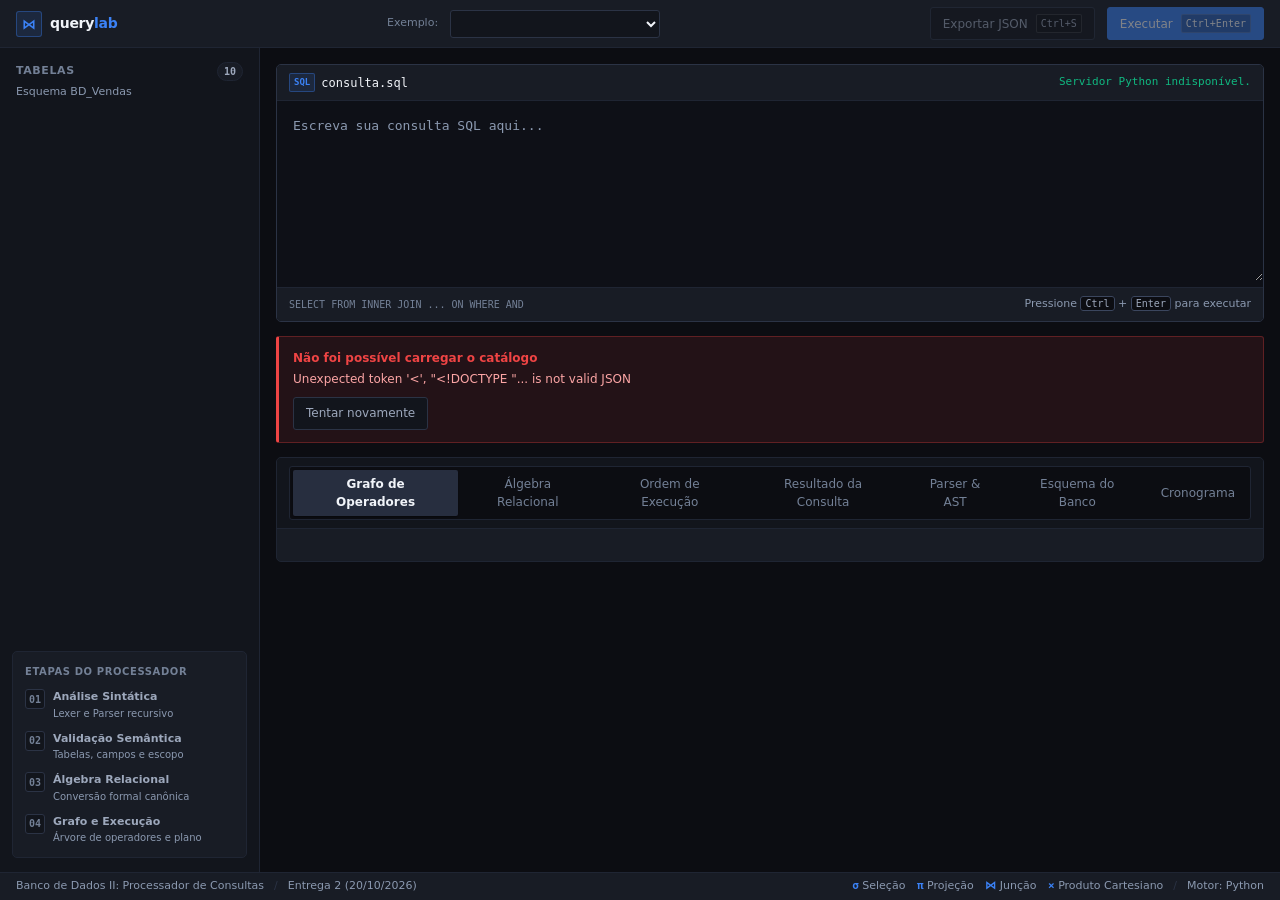
==== index.html @ 0dc17baa "feat: implementar conversao para algebra relacional, grafo de operadores e plano de execucao (entreg" ====
<!doctype html>
<html lang="pt-BR">
<head>
  <meta charset="UTF-8">
  <meta name="viewport" content="width=device-width, initial-scale=1">
  <meta name="theme-color" content="#090a0f">
  <meta name="color-scheme" content="dark">
  <title>QueryLab - Processador de Consultas SQL</title>
  <link rel="icon" href="data:image/svg+xml,<svg xmlns='http://www.w3.org/2000/svg' viewBox='0 0 100 100'><rect width='100' height='100' rx='20' fill='%23131722'/><text x='50%' y='55%' dominant-baseline='central' text-anchor='middle' font-family='monospace' font-size='56' font-weight='bold' fill='%233b82f6'>⋈</text></svg>">
  <link rel="stylesheet" href="/styles.css">
  <script type="module" src="/app.js"></script>
</head>
<body class="workbench-body">

  <!-- Barra Superior de Ferramentas (48px) -->
  <header class="topbar">
    <div class="topbar-left">
      <a class="brand" href="/" aria-label="QueryLab, processador de consultas SQL">
        <span class="brand-glyph" aria-hidden="true">⋈</span>
        <span class="brand-title">query<em>lab</em></span>
      </a>
    </div>

    <div class="topbar-center">
      <label for="example" class="example-selector-label">Exemplo:</label>
      <select id="example" class="example-select" aria-label="Carregar exemplo de consulta SQL"></select>
    </div>

    <div class="topbar-right">
      <button id="export" class="btn btn-ghost" disabled title="Exportar resultado estruturado em JSON (Ctrl+S)">
        <span>Exportar JSON</span>
        <kbd class="key-hint">Ctrl+S</kbd>
      </button>
      <button id="run" class="btn btn-action" title="Executar análise sintática e semântica (Ctrl+Enter)">
        <span>Executar</span>
        <kbd class="key-hint">Ctrl+Enter</kbd>
      </button>
    </div>
  </header>

  <!-- Layout da IDE -->
  <div class="ide-container">

    <!-- Painel Lateral: Catálogo BD_Vendas -->
    <aside class="sidebar" aria-label="Catálogo do banco de dados">
      <div class="sidebar-head">
        <div class="sidebar-heading-row">
          <span class="sidebar-heading">Tabelas</span>
          <span class="catalog-counter" id="catalog-count">10</span>
        </div>
        <p class="sidebar-subtext">Esquema BD_Vendas</p>
      </div>

      <nav id="table-nav" class="table-list" aria-label="Tabelas do catálogo BD_Vendas"></nav>

      <!-- Cartão de Estágios do Processador -->
      <div class="pipeline-card">
        <div class="pipeline-title">Etapas do Processador</div>
        <ol id="pipeline" class="pipeline-steps">
          <li class="step-item" data-step="1">
            <span class="step-num">01</span>
            <div class="step-info">
              <strong>Análise Sintática</strong>
              <span>Lexer e Parser recursivo</span>
            </div>
          </li>
          <li class="step-item" data-step="2">
            <span class="step-num">02</span>
            <div class="step-info">
              <strong>Validação Semântica</strong>
              <span>Tabelas, campos e escopo</span>
            </div>
          </li>
          <li class="step-item" data-step="3">
            <span class="step-num">03</span>
            <div class="step-info">
              <strong>Álgebra Relacional</strong>
              <span>Conversão formal canônica</span>
            </div>
          </li>
          <li class="step-item" data-step="4">
            <span class="step-num">04</span>
            <div class="step-info">
              <strong>Grafo e Execução</strong>
              <span>Árvore de operadores e plano</span>
            </div>
          </li>
        </ol>
      </div>
    </aside>

    <!-- Área de Edição e Inspeção -->
    <main class="workbench-main">

      <!-- Editor SQL -->
      <section class="editor-panel" aria-label="Editor de consulta SQL">
        <div class="editor-header">
          <div class="file-tag">
            <span class="file-icon">SQL</span>
            <span class="file-name">consulta.sql</span>
          </div>
          <div id="status" class="status-line" role="status" aria-live="polite"></div>
        </div>

        <div class="editor-body">
          <label class="sr-only" for="sql">Consulta SQL</label>
          <textarea id="sql" spellcheck="false" aria-describedby="sql-help" placeholder="Escreva sua consulta SQL aqui..."></textarea>
        </div>

        <div class="editor-footer">
          <div id="sql-help" class="syntax-capsules">
            <span class="syntax-capsule">SELECT</span>
            <span class="syntax-capsule">FROM</span>
            <span class="syntax-capsule">INNER JOIN ... ON</span>
            <span class="syntax-capsule">WHERE</span>
            <span class="syntax-capsule">AND</span>
          </div>
          <div class="editor-hints">
            <span>Pressione <kbd>Ctrl</kbd> + <kbd>Enter</kbd> para executar</span>
          </div>
        </div>
      </section>

      <!-- Alerta de Erro Contextual -->
      <div id="error" class="error-banner" role="alert" hidden></div>

      <!-- Barra de Telemetria e Métricas -->
      <section id="metrics" class="metrics-row" aria-label="Métricas da consulta"></section>

      <!-- Inspetor de Análise -->
      <section class="workspace-card">
        <div class="tab-toolbar">
          <div class="tabs" role="tablist" aria-label="Painéis de inspeção">
            <button id="tab-graph" role="tab" aria-selected="true" aria-controls="panel" data-tab="graph">Grafo de Operadores</button>
            <button id="tab-algebra" role="tab" aria-selected="false" aria-controls="panel" tabindex="-1" data-tab="algebra">Álgebra Relacional</button>
            <button id="tab-plan" role="tab" aria-selected="false" aria-controls="panel" tabindex="-1" data-tab="plan">Ordem de Execução</button>
            <button id="tab-results" role="tab" aria-selected="false" aria-controls="panel" tabindex="-1" data-tab="results">Resultado da Consulta</button>
            <button id="tab-parser" role="tab" aria-selected="false" aria-controls="panel" tabindex="-1" data-tab="parser">Parser & AST</button>
            <button id="tab-schema" role="tab" aria-selected="false" aria-controls="panel" tabindex="-1" data-tab="schema">Esquema do Banco</button>
            <button id="tab-deliveries" role="tab" aria-selected="false" aria-controls="panel" tabindex="-1" data-tab="deliveries">Cronograma</button>
          </div>
        </div>
        <div id="panel" class="inspector-content" role="tabpanel" aria-labelledby="tab-graph" tabindex="0"></div>
      </section>

    </main>
  </div>

  <!-- Barra de Rodapé (28px) -->
  <footer class="statusbar">
    <div class="statusbar-left">
      <span>Banco de Dados II: Processador de Consultas</span>
      <span class="statusbar-divider">/</span>
      <span>Entrega 2 (20/10/2026)</span>
    </div>
    <div class="statusbar-right">
      <span class="algebra-legend">
        <b>σ</b> Seleção
        <b>π</b> Projeção
        <b>⋈</b> Junção
        <b>×</b> Produto Cartesiano
      </span>
      <span class="statusbar-divider">/</span>
      <span>Motor: Python</span>
    </div>
  </footer>

</body>
</html>
---- styles.css ----
/* ==========================================================================
   QueryLab - Design System de Engenharia (Anti-Slop Technical IDE)
   Aparência: Dark Neutral Graphite (Linear / TablePlus / Supabase)
   ========================================================================== */

:root {
  /* Paleta Base: Grafite Neutro Frio */
  --bg-app: #0c0d12;
  --bg-subtle: #12151c;
  --bg-surface: #181c25;
  --bg-surface-hover: #202533;
  --bg-surface-active: #272e3f;
  --bg-editor: #0e1017;

  /* Divisores e Bordas (Hairline preciso) */
  --border-subtle: #1f2533;
  --border-default: #2b3345;
  --border-strong: #3b465e;
  --border-focus: #3b82f6;

  /* Tipografia Neutra (WCAG AA Contrast) */
  --text-primary: #f1f4f9;
  --text-secondary: #9da8bc;
  --text-muted: #738096;
  --text-dim: #8b99b0;

  /* Destaque Cirúrgico: Indigo / Electric Blue */
  --accent: #3b82f6;
  --accent-hover: #60a5fa;
  --accent-subtle: rgba(59, 130, 246, 0.12);
  --accent-border: rgba(59, 130, 246, 0.35);

  /* Semântica de Status */
  --status-ok: #10b981;
  --status-ok-bg: rgba(16, 185, 129, 0.1);
  --status-ok-border: rgba(16, 185, 129, 0.28);

  --status-warn: #f59e0b;
  --status-warn-bg: rgba(245, 158, 11, 0.1);
  --status-warn-border: rgba(245, 158, 11, 0.28);

  --status-err: #ef4444;
  --status-err-bg: rgba(239, 68, 68, 0.1);
  --status-err-border: rgba(239, 68, 68, 0.3);

  /* Tipografia Estrita (Sem Serifa) */
  --font-sans: -apple-system, BlinkMacSystemFont, "Inter", "Geist", "Segoe UI", Roboto, system-ui, sans-serif;
  --font-mono: "JetBrains Mono", "Geist Mono", "Cascadia Code", Consolas, "SF Mono", monospace;

  /* Raio Uniforme e Transições Rápidas */
  --radius-xs: 3px;
  --radius-sm: 5px;
  --radius-md: 6px;
  --ease: 120ms cubic-bezier(0.16, 1, 0.3, 1);
}

*, *::before, *::after {
  box-sizing: border-box;
}

html, body {
  margin: 0;
  padding: 0;
  background-color: var(--bg-app);
  color: var(--text-primary);
  font-family: var(--font-sans);
  font-size: 13px;
  line-height: 1.5;
  -webkit-font-smoothing: antialiased;
  -moz-osx-font-smoothing: grayscale;
}

body.workbench-body {
  display: flex;
  flex-direction: column;
  min-height: 100vh;
}

button, input, select, textarea {
  font: inherit;
  color: inherit;
}

button:focus-visible, a:focus-visible, select:focus-visible, textarea:focus-visible, [tabindex="0"]:focus-visible {
  outline: 2px solid var(--accent);
  outline-offset: 1px;
}

::selection {
  background: rgba(59, 130, 246, 0.35);
  color: #ffffff;
}

/* ==========================================================================
   Barra Superior de Ferramentas (Topbar)
   ========================================================================== */

.topbar {
  height: 48px;
  background: var(--bg-surface);
  border-bottom: 1px solid var(--border-subtle);
  display: flex;
  align-items: center;
  justify-content: space-between;
  padding: 0 16px;
  gap: 16px;
  flex-shrink: 0;
  z-index: 20;
}

.topbar-left, .topbar-center, .topbar-right {
  display: flex;
  align-items: center;
  gap: 12px;
}

.brand {
  display: flex;
  align-items: center;
  gap: 8px;
  text-decoration: none;
  color: var(--text-primary);
}

.brand-glyph {
  display: inline-grid;
  place-items: center;
  width: 26px;
  height: 26px;
  background: var(--accent-subtle);
  color: var(--accent);
  border: 1px solid var(--accent-border);
  border-radius: var(--radius-xs);
  font-size: 14px;
  font-weight: 700;
  line-height: 1;
}

.brand-title {
  font-size: 14px;
  font-weight: 700;
  letter-spacing: -0.3px;
}

.brand-title em {
  font-style: normal;
  color: var(--accent);
}

.example-selector-label {
  font-size: 11px;
  font-weight: 500;
  color: var(--text-muted);
}

.example-select {
  background: var(--bg-subtle);
  color: var(--text-primary);
  border: 1px solid var(--border-default);
  border-radius: var(--radius-xs);
  padding: 5px 10px;
  font-size: 12px;
  min-width: 210px;
  cursor: pointer;
  transition: border-color var(--ease);
}

.example-select:hover {
  border-color: var(--border-strong);
}

.btn {
  display: inline-flex;
  align-items: center;
  gap: 8px;
  padding: 6px 12px;
  font-size: 12px;
  font-weight: 500;
  border-radius: var(--radius-xs);
  border: 1px solid transparent;
  cursor: pointer;
  transition: background var(--ease), border-color var(--ease), color var(--ease);
  white-space: nowrap;
}

.btn-ghost {
  background: var(--bg-subtle);
  border-color: var(--border-default);
  color: var(--text-secondary);
}

.btn-ghost:hover:not(:disabled) {
  background: var(--bg-surface-hover);
  color: var(--text-primary);
  border-color: var(--border-strong);
}

.btn-action {
  background: var(--accent);
  color: #ffffff;
  border-color: var(--accent);
}

.btn-action:hover:not(:disabled) {
  background: var(--accent-hover);
  border-color: var(--accent-hover);
}

.btn:active:not(:disabled) {
  transform: translateY(1px);
}

.btn:disabled {
  opacity: 0.45;
  cursor: not-allowed;
}

.key-hint {
  font-family: var(--font-mono);
  font-size: 10px;
  padding: 1px 4px;
  background: rgba(0, 0, 0, 0.25);
  border-radius: 2px;
  border: 1px solid rgba(255, 255, 255, 0.15);
  color: inherit;
}

/* ==========================================================================
   Layout Principal (IDE Container)
   ========================================================================== */

.ide-container {
  display: grid;
  grid-template-columns: 260px minmax(0, 1fr);
  flex: 1;
  min-height: calc(100vh - 48px - 28px);
}

/* ==========================================================================
   Sidebar: Catálogo de Tabelas
   ========================================================================== */

.sidebar {
  background: var(--bg-subtle);
  border-right: 1px solid var(--border-subtle);
  display: flex;
  flex-direction: column;
  padding: 14px 12px;
  gap: 16px;
  overflow-y: auto;
}

.sidebar-head {
  padding: 0 4px;
}

.sidebar-heading-row {
  display: flex;
  align-items: center;
  justify-content: space-between;
}

.sidebar-heading {
  font-size: 11px;
  font-weight: 600;
  text-transform: uppercase;
  letter-spacing: 0.6px;
  color: var(--text-muted);
}

.catalog-counter {
  font-family: var(--font-mono);
  font-size: 10px;
  font-weight: 600;
  padding: 1px 6px;
  background: var(--bg-surface);
  border: 1px solid var(--border-subtle);
  border-radius: 999px;
  color: var(--text-secondary);
}

.sidebar-subtext {
  margin: 3px 0 0;
  font-size: 11px;
  color: var(--text-dim);
}

.table-list {
  display: flex;
  flex-direction: column;
  gap: 2px;
}

.table-list button {
  display: flex;
  align-items: center;
  gap: 8px;
  width: 100%;
  padding: 7px 9px;
  background: transparent;
  border: 1px solid transparent;
  border-radius: var(--radius-xs);
  color: var(--text-secondary);
  font-family: var(--font-mono);
  font-size: 12px;
  text-align: left;
  cursor: pointer;
  transition: all var(--ease);
}

.table-list button:hover {
  background: var(--bg-surface);
  color: var(--text-primary);
}

.table-list button[aria-current="true"], .table-list button.selected {
  background: var(--accent-subtle);
  border-color: var(--accent-border);
  color: var(--accent);
}

.table-list button span:first-child {
  color: var(--text-dim);
  font-size: 11px;
}

.table-list button:hover span:first-child,
.table-list button[aria-current="true"] span:first-child {
  color: var(--accent);
}

.table-list button small {
  margin-left: auto;
  font-size: 10px;
  color: var(--text-dim);
  padding: 1px 4px;
  background: var(--bg-app);
  border-radius: 3px;
}

/* Card de Estágios do Pipeline */
.pipeline-card {
  margin-top: auto;
  padding: 12px;
  background: var(--bg-surface);
  border: 1px solid var(--border-subtle);
  border-radius: var(--radius-sm);
}

.pipeline-title {
  font-size: 10px;
  font-weight: 600;
  text-transform: uppercase;
  letter-spacing: 0.6px;
  color: var(--text-muted);
  margin-bottom: 10px;
}

.pipeline-steps {
  list-style: none;
  margin: 0;
  padding: 0;
  display: flex;
  flex-direction: column;
  gap: 10px;
}

.step-item {
  display: flex;
  align-items: flex-start;
  gap: 8px;
}

.step-num {
  font-family: var(--font-mono);
  font-size: 10px;
  font-weight: 600;
  color: var(--text-muted);
  background: var(--bg-subtle);
  border: 1px solid var(--border-default);
  border-radius: 3px;
  width: 20px;
  height: 20px;
  display: grid;
  place-items: center;
  flex-shrink: 0;
  transition: all var(--ease);
}

.step-info strong {
  display: block;
  font-size: 11px;
  font-weight: 600;
  color: var(--text-secondary);
}

.step-info span {
  display: block;
  font-size: 10px;
  color: var(--text-dim);
}

.pipeline-card.complete .step-num {
  background: var(--status-ok-bg);
  border-color: var(--status-ok-border);
  color: var(--status-ok);
}

.pipeline-card.complete .step-info strong {
  color: var(--text-primary);
}

/* ==========================================================================
   Área Principal de Trabalho (Workbench Main)
   ========================================================================== */

.workbench-main {
  display: flex;
  flex-direction: column;
  padding: 16px;
  gap: 14px;
  overflow-y: auto;
}

/* Editor SQL */
.editor-panel {
  background: var(--bg-editor);
  border: 1px solid var(--border-default);
  border-radius: var(--radius-sm);
  display: flex;
  flex-direction: column;
  overflow: hidden;
  transition: border-color var(--ease);
}

.editor-panel:focus-within {
  border-color: var(--border-focus);
}

.editor-header {
  height: 36px;
  background: var(--bg-surface);
  border-bottom: 1px solid var(--border-subtle);
  display: flex;
  align-items: center;
  justify-content: space-between;
  padding: 0 12px;
  gap: 12px;
}

.file-tag {
  display: inline-flex;
  align-items: center;
  gap: 6px;
  font-family: var(--font-mono);
  font-size: 12px;
  font-weight: 500;
  color: var(--text-primary);
}

.file-icon {
  font-size: 9px;
  font-weight: 700;
  background: var(--accent-subtle);
  color: var(--accent);
  padding: 2px 4px;
  border-radius: 2px;
  border: 1px solid var(--accent-border);
}

.status-line {
  font-family: var(--font-mono);
  font-size: 11px;
  color: var(--status-ok);
  white-space: nowrap;
  overflow: hidden;
  text-overflow: ellipsis;
}

.status-line.pending {
  color: var(--status-warn);
}

.editor-body {
  position: relative;
}

textarea#sql {
  width: 100%;
  height: 180px;
  min-height: 120px;
  max-height: 520px;
  resize: vertical;
  background: transparent;
  color: var(--text-primary);
  border: 0;
  outline: none;
  padding: 14px 16px;
  font-family: var(--font-mono);
  font-size: 13px;
  line-height: 1.7;
  tab-size: 2;
  caret-color: var(--accent);
}

textarea#sql::placeholder {
  color: var(--text-dim);
}

.editor-footer {
  height: 34px;
  background: var(--bg-surface);
  border-top: 1px solid var(--border-subtle);
  display: flex;
  align-items: center;
  justify-content: space-between;
  padding: 0 12px;
  gap: 12px;
  font-size: 11px;
}

.syntax-capsules {
  display: flex;
  align-items: center;
  gap: 6px;
}

.syntax-capsule {
  font-family: var(--font-mono);
  font-size: 10px;
  color: var(--text-muted);
}

.editor-hints {
  font-size: 11px;
  color: var(--text-dim);
}

kbd {
  font-family: var(--font-mono);
  font-size: 10px;
  padding: 1px 4px;
  background: var(--bg-app);
  border: 1px solid var(--border-strong);
  border-radius: 3px;
  color: var(--text-secondary);
}

/* Alerta de Erro Contextual */
.error-banner {
  padding: 12px 14px;
  background: var(--status-err-bg);
  border: 1px solid var(--status-err-border);
  border-left: 3px solid var(--status-err);
  border-radius: var(--radius-xs);
  color: #fca5a5;
  font-size: 12px;
  line-height: 1.6;
}

.error-banner strong {
  display: block;
  font-size: 12px;
  font-weight: 600;
  color: var(--status-err);
  margin-bottom: 2px;
}

.error-banner span {
  font-family: var(--font-mono);
  font-size: 11px;
  color: var(--text-secondary);
}

/* Régua de Telemetria e Métricas */
.metrics-row {
  display: grid;
  grid-template-columns: repeat(4, minmax(0, 1fr));
  gap: 1px;
  background: var(--border-subtle);
  border: 1px solid var(--border-subtle);
  border-radius: var(--radius-xs);
  overflow: hidden;
}

.metrics-row:empty {
  display: none;
}

.metric {
  background: var(--bg-surface);
  padding: 10px 14px;
  display: flex;
  flex-direction: column;
}

.metric-label {
  font-family: var(--font-mono);
  font-size: 10px;
  font-weight: 600;
  text-transform: uppercase;
  letter-spacing: 0.5px;
  color: var(--text-muted);
}

.metric-value {
  font-family: var(--font-mono);
  font-size: 20px;
  font-weight: 700;
  color: var(--text-primary);
  margin: 4px 0 2px;
  line-height: 1.2;
}

.metric-foot {
  font-size: 10px;
  color: var(--text-dim);
  white-space: nowrap;
  overflow: hidden;
  text-overflow: ellipsis;
}

/* ==========================================================================
   Inspetor de Análise (Workspace Card)
   ========================================================================== */

.workspace-card {
  background: var(--bg-surface);
  border: 1px solid var(--border-subtle);
  border-radius: var(--radius-sm);
  display: flex;
  flex-direction: column;
  overflow: hidden;
}

.tab-toolbar {
  padding: 8px 12px;
  background: var(--bg-subtle);
  border-bottom: 1px solid var(--border-subtle);
  display: flex;
  align-items: center;
}

.tabs {
  display: inline-flex;
  gap: 2px;
  padding: 3px;
  background: var(--bg-app);
  border: 1px solid var(--border-subtle);
  border-radius: var(--radius-xs);
}

.tabs button[role="tab"] {
  padding: 5px 12px;
  font-size: 12px;
  font-weight: 500;
  border: 0;
  border-radius: 2px;
  background: transparent;
  color: var(--text-muted);
  cursor: pointer;
  transition: all var(--ease);
}

.tabs button[role="tab"]:hover {
  color: var(--text-primary);
}

.tabs button[role="tab"][aria-selected="true"] {
  background: var(--bg-surface-active);
  color: var(--text-primary);
  font-weight: 600;
  box-shadow: 0 1px 2px rgba(0, 0, 0, 0.4);
}

.inspector-content {
  padding: 16px;
}

.panel-heading {
  margin-bottom: 14px;
}

.panel-heading h2 {
  margin: 0;
  font-size: 15px;
  font-weight: 600;
  color: var(--text-primary);
}

.panel-heading p {
  margin: 3px 0 0;
  font-size: 11px;
  color: var(--text-muted);
}

/* Visualização do Parser */
.parser-grid {
  display: grid;
  grid-template-columns: 1fr 1fr;
  gap: 14px;
}

.detail-card {
  background: var(--bg-subtle);
  border: 1px solid var(--border-subtle);
  border-radius: var(--radius-xs);
  padding: 14px;
}

.detail-card h3 {
  margin: 0 0 12px;
  font-family: var(--font-mono);
  font-size: 10px;
  font-weight: 600;
  text-transform: uppercase;
  letter-spacing: 0.6px;
  color: var(--text-secondary);
}

.detail-card dl {
  margin: 0;
  display: grid;
  gap: 10px;
}

.detail-card dt {
  font-family: var(--font-mono);
  font-size: 10px;
  font-weight: 600;
  color: var(--accent);
  margin-bottom: 2px;
}

.detail-card dd {
  margin: 0;
  font-family: var(--font-mono);
  font-size: 11px;
  line-height: 1.6;
  color: var(--text-primary);
  overflow-wrap: anywhere;
}

.token-list {
  display: flex;
  flex-wrap: wrap;
  gap: 6px;
  max-height: 240px;
  overflow-y: auto;
  padding: 2px;
}

.token {
  display: inline-flex;
  align-items: center;
  padding: 3px 7px;
  background: var(--bg-app);
  border: 1px solid var(--border-default);
  border-radius: var(--radius-xs);
  font-family: var(--font-mono);
  font-size: 11px;
  color: var(--accent-hover);
  cursor: help;
  transition: all var(--ease);
}

.token:hover, .token:focus {
  border-color: var(--accent);
  background: var(--accent-subtle);
  color: #ffffff;
}

/* Visualização do Esquema */
.schema-grid {
  display: grid;
  grid-template-columns: repeat(auto-fill, minmax(220px, 1fr));
  gap: 12px;
}

.schema-card {
  background: var(--bg-subtle);
  border: 1px solid var(--border-subtle);
  border-radius: var(--radius-xs);
  overflow: hidden;
  cursor: pointer;
  transition: border-color var(--ease), box-shadow var(--ease);
}

.schema-card:hover {
  border-color: var(--border-default);
}

.schema-card.selected {
  border-color: var(--accent);
  box-shadow: 0 0 0 1px var(--accent);
}

.schema-card:focus-visible {
  outline: 2px solid var(--accent);
  outline-offset: -1px;
}

.schema-card h3 {
  margin: 0;
  padding: 8px 12px;
  background: var(--bg-surface);
  border-bottom: 1px solid var(--border-subtle);
  font-family: var(--font-mono);
  font-size: 12px;
  font-weight: 600;
  color: var(--text-primary);
  display: flex;
  align-items: center;
  justify-content: space-between;
}

.schema-card h3 small {
  font-size: 10px;
  font-weight: 400;
  color: var(--text-dim);
}

.schema-card ul {
  list-style: none;
  margin: 0;
  padding: 8px 12px;
  font-family: var(--font-mono);
  font-size: 11px;
  line-height: 1.8;
  color: var(--text-secondary);
}

.schema-card li:first-child {
  color: var(--accent);
}

/* Tabela de Entregas */
.table-wrap {
  border: 1px solid var(--border-subtle);
  border-radius: var(--radius-xs);
  overflow: auto;
}

table {
  width: 100%;
  border-collapse: collapse;
  font-size: 12px;
  text-align: left;
}

th {
  padding: 9px 12px;
  background: var(--bg-subtle);
  border-bottom: 1px solid var(--border-subtle);
  font-family: var(--font-mono);
  font-size: 10px;
  font-weight: 600;
  text-transform: uppercase;
  letter-spacing: 0.5px;
  color: var(--text-muted);
}

td {
  padding: 10px 12px;
  border-bottom: 1px solid var(--border-subtle);
  color: var(--text-secondary);
  vertical-align: middle;
}

tr:last-child td {
  border-bottom: 0;
}

tbody tr:hover {
  background: var(--bg-surface-hover);
}

.delivery-date {
  font-family: var(--font-mono);
  font-weight: 600;
  color: var(--text-primary);
  white-space: nowrap;
}

.badge {
  display: inline-block;
  padding: 2px 7px;
  border-radius: 999px;
  font-family: var(--font-mono);
  font-size: 10px;
  font-weight: 500;
  background: var(--status-ok-bg);
  color: var(--status-ok);
  border: 1px solid var(--status-ok-border);
}

.note {
  margin: 14px 0 0;
  font-size: 11px;
  line-height: 1.6;
  color: var(--text-muted);
}

.empty {
  padding: 40px 16px;
  text-align: center;
  font-size: 12px;
  color: var(--text-muted);
}

/* ==========================================================================
   Barra de Rodapé (Statusbar)
   ========================================================================== */

.statusbar {
  height: 28px;
  background: var(--bg-surface);
  border-top: 1px solid var(--border-subtle);
  display: flex;
  align-items: center;
  justify-content: space-between;
  padding: 0 16px;
  font-size: 11px;
  color: var(--text-dim);
  flex-shrink: 0;
}

.statusbar-left, .statusbar-right {
  display: flex;
  align-items: center;
  gap: 10px;
}

.statusbar-divider {
  color: var(--border-default);
}

.algebra-legend b {
  font-family: var(--font-mono);
  color: var(--accent);
  margin-left: 8px;
}

.algebra-legend b:first-child {
  margin-left: 0;
}

.sr-only {
  position: absolute;
  width: 1px;
  height: 1px;
  padding: 0;
  margin: -1px;
  overflow: hidden;
  clip: rect(0, 0, 0, 0);
  white-space: nowrap;
  border: 0;
}

[hidden] {
  display: none !important;
}

/* ==========================================================================
   Álgebra Relacional
   ========================================================================== */

.algebra-box {
  display: flex;
  flex-direction: column;
  gap: 14px;
}

.algebra-math-card {
  background: var(--bg-subtle);
  border: 1px solid var(--border-subtle);
  border-left: 3px solid var(--accent);
  border-radius: var(--radius-xs);
  padding: 16px;
  display: flex;
  flex-direction: column;
  gap: 12px;
}

.algebra-header {
  display: flex;
  align-items: center;
  justify-content: space-between;
  gap: 12px;
  flex-wrap: wrap;
}

.algebra-format-buttons {
  display: inline-flex;
  gap: 4px;
  background: var(--bg-app);
  padding: 2px;
  border-radius: var(--radius-xs);
  border: 1px solid var(--border-subtle);
}

.format-btn {
  border: 0;
  background: transparent;
  color: var(--text-muted);
  font-size: 11px;
  font-family: var(--font-mono);
  padding: 3px 8px;
  border-radius: 2px;
  cursor: pointer;
}

.format-btn:hover {
  color: var(--text-primary);
}

.format-btn.active {
  background: var(--bg-surface-active);
  color: var(--accent);
  font-weight: 600;
}

.algebra-formula {
  font-family: var(--font-mono);
  font-size: 14px;
  line-height: 1.8;
  color: var(--text-primary);
  background: var(--bg-app);
  padding: 14px;
  border-radius: var(--radius-xs);
  border: 1px solid var(--border-default);
  overflow-x: auto;
  white-space: pre-wrap;
  word-break: break-word;
}

.algebra-formula .op-proj { color: #a78bfa; font-weight: bold; }
.algebra-formula .op-sel { color: #f59e0b; font-weight: bold; }
.algebra-formula .op-join { color: #10b981; font-weight: bold; }
.algebra-formula .op-prod { color: #ef4444; font-weight: bold; }
.algebra-formula .op-table { color: #38bdf8; }

.algebra-actions {
  display: flex;
  align-items: center;
  gap: 10px;
}

.copy-badge {
  font-size: 11px;
  color: var(--status-ok);
  margin-left: 8px;
}

/* ==========================================================================
   Grafo de Operadores (Árvore Canônica)
   ========================================================================== */

.graph-wrapper {
  display: flex;
  flex-direction: column;
  gap: 16px;
}

.graph-legend-row {
  display: flex;
  align-items: center;
  justify-content: space-between;
  gap: 12px;
  flex-wrap: wrap;
  font-size: 11px;
  color: var(--text-muted);
  padding: 8px 12px;
  background: var(--bg-subtle);
  border-radius: var(--radius-xs);
  border: 1px solid var(--border-subtle);
}

.graph-legend-items {
  display: flex;
  align-items: center;
  gap: 14px;
  flex-wrap: wrap;
}

.legend-badge {
  display: inline-flex;
  align-items: center;
  gap: 6px;
  font-family: var(--font-mono);
  font-size: 11px;
}

.legend-badge b {
  display: inline-grid;
  place-items: center;
  width: 18px;
  height: 18px;
  border-radius: 3px;
  font-size: 11px;
  line-height: 1;
}

.badge-proj { background: rgba(167, 139, 250, 0.2); color: #c4b5fd; border: 1px solid rgba(167, 139, 250, 0.4); }
.badge-sel { background: rgba(245, 158, 11, 0.2); color: #fcd34d; border: 1px solid rgba(245, 158, 11, 0.4); }
.badge-join { background: rgba(16, 185, 129, 0.2); color: #6ee7b7; border: 1px solid rgba(16, 185, 129, 0.4); }
.badge-prod { background: rgba(239, 68, 68, 0.2); color: #fca5a5; border: 1px solid rgba(239, 68, 68, 0.4); }
.badge-scan { background: rgba(56, 189, 248, 0.2); color: #7dd3fc; border: 1px solid rgba(56, 189, 248, 0.4); }

.tree-flow {
  display: flex;
  flex-direction: column;
  align-items: center;
  gap: 12px;
  padding: 24px 16px;
  background: var(--bg-app);
  border: 1px solid var(--border-subtle);
  border-radius: var(--radius-xs);
  overflow-x: auto;
}

.flow-node-card {
  background: var(--bg-surface);
  border: 1px solid var(--border-default);
  border-radius: var(--radius-xs);
  padding: 10px 14px;
  min-width: 280px;
  max-width: 480px;
  width: 100%;
  display: flex;
  align-items: flex-start;
  gap: 12px;
  box-shadow: 0 2px 4px rgba(0, 0, 0, 0.25);
  transition: all var(--ease);
  position: relative;
}

.flow-node-card:hover {
  border-color: var(--accent);
  box-shadow: 0 0 0 1px var(--accent);
}

.node-glyph {
  width: 32px;
  height: 32px;
  display: inline-grid;
  place-items: center;
  border-radius: 4px;
  font-family: var(--font-mono);
  font-size: 16px;
  font-weight: 700;
  flex-shrink: 0;
}

.node-content {
  flex: 1;
  min-width: 0;
}

.node-title-row {
  display: flex;
  align-items: center;
  justify-content: space-between;
  gap: 8px;
  margin-bottom: 4px;
}

.node-op-name {
  font-size: 12px;
  font-weight: 600;
  color: var(--text-primary);
}

.node-tuples {
  font-family: var(--font-mono);
  font-size: 10px;
  padding: 2px 6px;
  border-radius: 999px;
  background: var(--bg-subtle);
  border: 1px solid var(--border-default);
  color: var(--accent-hover);
  white-space: nowrap;
}

.node-expression {
  font-family: var(--font-mono);
  font-size: 11px;
  color: var(--text-secondary);
  word-break: break-word;
  line-height: 1.5;
}

.node-schema-cols {
  margin-top: 6px;
  font-size: 10px;
  color: var(--text-dim);
  font-family: var(--font-mono);
  overflow: hidden;
  text-overflow: ellipsis;
  white-space: nowrap;
}

.flow-arrow-down {
  display: flex;
  flex-direction: column;
  align-items: center;
  color: var(--text-muted);
  font-size: 11px;
  gap: 2px;
}

.flow-arrow-down .arrow-line {
  width: 2px;
  height: 16px;
  background: var(--border-strong);
}

.flow-arrow-down .arrow-label {
  font-family: var(--font-mono);
  font-size: 10px;
  color: var(--text-dim);
}

.join-branches-row {
  display: flex;
  align-items: flex-start;
  justify-content: center;
  gap: 20px;
  width: 100%;
}

.join-branch {
  display: flex;
  flex-direction: column;
  align-items: center;
  gap: 10px;
  flex: 1;
  max-width: 380px;
}

/* ==========================================================================
   Ordem de Execução (Plano)
   ========================================================================== */

.plan-table-container {
  border: 1px solid var(--border-subtle);
  border-radius: var(--radius-xs);
  overflow-x: auto;
}

.step-num-pill {
  display: inline-grid;
  place-items: center;
  width: 22px;
  height: 22px;
  border-radius: 50%;
  background: var(--bg-subtle);
  border: 1px solid var(--border-default);
  font-family: var(--font-mono);
  font-size: 11px;
  font-weight: 600;
  color: var(--text-secondary);
}

.step-glyph {
  font-family: var(--font-mono);
  font-size: 13px;
  font-weight: 700;
  margin-right: 6px;
}

.step-tuples-badge {
  font-family: var(--font-mono);
  font-size: 11px;
  padding: 3px 8px;
  border-radius: var(--radius-xs);
  background: var(--accent-subtle);
  border: 1px solid var(--accent-border);
  color: var(--accent);
  font-weight: 600;
  white-space: nowrap;
}

/* ==========================================================================
   Tabela de Resultados (Dados)
   ========================================================================== */

.results-table-wrap {
  border: 1px solid var(--border-subtle);
  border-radius: var(--radius-xs);
  overflow-x: auto;
  max-height: 480px;
}

.data-table th {
  position: sticky;
  top: 0;
  z-index: 2;
}

.null-pill {
  font-family: var(--font-mono);
  font-size: 10px;
  padding: 1px 5px;
  border-radius: 3px;
  background: var(--bg-subtle);
  color: var(--text-dim);
  border: 1px dashed var(--border-default);
}

/* ==========================================================================
   Design Responsivo
   ========================================================================== */

@media (max-width: 960px) {
  .ide-container {
    grid-template-columns: 1fr;
  }
  .sidebar {
    border-right: 0;
    border-bottom: 1px solid var(--border-subtle);
    max-height: 220px;
  }
  .pipeline-card {
    display: none;
  }
  .parser-grid {
    grid-template-columns: 1fr;
  }
}

@media (max-width: 640px) {
  .topbar {
    height: auto;
    padding: 8px 12px;
    flex-wrap: wrap;
  }
  .topbar-center {
    order: 3;
    width: 100%;
  }
  .example-select {
    width: 100%;
  }
  .metrics-row {
    grid-template-columns: 1fr 1fr;
  }
  .statusbar {
    height: auto;
    padding: 6px 12px;
    flex-direction: column;
    align-items: flex-start;
    gap: 4px;
  }
}

@media (prefers-reduced-motion: reduce) {
  *, *::before, *::after {
    transition: none !important;
    animation: none !important;
    scroll-behavior: auto !important;
  }
}
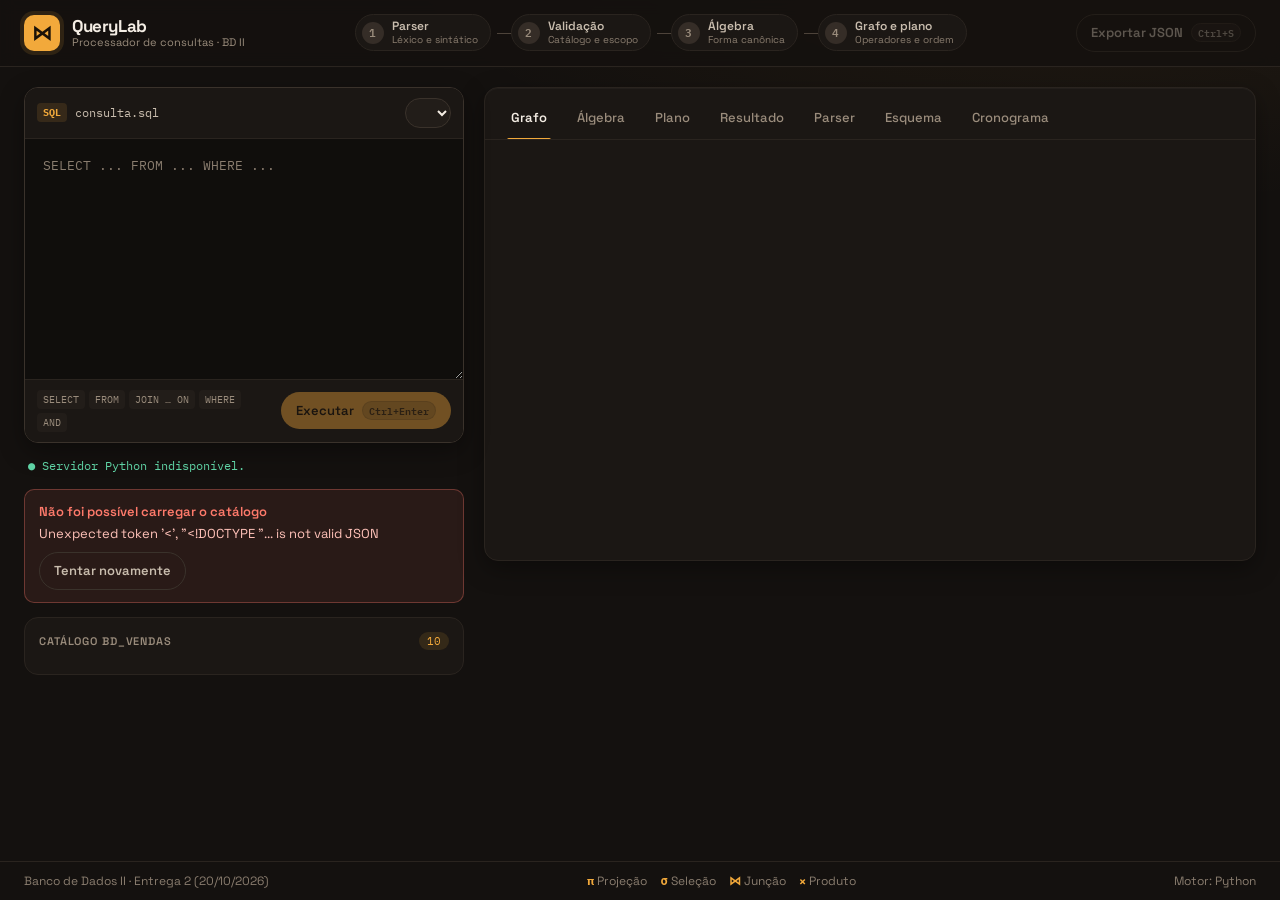
==== commit a5010841: "style: novo visual da interface (tema ambar, layout em duas colunas, stepper de etapas)" ====
--- a/index.html
+++ b/index.html
@@ -3,166 +3,134 @@
 <head>
   <meta charset="UTF-8">
   <meta name="viewport" content="width=device-width, initial-scale=1">
-  <meta name="theme-color" content="#090a0f">
+  <meta name="theme-color" content="#14110f">
   <meta name="color-scheme" content="dark">
-  <title>QueryLab - Processador de Consultas SQL</title>
-  <link rel="icon" href="data:image/svg+xml,<svg xmlns='http://www.w3.org/2000/svg' viewBox='0 0 100 100'><rect width='100' height='100' rx='20' fill='%23131722'/><text x='50%' y='55%' dominant-baseline='central' text-anchor='middle' font-family='monospace' font-size='56' font-weight='bold' fill='%233b82f6'>⋈</text></svg>">
+  <title>QueryLab · Processador de Consultas SQL</title>
+  <link rel="icon" href="data:image/svg+xml,<svg xmlns='http://www.w3.org/2000/svg' viewBox='0 0 100 100'><rect width='100' height='100' rx='24' fill='%23f2a93b'/><text x='50%' y='54%' dominant-baseline='central' text-anchor='middle' font-family='monospace' font-size='58' font-weight='bold' fill='%2314110f'>⋈</text></svg>">
+  <link rel="preconnect" href="https://fonts.googleapis.com">
+  <link rel="preconnect" href="https://fonts.gstatic.com" crossorigin>
+  <link rel="stylesheet" href="https://fonts.googleapis.com/css2?family=Space+Grotesk:wght@400;500;600;700&family=IBM+Plex+Mono:wght@400;500;600&display=swap">
   <link rel="stylesheet" href="/styles.css">
   <script type="module" src="/app.js"></script>
 </head>
 <body class="workbench-body">
 
-  <!-- Barra Superior de Ferramentas (48px) -->
+  <!-- Cabeçalho -->
   <header class="topbar">
-    <div class="topbar-left">
-      <a class="brand" href="/" aria-label="QueryLab, processador de consultas SQL">
-        <span class="brand-glyph" aria-hidden="true">⋈</span>
-        <span class="brand-title">query<em>lab</em></span>
-      </a>
+    <a class="brand" href="/" aria-label="QueryLab, processador de consultas SQL">
+      <span class="brand-glyph" aria-hidden="true">⋈</span>
+      <span class="brand-text">
+        <span class="brand-title">QueryLab</span>
+        <span class="brand-sub">Processador de consultas · BD II</span>
+      </span>
+    </a>
+
+    <!-- Etapas do processador (stepper horizontal) -->
+    <div class="pipeline-card" aria-label="Etapas do processador">
+      <ol id="pipeline" class="pipeline-steps">
+        <li class="step-item" data-step="1">
+          <span class="step-num">1</span>
+          <div class="step-info"><strong>Parser</strong><span>Léxico e sintático</span></div>
+        </li>
+        <li class="step-item" data-step="2">
+          <span class="step-num">2</span>
+          <div class="step-info"><strong>Validação</strong><span>Catálogo e escopo</span></div>
+        </li>
+        <li class="step-item" data-step="3">
+          <span class="step-num">3</span>
+          <div class="step-info"><strong>Álgebra</strong><span>Forma canônica</span></div>
+        </li>
+        <li class="step-item" data-step="4">
+          <span class="step-num">4</span>
+          <div class="step-info"><strong>Grafo e plano</strong><span>Operadores e ordem</span></div>
+        </li>
+      </ol>
     </div>
 
-    <div class="topbar-center">
-      <label for="example" class="example-selector-label">Exemplo:</label>
-      <select id="example" class="example-select" aria-label="Carregar exemplo de consulta SQL"></select>
-    </div>
-
-    <div class="topbar-right">
+    <div class="topbar-actions">
       <button id="export" class="btn btn-ghost" disabled title="Exportar resultado estruturado em JSON (Ctrl+S)">
         <span>Exportar JSON</span>
         <kbd class="key-hint">Ctrl+S</kbd>
       </button>
-      <button id="run" class="btn btn-action" title="Executar análise sintática e semântica (Ctrl+Enter)">
-        <span>Executar</span>
-        <kbd class="key-hint">Ctrl+Enter</kbd>
-      </button>
     </div>
   </header>
 
-  <!-- Layout da IDE -->
   <div class="ide-container">
 
-    <!-- Painel Lateral: Catálogo BD_Vendas -->
-    <aside class="sidebar" aria-label="Catálogo do banco de dados">
-      <div class="sidebar-head">
-        <div class="sidebar-heading-row">
-          <span class="sidebar-heading">Tabelas</span>
-          <span class="catalog-counter" id="catalog-count">10</span>
-        </div>
-        <p class="sidebar-subtext">Esquema BD_Vendas</p>
-      </div>
+    <!-- Coluna esquerda: editor e catálogo -->
+    <aside class="sidebar" aria-label="Editor e catálogo">
 
-      <nav id="table-nav" class="table-list" aria-label="Tabelas do catálogo BD_Vendas"></nav>
-
-      <!-- Cartão de Estágios do Processador -->
-      <div class="pipeline-card">
-        <div class="pipeline-title">Etapas do Processador</div>
-        <ol id="pipeline" class="pipeline-steps">
-          <li class="step-item" data-step="1">
-            <span class="step-num">01</span>
-            <div class="step-info">
-              <strong>Análise Sintática</strong>
-              <span>Lexer e Parser recursivo</span>
-            </div>
-          </li>
-          <li class="step-item" data-step="2">
-            <span class="step-num">02</span>
-            <div class="step-info">
-              <strong>Validação Semântica</strong>
-              <span>Tabelas, campos e escopo</span>
-            </div>
-          </li>
-          <li class="step-item" data-step="3">
-            <span class="step-num">03</span>
-            <div class="step-info">
-              <strong>Álgebra Relacional</strong>
-              <span>Conversão formal canônica</span>
-            </div>
-          </li>
-          <li class="step-item" data-step="4">
-            <span class="step-num">04</span>
-            <div class="step-info">
-              <strong>Grafo e Execução</strong>
-              <span>Árvore de operadores e plano</span>
-            </div>
-          </li>
-        </ol>
-      </div>
-    </aside>
-
-    <!-- Área de Edição e Inspeção -->
-    <main class="workbench-main">
-
-      <!-- Editor SQL -->
       <section class="editor-panel" aria-label="Editor de consulta SQL">
         <div class="editor-header">
           <div class="file-tag">
             <span class="file-icon">SQL</span>
             <span class="file-name">consulta.sql</span>
           </div>
-          <div id="status" class="status-line" role="status" aria-live="polite"></div>
+          <div class="example-picker">
+            <label for="example" class="sr-only">Carregar exemplo</label>
+            <select id="example" class="example-select" aria-label="Carregar exemplo de consulta SQL"></select>
+          </div>
         </div>
 
         <div class="editor-body">
           <label class="sr-only" for="sql">Consulta SQL</label>
-          <textarea id="sql" spellcheck="false" aria-describedby="sql-help" placeholder="Escreva sua consulta SQL aqui..."></textarea>
+          <textarea id="sql" spellcheck="false" aria-describedby="sql-help" placeholder="SELECT ... FROM ... WHERE ..."></textarea>
         </div>
 
         <div class="editor-footer">
           <div id="sql-help" class="syntax-capsules">
             <span class="syntax-capsule">SELECT</span>
             <span class="syntax-capsule">FROM</span>
-            <span class="syntax-capsule">INNER JOIN ... ON</span>
+            <span class="syntax-capsule">JOIN … ON</span>
             <span class="syntax-capsule">WHERE</span>
             <span class="syntax-capsule">AND</span>
           </div>
-          <div class="editor-hints">
-            <span>Pressione <kbd>Ctrl</kbd> + <kbd>Enter</kbd> para executar</span>
-          </div>
+          <button id="run" class="btn btn-action" title="Executar consulta (Ctrl+Enter)">
+            <span>Executar</span>
+            <kbd class="key-hint">Ctrl+Enter</kbd>
+          </button>
         </div>
       </section>
 
-      <!-- Alerta de Erro Contextual -->
+      <div id="status" class="status-line" role="status" aria-live="polite"></div>
       <div id="error" class="error-banner" role="alert" hidden></div>
 
-      <!-- Barra de Telemetria e Métricas -->
+      <section class="catalog-card" aria-label="Catálogo do banco de dados">
+        <div class="sidebar-heading-row">
+          <span class="sidebar-heading">Catálogo BD_Vendas</span>
+          <span class="catalog-counter" id="catalog-count">10</span>
+        </div>
+        <nav id="table-nav" class="table-list" aria-label="Tabelas do catálogo BD_Vendas"></nav>
+      </section>
+    </aside>
+
+    <!-- Coluna direita: métricas e inspetor -->
+    <main class="workbench-main">
       <section id="metrics" class="metrics-row" aria-label="Métricas da consulta"></section>
 
-      <!-- Inspetor de Análise -->
       <section class="workspace-card">
         <div class="tab-toolbar">
           <div class="tabs" role="tablist" aria-label="Painéis de inspeção">
-            <button id="tab-graph" role="tab" aria-selected="true" aria-controls="panel" data-tab="graph">Grafo de Operadores</button>
-            <button id="tab-algebra" role="tab" aria-selected="false" aria-controls="panel" tabindex="-1" data-tab="algebra">Álgebra Relacional</button>
-            <button id="tab-plan" role="tab" aria-selected="false" aria-controls="panel" tabindex="-1" data-tab="plan">Ordem de Execução</button>
-            <button id="tab-results" role="tab" aria-selected="false" aria-controls="panel" tabindex="-1" data-tab="results">Resultado da Consulta</button>
-            <button id="tab-parser" role="tab" aria-selected="false" aria-controls="panel" tabindex="-1" data-tab="parser">Parser & AST</button>
-            <button id="tab-schema" role="tab" aria-selected="false" aria-controls="panel" tabindex="-1" data-tab="schema">Esquema do Banco</button>
+            <button id="tab-graph" role="tab" aria-selected="true" aria-controls="panel" data-tab="graph">Grafo</button>
+            <button id="tab-algebra" role="tab" aria-selected="false" aria-controls="panel" tabindex="-1" data-tab="algebra">Álgebra</button>
+            <button id="tab-plan" role="tab" aria-selected="false" aria-controls="panel" tabindex="-1" data-tab="plan">Plano</button>
+            <button id="tab-results" role="tab" aria-selected="false" aria-controls="panel" tabindex="-1" data-tab="results">Resultado</button>
+            <button id="tab-parser" role="tab" aria-selected="false" aria-controls="panel" tabindex="-1" data-tab="parser">Parser</button>
+            <button id="tab-schema" role="tab" aria-selected="false" aria-controls="panel" tabindex="-1" data-tab="schema">Esquema</button>
             <button id="tab-deliveries" role="tab" aria-selected="false" aria-controls="panel" tabindex="-1" data-tab="deliveries">Cronograma</button>
           </div>
         </div>
         <div id="panel" class="inspector-content" role="tabpanel" aria-labelledby="tab-graph" tabindex="0"></div>
       </section>
-
     </main>
   </div>
 
-  <!-- Barra de Rodapé (28px) -->
   <footer class="statusbar">
-    <div class="statusbar-left">
-      <span>Banco de Dados II: Processador de Consultas</span>
-      <span class="statusbar-divider">/</span>
-      <span>Entrega 2 (20/10/2026)</span>
-    </div>
-    <div class="statusbar-right">
-      <span class="algebra-legend">
-        <b>σ</b> Seleção
-        <b>π</b> Projeção
-        <b>⋈</b> Junção
-        <b>×</b> Produto Cartesiano
-      </span>
-      <span class="statusbar-divider">/</span>
-      <span>Motor: Python</span>
-    </div>
+    <span>Banco de Dados II · Entrega 2 (20/10/2026)</span>
+    <span class="algebra-legend">
+      <b>π</b> Projeção <b>σ</b> Seleção <b>⋈</b> Junção <b>×</b> Produto
+    </span>
+    <span>Motor: Python</span>
   </footer>
 
 </body>
--- a/styles.css
+++ b/styles.css
@@ -1,73 +1,75 @@
 /* ==========================================================================
-   QueryLab - Design System de Engenharia (Anti-Slop Technical IDE)
-   Aparência: Dark Neutral Graphite (Linear / TablePlus / Supabase)
+   QueryLab — Tema "Âmbar"
+   Carvão quente + destaque âmbar; Space Grotesk / IBM Plex Mono.
+   Layout em duas colunas: editor e catálogo à esquerda, inspetor à direita.
    ========================================================================== */
 
 :root {
-  /* Paleta Base: Grafite Neutro Frio */
-  --bg-app: #0c0d12;
-  --bg-subtle: #12151c;
-  --bg-surface: #181c25;
-  --bg-surface-hover: #202533;
-  --bg-surface-active: #272e3f;
-  --bg-editor: #0e1017;
-
-  /* Divisores e Bordas (Hairline preciso) */
-  --border-subtle: #1f2533;
-  --border-default: #2b3345;
-  --border-strong: #3b465e;
-  --border-focus: #3b82f6;
-
-  /* Tipografia Neutra (WCAG AA Contrast) */
-  --text-primary: #f1f4f9;
-  --text-secondary: #9da8bc;
-  --text-muted: #738096;
-  --text-dim: #8b99b0;
-
-  /* Destaque Cirúrgico: Indigo / Electric Blue */
-  --accent: #3b82f6;
-  --accent-hover: #60a5fa;
-  --accent-subtle: rgba(59, 130, 246, 0.12);
-  --accent-border: rgba(59, 130, 246, 0.35);
-
-  /* Semântica de Status */
-  --status-ok: #10b981;
-  --status-ok-bg: rgba(16, 185, 129, 0.1);
-  --status-ok-border: rgba(16, 185, 129, 0.28);
-
-  --status-warn: #f59e0b;
-  --status-warn-bg: rgba(245, 158, 11, 0.1);
-  --status-warn-border: rgba(245, 158, 11, 0.28);
-
-  --status-err: #ef4444;
-  --status-err-bg: rgba(239, 68, 68, 0.1);
-  --status-err-border: rgba(239, 68, 68, 0.3);
-
-  /* Tipografia Estrita (Sem Serifa) */
-  --font-sans: -apple-system, BlinkMacSystemFont, "Inter", "Geist", "Segoe UI", Roboto, system-ui, sans-serif;
-  --font-mono: "JetBrains Mono", "Geist Mono", "Cascadia Code", Consolas, "SF Mono", monospace;
-
-  /* Raio Uniforme e Transições Rápidas */
-  --radius-xs: 3px;
-  --radius-sm: 5px;
-  --radius-md: 6px;
-  --ease: 120ms cubic-bezier(0.16, 1, 0.3, 1);
-}
-
-*, *::before, *::after {
-  box-sizing: border-box;
-}
+  /* Superfícies (carvão quente) */
+  --bg-app: #14110f;
+  --bg-subtle: #1b1714;
+  --bg-surface: #221d19;
+  --bg-surface-hover: #2b2520;
+  --bg-surface-active: #352d27;
+  --bg-editor: #100e0c;
+
+  /* Bordas */
+  --border-subtle: #2a241f;
+  --border-default: #3a322b;
+  --border-strong: #4d433a;
+
+  /* Texto */
+  --text-primary: #f4ede4;
+  --text-secondary: #c9bdae;
+  --text-muted: #9a8c7c;
+  --text-dim: #8a7d6f;
+
+  /* Destaque âmbar */
+  --accent: #f2a93b;
+  --accent-hover: #ffc061;
+  --accent-ink: #1a1208;
+  --accent-subtle: rgba(242, 169, 59, 0.12);
+  --accent-border: rgba(242, 169, 59, 0.38);
+
+  /* Cores dos operadores */
+  --op-proj: #c4a7ff;
+  --op-sel: #f2a93b;
+  --op-join: #5fd3a5;
+  --op-prod: #ff7a6b;
+  --op-scan: #7cc4ff;
+
+  /* Status */
+  --status-ok: #5fd3a5;
+  --status-ok-bg: rgba(95, 211, 165, 0.1);
+  --status-ok-border: rgba(95, 211, 165, 0.3);
+  --status-warn: #f2a93b;
+  --status-err: #ff7a6b;
+  --status-err-bg: rgba(255, 122, 107, 0.09);
+  --status-err-border: rgba(255, 122, 107, 0.32);
+
+  --font-sans: "Space Grotesk", "Segoe UI", system-ui, -apple-system, sans-serif;
+  --font-mono: "IBM Plex Mono", "JetBrains Mono", Consolas, "SF Mono", monospace;
+
+  --radius-xs: 6px;
+  --radius-sm: 10px;
+  --radius-md: 14px;
+  --ease: 160ms cubic-bezier(0.2, 0.8, 0.2, 1);
+  --shadow: 0 1px 0 rgba(255, 255, 255, 0.03) inset, 0 8px 24px rgba(0, 0, 0, 0.35);
+}
+
+*, *::before, *::after { box-sizing: border-box; }
 
 html, body {
   margin: 0;
   padding: 0;
-  background-color: var(--bg-app);
+  background:
+    radial-gradient(1200px 500px at 85% -10%, rgba(242, 169, 59, 0.07), transparent 60%),
+    var(--bg-app);
   color: var(--text-primary);
   font-family: var(--font-sans);
-  font-size: 13px;
+  font-size: 14px;
   line-height: 1.5;
   -webkit-font-smoothing: antialiased;
-  -moz-osx-font-smoothing: grayscale;
 }
 
 body.workbench-body {
@@ -76,48 +78,39 @@
   min-height: 100vh;
 }
 
-button, input, select, textarea {
-  font: inherit;
-  color: inherit;
-}
+button, input, select, textarea { font: inherit; color: inherit; }
 
 button:focus-visible, a:focus-visible, select:focus-visible, textarea:focus-visible, [tabindex="0"]:focus-visible {
   outline: 2px solid var(--accent);
-  outline-offset: 1px;
-}
-
-::selection {
-  background: rgba(59, 130, 246, 0.35);
-  color: #ffffff;
-}
-
-/* ==========================================================================
-   Barra Superior de Ferramentas (Topbar)
+  outline-offset: 2px;
+}
+
+::selection { background: rgba(242, 169, 59, 0.35); color: #fff; }
+
+code { font-family: var(--font-mono); }
+
+/* ==========================================================================
+   Cabeçalho
    ========================================================================== */
 
 .topbar {
-  height: 48px;
-  background: var(--bg-surface);
+  display: grid;
+  grid-template-columns: auto 1fr auto;
+  align-items: center;
+  gap: 24px;
+  padding: 14px 24px;
   border-bottom: 1px solid var(--border-subtle);
-  display: flex;
-  align-items: center;
-  justify-content: space-between;
-  padding: 0 16px;
-  gap: 16px;
-  flex-shrink: 0;
+  background: rgba(20, 17, 15, 0.85);
+  backdrop-filter: blur(8px);
+  position: sticky;
+  top: 0;
   z-index: 20;
 }
 
-.topbar-left, .topbar-center, .topbar-right {
+.brand {
   display: flex;
   align-items: center;
   gap: 12px;
-}
-
-.brand {
-  display: flex;
-  align-items: center;
-  gap: 8px;
   text-decoration: none;
   color: var(--text-primary);
 }
@@ -125,495 +118,416 @@
 .brand-glyph {
   display: inline-grid;
   place-items: center;
-  width: 26px;
-  height: 26px;
-  background: var(--accent-subtle);
-  color: var(--accent);
-  border: 1px solid var(--accent-border);
-  border-radius: var(--radius-xs);
-  font-size: 14px;
+  width: 36px;
+  height: 36px;
+  border-radius: 10px;
+  background: var(--accent);
+  color: var(--accent-ink);
+  font-family: var(--font-mono);
+  font-size: 20px;
   font-weight: 700;
-  line-height: 1;
-}
-
-.brand-title {
-  font-size: 14px;
-  font-weight: 700;
-  letter-spacing: -0.3px;
-}
-
-.brand-title em {
-  font-style: normal;
-  color: var(--accent);
-}
-
-.example-selector-label {
-  font-size: 11px;
-  font-weight: 500;
-  color: var(--text-muted);
-}
-
-.example-select {
-  background: var(--bg-subtle);
-  color: var(--text-primary);
-  border: 1px solid var(--border-default);
-  border-radius: var(--radius-xs);
-  padding: 5px 10px;
-  font-size: 12px;
-  min-width: 210px;
-  cursor: pointer;
-  transition: border-color var(--ease);
-}
-
-.example-select:hover {
-  border-color: var(--border-strong);
-}
-
-.btn {
-  display: inline-flex;
-  align-items: center;
-  gap: 8px;
-  padding: 6px 12px;
-  font-size: 12px;
-  font-weight: 500;
-  border-radius: var(--radius-xs);
-  border: 1px solid transparent;
-  cursor: pointer;
-  transition: background var(--ease), border-color var(--ease), color var(--ease);
-  white-space: nowrap;
-}
-
-.btn-ghost {
-  background: var(--bg-subtle);
-  border-color: var(--border-default);
-  color: var(--text-secondary);
-}
-
-.btn-ghost:hover:not(:disabled) {
-  background: var(--bg-surface-hover);
-  color: var(--text-primary);
-  border-color: var(--border-strong);
-}
-
-.btn-action {
-  background: var(--accent);
-  color: #ffffff;
-  border-color: var(--accent);
-}
-
-.btn-action:hover:not(:disabled) {
-  background: var(--accent-hover);
-  border-color: var(--accent-hover);
-}
-
-.btn:active:not(:disabled) {
-  transform: translateY(1px);
-}
-
-.btn:disabled {
-  opacity: 0.45;
-  cursor: not-allowed;
-}
-
-.key-hint {
-  font-family: var(--font-mono);
-  font-size: 10px;
-  padding: 1px 4px;
-  background: rgba(0, 0, 0, 0.25);
-  border-radius: 2px;
-  border: 1px solid rgba(255, 255, 255, 0.15);
-  color: inherit;
-}
-
-/* ==========================================================================
-   Layout Principal (IDE Container)
-   ========================================================================== */
-
-.ide-container {
-  display: grid;
-  grid-template-columns: 260px minmax(0, 1fr);
-  flex: 1;
-  min-height: calc(100vh - 48px - 28px);
-}
-
-/* ==========================================================================
-   Sidebar: Catálogo de Tabelas
-   ========================================================================== */
-
-.sidebar {
-  background: var(--bg-subtle);
-  border-right: 1px solid var(--border-subtle);
-  display: flex;
-  flex-direction: column;
-  padding: 14px 12px;
-  gap: 16px;
-  overflow-y: auto;
-}
-
-.sidebar-head {
-  padding: 0 4px;
-}
-
-.sidebar-heading-row {
-  display: flex;
-  align-items: center;
-  justify-content: space-between;
-}
-
-.sidebar-heading {
-  font-size: 11px;
-  font-weight: 600;
-  text-transform: uppercase;
-  letter-spacing: 0.6px;
-  color: var(--text-muted);
-}
-
-.catalog-counter {
-  font-family: var(--font-mono);
-  font-size: 10px;
-  font-weight: 600;
-  padding: 1px 6px;
-  background: var(--bg-surface);
-  border: 1px solid var(--border-subtle);
-  border-radius: 999px;
-  color: var(--text-secondary);
-}
-
-.sidebar-subtext {
-  margin: 3px 0 0;
-  font-size: 11px;
-  color: var(--text-dim);
-}
-
-.table-list {
-  display: flex;
-  flex-direction: column;
-  gap: 2px;
-}
-
-.table-list button {
-  display: flex;
-  align-items: center;
-  gap: 8px;
-  width: 100%;
-  padding: 7px 9px;
-  background: transparent;
-  border: 1px solid transparent;
-  border-radius: var(--radius-xs);
-  color: var(--text-secondary);
-  font-family: var(--font-mono);
-  font-size: 12px;
-  text-align: left;
-  cursor: pointer;
-  transition: all var(--ease);
-}
-
-.table-list button:hover {
-  background: var(--bg-surface);
-  color: var(--text-primary);
-}
-
-.table-list button[aria-current="true"], .table-list button.selected {
-  background: var(--accent-subtle);
-  border-color: var(--accent-border);
-  color: var(--accent);
-}
-
-.table-list button span:first-child {
-  color: var(--text-dim);
-  font-size: 11px;
-}
-
-.table-list button:hover span:first-child,
-.table-list button[aria-current="true"] span:first-child {
-  color: var(--accent);
-}
-
-.table-list button small {
-  margin-left: auto;
-  font-size: 10px;
-  color: var(--text-dim);
-  padding: 1px 4px;
-  background: var(--bg-app);
-  border-radius: 3px;
-}
-
-/* Card de Estágios do Pipeline */
-.pipeline-card {
-  margin-top: auto;
-  padding: 12px;
-  background: var(--bg-surface);
-  border: 1px solid var(--border-subtle);
-  border-radius: var(--radius-sm);
-}
-
-.pipeline-title {
-  font-size: 10px;
-  font-weight: 600;
-  text-transform: uppercase;
-  letter-spacing: 0.6px;
-  color: var(--text-muted);
-  margin-bottom: 10px;
-}
+  box-shadow: 0 0 0 4px var(--accent-subtle);
+}
+
+.brand-text { display: flex; flex-direction: column; line-height: 1.15; }
+.brand-title { font-size: 17px; font-weight: 700; letter-spacing: -0.4px; }
+.brand-sub { font-size: 11px; color: var(--text-muted); }
+
+.topbar-actions { display: flex; align-items: center; gap: 10px; }
+
+/* Stepper de etapas */
+.pipeline-card { justify-self: center; }
 
 .pipeline-steps {
   list-style: none;
   margin: 0;
   padding: 0;
   display: flex;
-  flex-direction: column;
-  gap: 10px;
+  align-items: center;
+  gap: 6px;
 }
 
 .step-item {
   display: flex;
-  align-items: flex-start;
+  align-items: center;
   gap: 8px;
+  padding: 5px 12px 5px 6px;
+  border-radius: 999px;
+  border: 1px solid var(--border-subtle);
+  background: var(--bg-subtle);
+  transition: all var(--ease);
+}
+
+.step-item + .step-item { position: relative; margin-left: 14px; }
+.step-item + .step-item::before {
+  content: "";
+  position: absolute;
+  left: -15px;
+  top: 50%;
+  width: 14px;
+  height: 1px;
+  background: var(--border-strong);
 }
 
 .step-num {
-  font-family: var(--font-mono);
-  font-size: 10px;
-  font-weight: 600;
-  color: var(--text-muted);
-  background: var(--bg-subtle);
-  border: 1px solid var(--border-default);
-  border-radius: 3px;
-  width: 20px;
-  height: 20px;
   display: grid;
   place-items: center;
+  width: 22px;
+  height: 22px;
+  border-radius: 50%;
+  background: var(--bg-surface-active);
+  color: var(--text-muted);
+  font-family: var(--font-mono);
+  font-size: 11px;
+  font-weight: 600;
   flex-shrink: 0;
   transition: all var(--ease);
 }
 
-.step-info strong {
-  display: block;
-  font-size: 11px;
+.step-info { display: flex; flex-direction: column; line-height: 1.15; }
+.step-info strong { font-size: 12px; font-weight: 600; color: var(--text-secondary); }
+.step-info span { font-size: 10px; color: var(--text-dim); }
+
+.pipeline-card.complete .step-item { border-color: var(--status-ok-border); }
+.pipeline-card.complete .step-num { background: var(--status-ok); color: #0d1f17; }
+.pipeline-card.complete .step-num::after { content: ""; }
+.pipeline-card.complete .step-info strong { color: var(--text-primary); }
+
+/* ==========================================================================
+   Botões
+   ========================================================================== */
+
+.btn {
+  display: inline-flex;
+  align-items: center;
+  gap: 8px;
+  padding: 8px 14px;
+  font-size: 13px;
   font-weight: 600;
+  border-radius: 999px;
+  border: 1px solid transparent;
+  cursor: pointer;
+  white-space: nowrap;
+  transition: background var(--ease), border-color var(--ease), color var(--ease), transform var(--ease);
+}
+
+.btn-ghost {
+  background: transparent;
+  border-color: var(--border-default);
   color: var(--text-secondary);
 }
 
-.step-info span {
-  display: block;
+.btn-ghost:hover:not(:disabled) {
+  background: var(--bg-surface);
+  border-color: var(--border-strong);
+  color: var(--text-primary);
+}
+
+.btn-action {
+  background: var(--accent);
+  color: var(--accent-ink);
+}
+
+.btn-action:hover:not(:disabled) { background: var(--accent-hover); }
+.btn:active:not(:disabled) { transform: translateY(1px); }
+.btn:disabled { opacity: 0.4; cursor: not-allowed; }
+
+.key-hint {
+  font-family: var(--font-mono);
   font-size: 10px;
-  color: var(--text-dim);
-}
-
-.pipeline-card.complete .step-num {
-  background: var(--status-ok-bg);
-  border-color: var(--status-ok-border);
-  color: var(--status-ok);
-}
-
-.pipeline-card.complete .step-info strong {
-  color: var(--text-primary);
-}
-
-/* ==========================================================================
-   Área Principal de Trabalho (Workbench Main)
-   ========================================================================== */
+  padding: 1px 6px;
+  border-radius: 999px;
+  background: rgba(0, 0, 0, 0.18);
+  border: 1px solid rgba(0, 0, 0, 0.15);
+  color: inherit;
+  opacity: 0.8;
+}
+
+.btn-ghost .key-hint { background: var(--bg-surface); border-color: var(--border-default); }
+
+/* ==========================================================================
+   Layout em duas colunas
+   ========================================================================== */
+
+.ide-container {
+  flex: 1;
+  display: grid;
+  grid-template-columns: minmax(360px, 440px) minmax(0, 1fr);
+  gap: 20px;
+  padding: 20px 24px;
+  align-items: start;
+}
+
+.sidebar {
+  display: flex;
+  flex-direction: column;
+  gap: 14px;
+  position: sticky;
+  top: 86px;
+}
 
 .workbench-main {
   display: flex;
   flex-direction: column;
-  padding: 16px;
-  gap: 14px;
-  overflow-y: auto;
-}
-
-/* Editor SQL */
+  gap: 16px;
+  min-width: 0;
+}
+
+/* ==========================================================================
+   Editor
+   ========================================================================== */
+
 .editor-panel {
   background: var(--bg-editor);
   border: 1px solid var(--border-default);
-  border-radius: var(--radius-sm);
-  display: flex;
-  flex-direction: column;
+  border-radius: var(--radius-md);
   overflow: hidden;
-  transition: border-color var(--ease);
+  box-shadow: var(--shadow);
+  transition: border-color var(--ease), box-shadow var(--ease);
 }
 
 .editor-panel:focus-within {
-  border-color: var(--border-focus);
+  border-color: var(--accent-border);
+  box-shadow: var(--shadow), 0 0 0 3px var(--accent-subtle);
 }
 
 .editor-header {
-  height: 36px;
-  background: var(--bg-surface);
+  display: flex;
+  align-items: center;
+  justify-content: space-between;
+  gap: 10px;
+  padding: 10px 12px;
+  background: var(--bg-subtle);
   border-bottom: 1px solid var(--border-subtle);
-  display: flex;
-  align-items: center;
-  justify-content: space-between;
-  padding: 0 12px;
-  gap: 12px;
 }
 
 .file-tag {
   display: inline-flex;
   align-items: center;
-  gap: 6px;
+  gap: 8px;
   font-family: var(--font-mono);
   font-size: 12px;
-  font-weight: 500;
-  color: var(--text-primary);
+  color: var(--text-secondary);
 }
 
 .file-icon {
-  font-size: 9px;
+  font-size: 10px;
   font-weight: 700;
+  padding: 2px 6px;
+  border-radius: 4px;
   background: var(--accent-subtle);
   color: var(--accent);
-  padding: 2px 4px;
-  border-radius: 2px;
-  border: 1px solid var(--accent-border);
-}
-
-.status-line {
-  font-family: var(--font-mono);
-  font-size: 11px;
-  color: var(--status-ok);
-  white-space: nowrap;
-  overflow: hidden;
-  text-overflow: ellipsis;
-}
-
-.status-line.pending {
-  color: var(--status-warn);
-}
-
-.editor-body {
-  position: relative;
-}
+}
+
+.example-select {
+  max-width: 200px;
+  background: var(--bg-surface);
+  color: var(--text-primary);
+  border: 1px solid var(--border-default);
+  border-radius: 999px;
+  padding: 5px 12px;
+  font-size: 12px;
+  cursor: pointer;
+}
+
+.example-select:hover { border-color: var(--border-strong); }
 
 textarea#sql {
+  display: block;
   width: 100%;
-  height: 180px;
-  min-height: 120px;
-  max-height: 520px;
+  height: 240px;
+  min-height: 140px;
+  max-height: 560px;
   resize: vertical;
   background: transparent;
   color: var(--text-primary);
   border: 0;
   outline: none;
-  padding: 14px 16px;
+  padding: 16px 18px;
   font-family: var(--font-mono);
   font-size: 13px;
-  line-height: 1.7;
+  line-height: 1.75;
   tab-size: 2;
   caret-color: var(--accent);
 }
 
-textarea#sql::placeholder {
-  color: var(--text-dim);
-}
+textarea#sql::placeholder { color: var(--text-dim); }
 
 .editor-footer {
-  height: 34px;
+  display: flex;
+  align-items: center;
+  justify-content: space-between;
+  gap: 10px;
+  padding: 10px 12px;
+  border-top: 1px solid var(--border-subtle);
+  background: var(--bg-subtle);
+}
+
+.syntax-capsules { display: flex; flex-wrap: wrap; gap: 4px; }
+
+.syntax-capsule {
+  font-family: var(--font-mono);
+  font-size: 10px;
+  padding: 2px 6px;
+  border-radius: 4px;
   background: var(--bg-surface);
-  border-top: 1px solid var(--border-subtle);
-  display: flex;
-  align-items: center;
-  justify-content: space-between;
-  padding: 0 12px;
-  gap: 12px;
-  font-size: 11px;
-}
-
-.syntax-capsules {
-  display: flex;
-  align-items: center;
-  gap: 6px;
-}
-
-.syntax-capsule {
+  color: var(--text-muted);
+}
+
+kbd {
   font-family: var(--font-mono);
   font-size: 10px;
-  color: var(--text-muted);
-}
-
-.editor-hints {
-  font-size: 11px;
-  color: var(--text-dim);
-}
-
-kbd {
-  font-family: var(--font-mono);
-  font-size: 10px;
-  padding: 1px 4px;
-  background: var(--bg-app);
-  border: 1px solid var(--border-strong);
-  border-radius: 3px;
+  padding: 1px 5px;
+  border-radius: 4px;
+  background: var(--bg-surface);
+  border: 1px solid var(--border-default);
   color: var(--text-secondary);
 }
 
-/* Alerta de Erro Contextual */
+/* Status e erro */
+.status-line {
+  font-family: var(--font-mono);
+  font-size: 12px;
+  color: var(--status-ok);
+  padding: 0 4px;
+  min-height: 18px;
+}
+
+.status-line::before { content: "● "; }
+.status-line:empty { display: none; }
+.status-line.pending { color: var(--status-warn); }
+
 .error-banner {
   padding: 12px 14px;
   background: var(--status-err-bg);
   border: 1px solid var(--status-err-border);
-  border-left: 3px solid var(--status-err);
-  border-radius: var(--radius-xs);
-  color: #fca5a5;
-  font-size: 12px;
-  line-height: 1.6;
+  border-radius: var(--radius-sm);
+  color: #ffc2b9;
+  font-size: 13px;
+  line-height: 1.55;
 }
 
 .error-banner strong {
   display: block;
-  font-size: 12px;
+  color: var(--status-err);
   font-weight: 600;
-  color: var(--status-err);
   margin-bottom: 2px;
 }
 
-.error-banner span {
-  font-family: var(--font-mono);
-  font-size: 11px;
+.error-banner span { font-family: var(--font-mono); font-size: 11px; color: var(--text-secondary); }
+
+/* Catálogo */
+.catalog-card {
+  background: var(--bg-subtle);
+  border: 1px solid var(--border-subtle);
+  border-radius: var(--radius-md);
+  padding: 14px;
+}
+
+.sidebar-heading-row {
+  display: flex;
+  align-items: center;
+  justify-content: space-between;
+  margin-bottom: 10px;
+}
+
+.sidebar-heading {
+  font-size: 11px;
+  font-weight: 600;
+  text-transform: uppercase;
+  letter-spacing: 0.08em;
+  color: var(--text-muted);
+}
+
+.catalog-counter {
+  font-family: var(--font-mono);
+  font-size: 11px;
+  padding: 1px 8px;
+  border-radius: 999px;
+  background: var(--accent-subtle);
+  color: var(--accent);
+}
+
+.table-list { display: flex; flex-wrap: wrap; gap: 6px; }
+
+.table-list button {
+  display: inline-flex;
+  align-items: center;
+  gap: 6px;
+  padding: 5px 10px;
+  background: var(--bg-surface);
+  border: 1px solid var(--border-subtle);
+  border-radius: 999px;
   color: var(--text-secondary);
-}
-
-/* Régua de Telemetria e Métricas */
+  font-family: var(--font-mono);
+  font-size: 11px;
+  cursor: pointer;
+  transition: all var(--ease);
+}
+
+.table-list button:hover { border-color: var(--border-strong); color: var(--text-primary); }
+
+.table-list button[aria-current="true"], .table-list button.selected {
+  background: var(--accent-subtle);
+  border-color: var(--accent-border);
+  color: var(--accent);
+}
+
+.table-list button span:first-child { display: none; }
+.table-list button small { color: var(--text-dim); font-size: 10px; }
+
+/* ==========================================================================
+   Métricas
+   ========================================================================== */
+
 .metrics-row {
   display: grid;
   grid-template-columns: repeat(4, minmax(0, 1fr));
-  gap: 1px;
-  background: var(--border-subtle);
+  gap: 12px;
+}
+
+.metrics-row:empty { display: none; }
+
+.metric {
+  background: var(--bg-subtle);
   border: 1px solid var(--border-subtle);
-  border-radius: var(--radius-xs);
+  border-radius: var(--radius-md);
+  padding: 14px 16px;
+  display: flex;
+  flex-direction: column;
+  position: relative;
   overflow: hidden;
 }
 
-.metrics-row:empty {
-  display: none;
-}
-
-.metric {
-  background: var(--bg-surface);
-  padding: 10px 14px;
-  display: flex;
-  flex-direction: column;
+.metric::after {
+  content: "";
+  position: absolute;
+  left: 0;
+  top: 0;
+  bottom: 0;
+  width: 3px;
+  background: var(--accent);
+  opacity: 0.7;
 }
 
 .metric-label {
-  font-family: var(--font-mono);
-  font-size: 10px;
+  font-size: 11px;
   font-weight: 600;
   text-transform: uppercase;
-  letter-spacing: 0.5px;
+  letter-spacing: 0.06em;
   color: var(--text-muted);
 }
 
 .metric-value {
-  font-family: var(--font-mono);
-  font-size: 20px;
+  font-size: 28px;
   font-weight: 700;
-  color: var(--text-primary);
+  letter-spacing: -0.5px;
+  line-height: 1.15;
   margin: 4px 0 2px;
-  line-height: 1.2;
 }
 
 .metric-foot {
-  font-size: 10px;
+  font-size: 11px;
   color: var(--text-dim);
   white-space: nowrap;
   overflow: hidden;
@@ -621,80 +535,76 @@
 }
 
 /* ==========================================================================
-   Inspetor de Análise (Workspace Card)
+   Inspetor
    ========================================================================== */
 
 .workspace-card {
-  background: var(--bg-surface);
+  background: var(--bg-subtle);
   border: 1px solid var(--border-subtle);
-  border-radius: var(--radius-sm);
-  display: flex;
-  flex-direction: column;
+  border-radius: var(--radius-md);
   overflow: hidden;
+  box-shadow: var(--shadow);
 }
 
 .tab-toolbar {
-  padding: 8px 12px;
-  background: var(--bg-subtle);
+  padding: 10px 12px 0;
   border-bottom: 1px solid var(--border-subtle);
-  display: flex;
-  align-items: center;
-}
-
-.tabs {
-  display: inline-flex;
-  gap: 2px;
-  padding: 3px;
-  background: var(--bg-app);
-  border: 1px solid var(--border-subtle);
-  border-radius: var(--radius-xs);
-}
+  overflow-x: auto;
+}
+
+.tabs { display: flex; gap: 2px; }
 
 .tabs button[role="tab"] {
-  padding: 5px 12px;
-  font-size: 12px;
+  position: relative;
+  padding: 10px 14px 12px;
+  font-size: 13px;
   font-weight: 500;
   border: 0;
-  border-radius: 2px;
   background: transparent;
   color: var(--text-muted);
   cursor: pointer;
-  transition: all var(--ease);
-}
-
-.tabs button[role="tab"]:hover {
-  color: var(--text-primary);
-}
-
-.tabs button[role="tab"][aria-selected="true"] {
-  background: var(--bg-surface-active);
-  color: var(--text-primary);
-  font-weight: 600;
-  box-shadow: 0 1px 2px rgba(0, 0, 0, 0.4);
-}
-
-.inspector-content {
-  padding: 16px;
-}
-
-.panel-heading {
-  margin-bottom: 14px;
-}
-
-.panel-heading h2 {
-  margin: 0;
-  font-size: 15px;
-  font-weight: 600;
-  color: var(--text-primary);
-}
-
-.panel-heading p {
-  margin: 3px 0 0;
-  font-size: 11px;
-  color: var(--text-muted);
-}
-
-/* Visualização do Parser */
+  white-space: nowrap;
+  transition: color var(--ease);
+}
+
+.tabs button[role="tab"]:hover { color: var(--text-primary); }
+
+.tabs button[role="tab"][aria-selected="true"] { color: var(--text-primary); font-weight: 600; }
+
+.tabs button[role="tab"][aria-selected="true"]::after {
+  content: "";
+  position: absolute;
+  left: 10px;
+  right: 10px;
+  bottom: -1px;
+  height: 2px;
+  border-radius: 2px 2px 0 0;
+  background: var(--accent);
+}
+
+.inspector-content { padding: 20px; min-height: 420px; }
+
+.panel-heading { margin-bottom: 18px; }
+.panel-heading h2 { margin: 0; font-size: 18px; font-weight: 600; letter-spacing: -0.3px; }
+.panel-heading p { margin: 4px 0 0; font-size: 13px; color: var(--text-muted); }
+
+.empty {
+  padding: 64px 16px;
+  text-align: center;
+  font-size: 13px;
+  color: var(--text-muted);
+  border: 1px dashed var(--border-default);
+  border-radius: var(--radius-sm);
+}
+
+.note {
+  margin: 16px 0 0;
+  font-size: 12px;
+  line-height: 1.6;
+  color: var(--text-muted);
+}
+
+/* Parser */
 .parser-grid {
   display: grid;
   grid-template-columns: 1fr 1fr;
@@ -702,61 +612,32 @@
 }
 
 .detail-card {
-  background: var(--bg-subtle);
+  background: var(--bg-surface);
   border: 1px solid var(--border-subtle);
-  border-radius: var(--radius-xs);
-  padding: 14px;
+  border-radius: var(--radius-sm);
+  padding: 16px;
 }
 
 .detail-card h3 {
   margin: 0 0 12px;
-  font-family: var(--font-mono);
-  font-size: 10px;
+  font-size: 11px;
   font-weight: 600;
   text-transform: uppercase;
-  letter-spacing: 0.6px;
-  color: var(--text-secondary);
-}
-
-.detail-card dl {
-  margin: 0;
-  display: grid;
-  gap: 10px;
-}
-
-.detail-card dt {
-  font-family: var(--font-mono);
-  font-size: 10px;
-  font-weight: 600;
-  color: var(--accent);
-  margin-bottom: 2px;
-}
-
-.detail-card dd {
-  margin: 0;
-  font-family: var(--font-mono);
-  font-size: 11px;
-  line-height: 1.6;
-  color: var(--text-primary);
-  overflow-wrap: anywhere;
-}
-
-.token-list {
-  display: flex;
-  flex-wrap: wrap;
-  gap: 6px;
-  max-height: 240px;
-  overflow-y: auto;
-  padding: 2px;
-}
+  letter-spacing: 0.08em;
+  color: var(--text-muted);
+}
+
+.detail-card dl { margin: 0; display: grid; gap: 12px; }
+.detail-card dt { font-size: 11px; font-weight: 600; color: var(--accent); margin-bottom: 2px; }
+.detail-card dd { margin: 0; font-family: var(--font-mono); font-size: 12px; line-height: 1.6; overflow-wrap: anywhere; }
+
+.token-list { display: flex; flex-wrap: wrap; gap: 6px; max-height: 260px; overflow-y: auto; }
 
 .token {
-  display: inline-flex;
-  align-items: center;
-  padding: 3px 7px;
+  padding: 3px 8px;
+  border-radius: 6px;
   background: var(--bg-app);
   border: 1px solid var(--border-default);
-  border-radius: var(--radius-xs);
   font-family: var(--font-mono);
   font-size: 11px;
   color: var(--accent-hover);
@@ -764,186 +645,339 @@
   transition: all var(--ease);
 }
 
-.token:hover, .token:focus {
-  border-color: var(--accent);
-  background: var(--accent-subtle);
-  color: #ffffff;
-}
-
-/* Visualização do Esquema */
+.token:hover, .token:focus { border-color: var(--accent); background: var(--accent-subtle); }
+
+/* Esquema */
 .schema-grid {
   display: grid;
-  grid-template-columns: repeat(auto-fill, minmax(220px, 1fr));
+  grid-template-columns: repeat(auto-fill, minmax(210px, 1fr));
   gap: 12px;
 }
 
 .schema-card {
-  background: var(--bg-subtle);
+  background: var(--bg-surface);
   border: 1px solid var(--border-subtle);
-  border-radius: var(--radius-xs);
+  border-radius: var(--radius-sm);
   overflow: hidden;
   cursor: pointer;
-  transition: border-color var(--ease), box-shadow var(--ease);
-}
-
-.schema-card:hover {
-  border-color: var(--border-default);
-}
-
-.schema-card.selected {
-  border-color: var(--accent);
-  box-shadow: 0 0 0 1px var(--accent);
-}
-
-.schema-card:focus-visible {
-  outline: 2px solid var(--accent);
-  outline-offset: -1px;
-}
+  transition: border-color var(--ease), transform var(--ease);
+}
+
+.schema-card:hover { border-color: var(--border-strong); transform: translateY(-1px); }
+.schema-card.selected { border-color: var(--accent); box-shadow: 0 0 0 3px var(--accent-subtle); }
 
 .schema-card h3 {
   margin: 0;
-  padding: 8px 12px;
-  background: var(--bg-surface);
+  padding: 10px 14px;
+  display: flex;
+  align-items: center;
+  justify-content: space-between;
+  font-size: 13px;
+  font-weight: 600;
   border-bottom: 1px solid var(--border-subtle);
-  font-family: var(--font-mono);
-  font-size: 12px;
-  font-weight: 600;
-  color: var(--text-primary);
-  display: flex;
-  align-items: center;
-  justify-content: space-between;
-}
-
-.schema-card h3 small {
-  font-size: 10px;
-  font-weight: 400;
-  color: var(--text-dim);
-}
+}
+
+.schema-card h3 small { font-size: 11px; font-weight: 400; color: var(--text-dim); }
 
 .schema-card ul {
   list-style: none;
   margin: 0;
-  padding: 8px 12px;
-  font-family: var(--font-mono);
-  font-size: 11px;
-  line-height: 1.8;
+  padding: 10px 14px;
+  font-family: var(--font-mono);
+  font-size: 11px;
+  line-height: 1.85;
   color: var(--text-secondary);
 }
 
-.schema-card li:first-child {
-  color: var(--accent);
-}
-
-/* Tabela de Entregas */
-.table-wrap {
+.schema-card li:first-child { color: var(--accent); }
+.schema-card li:first-child::after { content: "  PK"; font-size: 9px; color: var(--text-dim); }
+
+/* Tabelas genéricas */
+.table-wrap, .plan-table-container, .results-table-wrap {
   border: 1px solid var(--border-subtle);
-  border-radius: var(--radius-xs);
+  border-radius: var(--radius-sm);
   overflow: auto;
 }
 
-table {
-  width: 100%;
-  border-collapse: collapse;
-  font-size: 12px;
-  text-align: left;
-}
+.results-table-wrap { max-height: 520px; }
+
+table { width: 100%; border-collapse: collapse; font-size: 13px; text-align: left; }
 
 th {
-  padding: 9px 12px;
-  background: var(--bg-subtle);
+  padding: 10px 14px;
+  background: var(--bg-surface);
   border-bottom: 1px solid var(--border-subtle);
-  font-family: var(--font-mono);
-  font-size: 10px;
+  font-size: 11px;
   font-weight: 600;
   text-transform: uppercase;
-  letter-spacing: 0.5px;
-  color: var(--text-muted);
+  letter-spacing: 0.06em;
+  color: var(--text-muted);
+  white-space: nowrap;
 }
 
 td {
-  padding: 10px 12px;
+  padding: 11px 14px;
   border-bottom: 1px solid var(--border-subtle);
   color: var(--text-secondary);
   vertical-align: middle;
 }
 
-tr:last-child td {
-  border-bottom: 0;
-}
-
-tbody tr:hover {
-  background: var(--bg-surface-hover);
-}
-
-.delivery-date {
-  font-family: var(--font-mono);
-  font-weight: 600;
-  color: var(--text-primary);
-  white-space: nowrap;
-}
+tr:last-child td { border-bottom: 0; }
+tbody tr:hover { background: var(--bg-surface); }
+tbody tr:nth-child(even) { background: rgba(255, 255, 255, 0.012); }
+
+.data-table th { position: sticky; top: 0; z-index: 2; }
+
+.delivery-date { font-family: var(--font-mono); font-weight: 600; color: var(--text-primary); white-space: nowrap; }
 
 .badge {
   display: inline-block;
-  padding: 2px 7px;
+  padding: 2px 10px;
   border-radius: 999px;
-  font-family: var(--font-mono);
-  font-size: 10px;
-  font-weight: 500;
+  font-size: 11px;
+  font-weight: 600;
   background: var(--status-ok-bg);
   color: var(--status-ok);
   border: 1px solid var(--status-ok-border);
 }
 
-.note {
-  margin: 14px 0 0;
-  font-size: 11px;
-  line-height: 1.6;
-  color: var(--text-muted);
-}
-
-.empty {
-  padding: 40px 16px;
-  text-align: center;
+.badge.pending {
+  background: var(--bg-surface);
+  color: var(--text-muted);
+  border-color: var(--border-default);
+}
+
+.null-pill {
+  font-family: var(--font-mono);
+  font-size: 10px;
+  padding: 1px 6px;
+  border-radius: 4px;
+  color: var(--text-dim);
+  border: 1px dashed var(--border-default);
+}
+
+/* ==========================================================================
+   Álgebra relacional
+   ========================================================================== */
+
+.algebra-box { display: flex; flex-direction: column; gap: 16px; }
+
+.algebra-math-card {
+  background: var(--bg-surface);
+  border: 1px solid var(--border-subtle);
+  border-radius: var(--radius-sm);
+  padding: 18px;
+  display: flex;
+  flex-direction: column;
+  gap: 14px;
+}
+
+.algebra-header { display: flex; align-items: center; justify-content: space-between; gap: 12px; flex-wrap: wrap; }
+
+.algebra-format-buttons {
+  display: inline-flex;
+  gap: 2px;
+  padding: 3px;
+  border-radius: 999px;
+  background: var(--bg-app);
+  border: 1px solid var(--border-subtle);
+}
+
+.format-btn {
+  border: 0;
+  background: transparent;
+  color: var(--text-muted);
   font-size: 12px;
-  color: var(--text-muted);
-}
-
-/* ==========================================================================
-   Barra de Rodapé (Statusbar)
+  font-weight: 500;
+  padding: 4px 12px;
+  border-radius: 999px;
+  cursor: pointer;
+}
+
+.format-btn:hover { color: var(--text-primary); }
+.format-btn.active { background: var(--accent); color: var(--accent-ink); font-weight: 600; }
+
+.algebra-formula {
+  font-family: var(--font-mono);
+  font-size: 15px;
+  line-height: 1.9;
+  padding: 18px;
+  border-radius: var(--radius-xs);
+  background: var(--bg-editor);
+  border: 1px solid var(--border-default);
+  overflow-x: auto;
+  white-space: pre-wrap;
+  word-break: break-word;
+}
+
+.algebra-formula .op-proj { color: var(--op-proj); font-weight: 700; }
+.algebra-formula .op-sel { color: var(--op-sel); font-weight: 700; }
+.algebra-formula .op-join { color: var(--op-join); font-weight: 700; }
+.algebra-formula .op-prod { color: var(--op-prod); font-weight: 700; }
+
+.algebra-actions { display: flex; align-items: center; gap: 10px; }
+.copy-badge { font-size: 12px; color: var(--status-ok); }
+
+/* ==========================================================================
+   Grafo de operadores
+   ========================================================================== */
+
+.graph-wrapper { display: flex; flex-direction: column; gap: 16px; }
+
+.graph-legend-row {
+  display: flex;
+  align-items: center;
+  justify-content: space-between;
+  gap: 12px;
+  flex-wrap: wrap;
+  font-size: 12px;
+  color: var(--text-muted);
+}
+
+.graph-legend-items { display: flex; flex-wrap: wrap; gap: 14px; }
+
+.legend-badge { display: inline-flex; align-items: center; gap: 6px; font-size: 12px; }
+
+.legend-badge b {
+  display: inline-grid;
+  place-items: center;
+  width: 20px;
+  height: 20px;
+  border-radius: 6px;
+  font-family: var(--font-mono);
+  font-size: 12px;
+}
+
+/* Classes curtas (legenda) e longas (tipo do nó vindo do backend) */
+.badge-proj, .badge-project { background: rgba(196, 167, 255, 0.14); color: var(--op-proj); }
+.badge-sel, .badge-select { background: rgba(242, 169, 59, 0.14); color: var(--op-sel); }
+.badge-join { background: rgba(95, 211, 165, 0.14); color: var(--op-join); }
+.badge-prod, .badge-product { background: rgba(255, 122, 107, 0.14); color: var(--op-prod); }
+.badge-scan { background: rgba(124, 196, 255, 0.14); color: var(--op-scan); }
+
+.tree-flow {
+  display: flex;
+  flex-direction: column;
+  align-items: center;
+  gap: 10px;
+  padding: 28px 18px;
+  border-radius: var(--radius-sm);
+  border: 1px solid var(--border-subtle);
+  background:
+    radial-gradient(circle, rgba(255, 255, 255, 0.05) 1px, transparent 1px) 0 0 / 18px 18px,
+    var(--bg-editor);
+  overflow-x: auto;
+}
+
+.flow-node-card {
+  display: flex;
+  align-items: flex-start;
+  gap: 12px;
+  width: 100%;
+  min-width: 260px;
+  max-width: 460px;
+  padding: 12px 14px;
+  border-radius: var(--radius-sm);
+  background: var(--bg-surface);
+  border: 1px solid var(--border-default);
+  box-shadow: 0 4px 14px rgba(0, 0, 0, 0.35);
+  transition: border-color var(--ease), transform var(--ease);
+}
+
+.flow-node-card:hover { border-color: var(--accent); transform: translateY(-1px); }
+
+.node-glyph {
+  display: inline-grid;
+  place-items: center;
+  width: 34px;
+  height: 34px;
+  border-radius: 9px;
+  font-family: var(--font-mono);
+  font-size: 17px;
+  font-weight: 700;
+  flex-shrink: 0;
+}
+
+.node-content { flex: 1; min-width: 0; }
+.node-title-row { display: flex; align-items: center; justify-content: space-between; gap: 8px; margin-bottom: 4px; }
+.node-op-name { font-size: 13px; font-weight: 600; }
+
+.node-tuples {
+  font-family: var(--font-mono);
+  font-size: 10px;
+  padding: 2px 8px;
+  border-radius: 999px;
+  background: var(--accent-subtle);
+  color: var(--accent);
+  white-space: nowrap;
+}
+
+.node-expression { font-size: 12px; color: var(--text-secondary); word-break: break-word; line-height: 1.5; }
+.node-schema-cols { margin-top: 6px; font-size: 11px; color: var(--text-dim); }
+
+.flow-arrow-down { display: flex; flex-direction: column; align-items: center; gap: 2px; }
+.flow-arrow-down .arrow-line { width: 2px; height: 14px; background: var(--border-strong); border-radius: 2px; }
+.arrow-label { font-family: var(--font-mono); font-size: 10px; color: var(--text-dim); }
+
+.join-branches-row { display: flex; align-items: flex-start; justify-content: center; gap: 20px; width: 100%; }
+.join-branch { display: flex; flex-direction: column; align-items: center; gap: 10px; flex: 1; max-width: 380px; }
+
+/* ==========================================================================
+   Plano de execução
+   ========================================================================== */
+
+.step-num-pill {
+  display: inline-grid;
+  place-items: center;
+  width: 26px;
+  height: 26px;
+  border-radius: 50%;
+  background: var(--accent);
+  color: var(--accent-ink);
+  font-family: var(--font-mono);
+  font-size: 12px;
+  font-weight: 700;
+}
+
+.step-glyph {
+  display: inline-grid;
+  place-items: center;
+  width: 24px;
+  height: 24px;
+  border-radius: 6px;
+  margin-right: 6px;
+  font-family: var(--font-mono);
+  font-size: 13px;
+}
+
+.step-tuples-badge {
+  font-family: var(--font-mono);
+  font-size: 11px;
+  font-weight: 600;
+  padding: 3px 10px;
+  border-radius: 999px;
+  background: var(--accent-subtle);
+  color: var(--accent);
+  white-space: nowrap;
+}
+
+/* ==========================================================================
+   Rodapé
    ========================================================================== */
 
 .statusbar {
-  height: 28px;
-  background: var(--bg-surface);
+  display: flex;
+  align-items: center;
+  justify-content: space-between;
+  gap: 16px;
+  padding: 10px 24px;
   border-top: 1px solid var(--border-subtle);
-  display: flex;
-  align-items: center;
-  justify-content: space-between;
-  padding: 0 16px;
-  font-size: 11px;
+  font-size: 12px;
   color: var(--text-dim);
-  flex-shrink: 0;
-}
-
-.statusbar-left, .statusbar-right {
-  display: flex;
-  align-items: center;
-  gap: 10px;
-}
-
-.statusbar-divider {
-  color: var(--border-default);
-}
-
-.algebra-legend b {
-  font-family: var(--font-mono);
-  color: var(--accent);
-  margin-left: 8px;
-}
-
-.algebra-legend b:first-child {
-  margin-left: 0;
-}
+}
+
+.algebra-legend b { font-family: var(--font-mono); color: var(--accent); margin-left: 10px; }
+.algebra-legend b:first-child { margin-left: 0; }
 
 .sr-only {
   position: absolute;
@@ -957,401 +991,31 @@
   border: 0;
 }
 
-[hidden] {
-  display: none !important;
-}
-
-/* ==========================================================================
-   Álgebra Relacional
-   ========================================================================== */
-
-.algebra-box {
-  display: flex;
-  flex-direction: column;
-  gap: 14px;
-}
-
-.algebra-math-card {
-  background: var(--bg-subtle);
-  border: 1px solid var(--border-subtle);
-  border-left: 3px solid var(--accent);
-  border-radius: var(--radius-xs);
-  padding: 16px;
-  display: flex;
-  flex-direction: column;
-  gap: 12px;
-}
-
-.algebra-header {
-  display: flex;
-  align-items: center;
-  justify-content: space-between;
-  gap: 12px;
-  flex-wrap: wrap;
-}
-
-.algebra-format-buttons {
-  display: inline-flex;
-  gap: 4px;
-  background: var(--bg-app);
-  padding: 2px;
-  border-radius: var(--radius-xs);
-  border: 1px solid var(--border-subtle);
-}
-
-.format-btn {
-  border: 0;
-  background: transparent;
-  color: var(--text-muted);
-  font-size: 11px;
-  font-family: var(--font-mono);
-  padding: 3px 8px;
-  border-radius: 2px;
-  cursor: pointer;
-}
-
-.format-btn:hover {
-  color: var(--text-primary);
-}
-
-.format-btn.active {
-  background: var(--bg-surface-active);
-  color: var(--accent);
-  font-weight: 600;
-}
-
-.algebra-formula {
-  font-family: var(--font-mono);
-  font-size: 14px;
-  line-height: 1.8;
-  color: var(--text-primary);
-  background: var(--bg-app);
-  padding: 14px;
-  border-radius: var(--radius-xs);
-  border: 1px solid var(--border-default);
-  overflow-x: auto;
-  white-space: pre-wrap;
-  word-break: break-word;
-}
-
-.algebra-formula .op-proj { color: #a78bfa; font-weight: bold; }
-.algebra-formula .op-sel { color: #f59e0b; font-weight: bold; }
-.algebra-formula .op-join { color: #10b981; font-weight: bold; }
-.algebra-formula .op-prod { color: #ef4444; font-weight: bold; }
-.algebra-formula .op-table { color: #38bdf8; }
-
-.algebra-actions {
-  display: flex;
-  align-items: center;
-  gap: 10px;
-}
-
-.copy-badge {
-  font-size: 11px;
-  color: var(--status-ok);
-  margin-left: 8px;
-}
-
-/* ==========================================================================
-   Grafo de Operadores (Árvore Canônica)
-   ========================================================================== */
-
-.graph-wrapper {
-  display: flex;
-  flex-direction: column;
-  gap: 16px;
-}
-
-.graph-legend-row {
-  display: flex;
-  align-items: center;
-  justify-content: space-between;
-  gap: 12px;
-  flex-wrap: wrap;
-  font-size: 11px;
-  color: var(--text-muted);
-  padding: 8px 12px;
-  background: var(--bg-subtle);
-  border-radius: var(--radius-xs);
-  border: 1px solid var(--border-subtle);
-}
-
-.graph-legend-items {
-  display: flex;
-  align-items: center;
-  gap: 14px;
-  flex-wrap: wrap;
-}
-
-.legend-badge {
-  display: inline-flex;
-  align-items: center;
-  gap: 6px;
-  font-family: var(--font-mono);
-  font-size: 11px;
-}
-
-.legend-badge b {
-  display: inline-grid;
-  place-items: center;
-  width: 18px;
-  height: 18px;
-  border-radius: 3px;
-  font-size: 11px;
-  line-height: 1;
-}
-
-.badge-proj { background: rgba(167, 139, 250, 0.2); color: #c4b5fd; border: 1px solid rgba(167, 139, 250, 0.4); }
-.badge-sel { background: rgba(245, 158, 11, 0.2); color: #fcd34d; border: 1px solid rgba(245, 158, 11, 0.4); }
-.badge-join { background: rgba(16, 185, 129, 0.2); color: #6ee7b7; border: 1px solid rgba(16, 185, 129, 0.4); }
-.badge-prod { background: rgba(239, 68, 68, 0.2); color: #fca5a5; border: 1px solid rgba(239, 68, 68, 0.4); }
-.badge-scan { background: rgba(56, 189, 248, 0.2); color: #7dd3fc; border: 1px solid rgba(56, 189, 248, 0.4); }
-
-.tree-flow {
-  display: flex;
-  flex-direction: column;
-  align-items: center;
-  gap: 12px;
-  padding: 24px 16px;
-  background: var(--bg-app);
-  border: 1px solid var(--border-subtle);
-  border-radius: var(--radius-xs);
-  overflow-x: auto;
-}
-
-.flow-node-card {
-  background: var(--bg-surface);
-  border: 1px solid var(--border-default);
-  border-radius: var(--radius-xs);
-  padding: 10px 14px;
-  min-width: 280px;
-  max-width: 480px;
-  width: 100%;
-  display: flex;
-  align-items: flex-start;
-  gap: 12px;
-  box-shadow: 0 2px 4px rgba(0, 0, 0, 0.25);
-  transition: all var(--ease);
-  position: relative;
-}
-
-.flow-node-card:hover {
-  border-color: var(--accent);
-  box-shadow: 0 0 0 1px var(--accent);
-}
-
-.node-glyph {
-  width: 32px;
-  height: 32px;
-  display: inline-grid;
-  place-items: center;
-  border-radius: 4px;
-  font-family: var(--font-mono);
-  font-size: 16px;
-  font-weight: 700;
-  flex-shrink: 0;
-}
-
-.node-content {
-  flex: 1;
-  min-width: 0;
-}
-
-.node-title-row {
-  display: flex;
-  align-items: center;
-  justify-content: space-between;
-  gap: 8px;
-  margin-bottom: 4px;
-}
-
-.node-op-name {
-  font-size: 12px;
-  font-weight: 600;
-  color: var(--text-primary);
-}
-
-.node-tuples {
-  font-family: var(--font-mono);
-  font-size: 10px;
-  padding: 2px 6px;
-  border-radius: 999px;
-  background: var(--bg-subtle);
-  border: 1px solid var(--border-default);
-  color: var(--accent-hover);
-  white-space: nowrap;
-}
-
-.node-expression {
-  font-family: var(--font-mono);
-  font-size: 11px;
-  color: var(--text-secondary);
-  word-break: break-word;
-  line-height: 1.5;
-}
-
-.node-schema-cols {
-  margin-top: 6px;
-  font-size: 10px;
-  color: var(--text-dim);
-  font-family: var(--font-mono);
-  overflow: hidden;
-  text-overflow: ellipsis;
-  white-space: nowrap;
-}
-
-.flow-arrow-down {
-  display: flex;
-  flex-direction: column;
-  align-items: center;
-  color: var(--text-muted);
-  font-size: 11px;
-  gap: 2px;
-}
-
-.flow-arrow-down .arrow-line {
-  width: 2px;
-  height: 16px;
-  background: var(--border-strong);
-}
-
-.flow-arrow-down .arrow-label {
-  font-family: var(--font-mono);
-  font-size: 10px;
-  color: var(--text-dim);
-}
-
-.join-branches-row {
-  display: flex;
-  align-items: flex-start;
-  justify-content: center;
-  gap: 20px;
-  width: 100%;
-}
-
-.join-branch {
-  display: flex;
-  flex-direction: column;
-  align-items: center;
-  gap: 10px;
-  flex: 1;
-  max-width: 380px;
-}
-
-/* ==========================================================================
-   Ordem de Execução (Plano)
-   ========================================================================== */
-
-.plan-table-container {
-  border: 1px solid var(--border-subtle);
-  border-radius: var(--radius-xs);
-  overflow-x: auto;
-}
-
-.step-num-pill {
-  display: inline-grid;
-  place-items: center;
-  width: 22px;
-  height: 22px;
-  border-radius: 50%;
-  background: var(--bg-subtle);
-  border: 1px solid var(--border-default);
-  font-family: var(--font-mono);
-  font-size: 11px;
-  font-weight: 600;
-  color: var(--text-secondary);
-}
-
-.step-glyph {
-  font-family: var(--font-mono);
-  font-size: 13px;
-  font-weight: 700;
-  margin-right: 6px;
-}
-
-.step-tuples-badge {
-  font-family: var(--font-mono);
-  font-size: 11px;
-  padding: 3px 8px;
-  border-radius: var(--radius-xs);
-  background: var(--accent-subtle);
-  border: 1px solid var(--accent-border);
-  color: var(--accent);
-  font-weight: 600;
-  white-space: nowrap;
-}
-
-/* ==========================================================================
-   Tabela de Resultados (Dados)
-   ========================================================================== */
-
-.results-table-wrap {
-  border: 1px solid var(--border-subtle);
-  border-radius: var(--radius-xs);
-  overflow-x: auto;
-  max-height: 480px;
-}
-
-.data-table th {
-  position: sticky;
-  top: 0;
-  z-index: 2;
-}
-
-.null-pill {
-  font-family: var(--font-mono);
-  font-size: 10px;
-  padding: 1px 5px;
-  border-radius: 3px;
-  background: var(--bg-subtle);
-  color: var(--text-dim);
-  border: 1px dashed var(--border-default);
-}
-
-/* ==========================================================================
-   Design Responsivo
-   ========================================================================== */
+[hidden] { display: none !important; }
+
+/* ==========================================================================
+   Responsivo
+   ========================================================================== */
+
+@media (max-width: 1180px) {
+  .topbar { grid-template-columns: auto auto; }
+  .pipeline-card { grid-column: 1 / -1; grid-row: 2; justify-self: start; overflow-x: auto; max-width: 100%; }
+  .topbar-actions { justify-self: end; }
+}
 
 @media (max-width: 960px) {
-  .ide-container {
-    grid-template-columns: 1fr;
-  }
-  .sidebar {
-    border-right: 0;
-    border-bottom: 1px solid var(--border-subtle);
-    max-height: 220px;
-  }
-  .pipeline-card {
-    display: none;
-  }
-  .parser-grid {
-    grid-template-columns: 1fr;
-  }
+  .ide-container { grid-template-columns: 1fr; padding: 16px; }
+  .sidebar { position: static; }
+  .parser-grid { grid-template-columns: 1fr; }
+  .metrics-row { grid-template-columns: repeat(2, minmax(0, 1fr)); }
+  .step-info span { display: none; }
 }
 
 @media (max-width: 640px) {
-  .topbar {
-    height: auto;
-    padding: 8px 12px;
-    flex-wrap: wrap;
-  }
-  .topbar-center {
-    order: 3;
-    width: 100%;
-  }
-  .example-select {
-    width: 100%;
-  }
-  .metrics-row {
-    grid-template-columns: 1fr 1fr;
-  }
-  .statusbar {
-    height: auto;
-    padding: 6px 12px;
-    flex-direction: column;
-    align-items: flex-start;
-    gap: 4px;
-  }
+  .topbar { padding: 12px 16px; }
+  .brand-sub { display: none; }
+  .statusbar { flex-direction: column; align-items: flex-start; gap: 4px; padding: 10px 16px; }
+  .join-branches-row { flex-direction: column; align-items: center; }
 }
 
 @media (prefers-reduced-motion: reduce) {
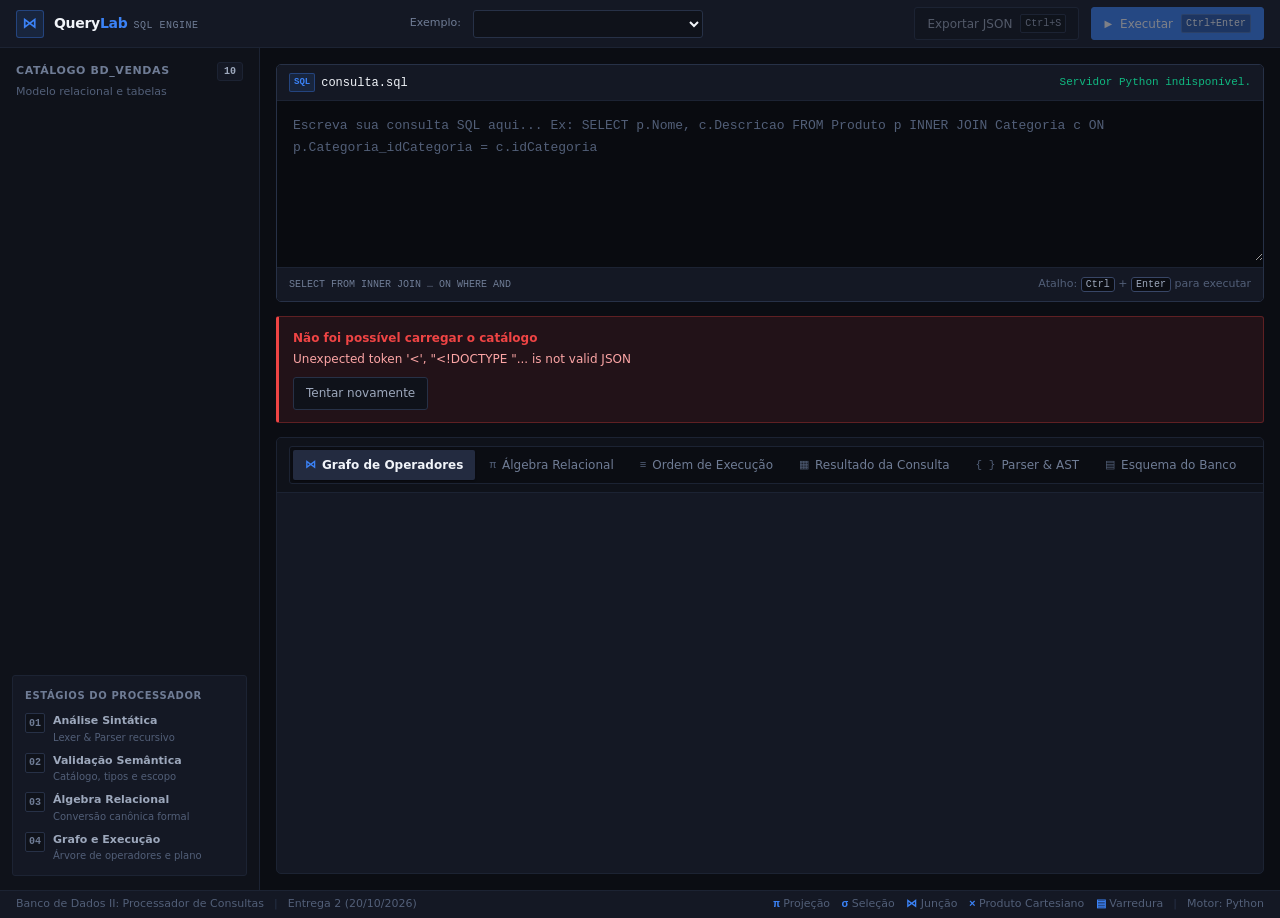
==== commit 084531cd: "style: reformular UI com design profissional de IDE tecnica (anti-slop)" ====
--- a/index.html
+++ b/index.html
@@ -3,134 +3,185 @@
 <head>
   <meta charset="UTF-8">
   <meta name="viewport" content="width=device-width, initial-scale=1">
-  <meta name="theme-color" content="#14110f">
+  <meta name="theme-color" content="#0c0e14">
   <meta name="color-scheme" content="dark">
-  <title>QueryLab · Processador de Consultas SQL</title>
-  <link rel="icon" href="data:image/svg+xml,<svg xmlns='http://www.w3.org/2000/svg' viewBox='0 0 100 100'><rect width='100' height='100' rx='24' fill='%23f2a93b'/><text x='50%' y='54%' dominant-baseline='central' text-anchor='middle' font-family='monospace' font-size='58' font-weight='bold' fill='%2314110f'>⋈</text></svg>">
-  <link rel="preconnect" href="https://fonts.googleapis.com">
-  <link rel="preconnect" href="https://fonts.gstatic.com" crossorigin>
-  <link rel="stylesheet" href="https://fonts.googleapis.com/css2?family=Space+Grotesk:wght@400;500;600;700&family=IBM+Plex+Mono:wght@400;500;600&display=swap">
+  <title>QueryLab — Processador de Consultas SQL</title>
+  <link rel="icon" href="data:image/svg+xml,<svg xmlns='http://www.w3.org/2000/svg' viewBox='0 0 100 100'><rect width='100' height='100' rx='16' fill='%23131722'/><text x='50%' y='55%' dominant-baseline='central' text-anchor='middle' font-family='monospace' font-size='56' font-weight='bold' fill='%233b82f6'>⋈</text></svg>">
   <link rel="stylesheet" href="/styles.css">
   <script type="module" src="/app.js"></script>
 </head>
 <body class="workbench-body">
 
-  <!-- Cabeçalho -->
+  <!-- Barra Superior de Ferramentas (48px) -->
   <header class="topbar">
-    <a class="brand" href="/" aria-label="QueryLab, processador de consultas SQL">
-      <span class="brand-glyph" aria-hidden="true">⋈</span>
-      <span class="brand-text">
-        <span class="brand-title">QueryLab</span>
-        <span class="brand-sub">Processador de consultas · BD II</span>
-      </span>
-    </a>
-
-    <!-- Etapas do processador (stepper horizontal) -->
-    <div class="pipeline-card" aria-label="Etapas do processador">
-      <ol id="pipeline" class="pipeline-steps">
-        <li class="step-item" data-step="1">
-          <span class="step-num">1</span>
-          <div class="step-info"><strong>Parser</strong><span>Léxico e sintático</span></div>
-        </li>
-        <li class="step-item" data-step="2">
-          <span class="step-num">2</span>
-          <div class="step-info"><strong>Validação</strong><span>Catálogo e escopo</span></div>
-        </li>
-        <li class="step-item" data-step="3">
-          <span class="step-num">3</span>
-          <div class="step-info"><strong>Álgebra</strong><span>Forma canônica</span></div>
-        </li>
-        <li class="step-item" data-step="4">
-          <span class="step-num">4</span>
-          <div class="step-info"><strong>Grafo e plano</strong><span>Operadores e ordem</span></div>
-        </li>
-      </ol>
+    <div class="topbar-left">
+      <a class="brand" href="/" aria-label="QueryLab, processador de consultas SQL">
+        <span class="brand-glyph" aria-hidden="true">⋈</span>
+        <div class="brand-titles">
+          <span class="brand-title">Query<em>Lab</em></span>
+          <span class="brand-tag">SQL Engine</span>
+        </div>
+      </a>
     </div>
 
-    <div class="topbar-actions">
+    <div class="topbar-center">
+      <label for="example" class="example-selector-label">Exemplo:</label>
+      <select id="example" class="example-select" aria-label="Carregar exemplo de consulta SQL"></select>
+    </div>
+
+    <div class="topbar-right">
       <button id="export" class="btn btn-ghost" disabled title="Exportar resultado estruturado em JSON (Ctrl+S)">
         <span>Exportar JSON</span>
         <kbd class="key-hint">Ctrl+S</kbd>
       </button>
+      <button id="run" class="btn btn-action" title="Executar consulta SQL (Ctrl+Enter)">
+        <span class="btn-icon" aria-hidden="true">▶</span>
+        <span>Executar</span>
+        <kbd class="key-hint">Ctrl+Enter</kbd>
+      </button>
     </div>
   </header>
 
+  <!-- Layout Principal da IDE -->
   <div class="ide-container">
 
-    <!-- Coluna esquerda: editor e catálogo -->
-    <aside class="sidebar" aria-label="Editor e catálogo">
+    <!-- Painel Lateral: Catálogo BD_Vendas -->
+    <aside class="sidebar" aria-label="Catálogo do banco de dados">
+      <div class="sidebar-head">
+        <div class="sidebar-heading-row">
+          <span class="sidebar-heading">Catálogo BD_Vendas</span>
+          <span class="catalog-counter" id="catalog-count">10</span>
+        </div>
+        <p class="sidebar-subtext">Modelo relacional e tabelas</p>
+      </div>
 
+      <nav id="table-nav" class="table-list" aria-label="Tabelas do catálogo BD_Vendas"></nav>
+
+      <!-- Cartão de Estágios do Processador -->
+      <div class="pipeline-card">
+        <div class="pipeline-title">Estágios do Processador</div>
+        <ol id="pipeline" class="pipeline-steps">
+          <li class="step-item" data-step="1">
+            <span class="step-num">01</span>
+            <div class="step-info">
+              <strong>Análise Sintática</strong>
+              <span>Lexer & Parser recursivo</span>
+            </div>
+          </li>
+          <li class="step-item" data-step="2">
+            <span class="step-num">02</span>
+            <div class="step-info">
+              <strong>Validação Semântica</strong>
+              <span>Catálogo, tipos e escopo</span>
+            </div>
+          </li>
+          <li class="step-item" data-step="3">
+            <span class="step-num">03</span>
+            <div class="step-info">
+              <strong>Álgebra Relacional</strong>
+              <span>Conversão canônica formal</span>
+            </div>
+          </li>
+          <li class="step-item" data-step="4">
+            <span class="step-num">04</span>
+            <div class="step-info">
+              <strong>Grafo e Execução</strong>
+              <span>Árvore de operadores e plano</span>
+            </div>
+          </li>
+        </ol>
+      </div>
+    </aside>
+
+    <!-- Área de Edição e Inspeção -->
+    <main class="workbench-main">
+
+      <!-- Editor SQL -->
       <section class="editor-panel" aria-label="Editor de consulta SQL">
         <div class="editor-header">
           <div class="file-tag">
             <span class="file-icon">SQL</span>
             <span class="file-name">consulta.sql</span>
           </div>
-          <div class="example-picker">
-            <label for="example" class="sr-only">Carregar exemplo</label>
-            <select id="example" class="example-select" aria-label="Carregar exemplo de consulta SQL"></select>
-          </div>
+          <div id="status" class="status-line" role="status" aria-live="polite"></div>
         </div>
 
         <div class="editor-body">
           <label class="sr-only" for="sql">Consulta SQL</label>
-          <textarea id="sql" spellcheck="false" aria-describedby="sql-help" placeholder="SELECT ... FROM ... WHERE ..."></textarea>
+          <textarea id="sql" spellcheck="false" aria-describedby="sql-help" placeholder="Escreva sua consulta SQL aqui... Ex: SELECT p.Nome, c.Descricao FROM Produto p INNER JOIN Categoria c ON p.Categoria_idCategoria = c.idCategoria"></textarea>
         </div>
 
         <div class="editor-footer">
           <div id="sql-help" class="syntax-capsules">
             <span class="syntax-capsule">SELECT</span>
             <span class="syntax-capsule">FROM</span>
-            <span class="syntax-capsule">JOIN … ON</span>
+            <span class="syntax-capsule">INNER JOIN … ON</span>
             <span class="syntax-capsule">WHERE</span>
             <span class="syntax-capsule">AND</span>
           </div>
-          <button id="run" class="btn btn-action" title="Executar consulta (Ctrl+Enter)">
-            <span>Executar</span>
-            <kbd class="key-hint">Ctrl+Enter</kbd>
-          </button>
+          <div class="editor-hints">
+            <span>Atalho: <kbd>Ctrl</kbd> + <kbd>Enter</kbd> para executar</span>
+          </div>
         </div>
       </section>
 
-      <div id="status" class="status-line" role="status" aria-live="polite"></div>
+      <!-- Alerta de Erro Contextual -->
       <div id="error" class="error-banner" role="alert" hidden></div>
 
-      <section class="catalog-card" aria-label="Catálogo do banco de dados">
-        <div class="sidebar-heading-row">
-          <span class="sidebar-heading">Catálogo BD_Vendas</span>
-          <span class="catalog-counter" id="catalog-count">10</span>
-        </div>
-        <nav id="table-nav" class="table-list" aria-label="Tabelas do catálogo BD_Vendas"></nav>
-      </section>
-    </aside>
-
-    <!-- Coluna direita: métricas e inspetor -->
-    <main class="workbench-main">
+      <!-- Barra de Métricas Rápidas -->
       <section id="metrics" class="metrics-row" aria-label="Métricas da consulta"></section>
 
+      <!-- Painel de Inspeção com Abas -->
       <section class="workspace-card">
         <div class="tab-toolbar">
           <div class="tabs" role="tablist" aria-label="Painéis de inspeção">
-            <button id="tab-graph" role="tab" aria-selected="true" aria-controls="panel" data-tab="graph">Grafo</button>
-            <button id="tab-algebra" role="tab" aria-selected="false" aria-controls="panel" tabindex="-1" data-tab="algebra">Álgebra</button>
-            <button id="tab-plan" role="tab" aria-selected="false" aria-controls="panel" tabindex="-1" data-tab="plan">Plano</button>
-            <button id="tab-results" role="tab" aria-selected="false" aria-controls="panel" tabindex="-1" data-tab="results">Resultado</button>
-            <button id="tab-parser" role="tab" aria-selected="false" aria-controls="panel" tabindex="-1" data-tab="parser">Parser</button>
-            <button id="tab-schema" role="tab" aria-selected="false" aria-controls="panel" tabindex="-1" data-tab="schema">Esquema</button>
-            <button id="tab-deliveries" role="tab" aria-selected="false" aria-controls="panel" tabindex="-1" data-tab="deliveries">Cronograma</button>
+            <button id="tab-graph" role="tab" aria-selected="true" aria-controls="panel" data-tab="graph">
+              <span class="tab-symbol">⋈</span> Grafo de Operadores
+            </button>
+            <button id="tab-algebra" role="tab" aria-selected="false" aria-controls="panel" tabindex="-1" data-tab="algebra">
+              <span class="tab-symbol">π</span> Álgebra Relacional
+            </button>
+            <button id="tab-plan" role="tab" aria-selected="false" aria-controls="panel" tabindex="-1" data-tab="plan">
+              <span class="tab-symbol">≡</span> Ordem de Execução
+            </button>
+            <button id="tab-results" role="tab" aria-selected="false" aria-controls="panel" tabindex="-1" data-tab="results">
+              <span class="tab-symbol">▦</span> Resultado da Consulta
+            </button>
+            <button id="tab-parser" role="tab" aria-selected="false" aria-controls="panel" tabindex="-1" data-tab="parser">
+              <span class="tab-symbol">{ }</span> Parser & AST
+            </button>
+            <button id="tab-schema" role="tab" aria-selected="false" aria-controls="panel" tabindex="-1" data-tab="schema">
+              <span class="tab-symbol">▤</span> Esquema do Banco
+            </button>
+            <button id="tab-deliveries" role="tab" aria-selected="false" aria-controls="panel" tabindex="-1" data-tab="deliveries">
+              <span class="tab-symbol">✓</span> Cronograma
+            </button>
           </div>
         </div>
         <div id="panel" class="inspector-content" role="tabpanel" aria-labelledby="tab-graph" tabindex="0"></div>
       </section>
+
     </main>
   </div>
 
+  <!-- Barra de Rodapé (28px) -->
   <footer class="statusbar">
-    <span>Banco de Dados II · Entrega 2 (20/10/2026)</span>
-    <span class="algebra-legend">
-      <b>π</b> Projeção <b>σ</b> Seleção <b>⋈</b> Junção <b>×</b> Produto
-    </span>
-    <span>Motor: Python</span>
+    <div class="statusbar-left">
+      <span>Banco de Dados II: Processador de Consultas</span>
+      <span class="statusbar-divider">|</span>
+      <span>Entrega 2 (20/10/2026)</span>
+    </div>
+    <div class="statusbar-right">
+      <span class="algebra-legend">
+        <b>π</b> Projeção
+        <b>σ</b> Seleção
+        <b>⋈</b> Junção
+        <b>×</b> Produto Cartesiano
+        <b>▤</b> Varredura
+      </span>
+      <span class="statusbar-divider">|</span>
+      <span>Motor: Python</span>
+    </div>
   </footer>
 
 </body>
--- a/styles.css
+++ b/styles.css
@@ -1,75 +1,93 @@
 /* ==========================================================================
-   QueryLab — Tema "Âmbar"
-   Carvão quente + destaque âmbar; Space Grotesk / IBM Plex Mono.
-   Layout em duas colunas: editor e catálogo à esquerda, inspetor à direita.
+   QueryLab — Design System de Engenharia de Banco de Dados
+   Aparência: Dark Slate / Obsidian Graphite (DataGrip / TablePlus / Linear)
    ========================================================================== */
 
 :root {
-  /* Superfícies (carvão quente) */
-  --bg-app: #14110f;
-  --bg-subtle: #1b1714;
-  --bg-surface: #221d19;
-  --bg-surface-hover: #2b2520;
-  --bg-surface-active: #352d27;
-  --bg-editor: #100e0c;
-
-  /* Bordas */
-  --border-subtle: #2a241f;
-  --border-default: #3a322b;
-  --border-strong: #4d433a;
-
-  /* Texto */
-  --text-primary: #f4ede4;
-  --text-secondary: #c9bdae;
-  --text-muted: #9a8c7c;
-  --text-dim: #8a7d6f;
-
-  /* Destaque âmbar */
-  --accent: #f2a93b;
-  --accent-hover: #ffc061;
-  --accent-ink: #1a1208;
-  --accent-subtle: rgba(242, 169, 59, 0.12);
-  --accent-border: rgba(242, 169, 59, 0.38);
-
-  /* Cores dos operadores */
-  --op-proj: #c4a7ff;
-  --op-sel: #f2a93b;
-  --op-join: #5fd3a5;
-  --op-prod: #ff7a6b;
-  --op-scan: #7cc4ff;
+  /* Superfícies */
+  --bg-app: #0b0d13;
+  --bg-sidebar: #0f121a;
+  --bg-surface: #141824;
+  --bg-surface-hover: #1c2233;
+  --bg-surface-active: #232b40;
+  --bg-editor: #090b10;
+
+  /* Bordas técnicas precisas */
+  --border-subtle: #1c2333;
+  --border-default: #273147;
+  --border-strong: #384666;
+  --border-focus: #3b82f6;
+
+  /* Tipografia */
+  --text-primary: #f1f4f9;
+  --text-secondary: #9da8bc;
+  --text-muted: #6f7c95;
+  --text-dim: #525f78;
+
+  /* Destaque principal: Electric Cobalt */
+  --accent: #3b82f6;
+  --accent-hover: #60a5fa;
+  --accent-active: #2563eb;
+  --accent-subtle: rgba(59, 130, 246, 0.12);
+  --accent-border: rgba(59, 130, 246, 0.35);
+
+  /* Cores semânticas dos operadores relacionais */
+  --op-proj: #a78bfa;
+  --op-proj-bg: rgba(167, 139, 250, 0.12);
+  --op-proj-border: rgba(167, 139, 250, 0.3);
+
+  --op-sel: #fbbf24;
+  --op-sel-bg: rgba(251, 191, 36, 0.12);
+  --op-sel-border: rgba(251, 191, 36, 0.3);
+
+  --op-join: #34d399;
+  --op-join-bg: rgba(52, 211, 153, 0.12);
+  --op-join-border: rgba(52, 211, 153, 0.3);
+
+  --op-prod: #f87171;
+  --op-prod-bg: rgba(248, 113, 113, 0.12);
+  --op-prod-border: rgba(248, 113, 113, 0.3);
+
+  --op-scan: #38bdf8;
+  --op-scan-bg: rgba(56, 189, 248, 0.12);
+  --op-scan-border: rgba(56, 189, 248, 0.3);
 
   /* Status */
-  --status-ok: #5fd3a5;
-  --status-ok-bg: rgba(95, 211, 165, 0.1);
-  --status-ok-border: rgba(95, 211, 165, 0.3);
-  --status-warn: #f2a93b;
-  --status-err: #ff7a6b;
-  --status-err-bg: rgba(255, 122, 107, 0.09);
-  --status-err-border: rgba(255, 122, 107, 0.32);
-
-  --font-sans: "Space Grotesk", "Segoe UI", system-ui, -apple-system, sans-serif;
-  --font-mono: "IBM Plex Mono", "JetBrains Mono", Consolas, "SF Mono", monospace;
-
-  --radius-xs: 6px;
-  --radius-sm: 10px;
-  --radius-md: 14px;
-  --ease: 160ms cubic-bezier(0.2, 0.8, 0.2, 1);
-  --shadow: 0 1px 0 rgba(255, 255, 255, 0.03) inset, 0 8px 24px rgba(0, 0, 0, 0.35);
-}
-
-*, *::before, *::after { box-sizing: border-box; }
+  --status-ok: #10b981;
+  --status-ok-bg: rgba(16, 185, 129, 0.1);
+  --status-ok-border: rgba(16, 185, 129, 0.28);
+  --status-warn: #f59e0b;
+  --status-err: #ef4444;
+  --status-err-bg: rgba(239, 68, 68, 0.1);
+  --status-err-border: rgba(239, 68, 68, 0.3);
+
+  /* Tipografia */
+  --font-sans: -apple-system, BlinkMacSystemFont, "Inter", "Segoe UI", Roboto, system-ui, sans-serif;
+  --font-mono: "JetBrains Mono", "SF Mono", "Cascadia Code", Consolas, "Fira Code", monospace;
+
+  /* Raio e transições precisas */
+  --radius-xs: 3px;
+  --radius-sm: 5px;
+  --radius-md: 7px;
+  --ease: 120ms cubic-bezier(0.16, 1, 0.3, 1);
+  --shadow-sm: 0 1px 2px rgba(0, 0, 0, 0.35);
+  --shadow-md: 0 4px 12px rgba(0, 0, 0, 0.45);
+}
+
+*, *::before, *::after {
+  box-sizing: border-box;
+}
 
 html, body {
   margin: 0;
   padding: 0;
-  background:
-    radial-gradient(1200px 500px at 85% -10%, rgba(242, 169, 59, 0.07), transparent 60%),
-    var(--bg-app);
+  background-color: var(--bg-app);
   color: var(--text-primary);
   font-family: var(--font-sans);
-  font-size: 14px;
+  font-size: 13px;
   line-height: 1.5;
   -webkit-font-smoothing: antialiased;
+  -moz-osx-font-smoothing: grayscale;
 }
 
 body.workbench-body {
@@ -78,39 +96,52 @@
   min-height: 100vh;
 }
 
-button, input, select, textarea { font: inherit; color: inherit; }
+button, input, select, textarea {
+  font: inherit;
+  color: inherit;
+}
 
 button:focus-visible, a:focus-visible, select:focus-visible, textarea:focus-visible, [tabindex="0"]:focus-visible {
   outline: 2px solid var(--accent);
-  outline-offset: 2px;
-}
-
-::selection { background: rgba(242, 169, 59, 0.35); color: #fff; }
-
-code { font-family: var(--font-mono); }
-
-/* ==========================================================================
-   Cabeçalho
+  outline-offset: 1px;
+}
+
+::selection {
+  background: rgba(59, 130, 246, 0.35);
+  color: #ffffff;
+}
+
+code {
+  font-family: var(--font-mono);
+}
+
+/* ==========================================================================
+   Barra Superior de Ferramentas (Topbar)
    ========================================================================== */
 
 .topbar {
-  display: grid;
-  grid-template-columns: auto 1fr auto;
-  align-items: center;
-  gap: 24px;
-  padding: 14px 24px;
+  height: 48px;
+  background: var(--bg-surface);
   border-bottom: 1px solid var(--border-subtle);
-  background: rgba(20, 17, 15, 0.85);
-  backdrop-filter: blur(8px);
-  position: sticky;
-  top: 0;
+  display: flex;
+  align-items: center;
+  justify-content: space-between;
+  padding: 0 16px;
+  gap: 16px;
+  flex-shrink: 0;
   z-index: 20;
 }
 
+.topbar-left, .topbar-center, .topbar-right {
+  display: flex;
+  align-items: center;
+  gap: 12px;
+}
+
 .brand {
   display: flex;
   align-items: center;
-  gap: 12px;
+  gap: 10px;
   text-decoration: none;
   color: var(--text-primary);
 }
@@ -118,416 +149,529 @@
 .brand-glyph {
   display: inline-grid;
   place-items: center;
-  width: 36px;
-  height: 36px;
-  border-radius: 10px;
+  width: 28px;
+  height: 28px;
+  background: var(--accent-subtle);
+  color: var(--accent);
+  border: 1px solid var(--accent-border);
+  border-radius: var(--radius-xs);
+  font-size: 15px;
+  font-weight: 700;
+  line-height: 1;
+}
+
+.brand-titles {
+  display: flex;
+  align-items: baseline;
+  gap: 6px;
+}
+
+.brand-title {
+  font-size: 14px;
+  font-weight: 700;
+  letter-spacing: -0.3px;
+}
+
+.brand-title em {
+  font-style: normal;
+  color: var(--accent);
+}
+
+.brand-tag {
+  font-family: var(--font-mono);
+  font-size: 10px;
+  color: var(--text-muted);
+  text-transform: uppercase;
+  letter-spacing: 0.5px;
+}
+
+.example-selector-label {
+  font-size: 11px;
+  font-weight: 500;
+  color: var(--text-muted);
+}
+
+.example-select {
+  background: var(--bg-sidebar);
+  color: var(--text-primary);
+  border: 1px solid var(--border-default);
+  border-radius: var(--radius-xs);
+  padding: 5px 10px;
+  font-size: 12px;
+  min-width: 230px;
+  cursor: pointer;
+  transition: border-color var(--ease);
+}
+
+.example-select:hover {
+  border-color: var(--border-strong);
+}
+
+/* ==========================================================================
+   Botões Técnicos
+   ========================================================================== */
+
+.btn {
+  display: inline-flex;
+  align-items: center;
+  gap: 8px;
+  padding: 6px 12px;
+  font-size: 12px;
+  font-weight: 500;
+  border-radius: var(--radius-xs);
+  border: 1px solid transparent;
+  cursor: pointer;
+  white-space: nowrap;
+  transition: background var(--ease), border-color var(--ease), color var(--ease);
+}
+
+.btn-icon {
+  font-size: 10px;
+  line-height: 1;
+}
+
+.btn-ghost {
+  background: var(--bg-sidebar);
+  border-color: var(--border-default);
+  color: var(--text-secondary);
+}
+
+.btn-ghost:hover:not(:disabled) {
+  background: var(--bg-surface-hover);
+  color: var(--text-primary);
+  border-color: var(--border-strong);
+}
+
+.btn-action {
   background: var(--accent);
-  color: var(--accent-ink);
-  font-family: var(--font-mono);
-  font-size: 20px;
-  font-weight: 700;
-  box-shadow: 0 0 0 4px var(--accent-subtle);
-}
-
-.brand-text { display: flex; flex-direction: column; line-height: 1.15; }
-.brand-title { font-size: 17px; font-weight: 700; letter-spacing: -0.4px; }
-.brand-sub { font-size: 11px; color: var(--text-muted); }
-
-.topbar-actions { display: flex; align-items: center; gap: 10px; }
-
-/* Stepper de etapas */
-.pipeline-card { justify-self: center; }
+  color: #ffffff;
+  border-color: var(--accent);
+}
+
+.btn-action:hover:not(:disabled) {
+  background: var(--accent-hover);
+  border-color: var(--accent-hover);
+}
+
+.btn:active:not(:disabled) {
+  transform: translateY(1px);
+}
+
+.btn:disabled {
+  opacity: 0.45;
+  cursor: not-allowed;
+}
+
+.key-hint {
+  font-family: var(--font-mono);
+  font-size: 10px;
+  padding: 1px 4px;
+  background: rgba(0, 0, 0, 0.3);
+  border-radius: 2px;
+  border: 1px solid rgba(255, 255, 255, 0.15);
+  color: inherit;
+}
+
+.btn-ghost .key-hint {
+  border-color: var(--border-default);
+}
+
+/* ==========================================================================
+   Layout Principal da IDE
+   ========================================================================== */
+
+.ide-container {
+  display: grid;
+  grid-template-columns: 260px minmax(0, 1fr);
+  flex: 1;
+  min-height: calc(100vh - 48px - 28px);
+}
+
+/* ==========================================================================
+   Painel Lateral (Sidebar)
+   ========================================================================== */
+
+.sidebar {
+  background: var(--bg-sidebar);
+  border-right: 1px solid var(--border-subtle);
+  display: flex;
+  flex-direction: column;
+  padding: 14px 12px;
+  gap: 16px;
+  overflow-y: auto;
+}
+
+.sidebar-head {
+  padding: 0 4px;
+}
+
+.sidebar-heading-row {
+  display: flex;
+  align-items: center;
+  justify-content: space-between;
+}
+
+.sidebar-heading {
+  font-size: 11px;
+  font-weight: 600;
+  text-transform: uppercase;
+  letter-spacing: 0.6px;
+  color: var(--text-muted);
+}
+
+.catalog-counter {
+  font-family: var(--font-mono);
+  font-size: 10px;
+  font-weight: 600;
+  padding: 1px 6px;
+  background: var(--bg-surface);
+  border: 1px solid var(--border-subtle);
+  border-radius: var(--radius-xs);
+  color: var(--text-secondary);
+}
+
+.sidebar-subtext {
+  margin: 3px 0 0;
+  font-size: 11px;
+  color: var(--text-dim);
+}
+
+.table-list {
+  display: flex;
+  flex-direction: column;
+  gap: 2px;
+}
+
+.table-list button {
+  display: flex;
+  align-items: center;
+  gap: 8px;
+  width: 100%;
+  padding: 6px 9px;
+  background: transparent;
+  border: 1px solid transparent;
+  border-radius: var(--radius-xs);
+  color: var(--text-secondary);
+  font-family: var(--font-mono);
+  font-size: 12px;
+  text-align: left;
+  cursor: pointer;
+  transition: all var(--ease);
+}
+
+.table-list button:hover {
+  background: var(--bg-surface);
+  color: var(--text-primary);
+}
+
+.table-list button[aria-current="true"], .table-list button.selected {
+  background: var(--accent-subtle);
+  border-color: var(--accent-border);
+  color: var(--accent);
+}
+
+.table-list button span:first-child {
+  color: var(--text-dim);
+  font-size: 11px;
+}
+
+.table-list button:hover span:first-child,
+.table-list button[aria-current="true"] span:first-child {
+  color: var(--accent);
+}
+
+.table-list button small {
+  margin-left: auto;
+  font-size: 10px;
+  color: var(--text-dim);
+  padding: 1px 4px;
+  background: var(--bg-app);
+  border-radius: 2px;
+}
+
+/* Card de Estágios do Pipeline */
+.pipeline-card {
+  margin-top: auto;
+  padding: 12px;
+  background: var(--bg-surface);
+  border: 1px solid var(--border-subtle);
+  border-radius: var(--radius-xs);
+}
+
+.pipeline-title {
+  font-size: 10px;
+  font-weight: 600;
+  text-transform: uppercase;
+  letter-spacing: 0.6px;
+  color: var(--text-muted);
+  margin-bottom: 10px;
+}
 
 .pipeline-steps {
   list-style: none;
   margin: 0;
   padding: 0;
   display: flex;
-  align-items: center;
-  gap: 6px;
+  flex-direction: column;
+  gap: 8px;
 }
 
 .step-item {
   display: flex;
-  align-items: center;
+  align-items: flex-start;
   gap: 8px;
-  padding: 5px 12px 5px 6px;
-  border-radius: 999px;
-  border: 1px solid var(--border-subtle);
-  background: var(--bg-subtle);
-  transition: all var(--ease);
-}
-
-.step-item + .step-item { position: relative; margin-left: 14px; }
-.step-item + .step-item::before {
-  content: "";
-  position: absolute;
-  left: -15px;
-  top: 50%;
-  width: 14px;
-  height: 1px;
-  background: var(--border-strong);
 }
 
 .step-num {
+  font-family: var(--font-mono);
+  font-size: 10px;
+  font-weight: 600;
+  color: var(--text-muted);
+  background: var(--bg-sidebar);
+  border: 1px solid var(--border-default);
+  border-radius: 2px;
+  width: 20px;
+  height: 20px;
   display: grid;
   place-items: center;
-  width: 22px;
-  height: 22px;
-  border-radius: 50%;
-  background: var(--bg-surface-active);
-  color: var(--text-muted);
-  font-family: var(--font-mono);
-  font-size: 11px;
-  font-weight: 600;
   flex-shrink: 0;
   transition: all var(--ease);
 }
 
-.step-info { display: flex; flex-direction: column; line-height: 1.15; }
-.step-info strong { font-size: 12px; font-weight: 600; color: var(--text-secondary); }
-.step-info span { font-size: 10px; color: var(--text-dim); }
-
-.pipeline-card.complete .step-item { border-color: var(--status-ok-border); }
-.pipeline-card.complete .step-num { background: var(--status-ok); color: #0d1f17; }
-.pipeline-card.complete .step-num::after { content: ""; }
-.pipeline-card.complete .step-info strong { color: var(--text-primary); }
-
-/* ==========================================================================
-   Botões
-   ========================================================================== */
-
-.btn {
-  display: inline-flex;
-  align-items: center;
-  gap: 8px;
-  padding: 8px 14px;
-  font-size: 13px;
-  font-weight: 600;
-  border-radius: 999px;
-  border: 1px solid transparent;
-  cursor: pointer;
-  white-space: nowrap;
-  transition: background var(--ease), border-color var(--ease), color var(--ease), transform var(--ease);
-}
-
-.btn-ghost {
-  background: transparent;
-  border-color: var(--border-default);
+.step-info strong {
+  display: block;
+  font-size: 11px;
+  font-weight: 600;
   color: var(--text-secondary);
 }
 
-.btn-ghost:hover:not(:disabled) {
-  background: var(--bg-surface);
-  border-color: var(--border-strong);
-  color: var(--text-primary);
-}
-
-.btn-action {
-  background: var(--accent);
-  color: var(--accent-ink);
-}
-
-.btn-action:hover:not(:disabled) { background: var(--accent-hover); }
-.btn:active:not(:disabled) { transform: translateY(1px); }
-.btn:disabled { opacity: 0.4; cursor: not-allowed; }
-
-.key-hint {
-  font-family: var(--font-mono);
-  font-size: 10px;
-  padding: 1px 6px;
-  border-radius: 999px;
-  background: rgba(0, 0, 0, 0.18);
-  border: 1px solid rgba(0, 0, 0, 0.15);
-  color: inherit;
-  opacity: 0.8;
-}
-
-.btn-ghost .key-hint { background: var(--bg-surface); border-color: var(--border-default); }
-
-/* ==========================================================================
-   Layout em duas colunas
-   ========================================================================== */
-
-.ide-container {
-  flex: 1;
-  display: grid;
-  grid-template-columns: minmax(360px, 440px) minmax(0, 1fr);
-  gap: 20px;
-  padding: 20px 24px;
-  align-items: start;
-}
-
-.sidebar {
+.step-info span {
+  display: block;
+  font-size: 10px;
+  color: var(--text-dim);
+}
+
+.pipeline-card.complete .step-num {
+  background: var(--status-ok-bg);
+  border-color: var(--status-ok-border);
+  color: var(--status-ok);
+}
+
+.pipeline-card.complete .step-info strong {
+  color: var(--text-primary);
+}
+
+/* ==========================================================================
+   Área Principal de Trabalho (Workbench Main)
+   ========================================================================== */
+
+.workbench-main {
   display: flex;
   flex-direction: column;
+  padding: 16px;
   gap: 14px;
-  position: sticky;
-  top: 86px;
-}
-
-.workbench-main {
-  display: flex;
-  flex-direction: column;
-  gap: 16px;
-  min-width: 0;
-}
-
-/* ==========================================================================
-   Editor
-   ========================================================================== */
-
+  overflow-y: auto;
+}
+
+/* Editor SQL */
 .editor-panel {
   background: var(--bg-editor);
   border: 1px solid var(--border-default);
-  border-radius: var(--radius-md);
+  border-radius: var(--radius-sm);
+  display: flex;
+  flex-direction: column;
   overflow: hidden;
-  box-shadow: var(--shadow);
-  transition: border-color var(--ease), box-shadow var(--ease);
+  transition: border-color var(--ease);
 }
 
 .editor-panel:focus-within {
-  border-color: var(--accent-border);
-  box-shadow: var(--shadow), 0 0 0 3px var(--accent-subtle);
+  border-color: var(--border-focus);
 }
 
 .editor-header {
+  height: 36px;
+  background: var(--bg-surface);
+  border-bottom: 1px solid var(--border-subtle);
   display: flex;
   align-items: center;
   justify-content: space-between;
-  gap: 10px;
-  padding: 10px 12px;
-  background: var(--bg-subtle);
-  border-bottom: 1px solid var(--border-subtle);
+  padding: 0 12px;
+  gap: 12px;
 }
 
 .file-tag {
   display: inline-flex;
   align-items: center;
-  gap: 8px;
+  gap: 6px;
   font-family: var(--font-mono);
   font-size: 12px;
-  color: var(--text-secondary);
+  font-weight: 500;
+  color: var(--text-primary);
 }
 
 .file-icon {
-  font-size: 10px;
+  font-size: 9px;
   font-weight: 700;
-  padding: 2px 6px;
-  border-radius: 4px;
   background: var(--accent-subtle);
   color: var(--accent);
-}
-
-.example-select {
-  max-width: 200px;
-  background: var(--bg-surface);
-  color: var(--text-primary);
-  border: 1px solid var(--border-default);
-  border-radius: 999px;
-  padding: 5px 12px;
-  font-size: 12px;
-  cursor: pointer;
-}
-
-.example-select:hover { border-color: var(--border-strong); }
+  padding: 2px 4px;
+  border-radius: 2px;
+  border: 1px solid var(--accent-border);
+}
+
+.status-line {
+  font-family: var(--font-mono);
+  font-size: 11px;
+  color: var(--status-ok);
+  white-space: nowrap;
+  overflow: hidden;
+  text-overflow: ellipsis;
+}
+
+.status-line:empty {
+  display: none;
+}
+
+.status-line.pending {
+  color: var(--status-warn);
+}
+
+.editor-body {
+  position: relative;
+}
 
 textarea#sql {
-  display: block;
   width: 100%;
-  height: 240px;
-  min-height: 140px;
-  max-height: 560px;
+  height: 160px;
+  min-height: 120px;
+  max-height: 480px;
   resize: vertical;
   background: transparent;
   color: var(--text-primary);
   border: 0;
   outline: none;
-  padding: 16px 18px;
+  padding: 14px 16px;
   font-family: var(--font-mono);
   font-size: 13px;
-  line-height: 1.75;
+  line-height: 1.7;
   tab-size: 2;
   caret-color: var(--accent);
 }
 
-textarea#sql::placeholder { color: var(--text-dim); }
+textarea#sql::placeholder {
+  color: var(--text-dim);
+}
 
 .editor-footer {
+  height: 34px;
+  background: var(--bg-surface);
+  border-top: 1px solid var(--border-subtle);
   display: flex;
   align-items: center;
   justify-content: space-between;
-  gap: 10px;
-  padding: 10px 12px;
-  border-top: 1px solid var(--border-subtle);
-  background: var(--bg-subtle);
-}
-
-.syntax-capsules { display: flex; flex-wrap: wrap; gap: 4px; }
+  padding: 0 12px;
+  gap: 12px;
+  font-size: 11px;
+}
+
+.syntax-capsules {
+  display: flex;
+  align-items: center;
+  gap: 6px;
+}
 
 .syntax-capsule {
   font-family: var(--font-mono);
   font-size: 10px;
-  padding: 2px 6px;
-  border-radius: 4px;
-  background: var(--bg-surface);
-  color: var(--text-muted);
+  color: var(--text-muted);
+}
+
+.editor-hints {
+  font-size: 11px;
+  color: var(--text-dim);
 }
 
 kbd {
   font-family: var(--font-mono);
   font-size: 10px;
-  padding: 1px 5px;
-  border-radius: 4px;
-  background: var(--bg-surface);
-  border: 1px solid var(--border-default);
+  padding: 1px 4px;
+  background: var(--bg-app);
+  border: 1px solid var(--border-strong);
+  border-radius: 3px;
   color: var(--text-secondary);
 }
 
-/* Status e erro */
-.status-line {
-  font-family: var(--font-mono);
-  font-size: 12px;
-  color: var(--status-ok);
-  padding: 0 4px;
-  min-height: 18px;
-}
-
-.status-line::before { content: "● "; }
-.status-line:empty { display: none; }
-.status-line.pending { color: var(--status-warn); }
-
+/* Alerta de Erro Contextual */
 .error-banner {
   padding: 12px 14px;
   background: var(--status-err-bg);
   border: 1px solid var(--status-err-border);
-  border-radius: var(--radius-sm);
-  color: #ffc2b9;
-  font-size: 13px;
-  line-height: 1.55;
+  border-left: 3px solid var(--status-err);
+  border-radius: var(--radius-xs);
+  color: #fca5a5;
+  font-size: 12px;
+  line-height: 1.6;
 }
 
 .error-banner strong {
   display: block;
+  font-size: 12px;
+  font-weight: 600;
   color: var(--status-err);
-  font-weight: 600;
   margin-bottom: 2px;
 }
 
-.error-banner span { font-family: var(--font-mono); font-size: 11px; color: var(--text-secondary); }
-
-/* Catálogo */
-.catalog-card {
-  background: var(--bg-subtle);
-  border: 1px solid var(--border-subtle);
-  border-radius: var(--radius-md);
-  padding: 14px;
-}
-
-.sidebar-heading-row {
-  display: flex;
-  align-items: center;
-  justify-content: space-between;
-  margin-bottom: 10px;
-}
-
-.sidebar-heading {
-  font-size: 11px;
-  font-weight: 600;
-  text-transform: uppercase;
-  letter-spacing: 0.08em;
-  color: var(--text-muted);
-}
-
-.catalog-counter {
-  font-family: var(--font-mono);
-  font-size: 11px;
-  padding: 1px 8px;
-  border-radius: 999px;
-  background: var(--accent-subtle);
-  color: var(--accent);
-}
-
-.table-list { display: flex; flex-wrap: wrap; gap: 6px; }
-
-.table-list button {
-  display: inline-flex;
-  align-items: center;
-  gap: 6px;
-  padding: 5px 10px;
-  background: var(--bg-surface);
-  border: 1px solid var(--border-subtle);
-  border-radius: 999px;
+.error-banner span {
+  font-family: var(--font-mono);
+  font-size: 11px;
   color: var(--text-secondary);
-  font-family: var(--font-mono);
-  font-size: 11px;
-  cursor: pointer;
-  transition: all var(--ease);
-}
-
-.table-list button:hover { border-color: var(--border-strong); color: var(--text-primary); }
-
-.table-list button[aria-current="true"], .table-list button.selected {
-  background: var(--accent-subtle);
-  border-color: var(--accent-border);
-  color: var(--accent);
-}
-
-.table-list button span:first-child { display: none; }
-.table-list button small { color: var(--text-dim); font-size: 10px; }
-
-/* ==========================================================================
-   Métricas
+}
+
+/* ==========================================================================
+   Régua de Métricas Rápidas
    ========================================================================== */
 
 .metrics-row {
   display: grid;
   grid-template-columns: repeat(4, minmax(0, 1fr));
-  gap: 12px;
-}
-
-.metrics-row:empty { display: none; }
+  gap: 1px;
+  background: var(--border-subtle);
+  border: 1px solid var(--border-subtle);
+  border-radius: var(--radius-xs);
+  overflow: hidden;
+}
+
+.metrics-row:empty {
+  display: none;
+}
 
 .metric {
-  background: var(--bg-subtle);
-  border: 1px solid var(--border-subtle);
-  border-radius: var(--radius-md);
-  padding: 14px 16px;
+  background: var(--bg-surface);
+  padding: 10px 14px;
   display: flex;
   flex-direction: column;
-  position: relative;
-  overflow: hidden;
-}
-
-.metric::after {
-  content: "";
-  position: absolute;
-  left: 0;
-  top: 0;
-  bottom: 0;
-  width: 3px;
-  background: var(--accent);
-  opacity: 0.7;
 }
 
 .metric-label {
-  font-size: 11px;
+  font-family: var(--font-mono);
+  font-size: 10px;
   font-weight: 600;
   text-transform: uppercase;
-  letter-spacing: 0.06em;
+  letter-spacing: 0.5px;
   color: var(--text-muted);
 }
 
 .metric-value {
-  font-size: 28px;
+  font-family: var(--font-mono);
+  font-size: 20px;
   font-weight: 700;
-  letter-spacing: -0.5px;
-  line-height: 1.15;
+  color: var(--text-primary);
   margin: 4px 0 2px;
+  line-height: 1.2;
 }
 
 .metric-foot {
-  font-size: 11px;
+  font-size: 10px;
   color: var(--text-dim);
   white-space: nowrap;
   overflow: hidden;
@@ -535,76 +679,498 @@
 }
 
 /* ==========================================================================
-   Inspetor
+   Inspetor de Análise (Workspace Card)
    ========================================================================== */
 
 .workspace-card {
-  background: var(--bg-subtle);
+  background: var(--bg-surface);
   border: 1px solid var(--border-subtle);
-  border-radius: var(--radius-md);
+  border-radius: var(--radius-sm);
+  display: flex;
+  flex-direction: column;
   overflow: hidden;
-  box-shadow: var(--shadow);
 }
 
 .tab-toolbar {
-  padding: 10px 12px 0;
+  padding: 8px 12px;
+  background: var(--bg-sidebar);
   border-bottom: 1px solid var(--border-subtle);
-  overflow-x: auto;
-}
-
-.tabs { display: flex; gap: 2px; }
+  display: flex;
+  align-items: center;
+}
+
+.tabs {
+  display: inline-flex;
+  gap: 2px;
+  padding: 3px;
+  background: var(--bg-app);
+  border: 1px solid var(--border-subtle);
+  border-radius: var(--radius-xs);
+}
 
 .tabs button[role="tab"] {
-  position: relative;
-  padding: 10px 14px 12px;
-  font-size: 13px;
+  display: inline-flex;
+  align-items: center;
+  gap: 6px;
+  padding: 6px 12px;
+  font-size: 12px;
   font-weight: 500;
   border: 0;
+  border-radius: 2px;
   background: transparent;
   color: var(--text-muted);
   cursor: pointer;
+  transition: all var(--ease);
   white-space: nowrap;
-  transition: color var(--ease);
-}
-
-.tabs button[role="tab"]:hover { color: var(--text-primary); }
-
-.tabs button[role="tab"][aria-selected="true"] { color: var(--text-primary); font-weight: 600; }
-
-.tabs button[role="tab"][aria-selected="true"]::after {
-  content: "";
-  position: absolute;
-  left: 10px;
-  right: 10px;
-  bottom: -1px;
-  height: 2px;
-  border-radius: 2px 2px 0 0;
-  background: var(--accent);
-}
-
-.inspector-content { padding: 20px; min-height: 420px; }
-
-.panel-heading { margin-bottom: 18px; }
-.panel-heading h2 { margin: 0; font-size: 18px; font-weight: 600; letter-spacing: -0.3px; }
-.panel-heading p { margin: 4px 0 0; font-size: 13px; color: var(--text-muted); }
+}
+
+.tab-symbol {
+  font-family: var(--font-mono);
+  font-size: 11px;
+  color: var(--text-dim);
+}
+
+.tabs button[role="tab"]:hover {
+  color: var(--text-primary);
+}
+
+.tabs button[role="tab"]:hover .tab-symbol {
+  color: var(--text-secondary);
+}
+
+.tabs button[role="tab"][aria-selected="true"] {
+  background: var(--bg-surface-active);
+  color: var(--text-primary);
+  font-weight: 600;
+  box-shadow: var(--shadow-sm);
+}
+
+.tabs button[role="tab"][aria-selected="true"] .tab-symbol {
+  color: var(--accent);
+}
+
+.inspector-content {
+  padding: 16px;
+  min-height: 380px;
+}
+
+.panel-heading {
+  margin-bottom: 14px;
+}
+
+.panel-heading h2 {
+  margin: 0;
+  font-size: 15px;
+  font-weight: 600;
+  color: var(--text-primary);
+}
+
+.panel-heading p {
+  margin: 3px 0 0;
+  font-size: 11px;
+  color: var(--text-muted);
+}
 
 .empty {
-  padding: 64px 16px;
+  padding: 48px 16px;
   text-align: center;
+  font-size: 12px;
+  color: var(--text-muted);
+}
+
+.note {
+  margin: 14px 0 0;
+  font-size: 11px;
+  line-height: 1.6;
+  color: var(--text-muted);
+}
+
+/* ==========================================================================
+   Visualização: Grafo de Operadores (Árvore Canônica)
+   ========================================================================== */
+
+.graph-wrapper {
+  display: flex;
+  flex-direction: column;
+  gap: 14px;
+}
+
+.graph-legend-row {
+  display: flex;
+  align-items: center;
+  justify-content: space-between;
+  gap: 12px;
+  flex-wrap: wrap;
+  font-size: 11px;
+  color: var(--text-muted);
+  padding: 8px 12px;
+  background: var(--bg-sidebar);
+  border-radius: var(--radius-xs);
+  border: 1px solid var(--border-subtle);
+}
+
+.graph-legend-items {
+  display: flex;
+  align-items: center;
+  gap: 12px;
+  flex-wrap: wrap;
+}
+
+.legend-badge {
+  display: inline-flex;
+  align-items: center;
+  gap: 5px;
+  font-size: 11px;
+}
+
+.legend-badge b {
+  display: inline-grid;
+  place-items: center;
+  width: 18px;
+  height: 18px;
+  border-radius: 3px;
+  font-family: var(--font-mono);
+  font-size: 11px;
+  line-height: 1;
+}
+
+/* Classes de Operadores (suporta ambos formatos de chave) */
+.badge-proj, .badge-project {
+  background: var(--op-proj-bg);
+  color: var(--op-proj);
+  border: 1px solid var(--op-proj-border);
+}
+
+.badge-sel, .badge-select {
+  background: var(--op-sel-bg);
+  color: var(--op-sel);
+  border: 1px solid var(--op-sel-border);
+}
+
+.badge-join {
+  background: var(--op-join-bg);
+  color: var(--op-join);
+  border: 1px solid var(--op-join-border);
+}
+
+.badge-prod, .badge-product {
+  background: var(--op-prod-bg);
+  color: var(--op-prod);
+  border: 1px solid var(--op-prod-border);
+}
+
+.badge-scan {
+  background: var(--op-scan-bg);
+  color: var(--op-scan);
+  border: 1px solid var(--op-scan-border);
+}
+
+.tree-flow {
+  display: flex;
+  flex-direction: column;
+  align-items: center;
+  gap: 10px;
+  padding: 24px 16px;
+  background: var(--bg-app);
+  border: 1px solid var(--border-subtle);
+  border-radius: var(--radius-xs);
+  overflow-x: auto;
+}
+
+.flow-node-card {
+  background: var(--bg-surface);
+  border: 1px solid var(--border-default);
+  border-radius: var(--radius-xs);
+  padding: 10px 14px;
+  min-width: 280px;
+  max-width: 480px;
+  width: 100%;
+  display: flex;
+  align-items: flex-start;
+  gap: 12px;
+  box-shadow: var(--shadow-sm);
+  transition: all var(--ease);
+  position: relative;
+}
+
+.flow-node-card:hover {
+  border-color: var(--accent);
+  box-shadow: 0 0 0 1px var(--accent);
+}
+
+.node-glyph {
+  width: 30px;
+  height: 30px;
+  display: inline-grid;
+  place-items: center;
+  border-radius: var(--radius-xs);
+  font-family: var(--font-mono);
+  font-size: 15px;
+  font-weight: 700;
+  flex-shrink: 0;
+}
+
+.node-content {
+  flex: 1;
+  min-width: 0;
+}
+
+.node-title-row {
+  display: flex;
+  align-items: center;
+  justify-content: space-between;
+  gap: 8px;
+  margin-bottom: 3px;
+}
+
+.node-op-name {
+  font-size: 12px;
+  font-weight: 600;
+  color: var(--text-primary);
+}
+
+.node-tuples {
+  font-family: var(--font-mono);
+  font-size: 10px;
+  padding: 2px 6px;
+  border-radius: var(--radius-xs);
+  background: var(--bg-sidebar);
+  border: 1px solid var(--border-default);
+  color: var(--accent-hover);
+  white-space: nowrap;
+}
+
+.node-expression {
+  font-family: var(--font-mono);
+  font-size: 11px;
+  color: var(--text-secondary);
+  word-break: break-word;
+  line-height: 1.5;
+}
+
+.node-schema-cols {
+  margin-top: 5px;
+  font-size: 10px;
+  color: var(--text-dim);
+  font-family: var(--font-mono);
+  overflow: hidden;
+  text-overflow: ellipsis;
+  white-space: nowrap;
+}
+
+.flow-arrow-down {
+  display: flex;
+  flex-direction: column;
+  align-items: center;
+  color: var(--text-muted);
+  font-size: 11px;
+  gap: 2px;
+}
+
+.flow-arrow-down .arrow-line {
+  width: 2px;
+  height: 14px;
+  background: var(--border-strong);
+}
+
+.flow-arrow-down .arrow-label {
+  font-family: var(--font-mono);
+  font-size: 10px;
+  color: var(--text-dim);
+}
+
+.join-branches-row {
+  display: flex;
+  align-items: flex-start;
+  justify-content: center;
+  gap: 20px;
+  width: 100%;
+}
+
+.join-branch {
+  display: flex;
+  flex-direction: column;
+  align-items: center;
+  gap: 8px;
+  flex: 1;
+  max-width: 380px;
+}
+
+/* ==========================================================================
+   Visualização: Álgebra Relacional
+   ========================================================================== */
+
+.algebra-box {
+  display: flex;
+  flex-direction: column;
+  gap: 14px;
+}
+
+.algebra-math-card {
+  background: var(--bg-sidebar);
+  border: 1px solid var(--border-subtle);
+  border-left: 3px solid var(--accent);
+  border-radius: var(--radius-xs);
+  padding: 14px 16px;
+  display: flex;
+  flex-direction: column;
+  gap: 10px;
+}
+
+.algebra-header {
+  display: flex;
+  align-items: center;
+  justify-content: space-between;
+  gap: 12px;
+  flex-wrap: wrap;
+}
+
+.algebra-header strong {
+  font-size: 12px;
+  color: var(--text-primary);
+}
+
+.algebra-format-buttons {
+  display: inline-flex;
+  gap: 2px;
+  background: var(--bg-app);
+  padding: 2px;
+  border-radius: var(--radius-xs);
+  border: 1px solid var(--border-subtle);
+}
+
+.format-btn {
+  border: 0;
+  background: transparent;
+  color: var(--text-muted);
+  font-size: 11px;
+  font-family: var(--font-mono);
+  padding: 3px 8px;
+  border-radius: 2px;
+  cursor: pointer;
+}
+
+.format-btn:hover {
+  color: var(--text-primary);
+}
+
+.format-btn.active {
+  background: var(--bg-surface-active);
+  color: var(--accent);
+  font-weight: 600;
+}
+
+.algebra-formula {
+  font-family: var(--font-mono);
   font-size: 13px;
-  color: var(--text-muted);
+  line-height: 1.8;
+  color: var(--text-primary);
+  background: var(--bg-app);
+  padding: 12px 14px;
+  border-radius: var(--radius-xs);
+  border: 1px solid var(--border-default);
+  overflow-x: auto;
+  white-space: pre-wrap;
+  word-break: break-word;
+}
+
+.algebra-formula .op-proj { color: var(--op-proj); font-weight: bold; }
+.algebra-formula .op-sel { color: var(--op-sel); font-weight: bold; }
+.algebra-formula .op-join { color: var(--op-join); font-weight: bold; }
+.algebra-formula .op-prod { color: var(--op-prod); font-weight: bold; }
+
+.algebra-actions {
+  display: flex;
+  align-items: center;
+  gap: 10px;
+}
+
+.copy-badge {
+  font-size: 11px;
+  color: var(--status-ok);
+  font-family: var(--font-mono);
+}
+
+/* ==========================================================================
+   Visualização: Ordem de Execução (Plano)
+   ========================================================================== */
+
+.plan-table-container {
+  border: 1px solid var(--border-subtle);
+  border-radius: var(--radius-xs);
+  overflow-x: auto;
+}
+
+.step-num-pill {
+  display: inline-grid;
+  place-items: center;
+  width: 22px;
+  height: 22px;
+  border-radius: 3px;
+  background: var(--bg-sidebar);
+  border: 1px solid var(--border-default);
+  font-family: var(--font-mono);
+  font-size: 11px;
+  font-weight: 600;
+  color: var(--text-secondary);
+}
+
+.step-glyph {
+  display: inline-grid;
+  place-items: center;
+  width: 20px;
+  height: 20px;
+  border-radius: 3px;
+  font-family: var(--font-mono);
+  font-size: 12px;
+  font-weight: 700;
+  margin-right: 6px;
+  vertical-align: middle;
+}
+
+.step-tuples-badge {
+  font-family: var(--font-mono);
+  font-size: 11px;
+  padding: 2px 7px;
+  border-radius: var(--radius-xs);
+  background: var(--accent-subtle);
+  border: 1px solid var(--accent-border);
+  color: var(--accent);
+  font-weight: 600;
+  white-space: nowrap;
+}
+
+/* ==========================================================================
+   Visualização: Resultado da Consulta (Dados)
+   ========================================================================== */
+
+.results-table-wrap {
+  border: 1px solid var(--border-subtle);
+  border-radius: var(--radius-xs);
+  overflow-x: auto;
+  max-height: 480px;
+}
+
+.data-table th {
+  position: sticky;
+  top: 0;
+  z-index: 2;
+}
+
+.null-pill {
+  font-family: var(--font-mono);
+  font-size: 10px;
+  padding: 1px 5px;
+  border-radius: 2px;
+  background: var(--bg-sidebar);
+  color: var(--text-dim);
   border: 1px dashed var(--border-default);
-  border-radius: var(--radius-sm);
-}
-
-.note {
-  margin: 16px 0 0;
-  font-size: 12px;
-  line-height: 1.6;
-  color: var(--text-muted);
-}
-
-/* Parser */
+}
+
+/* ==========================================================================
+   Visualização: Parser & AST
+   ========================================================================== */
+
 .parser-grid {
   display: grid;
   grid-template-columns: 1fr 1fr;
@@ -612,32 +1178,61 @@
 }
 
 .detail-card {
-  background: var(--bg-surface);
+  background: var(--bg-sidebar);
   border: 1px solid var(--border-subtle);
-  border-radius: var(--radius-sm);
-  padding: 16px;
+  border-radius: var(--radius-xs);
+  padding: 14px;
 }
 
 .detail-card h3 {
   margin: 0 0 12px;
-  font-size: 11px;
+  font-family: var(--font-mono);
+  font-size: 10px;
   font-weight: 600;
   text-transform: uppercase;
-  letter-spacing: 0.08em;
-  color: var(--text-muted);
-}
-
-.detail-card dl { margin: 0; display: grid; gap: 12px; }
-.detail-card dt { font-size: 11px; font-weight: 600; color: var(--accent); margin-bottom: 2px; }
-.detail-card dd { margin: 0; font-family: var(--font-mono); font-size: 12px; line-height: 1.6; overflow-wrap: anywhere; }
-
-.token-list { display: flex; flex-wrap: wrap; gap: 6px; max-height: 260px; overflow-y: auto; }
+  letter-spacing: 0.6px;
+  color: var(--text-secondary);
+}
+
+.detail-card dl {
+  margin: 0;
+  display: grid;
+  gap: 10px;
+}
+
+.detail-card dt {
+  font-family: var(--font-mono);
+  font-size: 10px;
+  font-weight: 600;
+  color: var(--accent);
+  margin-bottom: 2px;
+}
+
+.detail-card dd {
+  margin: 0;
+  font-family: var(--font-mono);
+  font-size: 11px;
+  line-height: 1.6;
+  color: var(--text-primary);
+  overflow-wrap: anywhere;
+}
+
+.token-list {
+  display: flex;
+  flex-wrap: wrap;
+  gap: 6px;
+  max-height: 240px;
+  overflow-y: auto;
+  padding: 2px;
+}
 
 .token {
-  padding: 3px 8px;
-  border-radius: 6px;
+  display: inline-flex;
+  align-items: center;
+  padding: 3px 7px;
   background: var(--bg-app);
   border: 1px solid var(--border-default);
+  border-radius: var(--radius-xs);
   font-family: var(--font-mono);
   font-size: 11px;
   color: var(--accent-hover);
@@ -645,339 +1240,184 @@
   transition: all var(--ease);
 }
 
-.token:hover, .token:focus { border-color: var(--accent); background: var(--accent-subtle); }
-
-/* Esquema */
+.token:hover, .token:focus {
+  border-color: var(--accent);
+  background: var(--accent-subtle);
+  color: #ffffff;
+}
+
+/* ==========================================================================
+   Visualização: Esquema do Banco
+   ========================================================================== */
+
 .schema-grid {
   display: grid;
-  grid-template-columns: repeat(auto-fill, minmax(210px, 1fr));
+  grid-template-columns: repeat(auto-fill, minmax(220px, 1fr));
   gap: 12px;
 }
 
 .schema-card {
-  background: var(--bg-surface);
+  background: var(--bg-sidebar);
   border: 1px solid var(--border-subtle);
-  border-radius: var(--radius-sm);
+  border-radius: var(--radius-xs);
   overflow: hidden;
   cursor: pointer;
-  transition: border-color var(--ease), transform var(--ease);
-}
-
-.schema-card:hover { border-color: var(--border-strong); transform: translateY(-1px); }
-.schema-card.selected { border-color: var(--accent); box-shadow: 0 0 0 3px var(--accent-subtle); }
+  transition: border-color var(--ease), box-shadow var(--ease);
+}
+
+.schema-card:hover {
+  border-color: var(--border-default);
+}
+
+.schema-card.selected {
+  border-color: var(--accent);
+  box-shadow: 0 0 0 1px var(--accent);
+}
+
+.schema-card:focus-visible {
+  outline: 2px solid var(--accent);
+  outline-offset: -1px;
+}
 
 .schema-card h3 {
   margin: 0;
-  padding: 10px 14px;
+  padding: 8px 12px;
+  background: var(--bg-surface);
+  border-bottom: 1px solid var(--border-subtle);
+  font-family: var(--font-mono);
+  font-size: 12px;
+  font-weight: 600;
+  color: var(--text-primary);
   display: flex;
   align-items: center;
   justify-content: space-between;
-  font-size: 13px;
-  font-weight: 600;
-  border-bottom: 1px solid var(--border-subtle);
-}
-
-.schema-card h3 small { font-size: 11px; font-weight: 400; color: var(--text-dim); }
+}
+
+.schema-card h3 small {
+  font-size: 10px;
+  font-weight: 400;
+  color: var(--text-dim);
+}
 
 .schema-card ul {
   list-style: none;
   margin: 0;
-  padding: 10px 14px;
-  font-family: var(--font-mono);
-  font-size: 11px;
-  line-height: 1.85;
+  padding: 8px 12px;
+  font-family: var(--font-mono);
+  font-size: 11px;
+  line-height: 1.8;
   color: var(--text-secondary);
 }
 
-.schema-card li:first-child { color: var(--accent); }
-.schema-card li:first-child::after { content: "  PK"; font-size: 9px; color: var(--text-dim); }
-
-/* Tabelas genéricas */
-.table-wrap, .plan-table-container, .results-table-wrap {
+.schema-card li:first-child {
+  color: var(--accent);
+}
+
+/* ==========================================================================
+   Tabelas Gerais (Tabela de Entregas e Planos)
+   ========================================================================== */
+
+.table-wrap {
   border: 1px solid var(--border-subtle);
-  border-radius: var(--radius-sm);
+  border-radius: var(--radius-xs);
   overflow: auto;
 }
 
-.results-table-wrap { max-height: 520px; }
-
-table { width: 100%; border-collapse: collapse; font-size: 13px; text-align: left; }
+table {
+  width: 100%;
+  border-collapse: collapse;
+  font-size: 12px;
+  text-align: left;
+}
 
 th {
-  padding: 10px 14px;
-  background: var(--bg-surface);
+  padding: 9px 12px;
+  background: var(--bg-sidebar);
   border-bottom: 1px solid var(--border-subtle);
-  font-size: 11px;
+  font-family: var(--font-mono);
+  font-size: 10px;
   font-weight: 600;
   text-transform: uppercase;
-  letter-spacing: 0.06em;
-  color: var(--text-muted);
-  white-space: nowrap;
+  letter-spacing: 0.5px;
+  color: var(--text-muted);
 }
 
 td {
-  padding: 11px 14px;
+  padding: 10px 12px;
   border-bottom: 1px solid var(--border-subtle);
   color: var(--text-secondary);
   vertical-align: middle;
 }
 
-tr:last-child td { border-bottom: 0; }
-tbody tr:hover { background: var(--bg-surface); }
-tbody tr:nth-child(even) { background: rgba(255, 255, 255, 0.012); }
-
-.data-table th { position: sticky; top: 0; z-index: 2; }
-
-.delivery-date { font-family: var(--font-mono); font-weight: 600; color: var(--text-primary); white-space: nowrap; }
+tr:last-child td {
+  border-bottom: 0;
+}
+
+tbody tr:hover {
+  background: var(--bg-surface-hover);
+}
+
+.delivery-date {
+  font-family: var(--font-mono);
+  font-weight: 600;
+  color: var(--text-primary);
+  white-space: nowrap;
+}
 
 .badge {
   display: inline-block;
-  padding: 2px 10px;
-  border-radius: 999px;
-  font-size: 11px;
-  font-weight: 600;
+  padding: 2px 7px;
+  border-radius: var(--radius-xs);
+  font-family: var(--font-mono);
+  font-size: 10px;
+  font-weight: 500;
   background: var(--status-ok-bg);
   color: var(--status-ok);
   border: 1px solid var(--status-ok-border);
 }
 
 .badge.pending {
+  background: var(--bg-sidebar);
+  color: var(--text-muted);
+  border-color: var(--border-default);
+}
+
+/* ==========================================================================
+   Barra de Rodapé (Statusbar)
+   ========================================================================== */
+
+.statusbar {
+  height: 28px;
   background: var(--bg-surface);
-  color: var(--text-muted);
-  border-color: var(--border-default);
-}
-
-.null-pill {
-  font-family: var(--font-mono);
-  font-size: 10px;
-  padding: 1px 6px;
-  border-radius: 4px;
+  border-top: 1px solid var(--border-subtle);
+  display: flex;
+  align-items: center;
+  justify-content: space-between;
+  padding: 0 16px;
+  font-size: 11px;
   color: var(--text-dim);
-  border: 1px dashed var(--border-default);
-}
-
-/* ==========================================================================
-   Álgebra relacional
-   ========================================================================== */
-
-.algebra-box { display: flex; flex-direction: column; gap: 16px; }
-
-.algebra-math-card {
-  background: var(--bg-surface);
-  border: 1px solid var(--border-subtle);
-  border-radius: var(--radius-sm);
-  padding: 18px;
-  display: flex;
-  flex-direction: column;
-  gap: 14px;
-}
-
-.algebra-header { display: flex; align-items: center; justify-content: space-between; gap: 12px; flex-wrap: wrap; }
-
-.algebra-format-buttons {
-  display: inline-flex;
-  gap: 2px;
-  padding: 3px;
-  border-radius: 999px;
-  background: var(--bg-app);
-  border: 1px solid var(--border-subtle);
-}
-
-.format-btn {
-  border: 0;
-  background: transparent;
-  color: var(--text-muted);
-  font-size: 12px;
-  font-weight: 500;
-  padding: 4px 12px;
-  border-radius: 999px;
-  cursor: pointer;
-}
-
-.format-btn:hover { color: var(--text-primary); }
-.format-btn.active { background: var(--accent); color: var(--accent-ink); font-weight: 600; }
-
-.algebra-formula {
-  font-family: var(--font-mono);
-  font-size: 15px;
-  line-height: 1.9;
-  padding: 18px;
-  border-radius: var(--radius-xs);
-  background: var(--bg-editor);
-  border: 1px solid var(--border-default);
-  overflow-x: auto;
-  white-space: pre-wrap;
-  word-break: break-word;
-}
-
-.algebra-formula .op-proj { color: var(--op-proj); font-weight: 700; }
-.algebra-formula .op-sel { color: var(--op-sel); font-weight: 700; }
-.algebra-formula .op-join { color: var(--op-join); font-weight: 700; }
-.algebra-formula .op-prod { color: var(--op-prod); font-weight: 700; }
-
-.algebra-actions { display: flex; align-items: center; gap: 10px; }
-.copy-badge { font-size: 12px; color: var(--status-ok); }
-
-/* ==========================================================================
-   Grafo de operadores
-   ========================================================================== */
-
-.graph-wrapper { display: flex; flex-direction: column; gap: 16px; }
-
-.graph-legend-row {
-  display: flex;
-  align-items: center;
-  justify-content: space-between;
-  gap: 12px;
-  flex-wrap: wrap;
-  font-size: 12px;
-  color: var(--text-muted);
-}
-
-.graph-legend-items { display: flex; flex-wrap: wrap; gap: 14px; }
-
-.legend-badge { display: inline-flex; align-items: center; gap: 6px; font-size: 12px; }
-
-.legend-badge b {
-  display: inline-grid;
-  place-items: center;
-  width: 20px;
-  height: 20px;
-  border-radius: 6px;
-  font-family: var(--font-mono);
-  font-size: 12px;
-}
-
-/* Classes curtas (legenda) e longas (tipo do nó vindo do backend) */
-.badge-proj, .badge-project { background: rgba(196, 167, 255, 0.14); color: var(--op-proj); }
-.badge-sel, .badge-select { background: rgba(242, 169, 59, 0.14); color: var(--op-sel); }
-.badge-join { background: rgba(95, 211, 165, 0.14); color: var(--op-join); }
-.badge-prod, .badge-product { background: rgba(255, 122, 107, 0.14); color: var(--op-prod); }
-.badge-scan { background: rgba(124, 196, 255, 0.14); color: var(--op-scan); }
-
-.tree-flow {
-  display: flex;
-  flex-direction: column;
+  flex-shrink: 0;
+}
+
+.statusbar-left, .statusbar-right {
+  display: flex;
   align-items: center;
   gap: 10px;
-  padding: 28px 18px;
-  border-radius: var(--radius-sm);
-  border: 1px solid var(--border-subtle);
-  background:
-    radial-gradient(circle, rgba(255, 255, 255, 0.05) 1px, transparent 1px) 0 0 / 18px 18px,
-    var(--bg-editor);
-  overflow-x: auto;
-}
-
-.flow-node-card {
-  display: flex;
-  align-items: flex-start;
-  gap: 12px;
-  width: 100%;
-  min-width: 260px;
-  max-width: 460px;
-  padding: 12px 14px;
-  border-radius: var(--radius-sm);
-  background: var(--bg-surface);
-  border: 1px solid var(--border-default);
-  box-shadow: 0 4px 14px rgba(0, 0, 0, 0.35);
-  transition: border-color var(--ease), transform var(--ease);
-}
-
-.flow-node-card:hover { border-color: var(--accent); transform: translateY(-1px); }
-
-.node-glyph {
-  display: inline-grid;
-  place-items: center;
-  width: 34px;
-  height: 34px;
-  border-radius: 9px;
-  font-family: var(--font-mono);
-  font-size: 17px;
-  font-weight: 700;
-  flex-shrink: 0;
-}
-
-.node-content { flex: 1; min-width: 0; }
-.node-title-row { display: flex; align-items: center; justify-content: space-between; gap: 8px; margin-bottom: 4px; }
-.node-op-name { font-size: 13px; font-weight: 600; }
-
-.node-tuples {
-  font-family: var(--font-mono);
-  font-size: 10px;
-  padding: 2px 8px;
-  border-radius: 999px;
-  background: var(--accent-subtle);
+}
+
+.statusbar-divider {
+  color: var(--border-default);
+}
+
+.algebra-legend b {
+  font-family: var(--font-mono);
   color: var(--accent);
-  white-space: nowrap;
-}
-
-.node-expression { font-size: 12px; color: var(--text-secondary); word-break: break-word; line-height: 1.5; }
-.node-schema-cols { margin-top: 6px; font-size: 11px; color: var(--text-dim); }
-
-.flow-arrow-down { display: flex; flex-direction: column; align-items: center; gap: 2px; }
-.flow-arrow-down .arrow-line { width: 2px; height: 14px; background: var(--border-strong); border-radius: 2px; }
-.arrow-label { font-family: var(--font-mono); font-size: 10px; color: var(--text-dim); }
-
-.join-branches-row { display: flex; align-items: flex-start; justify-content: center; gap: 20px; width: 100%; }
-.join-branch { display: flex; flex-direction: column; align-items: center; gap: 10px; flex: 1; max-width: 380px; }
-
-/* ==========================================================================
-   Plano de execução
-   ========================================================================== */
-
-.step-num-pill {
-  display: inline-grid;
-  place-items: center;
-  width: 26px;
-  height: 26px;
-  border-radius: 50%;
-  background: var(--accent);
-  color: var(--accent-ink);
-  font-family: var(--font-mono);
-  font-size: 12px;
-  font-weight: 700;
-}
-
-.step-glyph {
-  display: inline-grid;
-  place-items: center;
-  width: 24px;
-  height: 24px;
-  border-radius: 6px;
-  margin-right: 6px;
-  font-family: var(--font-mono);
-  font-size: 13px;
-}
-
-.step-tuples-badge {
-  font-family: var(--font-mono);
-  font-size: 11px;
-  font-weight: 600;
-  padding: 3px 10px;
-  border-radius: 999px;
-  background: var(--accent-subtle);
-  color: var(--accent);
-  white-space: nowrap;
-}
-
-/* ==========================================================================
-   Rodapé
-   ========================================================================== */
-
-.statusbar {
-  display: flex;
-  align-items: center;
-  justify-content: space-between;
-  gap: 16px;
-  padding: 10px 24px;
-  border-top: 1px solid var(--border-subtle);
-  font-size: 12px;
-  color: var(--text-dim);
-}
-
-.algebra-legend b { font-family: var(--font-mono); color: var(--accent); margin-left: 10px; }
-.algebra-legend b:first-child { margin-left: 0; }
+  margin-left: 8px;
+}
+
+.algebra-legend b:first-child {
+  margin-left: 0;
+}
 
 .sr-only {
   position: absolute;
@@ -991,31 +1431,54 @@
   border: 0;
 }
 
-[hidden] { display: none !important; }
-
-/* ==========================================================================
-   Responsivo
-   ========================================================================== */
-
-@media (max-width: 1180px) {
-  .topbar { grid-template-columns: auto auto; }
-  .pipeline-card { grid-column: 1 / -1; grid-row: 2; justify-self: start; overflow-x: auto; max-width: 100%; }
-  .topbar-actions { justify-self: end; }
-}
+[hidden] {
+  display: none !important;
+}
+
+/* ==========================================================================
+   Design Responsivo
+   ========================================================================== */
 
 @media (max-width: 960px) {
-  .ide-container { grid-template-columns: 1fr; padding: 16px; }
-  .sidebar { position: static; }
-  .parser-grid { grid-template-columns: 1fr; }
-  .metrics-row { grid-template-columns: repeat(2, minmax(0, 1fr)); }
-  .step-info span { display: none; }
+  .ide-container {
+    grid-template-columns: 1fr;
+  }
+  .sidebar {
+    border-right: 0;
+    border-bottom: 1px solid var(--border-subtle);
+    max-height: 240px;
+  }
+  .pipeline-card {
+    display: none;
+  }
+  .parser-grid {
+    grid-template-columns: 1fr;
+  }
+  .metrics-row {
+    grid-template-columns: 1fr 1fr;
+  }
 }
 
 @media (max-width: 640px) {
-  .topbar { padding: 12px 16px; }
-  .brand-sub { display: none; }
-  .statusbar { flex-direction: column; align-items: flex-start; gap: 4px; padding: 10px 16px; }
-  .join-branches-row { flex-direction: column; align-items: center; }
+  .topbar {
+    height: auto;
+    padding: 8px 12px;
+    flex-wrap: wrap;
+  }
+  .topbar-center {
+    order: 3;
+    width: 100%;
+  }
+  .example-select {
+    width: 100%;
+  }
+  .statusbar {
+    height: auto;
+    padding: 6px 12px;
+    flex-direction: column;
+    align-items: flex-start;
+    gap: 4px;
+  }
 }
 
 @media (prefers-reduced-motion: reduce) {
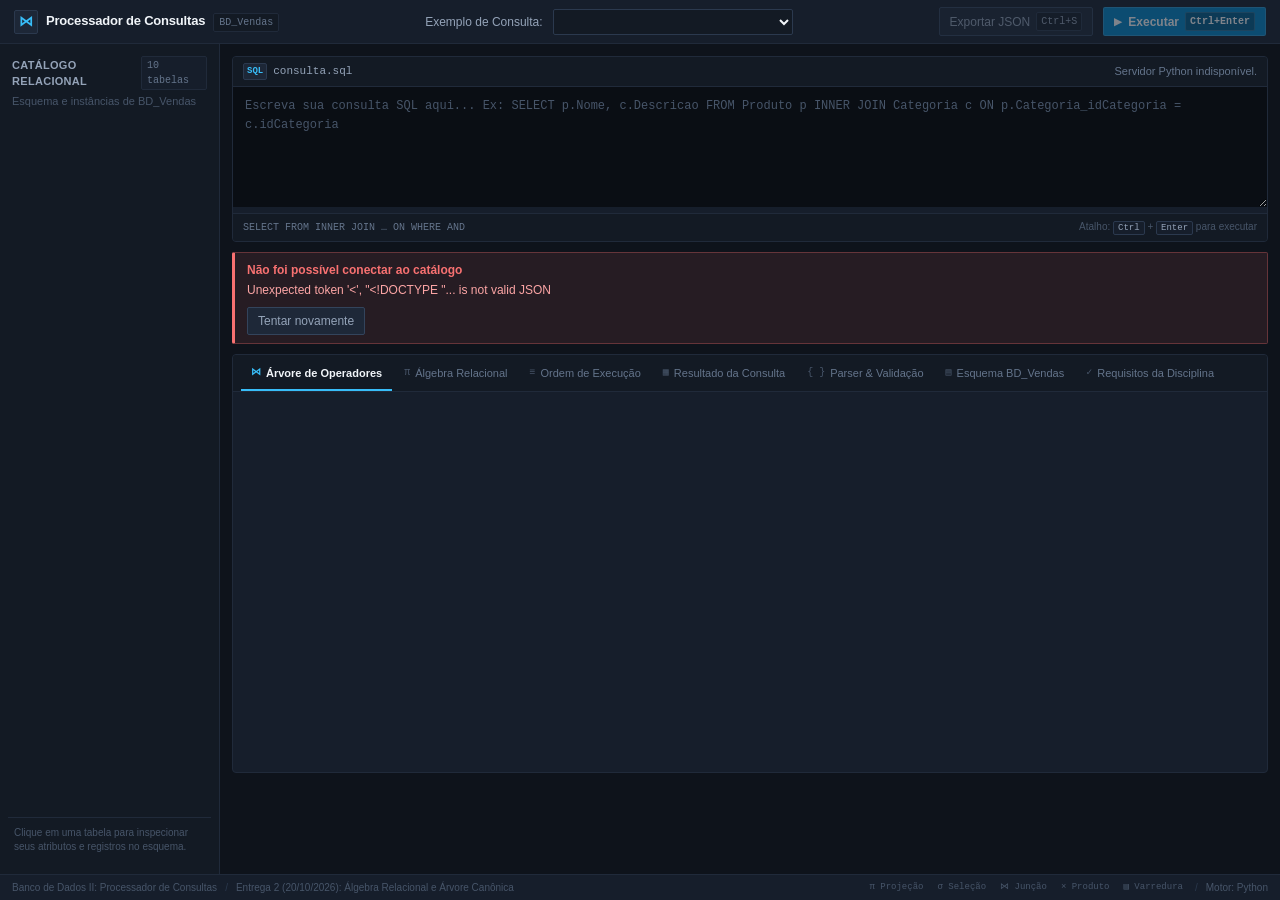
==== commit c2e22958: "style: reformular interface conforme frontend-design skill eliminando padroes de IA" ====
--- a/index.html
+++ b/index.html
@@ -3,38 +3,38 @@
 <head>
   <meta charset="UTF-8">
   <meta name="viewport" content="width=device-width, initial-scale=1">
-  <meta name="theme-color" content="#0c0e14">
+  <meta name="theme-color" content="#0e131b">
   <meta name="color-scheme" content="dark">
-  <title>QueryLab — Processador de Consultas SQL</title>
-  <link rel="icon" href="data:image/svg+xml,<svg xmlns='http://www.w3.org/2000/svg' viewBox='0 0 100 100'><rect width='100' height='100' rx='16' fill='%23131722'/><text x='50%' y='55%' dominant-baseline='central' text-anchor='middle' font-family='monospace' font-size='56' font-weight='bold' fill='%233b82f6'>⋈</text></svg>">
+  <title>Processador de Consultas: Álgebra Relacional e Grafo de Execução</title>
+  <link rel="icon" href="data:image/svg+xml,<svg xmlns='http://www.w3.org/2000/svg' viewBox='0 0 100 100'><rect width='100' height='100' rx='12' fill='%23161e2b'/><text x='50%' y='55%' dominant-baseline='central' text-anchor='middle' font-family='monospace' font-size='56' font-weight='bold' fill='%2338bdf8'>⋈</text></svg>">
   <link rel="stylesheet" href="/styles.css">
   <script type="module" src="/app.js"></script>
 </head>
 <body class="workbench-body">
 
-  <!-- Barra Superior de Ferramentas (48px) -->
+  <!-- Barra Superior da Ferramenta -->
   <header class="topbar">
     <div class="topbar-left">
-      <a class="brand" href="/" aria-label="QueryLab, processador de consultas SQL">
+      <a class="brand" href="/" aria-label="Processador de Consultas SQL">
         <span class="brand-glyph" aria-hidden="true">⋈</span>
         <div class="brand-titles">
-          <span class="brand-title">Query<em>Lab</em></span>
-          <span class="brand-tag">SQL Engine</span>
+          <span class="brand-title">Processador de Consultas</span>
+          <span class="brand-catalog-badge">BD_Vendas</span>
         </div>
       </a>
     </div>
 
     <div class="topbar-center">
-      <label for="example" class="example-selector-label">Exemplo:</label>
+      <label for="example" class="example-label">Exemplo de Consulta:</label>
       <select id="example" class="example-select" aria-label="Carregar exemplo de consulta SQL"></select>
     </div>
 
     <div class="topbar-right">
-      <button id="export" class="btn btn-ghost" disabled title="Exportar resultado estruturado em JSON (Ctrl+S)">
+      <button id="export" class="btn btn-secondary" disabled title="Exportar resultado estruturado em JSON (Ctrl+S)">
         <span>Exportar JSON</span>
         <kbd class="key-hint">Ctrl+S</kbd>
       </button>
-      <button id="run" class="btn btn-action" title="Executar consulta SQL (Ctrl+Enter)">
+      <button id="run" class="btn btn-primary" title="Executar consulta SQL (Ctrl+Enter)">
         <span class="btn-icon" aria-hidden="true">▶</span>
         <span>Executar</span>
         <kbd class="key-hint">Ctrl+Enter</kbd>
@@ -42,54 +42,23 @@
     </div>
   </header>
 
-  <!-- Layout Principal da IDE -->
+  <!-- Layout Principal do Workbench -->
   <div class="ide-container">
 
     <!-- Painel Lateral: Catálogo BD_Vendas -->
     <aside class="sidebar" aria-label="Catálogo do banco de dados">
-      <div class="sidebar-head">
-        <div class="sidebar-heading-row">
-          <span class="sidebar-heading">Catálogo BD_Vendas</span>
-          <span class="catalog-counter" id="catalog-count">10</span>
+      <div class="sidebar-header">
+        <div class="sidebar-title-row">
+          <span class="sidebar-title">Catálogo Relacional</span>
+          <span class="sidebar-badge" id="catalog-count">10 tabelas</span>
         </div>
-        <p class="sidebar-subtext">Modelo relacional e tabelas</p>
+        <p class="sidebar-caption">Esquema e instâncias de BD_Vendas</p>
       </div>
 
       <nav id="table-nav" class="table-list" aria-label="Tabelas do catálogo BD_Vendas"></nav>
 
-      <!-- Cartão de Estágios do Processador -->
-      <div class="pipeline-card">
-        <div class="pipeline-title">Estágios do Processador</div>
-        <ol id="pipeline" class="pipeline-steps">
-          <li class="step-item" data-step="1">
-            <span class="step-num">01</span>
-            <div class="step-info">
-              <strong>Análise Sintática</strong>
-              <span>Lexer & Parser recursivo</span>
-            </div>
-          </li>
-          <li class="step-item" data-step="2">
-            <span class="step-num">02</span>
-            <div class="step-info">
-              <strong>Validação Semântica</strong>
-              <span>Catálogo, tipos e escopo</span>
-            </div>
-          </li>
-          <li class="step-item" data-step="3">
-            <span class="step-num">03</span>
-            <div class="step-info">
-              <strong>Álgebra Relacional</strong>
-              <span>Conversão canônica formal</span>
-            </div>
-          </li>
-          <li class="step-item" data-step="4">
-            <span class="step-num">04</span>
-            <div class="step-info">
-              <strong>Grafo e Execução</strong>
-              <span>Árvore de operadores e plano</span>
-            </div>
-          </li>
-        </ol>
+      <div class="sidebar-hint">
+        <p>Clique em uma tabela para inspecionar seus atributos e registros no esquema.</p>
       </div>
     </aside>
 
@@ -97,29 +66,29 @@
     <main class="workbench-main">
 
       <!-- Editor SQL -->
-      <section class="editor-panel" aria-label="Editor de consulta SQL">
+      <section class="editor-section" aria-label="Editor de consulta SQL">
         <div class="editor-header">
-          <div class="file-tag">
-            <span class="file-icon">SQL</span>
-            <span class="file-name">consulta.sql</span>
+          <div class="editor-file-tab">
+            <span class="editor-file-icon">SQL</span>
+            <span class="editor-file-name">consulta.sql</span>
           </div>
-          <div id="status" class="status-line" role="status" aria-live="polite"></div>
+          <div id="status" class="editor-status" role="status" aria-live="polite"></div>
         </div>
 
-        <div class="editor-body">
+        <div class="editor-container">
           <label class="sr-only" for="sql">Consulta SQL</label>
           <textarea id="sql" spellcheck="false" aria-describedby="sql-help" placeholder="Escreva sua consulta SQL aqui... Ex: SELECT p.Nome, c.Descricao FROM Produto p INNER JOIN Categoria c ON p.Categoria_idCategoria = c.idCategoria"></textarea>
         </div>
 
-        <div class="editor-footer">
-          <div id="sql-help" class="syntax-capsules">
-            <span class="syntax-capsule">SELECT</span>
-            <span class="syntax-capsule">FROM</span>
-            <span class="syntax-capsule">INNER JOIN … ON</span>
-            <span class="syntax-capsule">WHERE</span>
-            <span class="syntax-capsule">AND</span>
+        <div class="editor-toolbar">
+          <div id="sql-help" class="syntax-tokens">
+            <span class="syntax-token">SELECT</span>
+            <span class="syntax-token">FROM</span>
+            <span class="syntax-token">INNER JOIN … ON</span>
+            <span class="syntax-token">WHERE</span>
+            <span class="syntax-token">AND</span>
           </div>
-          <div class="editor-hints">
+          <div class="editor-shortcut-hint">
             <span>Atalho: <kbd>Ctrl</kbd> + <kbd>Enter</kbd> para executar</span>
           </div>
         </div>
@@ -128,15 +97,15 @@
       <!-- Alerta de Erro Contextual -->
       <div id="error" class="error-banner" role="alert" hidden></div>
 
-      <!-- Barra de Métricas Rápidas -->
-      <section id="metrics" class="metrics-row" aria-label="Métricas da consulta"></section>
+      <!-- Barra de Telemetria da Consulta -->
+      <section id="metrics" class="telemetry-bar" aria-label="Telemetria da consulta"></section>
 
       <!-- Painel de Inspeção com Abas -->
-      <section class="workspace-card">
-        <div class="tab-toolbar">
-          <div class="tabs" role="tablist" aria-label="Painéis de inspeção">
+      <section class="inspector-card">
+        <div class="tab-header">
+          <div class="tabs" role="tablist" aria-label="Visualizações do processador">
             <button id="tab-graph" role="tab" aria-selected="true" aria-controls="panel" data-tab="graph">
-              <span class="tab-symbol">⋈</span> Grafo de Operadores
+              <span class="tab-symbol">⋈</span> Árvore de Operadores
             </button>
             <button id="tab-algebra" role="tab" aria-selected="false" aria-controls="panel" tabindex="-1" data-tab="algebra">
               <span class="tab-symbol">π</span> Álgebra Relacional
@@ -148,38 +117,39 @@
               <span class="tab-symbol">▦</span> Resultado da Consulta
             </button>
             <button id="tab-parser" role="tab" aria-selected="false" aria-controls="panel" tabindex="-1" data-tab="parser">
-              <span class="tab-symbol">{ }</span> Parser & AST
+              <span class="tab-symbol">{ }</span> Parser & Validação
             </button>
             <button id="tab-schema" role="tab" aria-selected="false" aria-controls="panel" tabindex="-1" data-tab="schema">
-              <span class="tab-symbol">▤</span> Esquema do Banco
+              <span class="tab-symbol">▤</span> Esquema BD_Vendas
             </button>
             <button id="tab-deliveries" role="tab" aria-selected="false" aria-controls="panel" tabindex="-1" data-tab="deliveries">
-              <span class="tab-symbol">✓</span> Cronograma
+              <span class="tab-symbol">✓</span> Requisitos da Disciplina
             </button>
           </div>
         </div>
+
         <div id="panel" class="inspector-content" role="tabpanel" aria-labelledby="tab-graph" tabindex="0"></div>
       </section>
 
     </main>
   </div>
 
-  <!-- Barra de Rodapé (28px) -->
+  <!-- Barra de Rodapé Técnica -->
   <footer class="statusbar">
     <div class="statusbar-left">
       <span>Banco de Dados II: Processador de Consultas</span>
-      <span class="statusbar-divider">|</span>
-      <span>Entrega 2 (20/10/2026)</span>
+      <span class="statusbar-sep">/</span>
+      <span>Entrega 2 (20/10/2026): Álgebra Relacional e Árvore Canônica</span>
     </div>
     <div class="statusbar-right">
-      <span class="algebra-legend">
-        <b>π</b> Projeção
-        <b>σ</b> Seleção
-        <b>⋈</b> Junção
-        <b>×</b> Produto Cartesiano
-        <b>▤</b> Varredura
+      <span class="operator-guide">
+        <span class="op-chip op-proj">π Projeção</span>
+        <span class="op-chip op-sel">σ Seleção</span>
+        <span class="op-chip op-join">⋈ Junção</span>
+        <span class="op-chip op-prod">× Produto</span>
+        <span class="op-chip op-scan">▤ Varredura</span>
       </span>
-      <span class="statusbar-divider">|</span>
+      <span class="statusbar-sep">/</span>
       <span>Motor: Python</span>
     </div>
   </footer>
--- a/styles.css
+++ b/styles.css
@@ -1,77 +1,80 @@
 /* ==========================================================================
-   QueryLab — Design System de Engenharia de Banco de Dados
-   Aparência: Dark Slate / Obsidian Graphite (DataGrip / TablePlus / Linear)
+   Processador de Consultas SQL — Workbench de Banco de Dados
+   Design técnico de engenharia: sóbrio, densidade informacional, sem artifícios
+   decorativos ou clichês gerados. Foco em álgebra relacional e árvores de execução.
    ========================================================================== */
 
 :root {
-  /* Superfícies */
-  --bg-app: #0b0d13;
-  --bg-sidebar: #0f121a;
-  --bg-surface: #141824;
-  --bg-surface-hover: #1c2233;
-  --bg-surface-active: #232b40;
-  --bg-editor: #090b10;
-
-  /* Bordas técnicas precisas */
-  --border-subtle: #1c2333;
-  --border-default: #273147;
-  --border-strong: #384666;
-  --border-focus: #3b82f6;
-
-  /* Tipografia */
-  --text-primary: #f1f4f9;
-  --text-secondary: #9da8bc;
-  --text-muted: #6f7c95;
-  --text-dim: #525f78;
-
-  /* Destaque principal: Electric Cobalt */
-  --accent: #3b82f6;
-  --accent-hover: #60a5fa;
-  --accent-active: #2563eb;
-  --accent-subtle: rgba(59, 130, 246, 0.12);
-  --accent-border: rgba(59, 130, 246, 0.35);
-
-  /* Cores semânticas dos operadores relacionais */
-  --op-proj: #a78bfa;
-  --op-proj-bg: rgba(167, 139, 250, 0.12);
-  --op-proj-border: rgba(167, 139, 250, 0.3);
+  /* Superfícies sólidas em ardósia técnica (Slate / Charcoal) */
+  --bg-app: #0e131b;
+  --bg-sidebar: #131a24;
+  --bg-surface: #161e2b;
+  --bg-surface-elevated: #1d2737;
+  --bg-surface-hover: #222e40;
+  --bg-editor: #0a0e14;
+
+  /* Bordas funcionais de 1px */
+  --border-subtle: #202a3a;
+  --border-default: #2b394e;
+  --border-strong: #3d4f6a;
+  --border-focus: #38bdf8;
+
+  /* Tipografia neutra de alta fidelidade e contraste (WCAG AAA) */
+  --text-primary: #f1f5f9;
+  --text-secondary: #94a3b8;
+  --text-muted: #64748b;
+  --text-dim: #475569;
+
+  /* Cores funcionais de ação */
+  --btn-primary-bg: #0284c7;
+  --btn-primary-hover: #0369a1;
+  --btn-primary-text: #ffffff;
+  --btn-secondary-bg: #1e2838;
+  --btn-secondary-hover: #27354a;
+  --btn-secondary-border: #33445c;
+
+  /* Cores semânticas dos operadores de Álgebra Relacional */
+  --op-proj: #c084fc;
+  --op-proj-bg: rgba(192, 132, 252, 0.12);
+  --op-proj-border: rgba(192, 132, 252, 0.32);
 
   --op-sel: #fbbf24;
   --op-sel-bg: rgba(251, 191, 36, 0.12);
-  --op-sel-border: rgba(251, 191, 36, 0.3);
+  --op-sel-border: rgba(251, 191, 36, 0.32);
 
   --op-join: #34d399;
   --op-join-bg: rgba(52, 211, 153, 0.12);
-  --op-join-border: rgba(52, 211, 153, 0.3);
+  --op-join-border: rgba(52, 211, 153, 0.32);
 
   --op-prod: #f87171;
   --op-prod-bg: rgba(248, 113, 113, 0.12);
-  --op-prod-border: rgba(248, 113, 113, 0.3);
+  --op-prod-border: rgba(248, 113, 113, 0.32);
 
   --op-scan: #38bdf8;
   --op-scan-bg: rgba(56, 189, 248, 0.12);
-  --op-scan-border: rgba(56, 189, 248, 0.3);
-
-  /* Status */
-  --status-ok: #10b981;
-  --status-ok-bg: rgba(16, 185, 129, 0.1);
-  --status-ok-border: rgba(16, 185, 129, 0.28);
-  --status-warn: #f59e0b;
-  --status-err: #ef4444;
-  --status-err-bg: rgba(239, 68, 68, 0.1);
-  --status-err-border: rgba(239, 68, 68, 0.3);
-
-  /* Tipografia */
-  --font-sans: -apple-system, BlinkMacSystemFont, "Inter", "Segoe UI", Roboto, system-ui, sans-serif;
-  --font-mono: "JetBrains Mono", "SF Mono", "Cascadia Code", Consolas, "Fira Code", monospace;
-
-  /* Raio e transições precisas */
-  --radius-xs: 3px;
-  --radius-sm: 5px;
-  --radius-md: 7px;
-  --ease: 120ms cubic-bezier(0.16, 1, 0.3, 1);
-  --shadow-sm: 0 1px 2px rgba(0, 0, 0, 0.35);
-  --shadow-md: 0 4px 12px rgba(0, 0, 0, 0.45);
+  --op-scan-border: rgba(56, 189, 248, 0.32);
+
+  /* Status operacionais */
+  --status-ok: #34d399;
+  --status-ok-bg: rgba(52, 211, 153, 0.12);
+  --status-ok-border: rgba(52, 211, 153, 0.3);
+
+  --status-warn: #fbbf24;
+  --status-warn-bg: rgba(251, 191, 36, 0.12);
+  --status-warn-border: rgba(251, 191, 36, 0.3);
+
+  --status-err: #f87171;
+  --status-err-bg: rgba(248, 113, 113, 0.1);
+  --status-err-border: rgba(248, 113, 113, 0.3);
+
+  /* Fontes do sistema (rápidas, nativas, alta densidade e legibilidade) */
+  --font-sans: -apple-system, BlinkMacSystemFont, "Segoe UI", Roboto, "Noto Sans", Helvetica, Arial, sans-serif;
+  --font-mono: "JetBrains Mono", "SF Mono", Menlo, Consolas, "Liberation Mono", monospace;
+
+  /* Raio funcional técnico (2px a 4px) */
+  --radius-xs: 2px;
+  --radius-sm: 4px;
+  --ease: 120ms ease;
 }
 
 *, *::before, *::after {
@@ -87,7 +90,6 @@
   font-size: 13px;
   line-height: 1.5;
   -webkit-font-smoothing: antialiased;
-  -moz-osx-font-smoothing: grayscale;
 }
 
 body.workbench-body {
@@ -102,12 +104,12 @@
 }
 
 button:focus-visible, a:focus-visible, select:focus-visible, textarea:focus-visible, [tabindex="0"]:focus-visible {
-  outline: 2px solid var(--accent);
+  outline: 2px solid var(--border-focus);
   outline-offset: 1px;
 }
 
 ::selection {
-  background: rgba(59, 130, 246, 0.35);
+  background: rgba(56, 189, 248, 0.3);
   color: #ffffff;
 }
 
@@ -116,17 +118,17 @@
 }
 
 /* ==========================================================================
-   Barra Superior de Ferramentas (Topbar)
+   Barra Superior de Ferramentas
    ========================================================================== */
 
 .topbar {
-  height: 48px;
+  height: 44px;
   background: var(--bg-surface);
   border-bottom: 1px solid var(--border-subtle);
   display: flex;
   align-items: center;
   justify-content: space-between;
-  padding: 0 16px;
+  padding: 0 14px;
   gap: 16px;
   flex-shrink: 0;
   z-index: 20;
@@ -135,13 +137,13 @@
 .topbar-left, .topbar-center, .topbar-right {
   display: flex;
   align-items: center;
-  gap: 12px;
+  gap: 10px;
 }
 
 .brand {
   display: flex;
   align-items: center;
-  gap: 10px;
+  gap: 8px;
   text-decoration: none;
   color: var(--text-primary);
 }
@@ -149,13 +151,14 @@
 .brand-glyph {
   display: inline-grid;
   place-items: center;
-  width: 28px;
-  height: 28px;
-  background: var(--accent-subtle);
-  color: var(--accent);
-  border: 1px solid var(--accent-border);
-  border-radius: var(--radius-xs);
-  font-size: 15px;
+  width: 24px;
+  height: 24px;
+  background: var(--bg-surface-elevated);
+  color: var(--op-scan);
+  border: 1px solid var(--border-default);
+  border-radius: var(--radius-xs);
+  font-family: var(--font-mono);
+  font-size: 14px;
   font-weight: 700;
   line-height: 1;
 }
@@ -163,32 +166,29 @@
 .brand-titles {
   display: flex;
   align-items: baseline;
-  gap: 6px;
+  gap: 8px;
 }
 
 .brand-title {
-  font-size: 14px;
-  font-weight: 700;
-  letter-spacing: -0.3px;
-}
-
-.brand-title em {
-  font-style: normal;
-  color: var(--accent);
-}
-
-.brand-tag {
-  font-family: var(--font-mono);
-  font-size: 10px;
-  color: var(--text-muted);
-  text-transform: uppercase;
-  letter-spacing: 0.5px;
-}
-
-.example-selector-label {
-  font-size: 11px;
-  font-weight: 500;
-  color: var(--text-muted);
+  font-size: 13px;
+  font-weight: 600;
+  color: var(--text-primary);
+  letter-spacing: -0.2px;
+}
+
+.brand-catalog-badge {
+  font-family: var(--font-mono);
+  font-size: 10px;
+  color: var(--text-muted);
+  background: var(--bg-sidebar);
+  border: 1px solid var(--border-subtle);
+  padding: 1px 5px;
+  border-radius: var(--radius-xs);
+}
+
+.example-label {
+  font-size: 12px;
+  color: var(--text-secondary);
 }
 
 .example-select {
@@ -196,33 +196,29 @@
   color: var(--text-primary);
   border: 1px solid var(--border-default);
   border-radius: var(--radius-xs);
-  padding: 5px 10px;
+  padding: 4px 8px;
   font-size: 12px;
-  min-width: 230px;
+  min-width: 240px;
   cursor: pointer;
-  transition: border-color var(--ease);
 }
 
 .example-select:hover {
   border-color: var(--border-strong);
 }
 
-/* ==========================================================================
-   Botões Técnicos
-   ========================================================================== */
-
+/* Botões */
 .btn {
   display: inline-flex;
   align-items: center;
-  gap: 8px;
-  padding: 6px 12px;
+  gap: 6px;
+  padding: 4px 10px;
   font-size: 12px;
   font-weight: 500;
   border-radius: var(--radius-xs);
   border: 1px solid transparent;
   cursor: pointer;
   white-space: nowrap;
-  transition: background var(--ease), border-color var(--ease), color var(--ease);
+  transition: background var(--ease), border-color var(--ease);
 }
 
 .btn-icon {
@@ -230,31 +226,27 @@
   line-height: 1;
 }
 
-.btn-ghost {
-  background: var(--bg-sidebar);
-  border-color: var(--border-default);
+.btn-secondary {
+  background: var(--btn-secondary-bg);
+  border-color: var(--btn-secondary-border);
   color: var(--text-secondary);
 }
 
-.btn-ghost:hover:not(:disabled) {
-  background: var(--bg-surface-hover);
+.btn-secondary:hover:not(:disabled) {
+  background: var(--btn-secondary-hover);
   color: var(--text-primary);
   border-color: var(--border-strong);
 }
 
-.btn-action {
-  background: var(--accent);
-  color: #ffffff;
-  border-color: var(--accent);
-}
-
-.btn-action:hover:not(:disabled) {
-  background: var(--accent-hover);
-  border-color: var(--accent-hover);
-}
-
-.btn:active:not(:disabled) {
-  transform: translateY(1px);
+.btn-primary {
+  background: var(--btn-primary-bg);
+  color: var(--btn-primary-text);
+  border-color: rgba(255, 255, 255, 0.15);
+  font-weight: 600;
+}
+
+.btn-primary:hover:not(:disabled) {
+  background: var(--btn-primary-hover);
 }
 
 .btn:disabled {
@@ -272,23 +264,23 @@
   color: inherit;
 }
 
-.btn-ghost .key-hint {
+.btn-secondary .key-hint {
   border-color: var(--border-default);
 }
 
 /* ==========================================================================
-   Layout Principal da IDE
+   Layout Principal (Duas Colunas)
    ========================================================================== */
 
 .ide-container {
   display: grid;
-  grid-template-columns: 260px minmax(0, 1fr);
+  grid-template-columns: 220px minmax(0, 1fr);
   flex: 1;
-  min-height: calc(100vh - 48px - 28px);
+  min-height: calc(100vh - 44px - 26px);
 }
 
 /* ==========================================================================
-   Painel Lateral (Sidebar)
+   Painel Lateral: Catálogo BD_Vendas
    ========================================================================== */
 
 .sidebar {
@@ -296,41 +288,40 @@
   border-right: 1px solid var(--border-subtle);
   display: flex;
   flex-direction: column;
-  padding: 14px 12px;
-  gap: 16px;
+  padding: 12px 8px;
+  gap: 12px;
   overflow-y: auto;
 }
 
-.sidebar-head {
+.sidebar-header {
   padding: 0 4px;
 }
 
-.sidebar-heading-row {
+.sidebar-title-row {
   display: flex;
   align-items: center;
   justify-content: space-between;
 }
 
-.sidebar-heading {
-  font-size: 11px;
-  font-weight: 600;
+.sidebar-title {
+  font-size: 11px;
+  font-weight: 600;
+  color: var(--text-secondary);
   text-transform: uppercase;
-  letter-spacing: 0.6px;
-  color: var(--text-muted);
-}
-
-.catalog-counter {
-  font-family: var(--font-mono);
-  font-size: 10px;
-  font-weight: 600;
-  padding: 1px 6px;
+  letter-spacing: 0.3px;
+}
+
+.sidebar-badge {
+  font-family: var(--font-mono);
+  font-size: 10px;
+  padding: 1px 5px;
   background: var(--bg-surface);
   border: 1px solid var(--border-subtle);
   border-radius: var(--radius-xs);
-  color: var(--text-secondary);
-}
-
-.sidebar-subtext {
+  color: var(--text-muted);
+}
+
+.sidebar-caption {
   margin: 3px 0 0;
   font-size: 11px;
   color: var(--text-dim);
@@ -339,278 +330,216 @@
 .table-list {
   display: flex;
   flex-direction: column;
-  gap: 2px;
+  gap: 1px;
 }
 
 .table-list button {
   display: flex;
   align-items: center;
-  gap: 8px;
+  gap: 6px;
   width: 100%;
-  padding: 6px 9px;
+  padding: 5px 8px;
   background: transparent;
   border: 1px solid transparent;
   border-radius: var(--radius-xs);
   color: var(--text-secondary);
   font-family: var(--font-mono);
-  font-size: 12px;
+  font-size: 11px;
   text-align: left;
   cursor: pointer;
   transition: all var(--ease);
 }
 
+.table-list button .nav-icon {
+  color: var(--text-dim);
+  font-size: 10px;
+}
+
+.table-list button .nav-table-name {
+  flex: 1;
+  overflow: hidden;
+  text-overflow: ellipsis;
+  white-space: nowrap;
+}
+
+.table-list button .nav-count {
+  font-size: 10px;
+  color: var(--text-dim);
+}
+
 .table-list button:hover {
   background: var(--bg-surface);
   color: var(--text-primary);
-}
-
-.table-list button[aria-current="true"], .table-list button.selected {
-  background: var(--accent-subtle);
-  border-color: var(--accent-border);
-  color: var(--accent);
-}
-
-.table-list button span:first-child {
+  border-color: var(--border-subtle);
+}
+
+.table-list button.selected,
+.table-list button[aria-current="true"] {
+  background: var(--bg-surface-elevated);
+  border-color: var(--border-default);
+  color: var(--op-scan);
+  font-weight: 600;
+}
+
+.sidebar-hint {
+  margin-top: auto;
+  padding: 8px 6px;
+  border-top: 1px solid var(--border-subtle);
+  font-size: 10px;
+  line-height: 1.4;
   color: var(--text-dim);
-  font-size: 11px;
-}
-
-.table-list button:hover span:first-child,
-.table-list button[aria-current="true"] span:first-child {
-  color: var(--accent);
-}
-
-.table-list button small {
-  margin-left: auto;
-  font-size: 10px;
+}
+
+.sidebar-hint p {
+  margin: 0;
+}
+
+/* ==========================================================================
+   Área de Trabalho Principal
+   ========================================================================== */
+
+.workbench-main {
+  display: flex;
+  flex-direction: column;
+  padding: 12px;
+  gap: 10px;
+  overflow-y: auto;
+  background: var(--bg-app);
+}
+
+/* Editor SQL */
+.editor-section {
+  background: var(--bg-surface);
+  border: 1px solid var(--border-subtle);
+  border-radius: var(--radius-sm);
+  overflow: hidden;
+  display: flex;
+  flex-direction: column;
+}
+
+.editor-header {
+  height: 30px;
+  background: var(--bg-sidebar);
+  border-bottom: 1px solid var(--border-subtle);
+  display: flex;
+  align-items: center;
+  justify-content: space-between;
+  padding: 0 10px;
+  gap: 10px;
+}
+
+.editor-file-tab {
+  display: flex;
+  align-items: center;
+  gap: 6px;
+  font-family: var(--font-mono);
+  font-size: 11px;
+}
+
+.editor-file-icon {
+  font-size: 9px;
+  font-weight: 700;
+  padding: 1px 3px;
+  background: var(--bg-surface-elevated);
+  color: var(--op-scan);
+  border-radius: 2px;
+  border: 1px solid var(--border-default);
+}
+
+.editor-file-name {
+  color: var(--text-secondary);
+}
+
+.editor-status {
+  font-size: 11px;
+  color: var(--text-muted);
+  overflow: hidden;
+  text-overflow: ellipsis;
+  white-space: nowrap;
+}
+
+.editor-status:empty {
+  display: none;
+}
+
+.editor-status.pending {
+  color: var(--status-warn);
+}
+
+.editor-container {
+  position: relative;
+}
+
+textarea#sql {
+  width: 100%;
+  height: 120px;
+  min-height: 90px;
+  max-height: 350px;
+  resize: vertical;
+  background: var(--bg-editor);
+  color: var(--text-primary);
+  border: 0;
+  outline: none;
+  padding: 10px 12px;
+  font-family: var(--font-mono);
+  font-size: 12px;
+  line-height: 1.6;
+  tab-size: 2;
+  caret-color: var(--border-focus);
+}
+
+textarea#sql::placeholder {
   color: var(--text-dim);
+}
+
+.editor-toolbar {
+  height: 28px;
+  background: var(--bg-sidebar);
+  border-top: 1px solid var(--border-subtle);
+  display: flex;
+  align-items: center;
+  justify-content: space-between;
+  padding: 0 10px;
+  font-size: 11px;
+}
+
+.syntax-tokens {
+  display: flex;
+  align-items: center;
+  gap: 6px;
+}
+
+.syntax-token {
+  font-family: var(--font-mono);
+  font-size: 10px;
+  color: var(--text-muted);
+}
+
+.editor-shortcut-hint {
+  font-size: 10px;
+  color: var(--text-dim);
+}
+
+kbd {
+  font-family: var(--font-mono);
+  font-size: 9px;
   padding: 1px 4px;
-  background: var(--bg-app);
-  border-radius: 2px;
-}
-
-/* Card de Estágios do Pipeline */
-.pipeline-card {
-  margin-top: auto;
-  padding: 12px;
   background: var(--bg-surface);
-  border: 1px solid var(--border-subtle);
-  border-radius: var(--radius-xs);
-}
-
-.pipeline-title {
-  font-size: 10px;
-  font-weight: 600;
-  text-transform: uppercase;
-  letter-spacing: 0.6px;
-  color: var(--text-muted);
-  margin-bottom: 10px;
-}
-
-.pipeline-steps {
-  list-style: none;
-  margin: 0;
-  padding: 0;
-  display: flex;
-  flex-direction: column;
-  gap: 8px;
-}
-
-.step-item {
-  display: flex;
-  align-items: flex-start;
-  gap: 8px;
-}
-
-.step-num {
-  font-family: var(--font-mono);
-  font-size: 10px;
-  font-weight: 600;
-  color: var(--text-muted);
-  background: var(--bg-sidebar);
   border: 1px solid var(--border-default);
   border-radius: 2px;
-  width: 20px;
-  height: 20px;
-  display: grid;
-  place-items: center;
-  flex-shrink: 0;
-  transition: all var(--ease);
-}
-
-.step-info strong {
-  display: block;
-  font-size: 11px;
-  font-weight: 600;
-  color: var(--text-secondary);
-}
-
-.step-info span {
-  display: block;
-  font-size: 10px;
-  color: var(--text-dim);
-}
-
-.pipeline-card.complete .step-num {
-  background: var(--status-ok-bg);
-  border-color: var(--status-ok-border);
-  color: var(--status-ok);
-}
-
-.pipeline-card.complete .step-info strong {
-  color: var(--text-primary);
-}
-
-/* ==========================================================================
-   Área Principal de Trabalho (Workbench Main)
-   ========================================================================== */
-
-.workbench-main {
-  display: flex;
-  flex-direction: column;
-  padding: 16px;
-  gap: 14px;
-  overflow-y: auto;
-}
-
-/* Editor SQL */
-.editor-panel {
-  background: var(--bg-editor);
-  border: 1px solid var(--border-default);
-  border-radius: var(--radius-sm);
-  display: flex;
-  flex-direction: column;
-  overflow: hidden;
-  transition: border-color var(--ease);
-}
-
-.editor-panel:focus-within {
-  border-color: var(--border-focus);
-}
-
-.editor-header {
-  height: 36px;
-  background: var(--bg-surface);
-  border-bottom: 1px solid var(--border-subtle);
-  display: flex;
-  align-items: center;
-  justify-content: space-between;
-  padding: 0 12px;
-  gap: 12px;
-}
-
-.file-tag {
-  display: inline-flex;
-  align-items: center;
-  gap: 6px;
-  font-family: var(--font-mono);
-  font-size: 12px;
-  font-weight: 500;
-  color: var(--text-primary);
-}
-
-.file-icon {
-  font-size: 9px;
-  font-weight: 700;
-  background: var(--accent-subtle);
-  color: var(--accent);
-  padding: 2px 4px;
-  border-radius: 2px;
-  border: 1px solid var(--accent-border);
-}
-
-.status-line {
-  font-family: var(--font-mono);
-  font-size: 11px;
-  color: var(--status-ok);
-  white-space: nowrap;
-  overflow: hidden;
-  text-overflow: ellipsis;
-}
-
-.status-line:empty {
-  display: none;
-}
-
-.status-line.pending {
-  color: var(--status-warn);
-}
-
-.editor-body {
-  position: relative;
-}
-
-textarea#sql {
-  width: 100%;
-  height: 160px;
-  min-height: 120px;
-  max-height: 480px;
-  resize: vertical;
-  background: transparent;
-  color: var(--text-primary);
-  border: 0;
-  outline: none;
-  padding: 14px 16px;
-  font-family: var(--font-mono);
-  font-size: 13px;
-  line-height: 1.7;
-  tab-size: 2;
-  caret-color: var(--accent);
-}
-
-textarea#sql::placeholder {
-  color: var(--text-dim);
-}
-
-.editor-footer {
-  height: 34px;
-  background: var(--bg-surface);
-  border-top: 1px solid var(--border-subtle);
-  display: flex;
-  align-items: center;
-  justify-content: space-between;
-  padding: 0 12px;
-  gap: 12px;
-  font-size: 11px;
-}
-
-.syntax-capsules {
-  display: flex;
-  align-items: center;
-  gap: 6px;
-}
-
-.syntax-capsule {
-  font-family: var(--font-mono);
-  font-size: 10px;
-  color: var(--text-muted);
-}
-
-.editor-hints {
-  font-size: 11px;
-  color: var(--text-dim);
-}
-
-kbd {
-  font-family: var(--font-mono);
-  font-size: 10px;
-  padding: 1px 4px;
-  background: var(--bg-app);
-  border: 1px solid var(--border-strong);
-  border-radius: 3px;
   color: var(--text-secondary);
 }
 
 /* Alerta de Erro Contextual */
 .error-banner {
-  padding: 12px 14px;
+  padding: 8px 12px;
   background: var(--status-err-bg);
   border: 1px solid var(--status-err-border);
   border-left: 3px solid var(--status-err);
   border-radius: var(--radius-xs);
   color: #fca5a5;
   font-size: 12px;
-  line-height: 1.6;
+  line-height: 1.5;
 }
 
 .error-banner strong {
@@ -621,68 +550,57 @@
   margin-bottom: 2px;
 }
 
-.error-banner span {
+.error-banner .error-loc {
   font-family: var(--font-mono);
   font-size: 11px;
   color: var(--text-secondary);
 }
 
+/* Barra de Telemetria Técnica Inline */
+.telemetry-bar {
+  display: flex;
+  align-items: center;
+  gap: 12px;
+  padding: 6px 10px;
+  background: var(--bg-surface);
+  border: 1px solid var(--border-subtle);
+  border-radius: var(--radius-xs);
+  font-size: 11px;
+  flex-wrap: wrap;
+}
+
+.telemetry-bar:empty {
+  display: none;
+}
+
+.telemetry-item {
+  display: inline-flex;
+  align-items: baseline;
+  gap: 5px;
+}
+
+.telemetry-item + .telemetry-item::before {
+  content: "/";
+  color: var(--border-strong);
+  margin-right: 8px;
+}
+
+.telemetry-label {
+  color: var(--text-muted);
+}
+
+.telemetry-val {
+  font-family: var(--font-mono);
+  font-size: 11px;
+  font-weight: 600;
+  color: var(--text-primary);
+}
+
 /* ==========================================================================
-   Régua de Métricas Rápidas
+   Painel de Inspeção com Abas
    ========================================================================== */
 
-.metrics-row {
-  display: grid;
-  grid-template-columns: repeat(4, minmax(0, 1fr));
-  gap: 1px;
-  background: var(--border-subtle);
-  border: 1px solid var(--border-subtle);
-  border-radius: var(--radius-xs);
-  overflow: hidden;
-}
-
-.metrics-row:empty {
-  display: none;
-}
-
-.metric {
-  background: var(--bg-surface);
-  padding: 10px 14px;
-  display: flex;
-  flex-direction: column;
-}
-
-.metric-label {
-  font-family: var(--font-mono);
-  font-size: 10px;
-  font-weight: 600;
-  text-transform: uppercase;
-  letter-spacing: 0.5px;
-  color: var(--text-muted);
-}
-
-.metric-value {
-  font-family: var(--font-mono);
-  font-size: 20px;
-  font-weight: 700;
-  color: var(--text-primary);
-  margin: 4px 0 2px;
-  line-height: 1.2;
-}
-
-.metric-foot {
-  font-size: 10px;
-  color: var(--text-dim);
-  white-space: nowrap;
-  overflow: hidden;
-  text-overflow: ellipsis;
-}
-
-/* ==========================================================================
-   Inspetor de Análise (Workspace Card)
-   ========================================================================== */
-
-.workspace-card {
+.inspector-card {
   background: var(--bg-surface);
   border: 1px solid var(--border-subtle);
   border-radius: var(--radius-sm);
@@ -691,42 +609,39 @@
   overflow: hidden;
 }
 
-.tab-toolbar {
-  padding: 8px 12px;
+.tab-header {
+  padding: 4px 8px 0;
   background: var(--bg-sidebar);
   border-bottom: 1px solid var(--border-subtle);
   display: flex;
   align-items: center;
+  overflow-x: auto;
 }
 
 .tabs {
   display: inline-flex;
   gap: 2px;
-  padding: 3px;
-  background: var(--bg-app);
-  border: 1px solid var(--border-subtle);
-  border-radius: var(--radius-xs);
 }
 
 .tabs button[role="tab"] {
   display: inline-flex;
   align-items: center;
-  gap: 6px;
-  padding: 6px 12px;
-  font-size: 12px;
+  gap: 5px;
+  padding: 6px 10px 8px;
+  font-size: 11px;
   font-weight: 500;
   border: 0;
-  border-radius: 2px;
+  border-bottom: 2px solid transparent;
   background: transparent;
   color: var(--text-muted);
   cursor: pointer;
-  transition: all var(--ease);
   white-space: nowrap;
+  transition: color var(--ease), border-color var(--ease);
 }
 
 .tab-symbol {
   font-family: var(--font-mono);
-  font-size: 11px;
+  font-size: 10px;
   color: var(--text-dim);
 }
 
@@ -734,667 +649,737 @@
   color: var(--text-primary);
 }
 
-.tabs button[role="tab"]:hover .tab-symbol {
-  color: var(--text-secondary);
-}
-
 .tabs button[role="tab"][aria-selected="true"] {
-  background: var(--bg-surface-active);
-  color: var(--text-primary);
-  font-weight: 600;
-  box-shadow: var(--shadow-sm);
+  color: var(--text-primary);
+  font-weight: 600;
+  border-bottom-color: var(--border-focus);
 }
 
 .tabs button[role="tab"][aria-selected="true"] .tab-symbol {
-  color: var(--accent);
+  color: var(--op-scan);
 }
 
 .inspector-content {
-  padding: 16px;
+  padding: 14px;
   min-height: 380px;
 }
 
 .panel-heading {
-  margin-bottom: 14px;
+  margin-bottom: 12px;
 }
 
 .panel-heading h2 {
   margin: 0;
-  font-size: 15px;
+  font-size: 13px;
   font-weight: 600;
   color: var(--text-primary);
 }
 
 .panel-heading p {
-  margin: 3px 0 0;
-  font-size: 11px;
-  color: var(--text-muted);
-}
-
-.empty {
-  padding: 48px 16px;
+  margin: 2px 0 0;
+  font-size: 11px;
+  color: var(--text-muted);
+}
+
+.empty-state {
+  padding: 40px 16px;
   text-align: center;
   font-size: 12px;
   color: var(--text-muted);
 }
 
-.note {
-  margin: 14px 0 0;
-  font-size: 11px;
-  line-height: 1.6;
-  color: var(--text-muted);
+.technical-footnote {
+  margin-top: 14px;
+  padding: 8px 10px;
+  background: var(--bg-sidebar);
+  border-radius: var(--radius-xs);
+  border: 1px solid var(--border-subtle);
+  font-size: 10px;
+  line-height: 1.5;
+  color: var(--text-muted);
+}
+
+.technical-footnote strong {
+  color: var(--text-secondary);
 }
 
 /* ==========================================================================
-   Visualização: Grafo de Operadores (Árvore Canônica)
+   Visualização 1: Árvore de Operadores (Grafo Canônico)
    ========================================================================== */
 
-.graph-wrapper {
+.graph-container {
   display: flex;
   flex-direction: column;
-  gap: 14px;
-}
-
-.graph-legend-row {
+  gap: 12px;
+}
+
+.graph-legend {
   display: flex;
   align-items: center;
   justify-content: space-between;
+  gap: 10px;
+  flex-wrap: wrap;
+  font-size: 10px;
+  color: var(--text-muted);
+  padding: 5px 8px;
+  background: var(--bg-sidebar);
+  border-radius: var(--radius-xs);
+  border: 1px solid var(--border-subtle);
+}
+
+.legend-tags {
+  display: flex;
+  align-items: center;
+  gap: 8px;
+  flex-wrap: wrap;
+}
+
+.legend-tag {
+  display: inline-flex;
+  align-items: center;
+  gap: 4px;
+  font-size: 10px;
+}
+
+.legend-tag b {
+  display: inline-grid;
+  place-items: center;
+  width: 16px;
+  height: 16px;
+  border-radius: 2px;
+  font-family: var(--font-mono);
+  font-size: 10px;
+  line-height: 1;
+}
+
+/* Badges semânticos de operadores */
+.op-badge-proj, .sym-proj {
+  background: var(--op-proj-bg);
+  color: var(--op-proj);
+  border: 1px solid var(--op-proj-border);
+}
+
+.op-badge-sel, .sym-sel {
+  background: var(--op-sel-bg);
+  color: var(--op-sel);
+  border: 1px solid var(--op-sel-border);
+}
+
+.op-badge-join, .sym-join {
+  background: var(--op-join-bg);
+  color: var(--op-join);
+  border: 1px solid var(--op-join-border);
+}
+
+.op-badge-prod, .sym-prod {
+  background: var(--op-prod-bg);
+  color: var(--op-prod);
+  border: 1px solid var(--op-prod-border);
+}
+
+.op-badge-scan {
+  background: var(--op-scan-bg);
+  color: var(--op-scan);
+  border: 1px solid var(--op-scan-border);
+}
+
+/* Árvore Hierárquica de Operadores */
+.tree-viewport {
+  display: flex;
+  flex-direction: column;
+  align-items: center;
+  padding: 16px 8px;
+  background: var(--bg-editor);
+  border: 1px solid var(--border-subtle);
+  border-radius: var(--radius-xs);
+  overflow-x: auto;
+}
+
+.tree-subtree {
+  display: flex;
+  flex-direction: column;
+  align-items: center;
+  width: 100%;
+}
+
+.tree-leaf-wrapper {
+  display: flex;
+  justify-content: center;
+}
+
+.tree-node-card {
+  display: flex;
+  align-items: stretch;
+  background: var(--bg-surface);
+  border: 1px solid var(--border-default);
+  border-radius: var(--radius-xs);
+  width: 320px;
+  max-width: 90vw;
+  box-shadow: 0 1px 3px rgba(0, 0, 0, 0.2);
+  transition: border-color var(--ease);
+}
+
+.tree-node-card:hover {
+  border-color: var(--border-strong);
+}
+
+.tree-node-card.is-leaf {
+  border-style: dashed;
+  background: var(--bg-sidebar);
+}
+
+.node-badge-col {
+  width: 36px;
+  display: grid;
+  place-items: center;
+  background: var(--bg-sidebar);
+  border-right: 1px solid var(--border-subtle);
+  flex-shrink: 0;
+}
+
+.node-symbol {
+  display: inline-grid;
+  place-items: center;
+  width: 22px;
+  height: 22px;
+  border-radius: 2px;
+  font-family: var(--font-mono);
+  font-size: 12px;
+  font-weight: 700;
+}
+
+.node-main-col {
+  flex: 1;
+  padding: 6px 10px;
+  display: flex;
+  flex-direction: column;
+  gap: 2px;
+  min-width: 0;
+}
+
+.node-header-line {
+  display: flex;
+  align-items: center;
+  justify-content: space-between;
+  gap: 6px;
+}
+
+.node-type-label {
+  font-size: 11px;
+  font-weight: 600;
+  color: var(--text-primary);
+}
+
+.node-count-badge {
+  font-family: var(--font-mono);
+  font-size: 10px;
+  padding: 1px 5px;
+  border-radius: 2px;
+  background: var(--bg-surface-elevated);
+  border: 1px solid var(--border-subtle);
+  color: var(--op-scan);
+  white-space: nowrap;
+}
+
+.node-predicate-line {
+  font-family: var(--font-mono);
+  font-size: 11px;
+  color: var(--text-secondary);
+  word-break: break-word;
+  line-height: 1.4;
+}
+
+.node-meta-line {
+  font-size: 9px;
+  color: var(--text-dim);
+  font-family: var(--font-mono);
+  overflow: hidden;
+  text-overflow: ellipsis;
+  white-space: nowrap;
+}
+
+/* Conectores e Fluxo de Tuplas */
+.tree-connector {
+  display: flex;
+  flex-direction: column;
+  align-items: center;
+  color: var(--text-muted);
+  gap: 1px;
+  margin: 2px 0;
+}
+
+.connector-line {
+  width: 1px;
+  height: 10px;
+  background: var(--border-default);
+}
+
+.connector-telemetry {
+  font-family: var(--font-mono);
+  font-size: 9px;
+  color: var(--text-muted);
+  padding: 0 4px;
+}
+
+/* Ramos Binários (Joins e Produtos) */
+.tree-branches-grid {
+  display: flex;
+  align-items: flex-start;
+  justify-content: center;
+  gap: 20px;
+  width: 100%;
+}
+
+.tree-branch-col {
+  display: flex;
+  flex-direction: column;
+  align-items: center;
+  gap: 6px;
+  flex: 1;
+  max-width: 340px;
+}
+
+.branch-label {
+  font-family: var(--font-mono);
+  font-size: 9px;
+  color: var(--text-dim);
+  text-align: center;
+}
+
+/* ==========================================================================
+   Visualização 2: Álgebra Relacional Canônica
+   ========================================================================== */
+
+.algebra-container {
+  display: flex;
+  flex-direction: column;
   gap: 12px;
-  flex-wrap: wrap;
-  font-size: 11px;
-  color: var(--text-muted);
-  padding: 8px 12px;
-  background: var(--bg-sidebar);
-  border-radius: var(--radius-xs);
-  border: 1px solid var(--border-subtle);
-}
-
-.graph-legend-items {
-  display: flex;
-  align-items: center;
-  gap: 12px;
-  flex-wrap: wrap;
-}
-
-.legend-badge {
+}
+
+.formula-card {
+  background: var(--bg-sidebar);
+  border: 1px solid var(--border-subtle);
+  border-radius: var(--radius-xs);
+  padding: 10px 12px;
+  display: flex;
+  flex-direction: column;
+  gap: 8px;
+}
+
+.formula-card-header {
+  display: flex;
+  align-items: center;
+  justify-content: space-between;
+  gap: 10px;
+}
+
+.formula-title {
+  font-size: 11px;
+  font-weight: 600;
+  color: var(--text-secondary);
+}
+
+.format-toggle {
   display: inline-flex;
-  align-items: center;
-  gap: 5px;
-  font-size: 11px;
-}
-
-.legend-badge b {
+  gap: 1px;
+  background: var(--bg-app);
+  padding: 2px;
+  border-radius: var(--radius-xs);
+  border: 1px solid var(--border-subtle);
+}
+
+.toggle-btn {
+  border: 0;
+  background: transparent;
+  color: var(--text-muted);
+  font-size: 10px;
+  font-family: var(--font-mono);
+  padding: 2px 6px;
+  border-radius: 2px;
+  cursor: pointer;
+}
+
+.toggle-btn:hover {
+  color: var(--text-primary);
+}
+
+.toggle-btn.active {
+  background: var(--bg-surface-elevated);
+  color: var(--text-primary);
+  font-weight: 600;
+}
+
+.formula-display {
+  font-family: var(--font-mono);
+  font-size: 12px;
+  line-height: 1.7;
+  color: var(--text-primary);
+  background: var(--bg-editor);
+  padding: 10px 12px;
+  border-radius: var(--radius-xs);
+  border: 1px solid var(--border-default);
+  overflow-x: auto;
+  white-space: pre-wrap;
+  word-break: break-word;
+}
+
+.formula-display .sym-proj { color: var(--op-proj); font-weight: 600; }
+.formula-display .sym-sel { color: var(--op-sel); font-weight: 600; }
+.formula-display .sym-join { color: var(--op-join); font-weight: 600; }
+.formula-display .sym-prod { color: var(--op-prod); font-weight: 600; }
+
+.formula-actions {
+  display: flex;
+  align-items: center;
+  gap: 8px;
+}
+
+.copy-feedback {
+  font-size: 10px;
+  color: var(--status-ok);
+  font-family: var(--font-mono);
+}
+
+.algebra-grid {
+  display: grid;
+  grid-template-columns: 1fr 1fr;
+  gap: 10px;
+}
+
+.algebra-meta-card {
+  background: var(--bg-sidebar);
+  border: 1px solid var(--border-subtle);
+  border-radius: var(--radius-xs);
+  padding: 10px;
+}
+
+.algebra-meta-card h3 {
+  margin: 0 0 6px;
+  font-size: 10px;
+  font-weight: 600;
+  color: var(--op-scan);
+  font-family: var(--font-mono);
+}
+
+.algebra-meta-card .meta-content {
+  font-family: var(--font-mono);
+  font-size: 11px;
+  color: var(--text-primary);
+  word-break: break-word;
+}
+
+.algebra-meta-card .meta-desc {
+  margin: 4px 0 0;
+  font-size: 10px;
+  color: var(--text-muted);
+}
+
+/* ==========================================================================
+   Tabelas Técnicas (Plano, Resultados, Entregas)
+   ========================================================================== */
+
+.plan-wrapper, .results-wrapper {
+  border: 1px solid var(--border-subtle);
+  border-radius: var(--radius-xs);
+  overflow-x: auto;
+}
+
+.results-wrapper {
+  max-height: 440px;
+}
+
+.technical-table {
+  width: 100%;
+  border-collapse: collapse;
+  text-align: left;
+  font-size: 11px;
+}
+
+.technical-table th {
+  padding: 6px 10px;
+  background: var(--bg-sidebar);
+  border-bottom: 1px solid var(--border-subtle);
+  font-family: var(--font-mono);
+  font-size: 10px;
+  font-weight: 600;
+  color: var(--text-muted);
+  text-transform: uppercase;
+  letter-spacing: 0.3px;
+  position: sticky;
+  top: 0;
+  z-index: 2;
+}
+
+.technical-table td {
+  padding: 6px 10px;
+  border-bottom: 1px solid var(--border-subtle);
+  color: var(--text-secondary);
+  vertical-align: middle;
+}
+
+.technical-table tbody tr:hover {
+  background: var(--bg-surface-elevated);
+}
+
+.step-badge {
   display: inline-grid;
   place-items: center;
   width: 18px;
   height: 18px;
-  border-radius: 3px;
-  font-family: var(--font-mono);
-  font-size: 11px;
-  line-height: 1;
-}
-
-/* Classes de Operadores (suporta ambos formatos de chave) */
-.badge-proj, .badge-project {
-  background: var(--op-proj-bg);
-  color: var(--op-proj);
-  border: 1px solid var(--op-proj-border);
-}
-
-.badge-sel, .badge-select {
-  background: var(--op-sel-bg);
-  color: var(--op-sel);
-  border: 1px solid var(--op-sel-border);
-}
-
-.badge-join {
-  background: var(--op-join-bg);
-  color: var(--op-join);
-  border: 1px solid var(--op-join-border);
-}
-
-.badge-prod, .badge-product {
-  background: var(--op-prod-bg);
-  color: var(--op-prod);
-  border: 1px solid var(--op-prod-border);
-}
-
-.badge-scan {
-  background: var(--op-scan-bg);
-  color: var(--op-scan);
-  border: 1px solid var(--op-scan-border);
-}
-
-.tree-flow {
-  display: flex;
-  flex-direction: column;
-  align-items: center;
-  gap: 10px;
-  padding: 24px 16px;
-  background: var(--bg-app);
-  border: 1px solid var(--border-subtle);
-  border-radius: var(--radius-xs);
-  overflow-x: auto;
-}
-
-.flow-node-card {
-  background: var(--bg-surface);
+  border-radius: 2px;
+  background: var(--bg-sidebar);
   border: 1px solid var(--border-default);
-  border-radius: var(--radius-xs);
-  padding: 10px 14px;
-  min-width: 280px;
-  max-width: 480px;
-  width: 100%;
-  display: flex;
-  align-items: flex-start;
-  gap: 12px;
-  box-shadow: var(--shadow-sm);
-  transition: all var(--ease);
-  position: relative;
-}
-
-.flow-node-card:hover {
-  border-color: var(--accent);
-  box-shadow: 0 0 0 1px var(--accent);
-}
-
-.node-glyph {
-  width: 30px;
-  height: 30px;
+  font-family: var(--font-mono);
+  font-size: 10px;
+  font-weight: 600;
+  color: var(--text-primary);
+}
+
+.op-glyph {
   display: inline-grid;
   place-items: center;
-  border-radius: var(--radius-xs);
-  font-family: var(--font-mono);
-  font-size: 15px;
+  width: 16px;
+  height: 16px;
+  border-radius: 2px;
+  font-family: var(--font-mono);
+  font-size: 10px;
   font-weight: 700;
-  flex-shrink: 0;
-}
-
-.node-content {
-  flex: 1;
-  min-width: 0;
-}
-
-.node-title-row {
-  display: flex;
-  align-items: center;
-  justify-content: space-between;
-  gap: 8px;
-  margin-bottom: 3px;
-}
-
-.node-op-name {
-  font-size: 12px;
-  font-weight: 600;
-  color: var(--text-primary);
-}
-
-.node-tuples {
-  font-family: var(--font-mono);
-  font-size: 10px;
-  padding: 2px 6px;
-  border-radius: var(--radius-xs);
-  background: var(--bg-sidebar);
-  border: 1px solid var(--border-default);
-  color: var(--accent-hover);
-  white-space: nowrap;
-}
-
-.node-expression {
-  font-family: var(--font-mono);
-  font-size: 11px;
-  color: var(--text-secondary);
-  word-break: break-word;
-  line-height: 1.5;
-}
-
-.node-schema-cols {
-  margin-top: 5px;
-  font-size: 10px;
-  color: var(--text-dim);
-  font-family: var(--font-mono);
-  overflow: hidden;
-  text-overflow: ellipsis;
-  white-space: nowrap;
-}
-
-.flow-arrow-down {
-  display: flex;
-  flex-direction: column;
-  align-items: center;
-  color: var(--text-muted);
-  font-size: 11px;
-  gap: 2px;
-}
-
-.flow-arrow-down .arrow-line {
-  width: 2px;
-  height: 14px;
-  background: var(--border-strong);
-}
-
-.flow-arrow-down .arrow-label {
-  font-family: var(--font-mono);
-  font-size: 10px;
-  color: var(--text-dim);
-}
-
-.join-branches-row {
-  display: flex;
-  align-items: flex-start;
-  justify-content: center;
-  gap: 20px;
-  width: 100%;
-}
-
-.join-branch {
-  display: flex;
-  flex-direction: column;
-  align-items: center;
-  gap: 8px;
-  flex: 1;
-  max-width: 380px;
-}
-
-/* ==========================================================================
-   Visualização: Álgebra Relacional
-   ========================================================================== */
-
-.algebra-box {
-  display: flex;
-  flex-direction: column;
-  gap: 14px;
-}
-
-.algebra-math-card {
-  background: var(--bg-sidebar);
-  border: 1px solid var(--border-subtle);
-  border-left: 3px solid var(--accent);
-  border-radius: var(--radius-xs);
-  padding: 14px 16px;
-  display: flex;
-  flex-direction: column;
-  gap: 10px;
-}
-
-.algebra-header {
-  display: flex;
-  align-items: center;
-  justify-content: space-between;
-  gap: 12px;
-  flex-wrap: wrap;
-}
-
-.algebra-header strong {
-  font-size: 12px;
-  color: var(--text-primary);
-}
-
-.algebra-format-buttons {
-  display: inline-flex;
-  gap: 2px;
-  background: var(--bg-app);
-  padding: 2px;
-  border-radius: var(--radius-xs);
-  border: 1px solid var(--border-subtle);
-}
-
-.format-btn {
-  border: 0;
-  background: transparent;
-  color: var(--text-muted);
-  font-size: 11px;
-  font-family: var(--font-mono);
-  padding: 3px 8px;
-  border-radius: 2px;
-  cursor: pointer;
-}
-
-.format-btn:hover {
-  color: var(--text-primary);
-}
-
-.format-btn.active {
-  background: var(--bg-surface-active);
-  color: var(--accent);
-  font-weight: 600;
-}
-
-.algebra-formula {
-  font-family: var(--font-mono);
-  font-size: 13px;
-  line-height: 1.8;
-  color: var(--text-primary);
-  background: var(--bg-app);
-  padding: 12px 14px;
-  border-radius: var(--radius-xs);
-  border: 1px solid var(--border-default);
-  overflow-x: auto;
-  white-space: pre-wrap;
-  word-break: break-word;
-}
-
-.algebra-formula .op-proj { color: var(--op-proj); font-weight: bold; }
-.algebra-formula .op-sel { color: var(--op-sel); font-weight: bold; }
-.algebra-formula .op-join { color: var(--op-join); font-weight: bold; }
-.algebra-formula .op-prod { color: var(--op-prod); font-weight: bold; }
-
-.algebra-actions {
-  display: flex;
-  align-items: center;
-  gap: 10px;
-}
-
-.copy-badge {
-  font-size: 11px;
-  color: var(--status-ok);
-  font-family: var(--font-mono);
-}
-
-/* ==========================================================================
-   Visualização: Ordem de Execução (Plano)
-   ========================================================================== */
-
-.plan-table-container {
-  border: 1px solid var(--border-subtle);
-  border-radius: var(--radius-xs);
-  overflow-x: auto;
-}
-
-.step-num-pill {
-  display: inline-grid;
-  place-items: center;
-  width: 22px;
-  height: 22px;
-  border-radius: 3px;
-  background: var(--bg-sidebar);
-  border: 1px solid var(--border-default);
-  font-family: var(--font-mono);
-  font-size: 11px;
-  font-weight: 600;
-  color: var(--text-secondary);
-}
-
-.step-glyph {
-  display: inline-grid;
-  place-items: center;
-  width: 20px;
-  height: 20px;
-  border-radius: 3px;
-  font-family: var(--font-mono);
-  font-size: 12px;
-  font-weight: 700;
-  margin-right: 6px;
+  margin-right: 4px;
   vertical-align: middle;
 }
 
-.step-tuples-badge {
-  font-family: var(--font-mono);
-  font-size: 11px;
-  padding: 2px 7px;
-  border-radius: var(--radius-xs);
-  background: var(--accent-subtle);
-  border: 1px solid var(--accent-border);
-  color: var(--accent);
-  font-weight: 600;
-  white-space: nowrap;
-}
-
-/* ==========================================================================
-   Visualização: Resultado da Consulta (Dados)
-   ========================================================================== */
-
-.results-table-wrap {
-  border: 1px solid var(--border-subtle);
-  border-radius: var(--radius-xs);
-  overflow-x: auto;
-  max-height: 480px;
-}
-
-.data-table th {
-  position: sticky;
-  top: 0;
-  z-index: 2;
-}
-
-.null-pill {
+.flow-step {
+  font-family: var(--font-mono);
+  font-size: 10px;
+  color: var(--text-muted);
+}
+
+.tuple-counter {
   font-family: var(--font-mono);
   font-size: 10px;
   padding: 1px 5px;
   border-radius: 2px;
   background: var(--bg-sidebar);
+  border: 1px solid var(--border-default);
+  color: var(--text-primary);
+  white-space: nowrap;
+}
+
+/* Tabela de Resultados de Dados */
+.data-grid th {
+  background: var(--bg-sidebar);
+}
+
+.row-num {
+  font-family: var(--font-mono);
+  font-size: 9px;
   color: var(--text-dim);
-  border: 1px dashed var(--border-default);
+}
+
+.num-cell {
+  font-family: var(--font-mono);
+}
+
+.null-indicator {
+  font-family: var(--font-mono);
+  font-size: 9px;
+  padding: 1px 3px;
+  border-radius: 2px;
+  background: var(--bg-sidebar);
+  color: var(--text-dim);
+  border: 1px solid var(--border-subtle);
 }
 
 /* ==========================================================================
-   Visualização: Parser & AST
+   Visualização 5: Parser & Validação Semântica
    ========================================================================== */
 
-.parser-grid {
+.parser-columns {
   display: grid;
   grid-template-columns: 1fr 1fr;
-  gap: 14px;
-}
-
-.detail-card {
-  background: var(--bg-sidebar);
-  border: 1px solid var(--border-subtle);
-  border-radius: var(--radius-xs);
-  padding: 14px;
-}
-
-.detail-card h3 {
-  margin: 0 0 12px;
+  gap: 10px;
+}
+
+.parser-card {
+  background: var(--bg-sidebar);
+  border: 1px solid var(--border-subtle);
+  border-radius: var(--radius-xs);
+  padding: 10px;
+}
+
+.parser-card h3 {
+  margin: 0 0 8px;
   font-family: var(--font-mono);
   font-size: 10px;
   font-weight: 600;
   text-transform: uppercase;
-  letter-spacing: 0.6px;
-  color: var(--text-secondary);
-}
-
-.detail-card dl {
+  letter-spacing: 0.3px;
+  color: var(--text-muted);
+}
+
+.semantic-dl {
   margin: 0;
   display: grid;
-  gap: 10px;
-}
-
-.detail-card dt {
-  font-family: var(--font-mono);
-  font-size: 10px;
-  font-weight: 600;
-  color: var(--accent);
-  margin-bottom: 2px;
-}
-
-.detail-card dd {
+  gap: 6px;
+}
+
+.semantic-dl dt {
+  font-family: var(--font-mono);
+  font-size: 10px;
+  font-weight: 600;
+  color: var(--op-scan);
+  margin-bottom: 1px;
+}
+
+.semantic-dl dd {
   margin: 0;
   font-family: var(--font-mono);
   font-size: 11px;
-  line-height: 1.6;
   color: var(--text-primary);
   overflow-wrap: anywhere;
 }
 
-.token-list {
+.token-container {
   display: flex;
   flex-wrap: wrap;
-  gap: 6px;
-  max-height: 240px;
+  gap: 3px;
+  max-height: 220px;
   overflow-y: auto;
   padding: 2px;
 }
 
-.token {
+.token-pill {
   display: inline-flex;
   align-items: center;
-  padding: 3px 7px;
+  padding: 2px 5px;
   background: var(--bg-app);
   border: 1px solid var(--border-default);
   border-radius: var(--radius-xs);
   font-family: var(--font-mono);
-  font-size: 11px;
-  color: var(--accent-hover);
+  font-size: 10px;
+  color: var(--text-secondary);
   cursor: help;
-  transition: all var(--ease);
-}
-
-.token:hover, .token:focus {
-  border-color: var(--accent);
-  background: var(--accent-subtle);
-  color: #ffffff;
+}
+
+.token-pill:hover, .token-pill:focus {
+  border-color: var(--border-strong);
+  color: var(--text-primary);
 }
 
 /* ==========================================================================
-   Visualização: Esquema do Banco
+   Visualização 6: Esquema BD_Vendas
    ========================================================================== */
 
-.schema-grid {
+.schema-layout {
   display: grid;
-  grid-template-columns: repeat(auto-fill, minmax(220px, 1fr));
-  gap: 12px;
-}
-
-.schema-card {
+  grid-template-columns: repeat(auto-fill, minmax(190px, 1fr));
+  gap: 8px;
+}
+
+.schema-table-card {
   background: var(--bg-sidebar);
   border: 1px solid var(--border-subtle);
   border-radius: var(--radius-xs);
   overflow: hidden;
   cursor: pointer;
-  transition: border-color var(--ease), box-shadow var(--ease);
-}
-
-.schema-card:hover {
+  transition: border-color var(--ease);
+}
+
+.schema-table-card:hover {
   border-color: var(--border-default);
 }
 
-.schema-card.selected {
-  border-color: var(--accent);
-  box-shadow: 0 0 0 1px var(--accent);
-}
-
-.schema-card:focus-visible {
-  outline: 2px solid var(--accent);
-  outline-offset: -1px;
-}
-
-.schema-card h3 {
-  margin: 0;
-  padding: 8px 12px;
+.schema-table-card.is-selected {
+  border-color: var(--border-focus);
+}
+
+.schema-card-head {
+  padding: 5px 8px;
   background: var(--bg-surface);
   border-bottom: 1px solid var(--border-subtle);
-  font-family: var(--font-mono);
-  font-size: 12px;
-  font-weight: 600;
-  color: var(--text-primary);
   display: flex;
   align-items: center;
   justify-content: space-between;
 }
 
-.schema-card h3 small {
-  font-size: 10px;
-  font-weight: 400;
+.schema-card-head .table-name {
+  font-family: var(--font-mono);
+  font-size: 11px;
+  font-weight: 600;
+  color: var(--text-primary);
+}
+
+.schema-card-head .table-rows-tag {
+  font-family: var(--font-mono);
+  font-size: 9px;
   color: var(--text-dim);
 }
 
-.schema-card ul {
+.schema-col-list {
   list-style: none;
   margin: 0;
-  padding: 8px 12px;
-  font-family: var(--font-mono);
-  font-size: 11px;
-  line-height: 1.8;
+  padding: 6px 8px;
+  font-family: var(--font-mono);
+  font-size: 10px;
+  line-height: 1.6;
   color: var(--text-secondary);
 }
 
-.schema-card li:first-child {
-  color: var(--accent);
+.schema-col-list li {
+  display: flex;
+  align-items: center;
+  gap: 4px;
+}
+
+.schema-col-list li.is-pk {
+  color: var(--op-scan);
+  font-weight: 500;
+}
+
+.col-glyph {
+  font-size: 8px;
+}
+
+/* Requisitos / Situação */
+.date-col {
+  font-family: var(--font-mono);
+  color: var(--text-muted);
+}
+
+.status-badge {
+  display: inline-block;
+  padding: 1px 5px;
+  border-radius: 2px;
+  font-family: var(--font-mono);
+  font-size: 9px;
+  font-weight: 500;
+}
+
+.status-badge.is-done {
+  background: var(--status-ok-bg);
+  border: 1px solid var(--status-ok-border);
+  color: var(--status-ok);
+}
+
+.status-badge.is-upcoming {
+  background: var(--bg-sidebar);
+  border: 1px solid var(--border-default);
+  color: var(--text-dim);
 }
 
 /* ==========================================================================
-   Tabelas Gerais (Tabela de Entregas e Planos)
+   Barra de Rodapé Técnica
    ========================================================================== */
 
-.table-wrap {
-  border: 1px solid var(--border-subtle);
-  border-radius: var(--radius-xs);
-  overflow: auto;
-}
-
-table {
-  width: 100%;
-  border-collapse: collapse;
-  font-size: 12px;
-  text-align: left;
-}
-
-th {
-  padding: 9px 12px;
-  background: var(--bg-sidebar);
-  border-bottom: 1px solid var(--border-subtle);
-  font-family: var(--font-mono);
-  font-size: 10px;
-  font-weight: 600;
-  text-transform: uppercase;
-  letter-spacing: 0.5px;
-  color: var(--text-muted);
-}
-
-td {
-  padding: 10px 12px;
-  border-bottom: 1px solid var(--border-subtle);
-  color: var(--text-secondary);
-  vertical-align: middle;
-}
-
-tr:last-child td {
-  border-bottom: 0;
-}
-
-tbody tr:hover {
-  background: var(--bg-surface-hover);
-}
-
-.delivery-date {
-  font-family: var(--font-mono);
-  font-weight: 600;
-  color: var(--text-primary);
-  white-space: nowrap;
-}
-
-.badge {
-  display: inline-block;
-  padding: 2px 7px;
-  border-radius: var(--radius-xs);
-  font-family: var(--font-mono);
-  font-size: 10px;
-  font-weight: 500;
-  background: var(--status-ok-bg);
-  color: var(--status-ok);
-  border: 1px solid var(--status-ok-border);
-}
-
-.badge.pending {
-  background: var(--bg-sidebar);
-  color: var(--text-muted);
-  border-color: var(--border-default);
-}
-
-/* ==========================================================================
-   Barra de Rodapé (Statusbar)
-   ========================================================================== */
-
 .statusbar {
-  height: 28px;
+  height: 26px;
   background: var(--bg-surface);
   border-top: 1px solid var(--border-subtle);
   display: flex;
   align-items: center;
   justify-content: space-between;
-  padding: 0 16px;
-  font-size: 11px;
+  padding: 0 12px;
+  font-size: 10px;
   color: var(--text-dim);
   flex-shrink: 0;
 }
@@ -1402,21 +1387,24 @@
 .statusbar-left, .statusbar-right {
   display: flex;
   align-items: center;
-  gap: 10px;
-}
-
-.statusbar-divider {
+  gap: 8px;
+}
+
+.statusbar-sep {
   color: var(--border-default);
 }
 
-.algebra-legend b {
-  font-family: var(--font-mono);
-  color: var(--accent);
-  margin-left: 8px;
-}
-
-.algebra-legend b:first-child {
-  margin-left: 0;
+.operator-guide {
+  display: flex;
+  align-items: center;
+  gap: 6px;
+}
+
+.op-chip {
+  font-family: var(--font-mono);
+  font-size: 9px;
+  padding: 0 4px;
+  border-radius: 2px;
 }
 
 .sr-only {
@@ -1436,7 +1424,7 @@
 }
 
 /* ==========================================================================
-   Design Responsivo
+   Responsividade & Redução de Movimento
    ========================================================================== */
 
 @media (max-width: 960px) {
@@ -1446,23 +1434,21 @@
   .sidebar {
     border-right: 0;
     border-bottom: 1px solid var(--border-subtle);
-    max-height: 240px;
+    max-height: 200px;
   }
-  .pipeline-card {
-    display: none;
-  }
-  .parser-grid {
+  .parser-columns, .algebra-grid {
     grid-template-columns: 1fr;
   }
-  .metrics-row {
-    grid-template-columns: 1fr 1fr;
+  .tree-branches-grid {
+    flex-direction: column;
+    align-items: center;
   }
 }
 
 @media (max-width: 640px) {
   .topbar {
     height: auto;
-    padding: 8px 12px;
+    padding: 6px 10px;
     flex-wrap: wrap;
   }
   .topbar-center {
@@ -1474,10 +1460,10 @@
   }
   .statusbar {
     height: auto;
-    padding: 6px 12px;
+    padding: 4px 10px;
     flex-direction: column;
     align-items: flex-start;
-    gap: 4px;
+    gap: 2px;
   }
 }
 
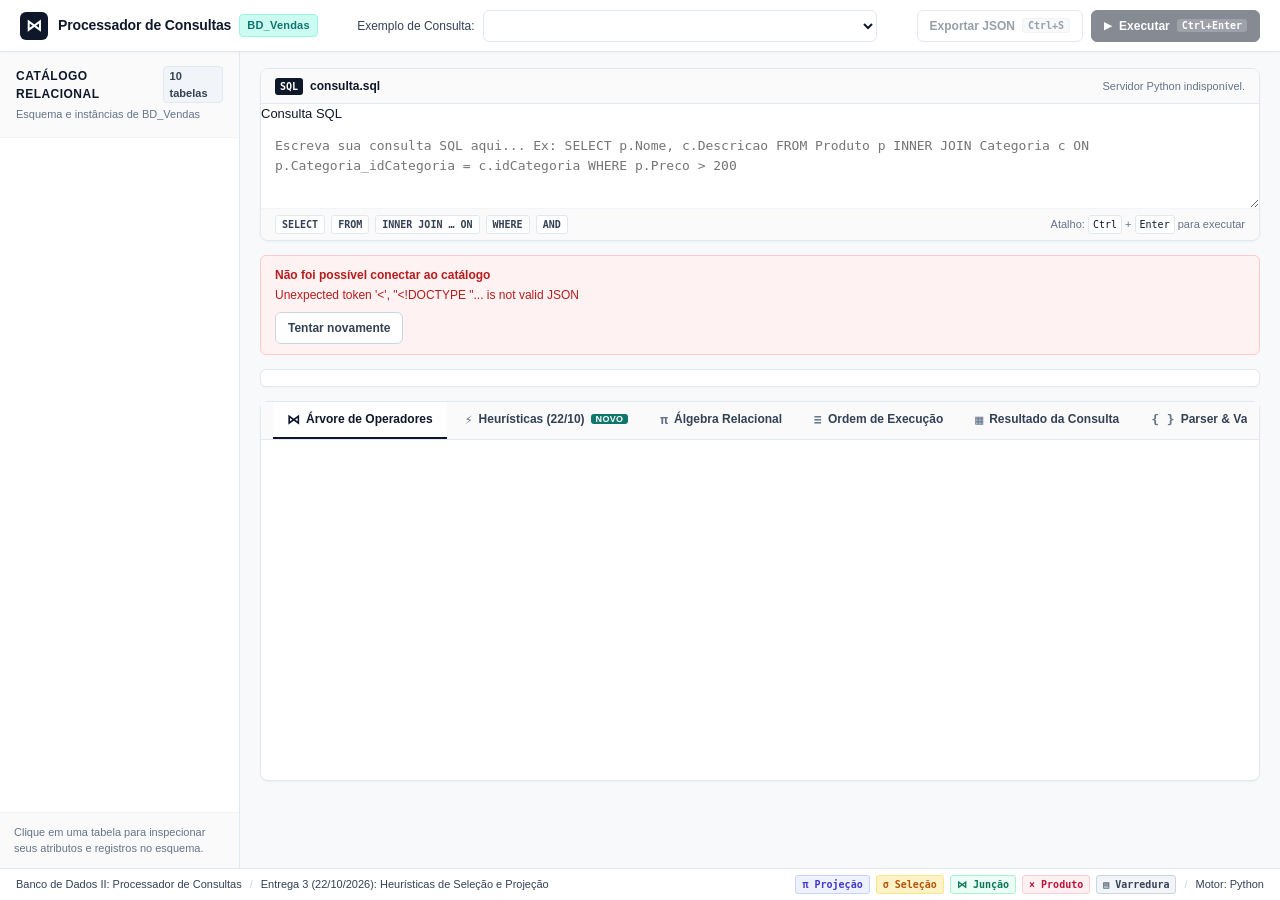
==== commit 98a8ba60: "feat: implementar heurísticas de seleção e projeção (entrega 22/10) e remodelar UI/UX para tema clar" ====
--- a/index.html
+++ b/index.html
@@ -3,10 +3,10 @@
 <head>
   <meta charset="UTF-8">
   <meta name="viewport" content="width=device-width, initial-scale=1">
-  <meta name="theme-color" content="#0e131b">
-  <meta name="color-scheme" content="dark">
-  <title>Processador de Consultas: Álgebra Relacional e Grafo de Execução</title>
-  <link rel="icon" href="data:image/svg+xml,<svg xmlns='http://www.w3.org/2000/svg' viewBox='0 0 100 100'><rect width='100' height='100' rx='12' fill='%23161e2b'/><text x='50%' y='55%' dominant-baseline='central' text-anchor='middle' font-family='monospace' font-size='56' font-weight='bold' fill='%2338bdf8'>⋈</text></svg>">
+  <meta name="theme-color" content="#ffffff">
+  <meta name="color-scheme" content="light">
+  <title>Processador de Consultas: Álgebra Relacional e Heurísticas de Otimização</title>
+  <link rel="icon" href="data:image/svg+xml,<svg xmlns='http://www.w3.org/2000/svg' viewBox='0 0 100 100'><rect width='100' height='100' rx='12' fill='%230f172a'/><text x='50%' y='55%' dominant-baseline='central' text-anchor='middle' font-family='monospace' font-size='56' font-weight='bold' fill='%23ffffff'>⋈</text></svg>">
   <link rel="stylesheet" href="/styles.css">
   <script type="module" src="/app.js"></script>
 </head>
@@ -77,7 +77,7 @@
 
         <div class="editor-container">
           <label class="sr-only" for="sql">Consulta SQL</label>
-          <textarea id="sql" spellcheck="false" aria-describedby="sql-help" placeholder="Escreva sua consulta SQL aqui... Ex: SELECT p.Nome, c.Descricao FROM Produto p INNER JOIN Categoria c ON p.Categoria_idCategoria = c.idCategoria"></textarea>
+          <textarea id="sql" spellcheck="false" aria-describedby="sql-help" placeholder="Escreva sua consulta SQL aqui... Ex: SELECT p.Nome, c.Descricao FROM Produto p INNER JOIN Categoria c ON p.Categoria_idCategoria = c.idCategoria WHERE p.Preco > 200"></textarea>
         </div>
 
         <div class="editor-toolbar">
@@ -106,6 +106,9 @@
           <div class="tabs" role="tablist" aria-label="Visualizações do processador">
             <button id="tab-graph" role="tab" aria-selected="true" aria-controls="panel" data-tab="graph">
               <span class="tab-symbol">⋈</span> Árvore de Operadores
+            </button>
+            <button id="tab-heuristics" role="tab" aria-selected="false" aria-controls="panel" tabindex="-1" data-tab="heuristics">
+              <span class="tab-symbol">⚡</span> Heurísticas (22/10) <span class="tab-tag-new">Novo</span>
             </button>
             <button id="tab-algebra" role="tab" aria-selected="false" aria-controls="panel" tabindex="-1" data-tab="algebra">
               <span class="tab-symbol">π</span> Álgebra Relacional
@@ -139,15 +142,15 @@
     <div class="statusbar-left">
       <span>Banco de Dados II: Processador de Consultas</span>
       <span class="statusbar-sep">/</span>
-      <span>Entrega 2 (20/10/2026): Álgebra Relacional e Árvore Canônica</span>
+      <span>Entrega 3 (22/10/2026): Heurísticas de Seleção e Projeção</span>
     </div>
     <div class="statusbar-right">
       <span class="operator-guide">
-        <span class="op-chip op-proj">π Projeção</span>
-        <span class="op-chip op-sel">σ Seleção</span>
-        <span class="op-chip op-join">⋈ Junção</span>
-        <span class="op-chip op-prod">× Produto</span>
-        <span class="op-chip op-scan">▤ Varredura</span>
+        <span class="op-chip op-badge-proj">π Projeção</span>
+        <span class="op-chip op-badge-sel">σ Seleção</span>
+        <span class="op-chip op-badge-join">⋈ Junção</span>
+        <span class="op-chip op-badge-prod">× Produto</span>
+        <span class="op-chip op-badge-scan">▤ Varredura</span>
       </span>
       <span class="statusbar-sep">/</span>
       <span>Motor: Python</span>
--- a/styles.css
+++ b/styles.css
@@ -1,80 +1,98 @@
 /* ==========================================================================
-   Processador de Consultas SQL — Workbench de Banco de Dados
-   Design técnico de engenharia: sóbrio, densidade informacional, sem artifícios
-   decorativos ou clichês gerados. Foco em álgebra relacional e árvores de execução.
+   Processador de Consultas SQL — Workbench Relacional
+   Design System: Premium Utilitarian Minimalism & Editorial UI (Light Theme)
+   Entrega 3 (22/10/2026): Heurísticas de Seleção e Projeção
    ========================================================================== */
 
 :root {
-  /* Superfícies sólidas em ardósia técnica (Slate / Charcoal) */
-  --bg-app: #0e131b;
-  --bg-sidebar: #131a24;
-  --bg-surface: #161e2b;
-  --bg-surface-elevated: #1d2737;
-  --bg-surface-hover: #222e40;
-  --bg-editor: #0a0e14;
-
-  /* Bordas funcionais de 1px */
-  --border-subtle: #202a3a;
-  --border-default: #2b394e;
-  --border-strong: #3d4f6a;
-  --border-focus: #38bdf8;
-
-  /* Tipografia neutra de alta fidelidade e contraste (WCAG AAA) */
-  --text-primary: #f1f5f9;
-  --text-secondary: #94a3b8;
+  /* Paleta Claro Editorial (Warm Canvas & Pure White Surfaces) */
+  --bg-app: #f8f9fa;
+  --bg-sidebar: #ffffff;
+  --bg-surface: #ffffff;
+  --bg-surface-elevated: #fafaf9;
+  --bg-surface-hover: #f1f5f9;
+  --bg-surface-subtle: #f8fafc;
+  --bg-editor: #ffffff;
+
+  /* Bordas estruturais de 1px */
+  --border-subtle: #f1f5f9;
+  --border-default: #e2e8f0;
+  --border-strong: #cbd5e1;
+  --border-focus: #2563eb;
+
+  /* Tipografia neutra de alta densidade e contraste */
+  --text-primary: #0f172a;
+  --text-secondary: #334155;
   --text-muted: #64748b;
-  --text-dim: #475569;
-
-  /* Cores funcionais de ação */
-  --btn-primary-bg: #0284c7;
-  --btn-primary-hover: #0369a1;
+  --text-dim: #94a3b8;
+
+  /* Ações primárias e secundárias */
+  --btn-primary-bg: #0f172a;
+  --btn-primary-hover: #1e293b;
   --btn-primary-text: #ffffff;
-  --btn-secondary-bg: #1e2838;
-  --btn-secondary-hover: #27354a;
-  --btn-secondary-border: #33445c;
-
-  /* Cores semânticas dos operadores de Álgebra Relacional */
-  --op-proj: #c084fc;
-  --op-proj-bg: rgba(192, 132, 252, 0.12);
-  --op-proj-border: rgba(192, 132, 252, 0.32);
-
-  --op-sel: #fbbf24;
-  --op-sel-bg: rgba(251, 191, 36, 0.12);
-  --op-sel-border: rgba(251, 191, 36, 0.32);
-
-  --op-join: #34d399;
-  --op-join-bg: rgba(52, 211, 153, 0.12);
-  --op-join-border: rgba(52, 211, 153, 0.32);
-
-  --op-prod: #f87171;
-  --op-prod-bg: rgba(248, 113, 113, 0.12);
-  --op-prod-border: rgba(248, 113, 113, 0.32);
-
-  --op-scan: #38bdf8;
-  --op-scan-bg: rgba(56, 189, 248, 0.12);
-  --op-scan-border: rgba(56, 189, 248, 0.32);
-
-  /* Status operacionais */
-  --status-ok: #34d399;
-  --status-ok-bg: rgba(52, 211, 153, 0.12);
-  --status-ok-border: rgba(52, 211, 153, 0.3);
-
-  --status-warn: #fbbf24;
-  --status-warn-bg: rgba(251, 191, 36, 0.12);
-  --status-warn-border: rgba(251, 191, 36, 0.3);
-
-  --status-err: #f87171;
-  --status-err-bg: rgba(248, 113, 113, 0.1);
-  --status-err-border: rgba(248, 113, 113, 0.3);
-
-  /* Fontes do sistema (rápidas, nativas, alta densidade e legibilidade) */
-  --font-sans: -apple-system, BlinkMacSystemFont, "Segoe UI", Roboto, "Noto Sans", Helvetica, Arial, sans-serif;
-  --font-mono: "JetBrains Mono", "SF Mono", Menlo, Consolas, "Liberation Mono", monospace;
-
-  /* Raio funcional técnico (2px a 4px) */
-  --radius-xs: 2px;
-  --radius-sm: 4px;
-  --ease: 120ms ease;
+  --btn-secondary-bg: #ffffff;
+  --btn-secondary-hover: #f8fafc;
+  --btn-secondary-border: #cbd5e1;
+  --btn-secondary-text: #334155;
+
+  /* Cores dos Operadores de Álgebra Relacional (Pastéis calibrados com alto contraste) */
+  --op-proj: #4338ca;
+  --op-proj-bg: #eef2ff;
+  --op-proj-border: #c7d2fe;
+
+  --op-sel: #b45309;
+  --op-sel-bg: #fef3c7;
+  --op-sel-border: #fde68a;
+
+  --op-join: #047857;
+  --op-join-bg: #ecfdf5;
+  --op-join-border: #a7f3d0;
+
+  --op-prod: #be123c;
+  --op-prod-bg: #fff1f2;
+  --op-prod-border: #fecdd3;
+
+  --op-scan: #334155;
+  --op-scan-bg: #f1f5f9;
+  --op-scan-border: #cbd5e1;
+
+  /* Badges de Heurísticas e Métricas */
+  --h-badge-bg: #f0fdfa;
+  --h-badge-border: #99f6e4;
+  --h-badge-text: #0f766e;
+
+  --metric-savings-bg: #f0fdf4;
+  --metric-savings-border: #bbf7d0;
+  --metric-savings-text: #15803d;
+
+  /* Estados do Sistema */
+  --status-ok: #15803d;
+  --status-ok-bg: #f0fdf4;
+  --status-ok-border: #bbf7d0;
+
+  --status-warn: #b45309;
+  --status-warn-bg: #fef3c7;
+  --status-warn-border: #fde68a;
+
+  --status-err: #b91c1c;
+  --status-err-bg: #fef2f2;
+  --status-err-border: #fecaca;
+
+  /* Tipografia */
+  --font-sans: -apple-system, BlinkMacSystemFont, "Segoe UI", Roboto, "Helvetica Neue", Arial, sans-serif;
+  --font-mono: "JetBrains Mono", "SF Mono", "Geist Mono", Menlo, Consolas, monospace;
+
+  /* Sombras ultra-difusas */
+  --shadow-sm: 0 1px 2px 0 rgba(0, 0, 0, 0.03);
+  --shadow-card: 0 1px 3px 0 rgba(0, 0, 0, 0.04), 0 1px 2px -1px rgba(0, 0, 0, 0.02);
+  --shadow-dropdown: 0 4px 6px -1px rgba(0, 0, 0, 0.06), 0 2px 4px -2px rgba(0, 0, 0, 0.04);
+
+  /* Raio funcional */
+  --radius-xs: 4px;
+  --radius-sm: 6px;
+  --radius-md: 8px;
+  --radius-lg: 10px;
+  --ease: 140ms cubic-bezier(0.16, 1, 0.3, 1);
 }
 
 *, *::before, *::after {
@@ -98,834 +116,1031 @@
   min-height: 100vh;
 }
 
-button, input, select, textarea {
-  font: inherit;
+/* ==========================================================================
+   1. Barra Superior (Topbar)
+   ========================================================================== */
+.topbar {
+  display: flex;
+  align-items: center;
+  justify-content: space-between;
+  gap: 16px;
+  height: 52px;
+  padding: 0 20px;
+  background: var(--bg-surface);
+  border-bottom: 1px solid var(--border-default);
+  box-shadow: var(--shadow-sm);
+  z-index: 40;
+}
+
+.topbar-left {
+  display: flex;
+  align-items: center;
+  gap: 12px;
+}
+
+.brand {
+  display: flex;
+  align-items: center;
+  gap: 10px;
+  text-decoration: none;
   color: inherit;
 }
 
-button:focus-visible, a:focus-visible, select:focus-visible, textarea:focus-visible, [tabindex="0"]:focus-visible {
-  outline: 2px solid var(--border-focus);
-  outline-offset: 1px;
-}
-
-::selection {
-  background: rgba(56, 189, 248, 0.3);
+.brand-glyph {
+  display: inline-flex;
+  align-items: center;
+  justify-content: center;
+  width: 28px;
+  height: 28px;
+  background: #0f172a;
   color: #ffffff;
-}
-
-code {
-  font-family: var(--font-mono);
-}
-
-/* ==========================================================================
-   Barra Superior de Ferramentas
-   ========================================================================== */
-
-.topbar {
-  height: 44px;
+  border-radius: var(--radius-sm);
+  font-family: var(--font-mono);
+  font-size: 16px;
+  font-weight: 700;
+}
+
+.brand-titles {
+  display: flex;
+  align-items: center;
+  gap: 8px;
+}
+
+.brand-title {
+  font-size: 14px;
+  font-weight: 600;
+  letter-spacing: -0.01em;
+  color: var(--text-primary);
+}
+
+.brand-catalog-badge {
+  display: inline-block;
+  padding: 2px 7px;
+  font-size: 11px;
+  font-weight: 600;
+  color: #0f766e;
+  background: #ccfbf1;
+  border: 1px solid #99f6e4;
+  border-radius: var(--radius-xs);
+  letter-spacing: 0.02em;
+}
+
+.topbar-center {
+  display: flex;
+  align-items: center;
+  gap: 8px;
+  flex: 1;
+  max-width: 520px;
+}
+
+.example-label {
+  font-size: 12px;
+  font-weight: 500;
+  color: var(--text-secondary);
+  white-space: nowrap;
+}
+
+.example-select {
+  flex: 1;
+  height: 32px;
+  padding: 0 10px;
   background: var(--bg-surface);
-  border-bottom: 1px solid var(--border-subtle);
-  display: flex;
-  align-items: center;
-  justify-content: space-between;
-  padding: 0 14px;
-  gap: 16px;
-  flex-shrink: 0;
-  z-index: 20;
-}
-
-.topbar-left, .topbar-center, .topbar-right {
-  display: flex;
-  align-items: center;
-  gap: 10px;
-}
-
-.brand {
+  border: 1px solid var(--border-default);
+  border-radius: var(--radius-sm);
+  color: var(--text-primary);
+  font-size: 12px;
+  font-family: inherit;
+  outline: none;
+  transition: border-color var(--ease), box-shadow var(--ease);
+}
+
+.example-select:focus {
+  border-color: var(--border-focus);
+  box-shadow: 0 0 0 3px rgba(37, 99, 235, 0.12);
+}
+
+.topbar-right {
   display: flex;
   align-items: center;
   gap: 8px;
-  text-decoration: none;
-  color: var(--text-primary);
-}
-
-.brand-glyph {
-  display: inline-grid;
-  place-items: center;
-  width: 24px;
-  height: 24px;
-  background: var(--bg-surface-elevated);
-  color: var(--op-scan);
-  border: 1px solid var(--border-default);
-  border-radius: var(--radius-xs);
-  font-family: var(--font-mono);
-  font-size: 14px;
-  font-weight: 700;
-  line-height: 1;
-}
-
-.brand-titles {
-  display: flex;
-  align-items: baseline;
-  gap: 8px;
-}
-
-.brand-title {
-  font-size: 13px;
-  font-weight: 600;
-  color: var(--text-primary);
-  letter-spacing: -0.2px;
-}
-
-.brand-catalog-badge {
-  font-family: var(--font-mono);
-  font-size: 10px;
-  color: var(--text-muted);
-  background: var(--bg-sidebar);
-  border: 1px solid var(--border-subtle);
-  padding: 1px 5px;
-  border-radius: var(--radius-xs);
-}
-
-.example-label {
-  font-size: 12px;
-  color: var(--text-secondary);
-}
-
-.example-select {
-  background: var(--bg-sidebar);
-  color: var(--text-primary);
-  border: 1px solid var(--border-default);
-  border-radius: var(--radius-xs);
-  padding: 4px 8px;
-  font-size: 12px;
-  min-width: 240px;
-  cursor: pointer;
-}
-
-.example-select:hover {
-  border-color: var(--border-strong);
 }
 
 /* Botões */
 .btn {
   display: inline-flex;
   align-items: center;
-  gap: 6px;
-  padding: 4px 10px;
-  font-size: 12px;
-  font-weight: 500;
-  border-radius: var(--radius-xs);
+  gap: 7px;
+  height: 32px;
+  padding: 0 12px;
+  border-radius: var(--radius-sm);
+  font-size: 12px;
+  font-weight: 600;
+  font-family: inherit;
+  cursor: pointer;
+  transition: all var(--ease);
+  user-select: none;
   border: 1px solid transparent;
-  cursor: pointer;
-  white-space: nowrap;
-  transition: background var(--ease), border-color var(--ease);
-}
-
-.btn-icon {
-  font-size: 10px;
-  line-height: 1;
-}
-
-.btn-secondary {
-  background: var(--btn-secondary-bg);
-  border-color: var(--btn-secondary-border);
-  color: var(--text-secondary);
-}
-
-.btn-secondary:hover:not(:disabled) {
-  background: var(--btn-secondary-hover);
-  color: var(--text-primary);
-  border-color: var(--border-strong);
+}
+
+.btn:disabled {
+  opacity: 0.5;
+  cursor: not-allowed;
 }
 
 .btn-primary {
   background: var(--btn-primary-bg);
   color: var(--btn-primary-text);
-  border-color: rgba(255, 255, 255, 0.15);
-  font-weight: 600;
+  border-color: var(--btn-primary-bg);
 }
 
 .btn-primary:hover:not(:disabled) {
   background: var(--btn-primary-hover);
-}
-
-.btn:disabled {
-  opacity: 0.45;
-  cursor: not-allowed;
+  border-color: var(--btn-primary-hover);
+}
+
+.btn-primary:active:not(:disabled) {
+  transform: scale(0.98);
+}
+
+.btn-secondary {
+  background: var(--btn-secondary-bg);
+  color: var(--btn-secondary-text);
+  border-color: var(--btn-secondary-border);
+}
+
+.btn-secondary:hover:not(:disabled) {
+  background: var(--btn-secondary-hover);
+  border-color: var(--border-strong);
+}
+
+.btn-icon {
+  font-size: 10px;
 }
 
 .key-hint {
-  font-family: var(--font-mono);
+  display: inline-block;
+  padding: 1px 5px;
   font-size: 10px;
-  padding: 1px 4px;
-  background: rgba(0, 0, 0, 0.3);
-  border-radius: 2px;
-  border: 1px solid rgba(255, 255, 255, 0.15);
-  color: inherit;
+  font-family: var(--font-mono);
+  background: rgba(255, 255, 255, 0.2);
+  border-radius: 3px;
+  letter-spacing: 0;
 }
 
 .btn-secondary .key-hint {
-  border-color: var(--border-default);
+  background: #f1f5f9;
+  color: var(--text-secondary);
+  border: 1px solid var(--border-default);
 }
 
 /* ==========================================================================
-   Layout Principal (Duas Colunas)
+   2. Layout do Workbench (Sidebar + Main)
    ========================================================================== */
-
 .ide-container {
   display: grid;
-  grid-template-columns: 220px minmax(0, 1fr);
+  grid-template-columns: 240px 1fr;
   flex: 1;
-  min-height: calc(100vh - 44px - 26px);
-}
-
-/* ==========================================================================
-   Painel Lateral: Catálogo BD_Vendas
-   ========================================================================== */
-
+  min-height: 0;
+  overflow: hidden;
+}
+
+/* Sidebar */
 .sidebar {
+  display: flex;
+  flex-direction: column;
   background: var(--bg-sidebar);
-  border-right: 1px solid var(--border-subtle);
-  display: flex;
-  flex-direction: column;
-  padding: 12px 8px;
-  gap: 12px;
+  border-right: 1px solid var(--border-default);
   overflow-y: auto;
+  user-select: none;
 }
 
 .sidebar-header {
-  padding: 0 4px;
+  padding: 14px 16px;
+  border-bottom: 1px solid var(--border-subtle);
+  background: #fafafa;
 }
 
 .sidebar-title-row {
   display: flex;
   align-items: center;
   justify-content: space-between;
+  gap: 8px;
 }
 
 .sidebar-title {
-  font-size: 11px;
-  font-weight: 600;
+  font-size: 12px;
+  font-weight: 700;
+  text-transform: uppercase;
+  letter-spacing: 0.04em;
+  color: var(--text-primary);
+}
+
+.sidebar-badge {
+  font-size: 11px;
+  font-weight: 600;
+  padding: 1px 6px;
+  background: #f1f5f9;
   color: var(--text-secondary);
-  text-transform: uppercase;
-  letter-spacing: 0.3px;
-}
-
-.sidebar-badge {
-  font-family: var(--font-mono);
-  font-size: 10px;
-  padding: 1px 5px;
-  background: var(--bg-surface);
-  border: 1px solid var(--border-subtle);
   border-radius: var(--radius-xs);
-  color: var(--text-muted);
+  border: 1px solid var(--border-default);
 }
 
 .sidebar-caption {
   margin: 3px 0 0;
   font-size: 11px;
-  color: var(--text-dim);
+  color: var(--text-muted);
 }
 
 .table-list {
   display: flex;
   flex-direction: column;
-  gap: 1px;
+  padding: 8px;
+  gap: 2px;
+  flex: 1;
 }
 
 .table-list button {
   display: flex;
   align-items: center;
-  gap: 6px;
+  gap: 8px;
   width: 100%;
-  padding: 5px 8px;
+  padding: 6px 10px;
   background: transparent;
   border: 1px solid transparent;
-  border-radius: var(--radius-xs);
+  border-radius: var(--radius-sm);
   color: var(--text-secondary);
-  font-family: var(--font-mono);
-  font-size: 11px;
+  font-size: 12px;
+  font-family: inherit;
   text-align: left;
   cursor: pointer;
   transition: all var(--ease);
 }
 
-.table-list button .nav-icon {
+.table-list button:hover {
+  background: var(--bg-surface-hover);
+  color: var(--text-primary);
+}
+
+.table-list button.selected,
+.table-list button[aria-current="true"] {
+  background: #eef2ff;
+  border-color: #c7d2fe;
+  color: #3730a3;
+  font-weight: 600;
+}
+
+.nav-icon {
+  font-family: var(--font-mono);
+  font-size: 11px;
   color: var(--text-dim);
-  font-size: 10px;
-}
-
-.table-list button .nav-table-name {
+}
+
+.nav-table-name {
   flex: 1;
   overflow: hidden;
   text-overflow: ellipsis;
   white-space: nowrap;
 }
 
-.table-list button .nav-count {
+.nav-count {
   font-size: 10px;
+  font-family: var(--font-mono);
   color: var(--text-dim);
-}
-
-.table-list button:hover {
-  background: var(--bg-surface);
-  color: var(--text-primary);
-  border-color: var(--border-subtle);
-}
-
-.table-list button.selected,
-.table-list button[aria-current="true"] {
-  background: var(--bg-surface-elevated);
-  border-color: var(--border-default);
-  color: var(--op-scan);
-  font-weight: 600;
+  padding: 1px 4px;
+  background: #f1f5f9;
+  border-radius: 3px;
+}
+
+.table-list button.selected .nav-count {
+  background: #e0e7ff;
+  color: #3730a3;
 }
 
 .sidebar-hint {
-  margin-top: auto;
-  padding: 8px 6px;
+  padding: 12px 14px;
   border-top: 1px solid var(--border-subtle);
-  font-size: 10px;
-  line-height: 1.4;
-  color: var(--text-dim);
+  background: #fafafa;
 }
 
 .sidebar-hint p {
   margin: 0;
-}
-
-/* ==========================================================================
-   Área de Trabalho Principal
-   ========================================================================== */
-
+  font-size: 11px;
+  color: var(--text-muted);
+  line-height: 1.4;
+}
+
+/* Área Principal */
 .workbench-main {
   display: flex;
   flex-direction: column;
-  padding: 12px;
-  gap: 10px;
+  padding: 16px 20px;
+  gap: 14px;
   overflow-y: auto;
   background: var(--bg-app);
 }
 
-/* Editor SQL */
+/* ==========================================================================
+   3. Editor de Consulta SQL
+   ========================================================================== */
 .editor-section {
+  display: flex;
+  flex-direction: column;
   background: var(--bg-surface);
-  border: 1px solid var(--border-subtle);
-  border-radius: var(--radius-sm);
+  border: 1px solid var(--border-default);
+  border-radius: var(--radius-md);
+  box-shadow: var(--shadow-card);
   overflow: hidden;
-  display: flex;
-  flex-direction: column;
 }
 
 .editor-header {
-  height: 30px;
-  background: var(--bg-sidebar);
-  border-bottom: 1px solid var(--border-subtle);
   display: flex;
   align-items: center;
   justify-content: space-between;
-  padding: 0 10px;
-  gap: 10px;
+  padding: 8px 14px;
+  background: #fafafa;
+  border-bottom: 1px solid var(--border-default);
 }
 
 .editor-file-tab {
   display: flex;
   align-items: center;
-  gap: 6px;
-  font-family: var(--font-mono);
-  font-size: 11px;
+  gap: 7px;
+  font-size: 12px;
+  font-weight: 600;
+  color: var(--text-primary);
 }
 
 .editor-file-icon {
-  font-size: 9px;
-  font-weight: 700;
-  padding: 1px 3px;
-  background: var(--bg-surface-elevated);
-  color: var(--op-scan);
-  border-radius: 2px;
-  border: 1px solid var(--border-default);
-}
-
-.editor-file-name {
-  color: var(--text-secondary);
+  display: inline-block;
+  padding: 1px 5px;
+  font-size: 10px;
+  font-weight: 700;
+  font-family: var(--font-mono);
+  background: #0f172a;
+  color: #ffffff;
+  border-radius: 3px;
 }
 
 .editor-status {
   font-size: 11px;
   color: var(--text-muted);
+  max-width: 60%;
   overflow: hidden;
   text-overflow: ellipsis;
   white-space: nowrap;
 }
 
-.editor-status:empty {
-  display: none;
-}
-
 .editor-status.pending {
-  color: var(--status-warn);
+  color: #d97706;
+  font-weight: 500;
 }
 
 .editor-container {
   position: relative;
-}
-
-textarea#sql {
+  background: var(--bg-editor);
+}
+
+.editor-container textarea {
+  display: block;
   width: 100%;
-  height: 120px;
-  min-height: 90px;
-  max-height: 350px;
+  min-height: 84px;
+  max-height: 220px;
+  padding: 12px 14px;
+  border: none;
+  background: transparent;
+  color: var(--text-primary);
+  font-family: var(--font-mono);
+  font-size: 13px;
+  line-height: 1.6;
   resize: vertical;
-  background: var(--bg-editor);
-  color: var(--text-primary);
-  border: 0;
   outline: none;
+}
+
+.editor-container textarea:focus {
+  background: #fafafa;
+}
+
+.editor-toolbar {
+  display: flex;
+  align-items: center;
+  justify-content: space-between;
+  gap: 12px;
+  padding: 6px 14px;
+  background: #fafafa;
+  border-top: 1px solid var(--border-subtle);
+  font-size: 11px;
+  color: var(--text-muted);
+}
+
+.syntax-tokens {
+  display: flex;
+  align-items: center;
+  gap: 6px;
+  flex-wrap: wrap;
+}
+
+.syntax-token {
+  padding: 1px 6px;
+  background: #ffffff;
+  border: 1px solid var(--border-default);
+  border-radius: 3px;
+  font-family: var(--font-mono);
+  font-size: 10px;
+  font-weight: 600;
+  color: var(--text-secondary);
+}
+
+.editor-shortcut-hint kbd {
+  display: inline-block;
+  padding: 1px 4px;
+  background: #ffffff;
+  border: 1px solid var(--border-default);
+  border-radius: 3px;
+  font-family: var(--font-mono);
+  font-size: 10px;
+  color: var(--text-primary);
+}
+
+/* Banner de Erro */
+.error-banner {
+  padding: 10px 14px;
+  background: var(--status-err-bg);
+  border: 1px solid var(--status-err-border);
+  border-radius: var(--radius-sm);
+  color: var(--status-err);
+  font-size: 12px;
+  line-height: 1.5;
+}
+
+.error-banner strong {
+  display: block;
+  font-weight: 600;
+  margin-bottom: 2px;
+}
+
+.error-loc {
+  font-family: var(--font-mono);
+  font-weight: 600;
+  background: rgba(185, 28, 28, 0.08);
+  padding: 1px 5px;
+  border-radius: 3px;
+}
+
+/* ==========================================================================
+   4. Telemetria e Métricas Rápidas
+   ========================================================================== */
+.telemetry-bar {
+  display: flex;
+  align-items: center;
+  gap: 12px;
+  flex-wrap: wrap;
+  padding: 8px 14px;
+  background: var(--bg-surface);
+  border: 1px solid var(--border-default);
+  border-radius: var(--radius-sm);
+  box-shadow: var(--shadow-sm);
+}
+
+.telemetry-item {
+  display: flex;
+  align-items: center;
+  gap: 6px;
+  font-size: 12px;
+}
+
+.telemetry-label {
+  color: var(--text-muted);
+  font-weight: 500;
+}
+
+.telemetry-val {
+  font-weight: 700;
+  font-family: var(--font-mono);
+  color: var(--text-primary);
+}
+
+.telemetry-badge-savings {
+  display: inline-flex;
+  align-items: center;
+  gap: 4px;
+  padding: 1px 7px;
+  font-size: 11px;
+  font-weight: 700;
+  font-family: var(--font-mono);
+  background: var(--metric-savings-bg);
+  color: var(--metric-savings-text);
+  border: 1px solid var(--metric-savings-border);
+  border-radius: 999px;
+}
+
+/* ==========================================================================
+   5. Painel de Inspeção com Abas (Inspector Card)
+   ========================================================================== */
+.inspector-card {
+  display: flex;
+  flex-direction: column;
+  background: var(--bg-surface);
+  border: 1px solid var(--border-default);
+  border-radius: var(--radius-md);
+  box-shadow: var(--shadow-card);
+  min-height: 380px;
+}
+
+.tab-header {
+  border-bottom: 1px solid var(--border-default);
+  background: #fafafa;
+  padding: 0 12px;
+}
+
+.tabs {
+  display: flex;
+  gap: 4px;
+  overflow-x: auto;
+  scrollbar-width: none;
+}
+
+.tabs::-webkit-scrollbar {
+  display: none;
+}
+
+.tabs button[role="tab"] {
+  display: inline-flex;
+  align-items: center;
+  gap: 6px;
+  padding: 10px 14px;
+  background: transparent;
+  border: none;
+  border-bottom: 2px solid transparent;
+  color: var(--text-secondary);
+  font-size: 12px;
+  font-weight: 600;
+  font-family: inherit;
+  cursor: pointer;
+  transition: all var(--ease);
+  white-space: nowrap;
+}
+
+.tabs button[role="tab"]:hover {
+  color: var(--text-primary);
+  background: rgba(0, 0, 0, 0.02);
+}
+
+.tabs button[role="tab"][aria-selected="true"] {
+  color: #0f172a;
+  border-bottom-color: #0f172a;
+  background: var(--bg-surface);
+}
+
+.tab-symbol {
+  font-family: var(--font-mono);
+  font-weight: 700;
+  font-size: 13px;
+  color: var(--text-muted);
+}
+
+.tabs button[role="tab"][aria-selected="true"] .tab-symbol {
+  color: #0f172a;
+}
+
+.tab-tag-new {
+  display: inline-block;
+  padding: 0 5px;
+  font-size: 9px;
+  font-weight: 700;
+  text-transform: uppercase;
+  letter-spacing: 0.03em;
+  background: #0f766e;
+  color: #ffffff;
+  border-radius: 3px;
+}
+
+.inspector-content {
+  padding: 20px;
+  flex: 1;
+}
+
+/* Cabeçalhos de Painel */
+.panel-heading {
+  margin-bottom: 18px;
+}
+
+.panel-heading h2 {
+  margin: 0 0 4px;
+  font-size: 16px;
+  font-weight: 700;
+  color: var(--text-primary);
+  letter-spacing: -0.01em;
+}
+
+.panel-heading p {
+  margin: 0;
+  font-size: 12px;
+  color: var(--text-muted);
+}
+
+/* Estado Vazio */
+.empty-state {
+  display: flex;
+  flex-direction: column;
+  align-items: center;
+  justify-content: center;
+  padding: 60px 20px;
+  color: var(--text-muted);
+  font-size: 13px;
+  text-align: center;
+  border: 1px dashed var(--border-default);
+  border-radius: var(--radius-md);
+  background: #fafafa;
+}
+
+/* ==========================================================================
+   6. Visualização: Árvore de Operadores (Grafo Otimizado e Canônico)
+   ========================================================================== */
+.graph-container {
+  display: flex;
+  flex-direction: column;
+  gap: 16px;
+}
+
+/* Barra de Controle do Grafo (Switch Otimizado vs Canônico) */
+.graph-control-bar {
+  display: flex;
+  align-items: center;
+  justify-content: space-between;
+  gap: 12px;
+  flex-wrap: wrap;
+  padding: 10px 14px;
+  background: #fafafa;
+  border: 1px solid var(--border-default);
+  border-radius: var(--radius-sm);
+}
+
+.graph-view-switcher {
+  display: inline-flex;
+  padding: 2px;
+  background: #e2e8f0;
+  border-radius: var(--radius-sm);
+  gap: 2px;
+}
+
+.graph-view-btn {
+  padding: 5px 12px;
+  background: transparent;
+  border: none;
+  border-radius: var(--radius-xs);
+  font-size: 11px;
+  font-weight: 600;
+  font-family: inherit;
+  color: var(--text-secondary);
+  cursor: pointer;
+  transition: all var(--ease);
+}
+
+.graph-view-btn.active {
+  background: #ffffff;
+  color: #0f172a;
+  box-shadow: 0 1px 2px rgba(0, 0, 0, 0.08);
+}
+
+/* Dashboard de Heurísticas Aplicadas */
+.heuristics-dashboard-card {
+  display: flex;
+  flex-direction: column;
+  gap: 12px;
+  padding: 14px 16px;
+  background: #f0fdfa;
+  border: 1px solid #99f6e4;
+  border-radius: var(--radius-md);
+}
+
+.heuristics-card-head {
+  display: flex;
+  align-items: center;
+  justify-content: space-between;
+  gap: 12px;
+}
+
+.heuristics-title-group {
+  display: flex;
+  align-items: center;
+  gap: 8px;
+}
+
+.heuristics-title-group h3 {
+  margin: 0;
+  font-size: 13px;
+  font-weight: 700;
+  color: #0f766e;
+}
+
+.heuristics-pill-delivery {
+  padding: 2px 8px;
+  font-size: 10px;
+  font-weight: 700;
+  background: #0f766e;
+  color: #ffffff;
+  border-radius: 999px;
+  text-transform: uppercase;
+  letter-spacing: 0.04em;
+}
+
+.heuristics-metrics-strip {
+  display: grid;
+  grid-template-columns: repeat(auto-fit, minmax(180px, 1fr));
+  gap: 10px;
+}
+
+.heuristic-stat-box {
+  display: flex;
+  flex-direction: column;
+  padding: 8px 12px;
+  background: #ffffff;
+  border: 1px solid #ccfbf1;
+  border-radius: var(--radius-sm);
+}
+
+.h-stat-label {
+  font-size: 11px;
+  color: #0f766e;
+  font-weight: 500;
+}
+
+.h-stat-value {
+  font-size: 15px;
+  font-weight: 700;
+  font-family: var(--font-mono);
+  color: #115e59;
+  margin-top: 2px;
+}
+
+.h-stat-sub {
+  font-size: 10px;
+  color: #047857;
+  font-weight: 600;
+}
+
+.heuristics-breakdown-list {
+  display: flex;
+  flex-direction: column;
+  gap: 6px;
+  padding-top: 6px;
+  border-top: 1px dashed #99f6e4;
+}
+
+.heuristic-item-line {
+  display: flex;
+  align-items: center;
+  gap: 8px;
+  font-size: 11px;
+  color: #134e4a;
+}
+
+.h-badge-sel {
+  padding: 1px 6px;
+  background: #fef3c7;
+  color: #92400e;
+  border: 1px solid #fde68a;
+  border-radius: 3px;
+  font-weight: 700;
+  font-family: var(--font-mono);
+}
+
+.h-badge-proj {
+  padding: 1px 6px;
+  background: #eef2ff;
+  color: #3730a3;
+  border: 1px solid #c7d2fe;
+  border-radius: 3px;
+  font-weight: 700;
+  font-family: var(--font-mono);
+}
+
+/* Legenda dos Operadores */
+.graph-legend {
+  display: flex;
+  align-items: center;
+  gap: 12px;
+  flex-wrap: wrap;
+  padding: 8px 12px;
+  background: #ffffff;
+  border: 1px solid var(--border-default);
+  border-radius: var(--radius-sm);
+  font-size: 11px;
+}
+
+.legend-title {
+  color: var(--text-secondary);
+  font-weight: 600;
+}
+
+.legend-tags {
+  display: flex;
+  align-items: center;
+  gap: 8px;
+  flex-wrap: wrap;
+}
+
+.legend-tag {
+  display: inline-flex;
+  align-items: center;
+  gap: 5px;
+  color: var(--text-secondary);
+}
+
+/* Árvore Hierárquica */
+.tree-viewport {
+  display: flex;
+  justify-content: center;
+  padding: 24px 16px;
+  background: #ffffff;
+  border: 1px solid var(--border-default);
+  border-radius: var(--radius-md);
+  overflow-x: auto;
+}
+
+.side-by-side-trees {
+  display: grid;
+  grid-template-columns: 1fr 1fr;
+  gap: 20px;
+  width: 100%;
+}
+
+.tree-column {
+  display: flex;
+  flex-direction: column;
+  gap: 12px;
+}
+
+.tree-col-head {
+  padding: 8px 12px;
+  background: #f8fafc;
+  border: 1px solid var(--border-default);
+  border-radius: var(--radius-sm);
+  font-size: 12px;
+  font-weight: 700;
+  color: var(--text-primary);
+  display: flex;
+  align-items: center;
+  justify-content: space-between;
+}
+
+.tree-subtree {
+  display: flex;
+  flex-direction: column;
+  align-items: center;
+  width: 100%;
+}
+
+/* Cards de Nós */
+.tree-node-card {
+  display: flex;
+  align-items: stretch;
+  gap: 10px;
+  min-width: 260px;
+  max-width: 380px;
   padding: 10px 12px;
-  font-family: var(--font-mono);
-  font-size: 12px;
-  line-height: 1.6;
-  tab-size: 2;
-  caret-color: var(--border-focus);
-}
-
-textarea#sql::placeholder {
-  color: var(--text-dim);
-}
-
-.editor-toolbar {
-  height: 28px;
-  background: var(--bg-sidebar);
-  border-top: 1px solid var(--border-subtle);
+  background: #ffffff;
+  border: 1px solid var(--border-default);
+  border-radius: var(--radius-md);
+  box-shadow: var(--shadow-sm);
+  transition: all var(--ease);
+}
+
+.tree-node-card:hover {
+  border-color: var(--border-strong);
+  box-shadow: var(--shadow-card);
+}
+
+.tree-node-card.has-heuristic {
+  border-color: #99f6e4;
+  background: #fcfdfd;
+}
+
+.tree-node-card.is-leaf {
+  border-left: 3px solid #64748b;
+}
+
+.node-badge-col {
+  display: flex;
+  align-items: flex-start;
+  padding-top: 2px;
+}
+
+.node-symbol {
+  display: inline-flex;
+  align-items: center;
+  justify-content: center;
+  width: 26px;
+  height: 26px;
+  border-radius: var(--radius-sm);
+  font-family: var(--font-mono);
+  font-size: 14px;
+  font-weight: 700;
+}
+
+.node-main-col {
+  display: flex;
+  flex-direction: column;
+  gap: 3px;
+  flex: 1;
+  min-width: 0;
+}
+
+.node-header-line {
   display: flex;
   align-items: center;
   justify-content: space-between;
-  padding: 0 10px;
-  font-size: 11px;
-}
-
-.syntax-tokens {
-  display: flex;
-  align-items: center;
   gap: 6px;
 }
 
-.syntax-token {
-  font-family: var(--font-mono);
+.node-type-label {
+  font-size: 12px;
+  font-weight: 700;
+  color: var(--text-primary);
+}
+
+.node-count-badge {
+  font-size: 10px;
+  font-weight: 700;
+  font-family: var(--font-mono);
+  padding: 1px 6px;
+  background: #f1f5f9;
+  border: 1px solid var(--border-default);
+  border-radius: 999px;
+  color: var(--text-secondary);
+}
+
+.node-heuristic-badge {
+  display: inline-block;
+  font-size: 10px;
+  font-weight: 600;
+  color: #0f766e;
+  background: #f0fdfa;
+  border: 1px solid #99f6e4;
+  border-radius: 3px;
+  padding: 1px 6px;
+  margin-top: 2px;
+  letter-spacing: -0.01em;
+}
+
+.node-predicate-line {
+  margin-top: 2px;
+}
+
+.node-predicate-line code {
+  display: block;
+  font-family: var(--font-mono);
+  font-size: 11px;
+  background: #f8fafc;
+  border: 1px solid var(--border-subtle);
+  padding: 3px 6px;
+  border-radius: var(--radius-xs);
+  color: #0f172a;
+  word-break: break-all;
+}
+
+.node-meta-line {
   font-size: 10px;
   color: var(--text-muted);
-}
-
-.editor-shortcut-hint {
+  margin-top: 2px;
+}
+
+/* Conectores da Árvore */
+.tree-connector {
+  display: flex;
+  flex-direction: column;
+  align-items: center;
+  width: 100%;
+  margin: 2px 0;
+}
+
+.connector-line {
+  width: 2px;
+  height: 14px;
+  background: #cbd5e1;
+}
+
+.connector-telemetry {
   font-size: 10px;
-  color: var(--text-dim);
-}
-
-kbd {
-  font-family: var(--font-mono);
-  font-size: 9px;
-  padding: 1px 4px;
-  background: var(--bg-surface);
-  border: 1px solid var(--border-default);
-  border-radius: 2px;
-  color: var(--text-secondary);
-}
-
-/* Alerta de Erro Contextual */
-.error-banner {
-  padding: 8px 12px;
-  background: var(--status-err-bg);
-  border: 1px solid var(--status-err-border);
-  border-left: 3px solid var(--status-err);
-  border-radius: var(--radius-xs);
-  color: #fca5a5;
-  font-size: 12px;
-  line-height: 1.5;
-}
-
-.error-banner strong {
-  display: block;
-  font-size: 12px;
-  font-weight: 600;
-  color: var(--status-err);
-  margin-bottom: 2px;
-}
-
-.error-banner .error-loc {
-  font-family: var(--font-mono);
-  font-size: 11px;
-  color: var(--text-secondary);
-}
-
-/* Barra de Telemetria Técnica Inline */
-.telemetry-bar {
-  display: flex;
-  align-items: center;
-  gap: 12px;
-  padding: 6px 10px;
-  background: var(--bg-surface);
-  border: 1px solid var(--border-subtle);
-  border-radius: var(--radius-xs);
-  font-size: 11px;
-  flex-wrap: wrap;
-}
-
-.telemetry-bar:empty {
-  display: none;
-}
-
-.telemetry-item {
-  display: inline-flex;
-  align-items: baseline;
-  gap: 5px;
-}
-
-.telemetry-item + .telemetry-item::before {
-  content: "/";
-  color: var(--border-strong);
-  margin-right: 8px;
-}
-
-.telemetry-label {
+  font-family: var(--font-mono);
+  font-weight: 600;
   color: var(--text-muted);
-}
-
-.telemetry-val {
-  font-family: var(--font-mono);
-  font-size: 11px;
-  font-weight: 600;
-  color: var(--text-primary);
-}
-
-/* ==========================================================================
-   Painel de Inspeção com Abas
-   ========================================================================== */
-
-.inspector-card {
-  background: var(--bg-surface);
-  border: 1px solid var(--border-subtle);
-  border-radius: var(--radius-sm);
-  display: flex;
-  flex-direction: column;
-  overflow: hidden;
-}
-
-.tab-header {
-  padding: 4px 8px 0;
-  background: var(--bg-sidebar);
-  border-bottom: 1px solid var(--border-subtle);
-  display: flex;
-  align-items: center;
-  overflow-x: auto;
-}
-
-.tabs {
-  display: inline-flex;
-  gap: 2px;
-}
-
-.tabs button[role="tab"] {
-  display: inline-flex;
-  align-items: center;
-  gap: 5px;
-  padding: 6px 10px 8px;
-  font-size: 11px;
-  font-weight: 500;
-  border: 0;
-  border-bottom: 2px solid transparent;
-  background: transparent;
-  color: var(--text-muted);
-  cursor: pointer;
-  white-space: nowrap;
-  transition: color var(--ease), border-color var(--ease);
-}
-
-.tab-symbol {
-  font-family: var(--font-mono);
-  font-size: 10px;
-  color: var(--text-dim);
-}
-
-.tabs button[role="tab"]:hover {
-  color: var(--text-primary);
-}
-
-.tabs button[role="tab"][aria-selected="true"] {
-  color: var(--text-primary);
-  font-weight: 600;
-  border-bottom-color: var(--border-focus);
-}
-
-.tabs button[role="tab"][aria-selected="true"] .tab-symbol {
-  color: var(--op-scan);
-}
-
-.inspector-content {
-  padding: 14px;
-  min-height: 380px;
-}
-
-.panel-heading {
-  margin-bottom: 12px;
-}
-
-.panel-heading h2 {
-  margin: 0;
-  font-size: 13px;
-  font-weight: 600;
-  color: var(--text-primary);
-}
-
-.panel-heading p {
-  margin: 2px 0 0;
-  font-size: 11px;
-  color: var(--text-muted);
-}
-
-.empty-state {
-  padding: 40px 16px;
-  text-align: center;
-  font-size: 12px;
-  color: var(--text-muted);
-}
-
-.technical-footnote {
-  margin-top: 14px;
-  padding: 8px 10px;
-  background: var(--bg-sidebar);
-  border-radius: var(--radius-xs);
-  border: 1px solid var(--border-subtle);
-  font-size: 10px;
-  line-height: 1.5;
-  color: var(--text-muted);
-}
-
-.technical-footnote strong {
-  color: var(--text-secondary);
-}
-
-/* ==========================================================================
-   Visualização 1: Árvore de Operadores (Grafo Canônico)
-   ========================================================================== */
-
-.graph-container {
-  display: flex;
-  flex-direction: column;
-  gap: 12px;
-}
-
-.graph-legend {
-  display: flex;
-  align-items: center;
-  justify-content: space-between;
-  gap: 10px;
-  flex-wrap: wrap;
-  font-size: 10px;
-  color: var(--text-muted);
-  padding: 5px 8px;
-  background: var(--bg-sidebar);
-  border-radius: var(--radius-xs);
-  border: 1px solid var(--border-subtle);
-}
-
-.legend-tags {
-  display: flex;
-  align-items: center;
-  gap: 8px;
-  flex-wrap: wrap;
-}
-
-.legend-tag {
-  display: inline-flex;
-  align-items: center;
-  gap: 4px;
-  font-size: 10px;
-}
-
-.legend-tag b {
-  display: inline-grid;
-  place-items: center;
-  width: 16px;
-  height: 16px;
-  border-radius: 2px;
-  font-family: var(--font-mono);
-  font-size: 10px;
-  line-height: 1;
-}
-
-/* Badges semânticos de operadores */
-.op-badge-proj, .sym-proj {
-  background: var(--op-proj-bg);
-  color: var(--op-proj);
-  border: 1px solid var(--op-proj-border);
-}
-
-.op-badge-sel, .sym-sel {
-  background: var(--op-sel-bg);
-  color: var(--op-sel);
-  border: 1px solid var(--op-sel-border);
-}
-
-.op-badge-join, .sym-join {
-  background: var(--op-join-bg);
-  color: var(--op-join);
-  border: 1px solid var(--op-join-border);
-}
-
-.op-badge-prod, .sym-prod {
-  background: var(--op-prod-bg);
-  color: var(--op-prod);
-  border: 1px solid var(--op-prod-border);
-}
-
-.op-badge-scan {
-  background: var(--op-scan-bg);
-  color: var(--op-scan);
-  border: 1px solid var(--op-scan-border);
-}
-
-/* Árvore Hierárquica de Operadores */
-.tree-viewport {
-  display: flex;
-  flex-direction: column;
-  align-items: center;
-  padding: 16px 8px;
-  background: var(--bg-editor);
-  border: 1px solid var(--border-subtle);
-  border-radius: var(--radius-xs);
-  overflow-x: auto;
-}
-
-.tree-subtree {
-  display: flex;
-  flex-direction: column;
-  align-items: center;
+  background: #f8fafc;
+  border: 1px solid var(--border-default);
+  padding: 1px 6px;
+  border-radius: 999px;
+  margin: 1px 0;
+}
+
+.tree-children {
+  display: flex;
+  justify-content: center;
   width: 100%;
 }
 
-.tree-leaf-wrapper {
-  display: flex;
-  justify-content: center;
-}
-
-.tree-node-card {
-  display: flex;
-  align-items: stretch;
-  background: var(--bg-surface);
-  border: 1px solid var(--border-default);
-  border-radius: var(--radius-xs);
-  width: 320px;
-  max-width: 90vw;
-  box-shadow: 0 1px 3px rgba(0, 0, 0, 0.2);
-  transition: border-color var(--ease);
-}
-
-.tree-node-card:hover {
-  border-color: var(--border-strong);
-}
-
-.tree-node-card.is-leaf {
-  border-style: dashed;
-  background: var(--bg-sidebar);
-}
-
-.node-badge-col {
-  width: 36px;
+.tree-branches-grid {
   display: grid;
-  place-items: center;
-  background: var(--bg-sidebar);
-  border-right: 1px solid var(--border-subtle);
-  flex-shrink: 0;
-}
-
-.node-symbol {
-  display: inline-grid;
-  place-items: center;
-  width: 22px;
-  height: 22px;
-  border-radius: 2px;
-  font-family: var(--font-mono);
-  font-size: 12px;
-  font-weight: 700;
-}
-
-.node-main-col {
-  flex: 1;
-  padding: 6px 10px;
-  display: flex;
-  flex-direction: column;
-  gap: 2px;
-  min-width: 0;
-}
-
-.node-header-line {
-  display: flex;
-  align-items: center;
-  justify-content: space-between;
-  gap: 6px;
-}
-
-.node-type-label {
-  font-size: 11px;
-  font-weight: 600;
-  color: var(--text-primary);
-}
-
-.node-count-badge {
-  font-family: var(--font-mono);
-  font-size: 10px;
-  padding: 1px 5px;
-  border-radius: 2px;
-  background: var(--bg-surface-elevated);
-  border: 1px solid var(--border-subtle);
-  color: var(--op-scan);
-  white-space: nowrap;
-}
-
-.node-predicate-line {
-  font-family: var(--font-mono);
-  font-size: 11px;
-  color: var(--text-secondary);
-  word-break: break-word;
-  line-height: 1.4;
-}
-
-.node-meta-line {
-  font-size: 9px;
-  color: var(--text-dim);
-  font-family: var(--font-mono);
-  overflow: hidden;
-  text-overflow: ellipsis;
-  white-space: nowrap;
-}
-
-/* Conectores e Fluxo de Tuplas */
-.tree-connector {
-  display: flex;
-  flex-direction: column;
-  align-items: center;
-  color: var(--text-muted);
-  gap: 1px;
-  margin: 2px 0;
-}
-
-.connector-line {
-  width: 1px;
-  height: 10px;
-  background: var(--border-default);
-}
-
-.connector-telemetry {
-  font-family: var(--font-mono);
-  font-size: 9px;
-  color: var(--text-muted);
-  padding: 0 4px;
-}
-
-/* Ramos Binários (Joins e Produtos) */
-.tree-branches-grid {
-  display: flex;
-  align-items: flex-start;
-  justify-content: center;
+  grid-template-columns: 1fr 1fr;
   gap: 20px;
   width: 100%;
 }
@@ -934,543 +1149,498 @@
   display: flex;
   flex-direction: column;
   align-items: center;
-  gap: 6px;
-  flex: 1;
-  max-width: 340px;
 }
 
 .branch-label {
-  font-family: var(--font-mono);
-  font-size: 9px;
-  color: var(--text-dim);
-  text-align: center;
-}
+  font-size: 10px;
+  font-weight: 600;
+  color: var(--text-muted);
+  text-transform: uppercase;
+  margin-bottom: 6px;
+  letter-spacing: 0.04em;
+}
+
+/* Badges dos Operadores */
+.op-badge-scan { background: var(--op-scan-bg); color: var(--op-scan); border: 1px solid var(--op-scan-border); }
+.op-badge-join { background: var(--op-join-bg); color: var(--op-join); border: 1px solid var(--op-join-border); }
+.op-badge-prod { background: var(--op-prod-bg); color: var(--op-prod); border: 1px solid var(--op-prod-border); }
+.op-badge-select, .op-badge-sel { background: var(--op-sel-bg); color: var(--op-sel); border: 1px solid var(--op-sel-border); }
+.op-badge-project, .op-badge-proj { background: var(--op-proj-bg); color: var(--op-proj); border: 1px solid var(--op-proj-border); }
 
 /* ==========================================================================
-   Visualização 2: Álgebra Relacional Canônica
+   7. Visualização: Álgebra Relacional (Canônica e Otimizada)
    ========================================================================== */
-
 .algebra-container {
   display: flex;
   flex-direction: column;
+  gap: 16px;
+}
+
+.formula-card {
+  display: flex;
+  flex-direction: column;
+  padding: 16px;
+  background: #ffffff;
+  border: 1px solid var(--border-default);
+  border-radius: var(--radius-md);
+  box-shadow: var(--shadow-sm);
+}
+
+.formula-card-header {
+  display: flex;
+  align-items: center;
+  justify-content: space-between;
   gap: 12px;
-}
-
-.formula-card {
-  background: var(--bg-sidebar);
-  border: 1px solid var(--border-subtle);
-  border-radius: var(--radius-xs);
-  padding: 10px 12px;
-  display: flex;
-  flex-direction: column;
-  gap: 8px;
-}
-
-.formula-card-header {
-  display: flex;
-  align-items: center;
-  justify-content: space-between;
-  gap: 10px;
+  margin-bottom: 12px;
 }
 
 .formula-title {
-  font-size: 11px;
-  font-weight: 600;
-  color: var(--text-secondary);
+  font-size: 13px;
+  font-weight: 700;
+  color: var(--text-primary);
 }
 
 .format-toggle {
   display: inline-flex;
-  gap: 1px;
-  background: var(--bg-app);
   padding: 2px;
+  background: #f1f5f9;
+  border-radius: var(--radius-sm);
+  border: 1px solid var(--border-default);
+  gap: 2px;
+}
+
+.toggle-btn {
+  padding: 3px 10px;
+  background: transparent;
+  border: none;
   border-radius: var(--radius-xs);
-  border: 1px solid var(--border-subtle);
-}
-
-.toggle-btn {
-  border: 0;
-  background: transparent;
-  color: var(--text-muted);
-  font-size: 10px;
-  font-family: var(--font-mono);
-  padding: 2px 6px;
-  border-radius: 2px;
+  font-size: 11px;
+  font-weight: 600;
+  color: var(--text-secondary);
   cursor: pointer;
-}
-
-.toggle-btn:hover {
-  color: var(--text-primary);
+  transition: all var(--ease);
 }
 
 .toggle-btn.active {
-  background: var(--bg-surface-elevated);
-  color: var(--text-primary);
-  font-weight: 600;
+  background: #ffffff;
+  color: #0f172a;
+  box-shadow: 0 1px 2px rgba(0, 0, 0, 0.06);
 }
 
 .formula-display {
-  font-family: var(--font-mono);
-  font-size: 12px;
+  padding: 16px;
+  background: #f8fafc;
+  border: 1px solid var(--border-default);
+  border-radius: var(--radius-sm);
+  font-family: var(--font-mono);
+  font-size: 14px;
   line-height: 1.7;
-  color: var(--text-primary);
-  background: var(--bg-editor);
-  padding: 10px 12px;
-  border-radius: var(--radius-xs);
-  border: 1px solid var(--border-default);
+  color: #0f172a;
   overflow-x: auto;
-  white-space: pre-wrap;
-  word-break: break-word;
-}
-
-.formula-display .sym-proj { color: var(--op-proj); font-weight: 600; }
-.formula-display .sym-sel { color: var(--op-sel); font-weight: 600; }
-.formula-display .sym-join { color: var(--op-join); font-weight: 600; }
-.formula-display .sym-prod { color: var(--op-prod); font-weight: 600; }
+  outline: none;
+}
+
+.formula-display:focus {
+  border-color: var(--border-focus);
+}
+
+.sym-proj { color: #4338ca; font-weight: 700; }
+.sym-sel { color: #b45309; font-weight: 700; }
+.sym-join { color: #047857; font-weight: 700; }
+.sym-prod { color: #be123c; font-weight: 700; }
 
 .formula-actions {
   display: flex;
   align-items: center;
-  gap: 8px;
+  gap: 12px;
+  margin-top: 12px;
 }
 
 .copy-feedback {
-  font-size: 10px;
-  color: var(--status-ok);
-  font-family: var(--font-mono);
+  font-size: 12px;
+  font-weight: 600;
+  color: #15803d;
 }
 
 .algebra-grid {
   display: grid;
-  grid-template-columns: 1fr 1fr;
-  gap: 10px;
+  grid-template-columns: repeat(auto-fit, minmax(240px, 1fr));
+  gap: 12px;
 }
 
 .algebra-meta-card {
-  background: var(--bg-sidebar);
-  border: 1px solid var(--border-subtle);
-  border-radius: var(--radius-xs);
-  padding: 10px;
+  display: flex;
+  flex-direction: column;
+  padding: 12px 14px;
+  background: #ffffff;
+  border: 1px solid var(--border-default);
+  border-radius: var(--radius-sm);
 }
 
 .algebra-meta-card h3 {
   margin: 0 0 6px;
-  font-size: 10px;
-  font-weight: 600;
-  color: var(--op-scan);
-  font-family: var(--font-mono);
-}
-
-.algebra-meta-card .meta-content {
-  font-family: var(--font-mono);
-  font-size: 11px;
-  color: var(--text-primary);
-  word-break: break-word;
-}
-
-.algebra-meta-card .meta-desc {
-  margin: 4px 0 0;
-  font-size: 10px;
+  font-size: 12px;
+  font-weight: 700;
+  color: var(--text-primary);
+}
+
+.meta-content code {
+  font-family: var(--font-mono);
+  font-size: 12px;
+  color: #0f172a;
+  word-break: break-all;
+}
+
+.meta-desc {
+  margin: 6px 0 0;
+  font-size: 11px;
   color: var(--text-muted);
 }
 
 /* ==========================================================================
-   Tabelas Técnicas (Plano, Resultados, Entregas)
+   8. Tabelas Técnicas (Plano de Execução e Resultados)
    ========================================================================== */
-
 .plan-wrapper, .results-wrapper {
-  border: 1px solid var(--border-subtle);
-  border-radius: var(--radius-xs);
+  background: #ffffff;
+  border: 1px solid var(--border-default);
+  border-radius: var(--radius-md);
   overflow-x: auto;
-}
-
-.results-wrapper {
-  max-height: 440px;
+  box-shadow: var(--shadow-sm);
 }
 
 .technical-table {
   width: 100%;
   border-collapse: collapse;
+  font-size: 12px;
   text-align: left;
-  font-size: 11px;
+}
+
+.technical-table thead {
+  background: #f8fafc;
+  border-bottom: 1px solid var(--border-default);
 }
 
 .technical-table th {
-  padding: 6px 10px;
-  background: var(--bg-sidebar);
+  padding: 10px 12px;
+  font-weight: 700;
+  color: var(--text-secondary);
+  white-space: nowrap;
+}
+
+.technical-table td {
+  padding: 9px 12px;
   border-bottom: 1px solid var(--border-subtle);
-  font-family: var(--font-mono);
+  color: var(--text-primary);
+  vertical-align: middle;
+}
+
+.technical-table tbody tr:hover {
+  background: #f8fafc;
+}
+
+.step-badge {
+  display: inline-flex;
+  align-items: center;
+  justify-content: center;
+  width: 22px;
+  height: 22px;
+  background: #0f172a;
+  color: #ffffff;
+  border-radius: var(--radius-xs);
+  font-family: var(--font-mono);
+  font-size: 11px;
+  font-weight: 700;
+}
+
+.op-glyph {
+  display: inline-flex;
+  align-items: center;
+  justify-content: center;
+  width: 20px;
+  height: 20px;
+  border-radius: 3px;
+  font-family: var(--font-mono);
+  font-weight: 700;
+  font-size: 12px;
+  margin-right: 4px;
+}
+
+.flow-step {
+  font-family: var(--font-mono);
+  font-size: 11px;
+  color: var(--text-secondary);
+}
+
+.tuple-counter {
+  font-family: var(--font-mono);
+  font-weight: 700;
+  color: #0f172a;
+}
+
+.null-indicator {
+  display: inline-block;
+  padding: 1px 5px;
   font-size: 10px;
-  font-weight: 600;
-  color: var(--text-muted);
-  text-transform: uppercase;
-  letter-spacing: 0.3px;
-  position: sticky;
-  top: 0;
-  z-index: 2;
-}
-
-.technical-table td {
-  padding: 6px 10px;
-  border-bottom: 1px solid var(--border-subtle);
-  color: var(--text-secondary);
-  vertical-align: middle;
-}
-
-.technical-table tbody tr:hover {
-  background: var(--bg-surface-elevated);
-}
-
-.step-badge {
-  display: inline-grid;
-  place-items: center;
-  width: 18px;
-  height: 18px;
-  border-radius: 2px;
-  background: var(--bg-sidebar);
-  border: 1px solid var(--border-default);
-  font-family: var(--font-mono);
-  font-size: 10px;
-  font-weight: 600;
-  color: var(--text-primary);
-}
-
-.op-glyph {
-  display: inline-grid;
-  place-items: center;
-  width: 16px;
-  height: 16px;
-  border-radius: 2px;
-  font-family: var(--font-mono);
-  font-size: 10px;
-  font-weight: 700;
-  margin-right: 4px;
-  vertical-align: middle;
-}
-
-.flow-step {
-  font-family: var(--font-mono);
-  font-size: 10px;
-  color: var(--text-muted);
-}
-
-.tuple-counter {
-  font-family: var(--font-mono);
-  font-size: 10px;
-  padding: 1px 5px;
-  border-radius: 2px;
-  background: var(--bg-sidebar);
-  border: 1px solid var(--border-default);
-  color: var(--text-primary);
-  white-space: nowrap;
-}
-
-/* Tabela de Resultados de Dados */
-.data-grid th {
-  background: var(--bg-sidebar);
+  font-weight: 700;
+  font-family: var(--font-mono);
+  background: #f1f5f9;
+  color: #94a3b8;
+  border-radius: 3px;
 }
 
 .row-num {
   font-family: var(--font-mono);
-  font-size: 9px;
+  font-size: 11px;
   color: var(--text-dim);
 }
 
 .num-cell {
   font-family: var(--font-mono);
-}
-
-.null-indicator {
-  font-family: var(--font-mono);
-  font-size: 9px;
-  padding: 1px 3px;
-  border-radius: 2px;
-  background: var(--bg-sidebar);
-  color: var(--text-dim);
-  border: 1px solid var(--border-subtle);
+  text-align: right;
 }
 
 /* ==========================================================================
-   Visualização 5: Parser & Validação Semântica
+   9. Parser e Esquema BD_Vendas
    ========================================================================== */
-
 .parser-columns {
   display: grid;
   grid-template-columns: 1fr 1fr;
+  gap: 16px;
+}
+
+.parser-card {
+  padding: 16px;
+  background: #ffffff;
+  border: 1px solid var(--border-default);
+  border-radius: var(--radius-md);
+  box-shadow: var(--shadow-sm);
+}
+
+.parser-card h3 {
+  margin: 0 0 12px;
+  font-size: 13px;
+  font-weight: 700;
+  color: var(--text-primary);
+}
+
+.semantic-dl {
+  display: flex;
+  flex-direction: column;
   gap: 10px;
-}
-
-.parser-card {
-  background: var(--bg-sidebar);
-  border: 1px solid var(--border-subtle);
-  border-radius: var(--radius-xs);
-  padding: 10px;
-}
-
-.parser-card h3 {
-  margin: 0 0 8px;
-  font-family: var(--font-mono);
-  font-size: 10px;
-  font-weight: 600;
-  text-transform: uppercase;
-  letter-spacing: 0.3px;
+  margin: 0;
+}
+
+.semantic-dl dt {
+  font-size: 11px;
+  font-weight: 600;
   color: var(--text-muted);
 }
 
-.semantic-dl {
-  margin: 0;
-  display: grid;
+.semantic-dl dd {
+  margin: 2px 0 0;
+  font-size: 12px;
+  color: var(--text-primary);
+}
+
+.semantic-dl code {
+  font-family: var(--font-mono);
+  background: #f8fafc;
+  border: 1px solid var(--border-default);
+  padding: 2px 6px;
+  border-radius: 3px;
+}
+
+.token-container {
+  display: flex;
+  flex-wrap: wrap;
   gap: 6px;
-}
-
-.semantic-dl dt {
-  font-family: var(--font-mono);
-  font-size: 10px;
-  font-weight: 600;
-  color: var(--op-scan);
-  margin-bottom: 1px;
-}
-
-.semantic-dl dd {
-  margin: 0;
-  font-family: var(--font-mono);
-  font-size: 11px;
-  color: var(--text-primary);
-  overflow-wrap: anywhere;
-}
-
-.token-container {
-  display: flex;
-  flex-wrap: wrap;
-  gap: 3px;
-  max-height: 220px;
+  max-height: 240px;
   overflow-y: auto;
-  padding: 2px;
 }
 
 .token-pill {
-  display: inline-flex;
-  align-items: center;
-  padding: 2px 5px;
-  background: var(--bg-app);
-  border: 1px solid var(--border-default);
-  border-radius: var(--radius-xs);
-  font-family: var(--font-mono);
-  font-size: 10px;
-  color: var(--text-secondary);
-  cursor: help;
-}
-
-.token-pill:hover, .token-pill:focus {
-  border-color: var(--border-strong);
-  color: var(--text-primary);
-}
-
-/* ==========================================================================
-   Visualização 6: Esquema BD_Vendas
-   ========================================================================== */
-
+  display: inline-block;
+  padding: 2px 8px;
+  background: #f8fafc;
+  border: 1px solid var(--border-default);
+  border-radius: 4px;
+  font-family: var(--font-mono);
+  font-size: 11px;
+  color: #0f172a;
+}
+
+/* Esquema Bento */
 .schema-layout {
   display: grid;
-  grid-template-columns: repeat(auto-fill, minmax(190px, 1fr));
+  grid-template-columns: repeat(auto-fill, minmax(220px, 1fr));
+  gap: 14px;
+}
+
+.schema-table-card {
+  display: flex;
+  flex-direction: column;
+  background: #ffffff;
+  border: 1px solid var(--border-default);
+  border-radius: var(--radius-md);
+  padding: 12px;
+  box-shadow: var(--shadow-sm);
+  cursor: pointer;
+  transition: all var(--ease);
+}
+
+.schema-table-card:hover {
+  border-color: var(--border-strong);
+  box-shadow: var(--shadow-card);
+}
+
+.schema-table-card.is-selected {
+  border-color: #2563eb;
+  background: #f8faff;
+  box-shadow: 0 0 0 2px rgba(37, 99, 235, 0.15);
+}
+
+.schema-card-head {
+  display: flex;
+  align-items: center;
+  justify-content: space-between;
   gap: 8px;
-}
-
-.schema-table-card {
-  background: var(--bg-sidebar);
-  border: 1px solid var(--border-subtle);
-  border-radius: var(--radius-xs);
-  overflow: hidden;
-  cursor: pointer;
-  transition: border-color var(--ease);
-}
-
-.schema-table-card:hover {
-  border-color: var(--border-default);
-}
-
-.schema-table-card.is-selected {
-  border-color: var(--border-focus);
-}
-
-.schema-card-head {
-  padding: 5px 8px;
-  background: var(--bg-surface);
+  padding-bottom: 8px;
   border-bottom: 1px solid var(--border-subtle);
-  display: flex;
-  align-items: center;
-  justify-content: space-between;
-}
-
-.schema-card-head .table-name {
-  font-family: var(--font-mono);
-  font-size: 11px;
-  font-weight: 600;
-  color: var(--text-primary);
-}
-
-.schema-card-head .table-rows-tag {
-  font-family: var(--font-mono);
-  font-size: 9px;
-  color: var(--text-dim);
+  margin-bottom: 8px;
+}
+
+.table-name {
+  font-weight: 700;
+  font-size: 13px;
+  color: var(--text-primary);
+}
+
+.table-rows-tag {
+  font-size: 10px;
+  font-weight: 600;
+  font-family: var(--font-mono);
+  color: var(--text-secondary);
+  background: #f1f5f9;
+  padding: 1px 5px;
+  border-radius: 3px;
 }
 
 .schema-col-list {
   list-style: none;
+  padding: 0;
   margin: 0;
-  padding: 6px 8px;
-  font-family: var(--font-mono);
+  display: flex;
+  flex-direction: column;
+  gap: 4px;
+}
+
+.schema-col-list li {
+  display: flex;
+  align-items: center;
+  gap: 6px;
+  font-size: 11px;
+  font-family: var(--font-mono);
+  color: var(--text-secondary);
+}
+
+.schema-col-list li.is-pk {
+  color: #b45309;
+  font-weight: 600;
+}
+
+.col-glyph {
   font-size: 10px;
-  line-height: 1.6;
-  color: var(--text-secondary);
-}
-
-.schema-col-list li {
-  display: flex;
-  align-items: center;
-  gap: 4px;
-}
-
-.schema-col-list li.is-pk {
-  color: var(--op-scan);
-  font-weight: 500;
-}
-
-.col-glyph {
-  font-size: 8px;
-}
-
-/* Requisitos / Situação */
-.date-col {
-  font-family: var(--font-mono);
-  color: var(--text-muted);
-}
-
+}
+
+/* Badges de Entrega */
 .status-badge {
   display: inline-block;
-  padding: 1px 5px;
-  border-radius: 2px;
-  font-family: var(--font-mono);
-  font-size: 9px;
-  font-weight: 500;
+  padding: 2px 8px;
+  font-size: 11px;
+  font-weight: 700;
+  border-radius: 999px;
+  white-space: nowrap;
 }
 
 .status-badge.is-done {
   background: var(--status-ok-bg);
+  color: var(--status-ok);
   border: 1px solid var(--status-ok-border);
-  color: var(--status-ok);
 }
 
 .status-badge.is-upcoming {
-  background: var(--bg-sidebar);
-  border: 1px solid var(--border-default);
-  color: var(--text-dim);
+  background: #f1f5f9;
+  color: var(--text-muted);
+  border: 1px solid var(--border-default);
 }
 
 /* ==========================================================================
-   Barra de Rodapé Técnica
+   10. Rodapé Técnico (Statusbar)
    ========================================================================== */
-
 .statusbar {
-  height: 26px;
-  background: var(--bg-surface);
-  border-top: 1px solid var(--border-subtle);
   display: flex;
   align-items: center;
   justify-content: space-between;
-  padding: 0 12px;
+  gap: 16px;
+  height: 32px;
+  padding: 0 16px;
+  background: #ffffff;
+  border-top: 1px solid var(--border-default);
+  font-size: 11px;
+  color: var(--text-secondary);
+  user-select: none;
+}
+
+.statusbar-left, .statusbar-right {
+  display: flex;
+  align-items: center;
+  gap: 8px;
+}
+
+.statusbar-sep {
+  color: var(--border-strong);
+}
+
+.operator-guide {
+  display: flex;
+  align-items: center;
+  gap: 6px;
+}
+
+.op-chip {
+  padding: 1px 6px;
+  border-radius: 3px;
   font-size: 10px;
-  color: var(--text-dim);
-  flex-shrink: 0;
-}
-
-.statusbar-left, .statusbar-right {
-  display: flex;
-  align-items: center;
-  gap: 8px;
-}
-
-.statusbar-sep {
-  color: var(--border-default);
-}
-
-.operator-guide {
-  display: flex;
-  align-items: center;
-  gap: 6px;
-}
-
-.op-chip {
-  font-family: var(--font-mono);
-  font-size: 9px;
-  padding: 0 4px;
-  border-radius: 2px;
-}
-
-.sr-only {
-  position: absolute;
-  width: 1px;
-  height: 1px;
-  padding: 0;
-  margin: -1px;
-  overflow: hidden;
-  clip: rect(0, 0, 0, 0);
-  white-space: nowrap;
-  border: 0;
-}
-
-[hidden] {
-  display: none !important;
-}
-
-/* ==========================================================================
-   Responsividade & Redução de Movimento
-   ========================================================================== */
-
-@media (max-width: 960px) {
+  font-weight: 600;
+  font-family: var(--font-mono);
+}
+
+.technical-footnote {
+  margin-top: 14px;
+  padding: 10px 14px;
+  background: #fafafa;
+  border: 1px solid var(--border-default);
+  border-radius: var(--radius-sm);
+  font-size: 11px;
+  color: var(--text-secondary);
+  line-height: 1.5;
+}
+
+.technical-footnote strong {
+  color: var(--text-primary);
+}
+
+/* Responsividade */
+@media (max-width: 900px) {
   .ide-container {
     grid-template-columns: 1fr;
   }
   .sidebar {
-    border-right: 0;
-    border-bottom: 1px solid var(--border-subtle);
-    max-height: 200px;
+    max-height: 180px;
+    border-right: none;
+    border-bottom: 1px solid var(--border-default);
   }
-  .parser-columns, .algebra-grid {
+  .parser-columns, .side-by-side-trees {
     grid-template-columns: 1fr;
   }
-  .tree-branches-grid {
-    flex-direction: column;
-    align-items: center;
-  }
-}
-
-@media (max-width: 640px) {
-  .topbar {
-    height: auto;
-    padding: 6px 10px;
-    flex-wrap: wrap;
-  }
-  .topbar-center {
-    order: 3;
-    width: 100%;
-  }
-  .example-select {
-    width: 100%;
-  }
-  .statusbar {
-    height: auto;
-    padding: 4px 10px;
-    flex-direction: column;
-    align-items: flex-start;
-    gap: 2px;
-  }
-}
-
-@media (prefers-reduced-motion: reduce) {
-  *, *::before, *::after {
-    transition: none !important;
-    animation: none !important;
-    scroll-behavior: auto !important;
-  }
-}
+}
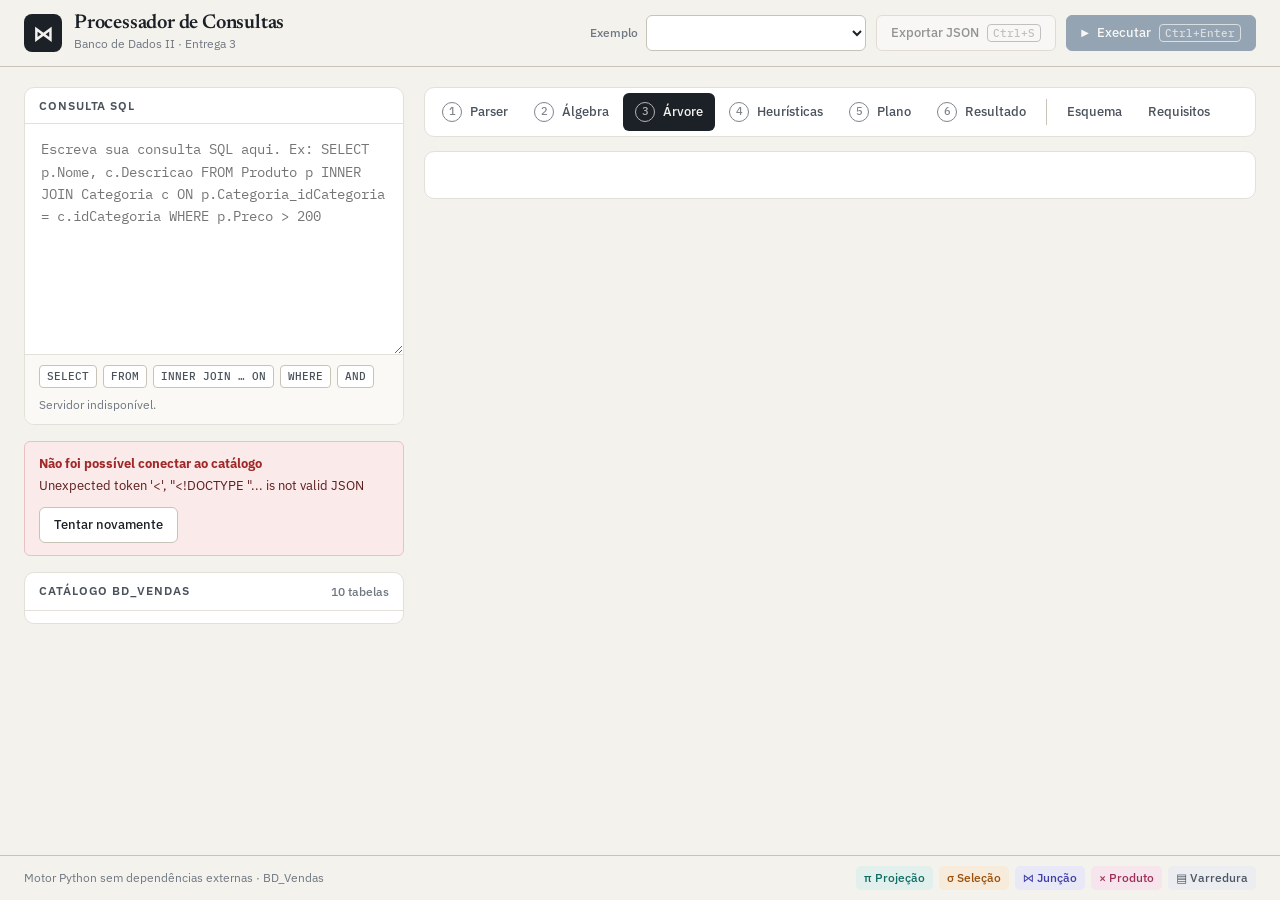
==== commit 1e6df7e2: "style: remodelar UI/UX em bancada técnica (pipeline por etapas, árvore de operadores e layout respon" ====
--- a/index.html
+++ b/index.html
@@ -3,158 +3,133 @@
 <head>
   <meta charset="UTF-8">
   <meta name="viewport" content="width=device-width, initial-scale=1">
-  <meta name="theme-color" content="#ffffff">
+  <meta name="theme-color" content="#f4f2ed">
   <meta name="color-scheme" content="light">
-  <title>Processador de Consultas: Álgebra Relacional e Heurísticas de Otimização</title>
-  <link rel="icon" href="data:image/svg+xml,<svg xmlns='http://www.w3.org/2000/svg' viewBox='0 0 100 100'><rect width='100' height='100' rx='12' fill='%230f172a'/><text x='50%' y='55%' dominant-baseline='central' text-anchor='middle' font-family='monospace' font-size='56' font-weight='bold' fill='%23ffffff'>⋈</text></svg>">
+  <title>Processador de Consultas · BD_Vendas</title>
+  <link rel="icon" href="data:image/svg+xml,<svg xmlns='http://www.w3.org/2000/svg' viewBox='0 0 100 100'><rect width='100' height='100' rx='16' fill='%231c2128'/><text x='50%' y='55%' dominant-baseline='central' text-anchor='middle' font-family='monospace' font-size='56' font-weight='bold' fill='%23f4f2ed'>⋈</text></svg>">
+  <link rel="preconnect" href="https://fonts.googleapis.com">
+  <link rel="preconnect" href="https://fonts.gstatic.com" crossorigin>
+  <link rel="stylesheet" href="https://fonts.googleapis.com/css2?family=IBM+Plex+Mono:wght@400;500;600&family=IBM+Plex+Sans:wght@400;500;600;700&family=Newsreader:opsz,wght@6..72,500;6..72,600&display=swap">
   <link rel="stylesheet" href="/styles.css">
   <script type="module" src="/app.js"></script>
 </head>
-<body class="workbench-body">
+<body>
 
-  <!-- Barra Superior da Ferramenta -->
-  <header class="topbar">
-    <div class="topbar-left">
-      <a class="brand" href="/" aria-label="Processador de Consultas SQL">
-        <span class="brand-glyph" aria-hidden="true">⋈</span>
-        <div class="brand-titles">
-          <span class="brand-title">Processador de Consultas</span>
-          <span class="brand-catalog-badge">BD_Vendas</span>
-        </div>
-      </a>
-    </div>
+  <!-- Cabeçalho: identidade, exemplos e ações -->
+  <header class="appbar">
+    <a class="brand" href="/" aria-label="Processador de Consultas">
+      <span class="brand-mark" aria-hidden="true">⋈</span>
+      <span class="brand-text">
+        <span class="brand-name">Processador de Consultas</span>
+        <span class="brand-sub">Banco de Dados II · Entrega 3</span>
+      </span>
+    </a>
 
-    <div class="topbar-center">
-      <label for="example" class="example-label">Exemplo de Consulta:</label>
-      <select id="example" class="example-select" aria-label="Carregar exemplo de consulta SQL"></select>
-    </div>
-
-    <div class="topbar-right">
-      <button id="export" class="btn btn-secondary" disabled title="Exportar resultado estruturado em JSON (Ctrl+S)">
-        <span>Exportar JSON</span>
-        <kbd class="key-hint">Ctrl+S</kbd>
+    <div class="appbar-actions">
+      <label class="example-picker">
+        <span>Exemplo</span>
+        <select id="example" class="example-select" aria-label="Carregar exemplo de consulta SQL"></select>
+      </label>
+      <button id="export" class="btn" disabled title="Exportar resultado estruturado em JSON (Ctrl+S)">
+        Exportar JSON <kbd>Ctrl+S</kbd>
       </button>
       <button id="run" class="btn btn-primary" title="Executar consulta SQL (Ctrl+Enter)">
         <span class="btn-icon" aria-hidden="true">▶</span>
         <span>Executar</span>
-        <kbd class="key-hint">Ctrl+Enter</kbd>
+        <kbd>Ctrl+Enter</kbd>
       </button>
     </div>
   </header>
 
-  <!-- Layout Principal do Workbench -->
-  <div class="ide-container">
+  <div class="workspace">
 
-    <!-- Painel Lateral: Catálogo BD_Vendas -->
-    <aside class="sidebar" aria-label="Catálogo do banco de dados">
-      <div class="sidebar-header">
-        <div class="sidebar-title-row">
-          <span class="sidebar-title">Catálogo Relacional</span>
-          <span class="sidebar-badge" id="catalog-count">10 tabelas</span>
-        </div>
-        <p class="sidebar-caption">Esquema e instâncias de BD_Vendas</p>
-      </div>
+    <!-- Coluna de entrada: editor e catálogo -->
+    <aside class="query-pane" aria-label="Consulta e catálogo">
 
-      <nav id="table-nav" class="table-list" aria-label="Tabelas do catálogo BD_Vendas"></nav>
+      <section class="card editor-card" aria-label="Editor de consulta SQL">
+        <header class="card-head">
+          <h2 class="card-title">Consulta SQL</h2>
+        </header>
 
-      <div class="sidebar-hint">
-        <p>Clique em uma tabela para inspecionar seus atributos e registros no esquema.</p>
-      </div>
-    </aside>
+        <label class="sr-only" for="sql">Consulta SQL</label>
+        <textarea id="sql" spellcheck="false" aria-describedby="sql-help" placeholder="Escreva sua consulta SQL aqui. Ex: SELECT p.Nome, c.Descricao FROM Produto p INNER JOIN Categoria c ON p.Categoria_idCategoria = c.idCategoria WHERE p.Preco > 200"></textarea>
 
-    <!-- Área de Edição e Inspeção -->
-    <main class="workbench-main">
-
-      <!-- Editor SQL -->
-      <section class="editor-section" aria-label="Editor de consulta SQL">
-        <div class="editor-header">
-          <div class="editor-file-tab">
-            <span class="editor-file-icon">SQL</span>
-            <span class="editor-file-name">consulta.sql</span>
-          </div>
-          <div id="status" class="editor-status" role="status" aria-live="polite"></div>
-        </div>
-
-        <div class="editor-container">
-          <label class="sr-only" for="sql">Consulta SQL</label>
-          <textarea id="sql" spellcheck="false" aria-describedby="sql-help" placeholder="Escreva sua consulta SQL aqui... Ex: SELECT p.Nome, c.Descricao FROM Produto p INNER JOIN Categoria c ON p.Categoria_idCategoria = c.idCategoria WHERE p.Preco > 200"></textarea>
-        </div>
-
-        <div class="editor-toolbar">
-          <div id="sql-help" class="syntax-tokens">
+        <div class="editor-foot">
+          <div id="sql-help" class="syntax-tokens" aria-label="Sintaxe reconhecida">
             <span class="syntax-token">SELECT</span>
             <span class="syntax-token">FROM</span>
             <span class="syntax-token">INNER JOIN … ON</span>
             <span class="syntax-token">WHERE</span>
             <span class="syntax-token">AND</span>
           </div>
-          <div class="editor-shortcut-hint">
-            <span>Atalho: <kbd>Ctrl</kbd> + <kbd>Enter</kbd> para executar</span>
-          </div>
+          <div id="status" class="status" role="status" aria-live="polite"></div>
         </div>
       </section>
 
-      <!-- Alerta de Erro Contextual -->
+      <!-- Erros de validação aparecem aqui, junto ao editor -->
       <div id="error" class="error-banner" role="alert" hidden></div>
 
-      <!-- Barra de Telemetria da Consulta -->
-      <section id="metrics" class="telemetry-bar" aria-label="Telemetria da consulta"></section>
+      <section class="card catalog-card" aria-label="Catálogo do banco de dados">
+        <header class="card-head">
+          <h2 class="card-title">Catálogo BD_Vendas</h2>
+          <span class="count-chip" id="catalog-count">10 tabelas</span>
+        </header>
+        <nav id="table-nav" class="table-list" aria-label="Tabelas do catálogo BD_Vendas"></nav>
+      </section>
+    </aside>
 
-      <!-- Painel de Inspeção com Abas -->
-      <section class="inspector-card">
-        <div class="tab-header">
-          <div class="tabs" role="tablist" aria-label="Visualizações do processador">
-            <button id="tab-graph" role="tab" aria-selected="true" aria-controls="panel" data-tab="graph">
-              <span class="tab-symbol">⋈</span> Árvore de Operadores
-            </button>
-            <button id="tab-heuristics" role="tab" aria-selected="false" aria-controls="panel" tabindex="-1" data-tab="heuristics">
-              <span class="tab-symbol">⚡</span> Heurísticas (22/10) <span class="tab-tag-new">Novo</span>
-            </button>
-            <button id="tab-algebra" role="tab" aria-selected="false" aria-controls="panel" tabindex="-1" data-tab="algebra">
-              <span class="tab-symbol">π</span> Álgebra Relacional
-            </button>
-            <button id="tab-plan" role="tab" aria-selected="false" aria-controls="panel" tabindex="-1" data-tab="plan">
-              <span class="tab-symbol">≡</span> Ordem de Execução
-            </button>
-            <button id="tab-results" role="tab" aria-selected="false" aria-controls="panel" tabindex="-1" data-tab="results">
-              <span class="tab-symbol">▦</span> Resultado da Consulta
-            </button>
-            <button id="tab-parser" role="tab" aria-selected="false" aria-controls="panel" tabindex="-1" data-tab="parser">
-              <span class="tab-symbol">{ }</span> Parser & Validação
-            </button>
-            <button id="tab-schema" role="tab" aria-selected="false" aria-controls="panel" tabindex="-1" data-tab="schema">
-              <span class="tab-symbol">▤</span> Esquema BD_Vendas
-            </button>
-            <button id="tab-deliveries" role="tab" aria-selected="false" aria-controls="panel" tabindex="-1" data-tab="deliveries">
-              <span class="tab-symbol">✓</span> Requisitos da Disciplina
-            </button>
-          </div>
+    <!-- Coluna de saída: etapas do pipeline e inspeção -->
+    <main class="stage">
+
+      <nav class="pipeline" aria-label="Etapas do processamento">
+        <div class="tabs" role="tablist" aria-label="Visualizações do processador">
+          <button id="tab-parser" role="tab" aria-selected="false" aria-controls="panel" tabindex="-1" data-tab="parser">
+            <span class="tab-index">1</span> Parser
+          </button>
+          <button id="tab-algebra" role="tab" aria-selected="false" aria-controls="panel" tabindex="-1" data-tab="algebra">
+            <span class="tab-index">2</span> Álgebra
+          </button>
+          <button id="tab-graph" role="tab" aria-selected="true" aria-controls="panel" data-tab="graph">
+            <span class="tab-index">3</span> Árvore
+          </button>
+          <button id="tab-heuristics" role="tab" aria-selected="false" aria-controls="panel" tabindex="-1" data-tab="heuristics">
+            <span class="tab-index">4</span> Heurísticas
+          </button>
+          <button id="tab-plan" role="tab" aria-selected="false" aria-controls="panel" tabindex="-1" data-tab="plan">
+            <span class="tab-index">5</span> Plano
+          </button>
+          <button id="tab-results" role="tab" aria-selected="false" aria-controls="panel" tabindex="-1" data-tab="results">
+            <span class="tab-index">6</span> Resultado
+          </button>
+          <span class="tab-sep" aria-hidden="true"></span>
+          <button id="tab-schema" role="tab" aria-selected="false" aria-controls="panel" tabindex="-1" data-tab="schema">
+            Esquema
+          </button>
+          <button id="tab-deliveries" role="tab" aria-selected="false" aria-controls="panel" tabindex="-1" data-tab="deliveries">
+            Requisitos
+          </button>
         </div>
+      </nav>
 
-        <div id="panel" class="inspector-content" role="tabpanel" aria-labelledby="tab-graph" tabindex="0"></div>
+      <!-- Telemetria da consulta -->
+      <section id="metrics" class="metrics" aria-label="Telemetria da consulta"></section>
+
+      <section class="inspector">
+        <div id="panel" class="panel" role="tabpanel" aria-labelledby="tab-graph" tabindex="0"></div>
       </section>
 
     </main>
   </div>
 
-  <!-- Barra de Rodapé Técnica -->
   <footer class="statusbar">
-    <div class="statusbar-left">
-      <span>Banco de Dados II: Processador de Consultas</span>
-      <span class="statusbar-sep">/</span>
-      <span>Entrega 3 (22/10/2026): Heurísticas de Seleção e Projeção</span>
-    </div>
-    <div class="statusbar-right">
-      <span class="operator-guide">
-        <span class="op-chip op-badge-proj">π Projeção</span>
-        <span class="op-chip op-badge-sel">σ Seleção</span>
-        <span class="op-chip op-badge-join">⋈ Junção</span>
-        <span class="op-chip op-badge-prod">× Produto</span>
-        <span class="op-chip op-badge-scan">▤ Varredura</span>
-      </span>
-      <span class="statusbar-sep">/</span>
-      <span>Motor: Python</span>
-    </div>
+    <span>Motor Python sem dependências externas · BD_Vendas</span>
+    <span class="op-legend" aria-label="Convenção dos operadores">
+      <span class="op-chip op-badge-proj">π Projeção</span>
+      <span class="op-chip op-badge-sel">σ Seleção</span>
+      <span class="op-chip op-badge-join">⋈ Junção</span>
+      <span class="op-chip op-badge-prod">× Produto</span>
+      <span class="op-chip op-badge-scan">▤ Varredura</span>
+    </span>
   </footer>
 
 </body>
--- a/styles.css
+++ b/styles.css
@@ -1,1502 +1,1419 @@
 /* ==========================================================================
-   Processador de Consultas SQL — Workbench Relacional
-   Design System: Premium Utilitarian Minimalism & Editorial UI (Light Theme)
-   Entrega 3 (22/10/2026): Heurísticas de Seleção e Projeção
+   Processador de Consultas — bancada técnica de álgebra relacional
+   Layout: coluna de consulta à esquerda; etapas do pipeline à direita
+   (Parser → Álgebra → Árvore → Heurísticas → Plano → Resultado).
+   Tema claro. Entrega 3 (22/10/2026).
    ========================================================================== */
 
 :root {
-  /* Paleta Claro Editorial (Warm Canvas & Pure White Surfaces) */
-  --bg-app: #f8f9fa;
-  --bg-sidebar: #ffffff;
-  --bg-surface: #ffffff;
-  --bg-surface-elevated: #fafaf9;
-  --bg-surface-hover: #f1f5f9;
-  --bg-surface-subtle: #f8fafc;
-  --bg-editor: #ffffff;
-
-  /* Bordas estruturais de 1px */
-  --border-subtle: #f1f5f9;
-  --border-default: #e2e8f0;
-  --border-strong: #cbd5e1;
-  --border-focus: #2563eb;
-
-  /* Tipografia neutra de alta densidade e contraste */
-  --text-primary: #0f172a;
-  --text-secondary: #334155;
-  --text-muted: #64748b;
-  --text-dim: #94a3b8;
-
-  /* Ações primárias e secundárias */
-  --btn-primary-bg: #0f172a;
-  --btn-primary-hover: #1e293b;
-  --btn-primary-text: #ffffff;
-  --btn-secondary-bg: #ffffff;
-  --btn-secondary-hover: #f8fafc;
-  --btn-secondary-border: #cbd5e1;
-  --btn-secondary-text: #334155;
-
-  /* Cores dos Operadores de Álgebra Relacional (Pastéis calibrados com alto contraste) */
-  --op-proj: #4338ca;
-  --op-proj-bg: #eef2ff;
-  --op-proj-border: #c7d2fe;
-
-  --op-sel: #b45309;
-  --op-sel-bg: #fef3c7;
-  --op-sel-border: #fde68a;
-
-  --op-join: #047857;
-  --op-join-bg: #ecfdf5;
-  --op-join-border: #a7f3d0;
-
-  --op-prod: #be123c;
-  --op-prod-bg: #fff1f2;
-  --op-prod-border: #fecdd3;
-
-  --op-scan: #334155;
-  --op-scan-bg: #f1f5f9;
-  --op-scan-border: #cbd5e1;
-
-  /* Badges de Heurísticas e Métricas */
-  --h-badge-bg: #f0fdfa;
-  --h-badge-border: #99f6e4;
-  --h-badge-text: #0f766e;
-
-  --metric-savings-bg: #f0fdf4;
-  --metric-savings-border: #bbf7d0;
-  --metric-savings-text: #15803d;
-
-  /* Estados do Sistema */
-  --status-ok: #15803d;
-  --status-ok-bg: #f0fdf4;
-  --status-ok-border: #bbf7d0;
-
-  --status-warn: #b45309;
-  --status-warn-bg: #fef3c7;
-  --status-warn-border: #fde68a;
-
-  --status-err: #b91c1c;
-  --status-err-bg: #fef2f2;
-  --status-err-border: #fecaca;
-
-  /* Tipografia */
-  --font-sans: -apple-system, BlinkMacSystemFont, "Segoe UI", Roboto, "Helvetica Neue", Arial, sans-serif;
-  --font-mono: "JetBrains Mono", "SF Mono", "Geist Mono", Menlo, Consolas, monospace;
-
-  /* Sombras ultra-difusas */
-  --shadow-sm: 0 1px 2px 0 rgba(0, 0, 0, 0.03);
-  --shadow-card: 0 1px 3px 0 rgba(0, 0, 0, 0.04), 0 1px 2px -1px rgba(0, 0, 0, 0.02);
-  --shadow-dropdown: 0 4px 6px -1px rgba(0, 0, 0, 0.06), 0 2px 4px -2px rgba(0, 0, 0, 0.04);
-
-  /* Raio funcional */
-  --radius-xs: 4px;
-  --radius-sm: 6px;
-  --radius-md: 8px;
+  /* Superfícies: papel levemente quente, com cartões brancos */
+  --paper: #f4f2ed;
+  --surface: #ffffff;
+  --surface-sunk: #faf9f6;
+
+  /* Tinta: texto em três níveis de contraste */
+  --ink: #1c2128;
+  --ink-2: #4a525c;
+  --ink-3: #6f7782;
+
+  /* Filetes */
+  --rule: #e3e0d8;
+  --rule-strong: #c8c3b7;
+
+  /* Ação e foco: azul-tinta, a única cor de interface */
+  --accent: #23466e;
+  --accent-hover: #1a3553;
+  --accent-soft: #e5ecf5;
+
+  /* Operadores da álgebra relacional (cor reservada ao significado) */
+  --proj: #0f6b63;       /* π */
+  --proj-soft: #e1f0ec;
+  --sel: #9a4e0a;        /* σ */
+  --sel-soft: #f7ebdb;
+  --join: #3d3da6;       /* ⋈ */
+  --join-soft: #e8e8f6;
+  --prod: #9f2f58;       /* × */
+  --prod-soft: #f6e5ec;
+  --scan: #4b5563;       /* ▤ */
+  --scan-soft: #ebedf0;
+
+  /* Estados semânticos */
+  --ok: #2c6336;
+  --ok-soft: #e2efe4;
+  --err: #a02828;
+  --err-soft: #fbeaea;
+  --pending: #8a6100;
+
+  /* Tipografia: Newsreader para títulos, Plex Sans para interface, Plex Mono para SQL e álgebra */
+  --font-display: "Newsreader", "Iowan Old Style", Georgia, serif;
+  --font-ui: "IBM Plex Sans", "Segoe UI", system-ui, sans-serif;
+  --font-mono: "IBM Plex Mono", "Cascadia Code", Consolas, monospace;
+
+  --radius: 6px;
   --radius-lg: 10px;
-  --ease: 140ms cubic-bezier(0.16, 1, 0.3, 1);
-}
-
-*, *::before, *::after {
+  --appbar-h: 64px;
+
+  color-scheme: light;
+}
+
+*,
+*::before,
+*::after {
   box-sizing: border-box;
 }
 
-html, body {
+[hidden] {
+  display: none !important;
+}
+
+:focus-visible {
+  outline: 2px solid var(--accent);
+  outline-offset: 2px;
+}
+
+body {
   margin: 0;
-  padding: 0;
-  background-color: var(--bg-app);
-  color: var(--text-primary);
-  font-family: var(--font-sans);
+  min-height: 100vh;
+  display: flex;
+  flex-direction: column;
+  background: var(--paper);
+  color: var(--ink);
+  font: 400 14px/1.55 var(--font-ui);
+  -webkit-font-smoothing: antialiased;
+}
+
+code {
+  font: 400 12.5px/1.5 var(--font-mono);
+  background: var(--surface-sunk);
+  border: 1px solid var(--rule);
+  border-radius: 4px;
+  padding: 1px 5px;
+  color: var(--ink);
+  word-break: break-word;
+}
+
+kbd {
+  font: 500 11px var(--font-mono);
+  padding: 1px 5px;
+  border-radius: 4px;
+  border: 1px solid currentColor;
+  opacity: 0.55;
+  white-space: nowrap;
+}
+
+.sr-only {
+  position: absolute;
+  width: 1px;
+  height: 1px;
+  overflow: hidden;
+  clip: rect(0 0 0 0);
+  white-space: nowrap;
+}
+
+/* ---------- Cabeçalho ---------- */
+
+.appbar {
+  position: sticky;
+  top: 0;
+  z-index: 20;
+  display: flex;
+  flex-wrap: wrap;
+  align-items: center;
+  justify-content: space-between;
+  gap: 12px 24px;
+  min-height: var(--appbar-h);
+  padding: 12px 24px;
+  background: var(--paper);
+  border-bottom: 1px solid var(--rule-strong);
+}
+
+.brand {
+  display: flex;
+  align-items: center;
+  gap: 12px;
+  color: var(--ink);
+  text-decoration: none;
+  min-width: 0;
+}
+
+.brand-mark {
+  flex: none;
+  display: grid;
+  place-items: center;
+  width: 38px;
+  height: 38px;
+  border-radius: 8px;
+  background: var(--ink);
+  color: var(--paper);
+  font: 600 20px/1 var(--font-mono);
+}
+
+.brand-name {
+  display: block;
+  font: 600 20px/1.15 var(--font-display);
+  letter-spacing: -0.01em;
+}
+
+.brand-sub {
+  display: block;
+  font-size: 12px;
+  color: var(--ink-3);
+}
+
+.appbar-actions {
+  display: flex;
+  flex-wrap: wrap;
+  align-items: center;
+  gap: 10px;
+  min-width: 0;
+}
+
+.example-picker {
+  display: flex;
+  align-items: center;
+  gap: 8px;
+  font-size: 12px;
+  font-weight: 500;
+  color: var(--ink-3);
+  min-width: 0;
+}
+
+.example-select {
+  height: 36px;
+  min-width: 220px;
+  max-width: 100%;
+  padding: 0 10px;
+  border: 1px solid var(--rule-strong);
+  border-radius: var(--radius);
+  background: var(--surface);
+  color: var(--ink);
+  font: 500 13px var(--font-ui);
+}
+
+/* ---------- Botões ---------- */
+
+.btn {
+  display: inline-flex;
+  align-items: center;
+  gap: 8px;
+  height: 36px;
+  padding: 0 14px;
+  border: 1px solid var(--rule-strong);
+  border-radius: var(--radius);
+  background: var(--surface);
+  color: var(--ink);
+  font: 500 13px var(--font-ui);
+  white-space: nowrap;
+  cursor: pointer;
+  transition: background 0.15s, border-color 0.15s;
+}
+
+.btn:hover:not(:disabled) {
+  border-color: var(--ink-3);
+  background: #fdfdfc;
+}
+
+.btn:disabled {
+  opacity: 0.45;
+  cursor: not-allowed;
+}
+
+.btn-primary {
+  background: var(--accent);
+  border-color: var(--accent);
+  color: #ffffff;
+}
+
+.btn-primary:hover:not(:disabled) {
+  background: var(--accent-hover);
+  border-color: var(--accent-hover);
+}
+
+.btn-primary kbd {
+  opacity: 0.7;
+}
+
+.btn-icon {
+  font-size: 10px;
+}
+
+/* ---------- Área de trabalho ---------- */
+
+.workspace {
+  flex: 1;
+  display: grid;
+  grid-template-columns: minmax(300px, 380px) minmax(0, 1fr);
+  gap: 20px;
+  align-items: start;
+  width: 100%;
+  max-width: 1640px;
+  margin: 0 auto;
+  padding: 20px 24px;
+}
+
+.query-pane {
+  position: sticky;
+  top: calc(var(--appbar-h) + 20px);
+  display: flex;
+  flex-direction: column;
+  gap: 16px;
+  max-height: calc(100vh - var(--appbar-h) - 40px);
+  overflow-y: auto;
+  min-width: 0;
+}
+
+.query-pane > * {
+  flex-shrink: 0;
+}
+
+.stage {
+  display: flex;
+  flex-direction: column;
+  gap: 14px;
+  min-width: 0;
+}
+
+.card {
+  min-width: 0;
+  background: var(--surface);
+  border: 1px solid var(--rule);
+  border-radius: var(--radius-lg);
+}
+
+.card-head {
+  display: flex;
+  align-items: center;
+  justify-content: space-between;
+  gap: 12px;
+  padding: 11px 14px;
+  border-bottom: 1px solid var(--rule);
+}
+
+.card-title {
+  margin: 0;
+  font: 600 11.5px/1.2 var(--font-ui);
+  letter-spacing: 0.08em;
+  text-transform: uppercase;
+  color: var(--ink-2);
+}
+
+/* Editor SQL */
+
+.editor-card {
+  overflow: hidden;
+  transition: border-color 0.15s;
+}
+
+.editor-card:focus-within {
+  border-color: var(--accent);
+}
+
+.editor-card textarea {
+  display: block;
+  width: 100%;
+  min-height: 230px;
+  resize: vertical;
+  padding: 14px 16px;
+  border: 0;
+  outline: none;
+  background: var(--surface);
+  color: var(--ink);
+  font: 400 13.5px/1.65 var(--font-mono);
+  tab-size: 2;
+}
+
+.editor-foot {
+  padding: 10px 14px;
+  border-top: 1px solid var(--rule);
+  background: var(--surface-sunk);
+}
+
+.syntax-tokens {
+  display: flex;
+  flex-wrap: wrap;
+  gap: 6px;
+}
+
+.syntax-token {
+  padding: 3px 7px;
+  border: 1px solid var(--rule-strong);
+  border-radius: 4px;
+  background: var(--surface);
+  color: var(--ink-2);
+  font: 500 11px/1.3 var(--font-mono);
+}
+
+.editor-foot {
+  display: flex;
+  flex-wrap: wrap;
+  align-items: center;
+  justify-content: space-between;
+  gap: 8px 12px;
+}
+
+.status {
+  min-width: 0;
+  font-size: 12px;
+  color: var(--ink-3);
+  overflow-wrap: anywhere;
+}
+
+.status.pending {
+  color: var(--pending);
+  font-weight: 500;
+}
+
+/* Erro de validação */
+
+.error-banner {
+  padding: 12px 14px;
+  border: 1px solid #ebc0c0;
+  border-radius: var(--radius);
+  background: var(--err-soft);
+  color: #5c1d1d;
   font-size: 13px;
-  line-height: 1.5;
-  -webkit-font-smoothing: antialiased;
-}
-
-body.workbench-body {
-  display: flex;
-  flex-direction: column;
-  min-height: 100vh;
-}
-
-/* ==========================================================================
-   1. Barra Superior (Topbar)
-   ========================================================================== */
-.topbar {
-  display: flex;
+  line-height: 1.55;
+  overflow-wrap: anywhere;
+}
+
+.error-banner strong {
+  display: block;
+  margin-bottom: 2px;
+  color: var(--err);
+}
+
+.error-loc {
+  font: 500 12px var(--font-mono);
+  color: var(--err);
+  white-space: nowrap;
+}
+
+/* Catálogo */
+
+.count-chip {
+  font: 500 11.5px var(--font-ui);
+  color: var(--ink-3);
+  white-space: nowrap;
+}
+
+.table-list {
+  display: flex;
+  flex-direction: column;
+  gap: 2px;
+  padding: 6px;
+  max-height: 340px;
+  overflow-y: auto;
+}
+
+.table-list button {
+  display: grid;
+  grid-template-columns: 14px minmax(0, 1fr) auto;
+  align-items: center;
+  gap: 10px;
+  width: 100%;
+  padding: 8px 10px;
+  border: 0;
+  border-radius: var(--radius);
+  background: transparent;
+  color: var(--ink);
+  font: 500 13px var(--font-mono);
+  text-align: left;
+  cursor: pointer;
+}
+
+.table-list button:hover {
+  background: var(--paper);
+}
+
+.table-list button.selected,
+.table-list button[aria-current="true"] {
+  background: var(--accent-soft);
+  color: var(--accent);
+}
+
+.nav-icon {
+  color: var(--ink-3);
+  font-size: 11px;
+}
+
+.nav-table-name {
+  overflow: hidden;
+  text-overflow: ellipsis;
+  white-space: nowrap;
+}
+
+.nav-count {
+  padding: 1px 7px;
+  border: 1px solid var(--rule);
+  border-radius: 999px;
+  background: var(--surface-sunk);
+  color: var(--ink-3);
+  font: 500 11px var(--font-mono);
+}
+
+/* ---------- Pipeline (abas) ---------- */
+
+.pipeline {
+  padding: 5px;
+  background: var(--surface);
+  border: 1px solid var(--rule);
+  border-radius: var(--radius-lg);
+  overflow-x: auto;
+}
+
+.tabs {
+  display: flex;
+  align-items: stretch;
+  gap: 2px;
+  min-width: max-content;
+}
+
+.tabs button[role="tab"] {
+  display: inline-flex;
+  align-items: center;
+  gap: 8px;
+  padding: 9px 12px;
+  border: 0;
+  border-radius: var(--radius);
+  background: transparent;
+  color: var(--ink-2);
+  font: 500 13px var(--font-ui);
+  white-space: nowrap;
+  cursor: pointer;
+}
+
+.tabs button[role="tab"]:hover {
+  background: var(--paper);
+  color: var(--ink);
+}
+
+.tabs button[role="tab"][aria-selected="true"] {
+  background: var(--ink);
+  color: var(--paper);
+}
+
+.tab-index {
+  display: inline-grid;
+  place-items: center;
+  width: 20px;
+  height: 20px;
+  border: 1px solid currentColor;
+  border-radius: 50%;
+  font: 500 11px/1 var(--font-mono);
+  opacity: 0.7;
+}
+
+.tab-sep {
+  width: 1px;
+  margin: 6px 6px;
+  background: var(--rule-strong);
+}
+
+/* Telemetria */
+
+.metrics {
+  display: flex;
+  flex-wrap: wrap;
+  align-items: stretch;
+  background: var(--surface);
+  border: 1px solid var(--rule);
+  border-radius: var(--radius-lg);
+  overflow: hidden;
+}
+
+.metrics:empty {
+  display: none;
+}
+
+.telemetry-item {
+  flex: 1 1 150px;
+  display: flex;
+  flex-direction: column;
+  gap: 2px;
+  min-width: 0;
+  padding: 12px 16px;
+  border-right: 1px solid var(--rule);
+}
+
+.telemetry-label {
+  font-size: 11px;
+  font-weight: 500;
+  letter-spacing: 0.06em;
+  text-transform: uppercase;
+  color: var(--ink-3);
+}
+
+.telemetry-val {
+  font: 600 22px/1.2 var(--font-ui);
+  font-variant-numeric: tabular-nums;
+  color: var(--ink);
+}
+
+.telemetry-badge-savings {
+  display: inline-flex;
+  flex-wrap: wrap;
+  align-items: center;
+  gap: 6px 8px;
+  align-self: center;
+  margin: 10px 14px;
+  padding: 6px 12px;
+  border-radius: 999px;
+  background: var(--ok-soft);
+  color: var(--ok);
+  font-size: 12px;
+  font-weight: 600;
+}
+
+/* ---------- Painel de inspeção ---------- */
+
+.inspector {
+  min-width: 0;
+  background: var(--surface);
+  border: 1px solid var(--rule);
+  border-radius: var(--radius-lg);
+}
+
+.panel {
+  min-width: 0;
+  padding: 22px 24px 24px;
+}
+
+.panel:focus-visible {
+  outline-offset: -2px;
+}
+
+.panel-heading {
+  margin-bottom: 18px;
+  padding-bottom: 14px;
+  border-bottom: 1px solid var(--rule);
+}
+
+.panel-heading h2 {
+  margin: 0 0 4px;
+  font: 500 26px/1.2 var(--font-display);
+  letter-spacing: -0.01em;
+  text-wrap: balance;
+  color: var(--ink);
+}
+
+.panel-heading p {
+  margin: 0;
+  max-width: 72ch;
+  font-size: 13.5px;
+  color: var(--ink-2);
+}
+
+.empty-state {
+  padding: 56px 24px;
+  border: 1px dashed var(--rule-strong);
+  border-radius: var(--radius-lg);
+  background: var(--surface-sunk);
+  color: var(--ink-2);
+  text-align: center;
+  text-wrap: balance;
+}
+
+.technical-footnote {
+  max-width: 90ch;
+  margin-top: 18px;
+  padding: 12px 14px;
+  border-left: 2px solid var(--rule-strong);
+  background: var(--surface-sunk);
+  color: var(--ink-2);
+  font-size: 12.5px;
+  line-height: 1.65;
+}
+
+.technical-footnote strong {
+  color: var(--ink);
+}
+
+/* Segmentação (visualizações e modos) */
+
+.graph-control-bar {
+  display: flex;
+  flex-wrap: wrap;
   align-items: center;
   justify-content: space-between;
-  gap: 16px;
-  height: 52px;
-  padding: 0 20px;
-  background: var(--bg-surface);
-  border-bottom: 1px solid var(--border-default);
-  box-shadow: var(--shadow-sm);
-  z-index: 40;
-}
-
-.topbar-left {
-  display: flex;
-  align-items: center;
-  gap: 12px;
-}
-
-.brand {
-  display: flex;
-  align-items: center;
-  gap: 10px;
-  text-decoration: none;
-  color: inherit;
-}
-
-.brand-glyph {
+  gap: 12px 16px;
+  margin-bottom: 16px;
+}
+
+.graph-view-switcher,
+.format-toggle {
   display: inline-flex;
-  align-items: center;
-  justify-content: center;
-  width: 28px;
-  height: 28px;
-  background: #0f172a;
-  color: #ffffff;
-  border-radius: var(--radius-sm);
-  font-family: var(--font-mono);
-  font-size: 16px;
-  font-weight: 700;
-}
-
-.brand-titles {
-  display: flex;
-  align-items: center;
-  gap: 8px;
-}
-
-.brand-title {
-  font-size: 14px;
+  flex-wrap: wrap;
+  gap: 2px;
+  max-width: 100%;
+  padding: 3px;
+  background: var(--paper);
+  border: 1px solid var(--rule);
+  border-radius: var(--radius);
+}
+
+.graph-view-btn,
+.toggle-btn {
+  padding: 6px 12px;
+  border: 0;
+  border-radius: 4px;
+  background: transparent;
+  color: var(--ink-2);
+  font: 500 12.5px/1.3 var(--font-ui);
+  cursor: pointer;
+}
+
+.graph-view-btn:hover,
+.toggle-btn:hover {
+  color: var(--ink);
+}
+
+.graph-view-btn.active,
+.toggle-btn.active {
+  background: var(--surface);
+  color: var(--ink);
+  box-shadow: inset 0 0 0 1px var(--rule-strong);
+}
+
+.graph-legend {
+  display: flex;
+  flex-wrap: wrap;
+  align-items: center;
+  gap: 8px 12px;
+  font-size: 12px;
+  color: var(--ink-3);
+}
+
+.legend-title {
   font-weight: 600;
-  letter-spacing: -0.01em;
-  color: var(--text-primary);
-}
-
-.brand-catalog-badge {
-  display: inline-block;
-  padding: 2px 7px;
+  color: var(--ink-2);
+}
+
+.legend-tags {
+  display: flex;
+  flex-wrap: wrap;
+  gap: 8px 14px;
+}
+
+.legend-tag {
+  display: inline-flex;
+  align-items: center;
+  gap: 6px;
+  color: var(--ink-2);
+}
+
+/* Operadores: cor por significado */
+
+.op-badge-proj { --op: var(--proj); --op-soft: var(--proj-soft); }
+.op-badge-sel { --op: var(--sel); --op-soft: var(--sel-soft); }
+.op-badge-join { --op: var(--join); --op-soft: var(--join-soft); }
+.op-badge-prod { --op: var(--prod); --op-soft: var(--prod-soft); }
+.op-badge-scan { --op: var(--scan); --op-soft: var(--scan-soft); }
+
+.op-glyph,
+.op-chip,
+.legend-tag b {
+  display: inline-grid;
+  place-items: center;
+  min-width: 24px;
+  height: 24px;
+  padding: 0 6px;
+  border-radius: 5px;
+  background: var(--op-soft);
+  color: var(--op);
+  font: 600 13px/1 var(--font-mono);
+}
+
+.op-chip {
+  gap: 0;
+  width: auto;
+  padding: 0 8px;
+  font: 500 11.5px/1 var(--font-ui);
+  white-space: nowrap;
+}
+
+.h-badge-sel,
+.h-badge-proj {
+  display: inline-flex;
+  align-items: center;
+  gap: 4px;
+  align-self: start;
+  padding: 3px 8px;
+  border-radius: 999px;
+  background: var(--op-soft);
+  color: var(--op);
+  font: 600 11px/1.2 var(--font-ui);
+  white-space: nowrap;
+}
+
+.h-badge-sel { --op: var(--sel); --op-soft: var(--sel-soft); }
+.h-badge-proj { --op: var(--proj); --op-soft: var(--proj-soft); }
+
+/* ---------- Heurísticas ---------- */
+
+.heuristics-dashboard-card {
+  margin-bottom: 20px;
+  padding: 16px;
+  border: 1px solid var(--rule);
+  border-radius: var(--radius-lg);
+  background: var(--surface-sunk);
+}
+
+.heuristics-card-head {
+  margin-bottom: 14px;
+}
+
+.heuristics-title-group {
+  display: flex;
+  flex-wrap: wrap;
+  align-items: center;
+  gap: 8px 10px;
+}
+
+.heuristics-title-group h3 {
+  margin: 0;
+  font: 600 14px/1.3 var(--font-ui);
+  color: var(--ink);
+}
+
+.heuristics-pill-delivery {
+  padding: 3px 9px;
+  border-radius: 999px;
+  background: var(--ok-soft);
+  color: var(--ok);
   font-size: 11px;
   font-weight: 600;
-  color: #0f766e;
-  background: #ccfbf1;
-  border: 1px solid #99f6e4;
-  border-radius: var(--radius-xs);
-  letter-spacing: 0.02em;
-}
-
-.topbar-center {
-  display: flex;
-  align-items: center;
+}
+
+.heuristics-metrics-strip {
+  display: grid;
+  grid-template-columns: repeat(auto-fit, minmax(190px, 1fr));
+  gap: 10px;
+}
+
+.heuristic-stat-box {
+  display: flex;
+  flex-direction: column;
+  gap: 4px;
+  min-width: 0;
+  padding: 12px 14px;
+  border: 1px solid var(--rule);
+  border-radius: var(--radius);
+  background: var(--surface);
+}
+
+.h-stat-label {
+  font-size: 11px;
+  font-weight: 500;
+  letter-spacing: 0.06em;
+  text-transform: uppercase;
+  color: var(--ink-3);
+}
+
+.h-stat-value {
+  font: 600 18px/1.3 var(--font-ui);
+  font-variant-numeric: tabular-nums;
+  color: var(--ink);
+  overflow-wrap: anywhere;
+}
+
+.h-stat-sub {
+  font-size: 12px;
+  color: var(--ink-2);
+}
+
+.heuristics-breakdown-list {
+  display: flex;
+  flex-direction: column;
+  gap: 10px;
+  margin-top: 14px;
+  padding-top: 14px;
+  border-top: 1px solid var(--rule);
+}
+
+.heuristic-item-line {
+  display: grid;
+  grid-template-columns: auto minmax(0, 1fr);
+  gap: 12px;
+  align-items: start;
+  font-size: 13px;
+}
+
+/* Cartões de heurística na análise por etapa */
+
+.heur-card {
+  display: flex;
+  flex-direction: column;
+  gap: 10px;
+  min-width: 0;
+  padding: 16px 18px;
+  border: 1px solid var(--rule);
+  border-radius: var(--radius-lg);
+  background: var(--surface);
+}
+
+.heur-card-head {
+  display: flex;
+  align-items: center;
+  gap: 10px;
+}
+
+.heur-card-head h3 {
+  margin: 0;
+  font: 600 14px/1.3 var(--font-ui);
+  color: var(--ink);
+}
+
+.heur-card-desc {
+  margin: 0;
+  font-size: 12.5px;
+  color: var(--ink-2);
+  line-height: 1.6;
+}
+
+.heur-item {
+  display: flex;
+  flex-direction: column;
+  gap: 6px;
+  padding: 12px 14px;
+  border: 1px solid var(--rule);
+  border-left-width: 1px;
+  border-radius: var(--radius);
+  background: var(--surface-sunk);
+  font-size: 12.5px;
+  min-width: 0;
+}
+
+.heur-item-title {
+  font: 600 12.5px/1.3 var(--font-ui);
+  color: var(--op);
+  overflow-wrap: anywhere;
+}
+
+.heur-item--sel { --op: var(--sel); }
+.heur-item--proj { --op: var(--proj); }
+
+.heur-empty {
+  padding: 12px 14px;
+  border-radius: var(--radius);
+  background: var(--surface-sunk);
+  border: 1px dashed var(--rule-strong);
+  color: var(--ink-3);
+  font-size: 12.5px;
+}
+
+/* ---------- Árvore de operadores ---------- */
+
+.graph-container {
+  min-width: 0;
+}
+
+.tree-viewport {
+  min-width: 0;
+  overflow-x: auto;
+  padding: 10px 6px 24px;
+}
+
+.tree-subtree {
+  display: flex;
+  flex-direction: column;
+  align-items: center;
+  min-width: 0;
+}
+
+.binary-subtree {
+  width: 100%;
+}
+
+.tree-node-card {
+  position: relative;
+  display: flex;
+  gap: 12px;
+  width: min(260px, 100%);
+  padding: 10px 12px 10px 10px;
+  border: 1px solid var(--rule-strong);
+  border-radius: var(--radius);
+  background: var(--surface);
+  text-align: left;
+}
+
+.tree-node-card.is-leaf {
+  background: var(--surface-sunk);
+  border-style: dashed;
+}
+
+.tree-node-card.has-heuristic {
+  border-color: color-mix(in srgb, var(--proj) 45%, var(--rule-strong));
+  box-shadow: 0 0 0 3px var(--proj-soft);
+}
+
+.node-badge-col {
+  display: flex;
+  align-items: flex-start;
+  flex: none;
+}
+
+.node-symbol {
+  display: grid;
+  place-items: center;
+  width: 36px;
+  height: 36px;
+  border-radius: 7px;
+  background: var(--op);
+  color: #ffffff;
+  font: 600 17px/1 var(--font-mono);
+}
+
+.node-main-col {
+  display: flex;
+  flex: 1;
+  flex-direction: column;
+  gap: 4px;
+  min-width: 0;
+}
+
+.node-header-line {
+  display: flex;
+  align-items: baseline;
+  justify-content: space-between;
   gap: 8px;
-  flex: 1;
-  max-width: 520px;
-}
-
-.example-label {
+}
+
+.node-type-label {
+  font-weight: 600;
+  color: var(--ink);
+}
+
+.node-count-badge {
+  font: 500 11px var(--font-mono);
+  font-variant-numeric: tabular-nums;
+  color: var(--ink-2);
+  white-space: nowrap;
+}
+
+.node-heuristic-badge {
+  align-self: flex-start;
+  padding: 2px 7px;
+  border-radius: 4px;
+  background: var(--proj-soft);
+  color: var(--proj);
+  font-size: 10.5px;
+  font-weight: 600;
+}
+
+.node-predicate-line code {
+  padding: 0;
+  border: 0;
+  background: none;
   font-size: 12px;
-  font-weight: 500;
-  color: var(--text-secondary);
-  white-space: nowrap;
-}
-
-.example-select {
-  flex: 1;
-  height: 32px;
-  padding: 0 10px;
-  background: var(--bg-surface);
-  border: 1px solid var(--border-default);
-  border-radius: var(--radius-sm);
-  color: var(--text-primary);
-  font-size: 12px;
-  font-family: inherit;
-  outline: none;
-  transition: border-color var(--ease), box-shadow var(--ease);
-}
-
-.example-select:focus {
-  border-color: var(--border-focus);
-  box-shadow: 0 0 0 3px rgba(37, 99, 235, 0.12);
-}
-
-.topbar-right {
-  display: flex;
-  align-items: center;
-  gap: 8px;
-}
-
-/* Botões */
-.btn {
-  display: inline-flex;
-  align-items: center;
-  gap: 7px;
-  height: 32px;
-  padding: 0 12px;
-  border-radius: var(--radius-sm);
+  white-space: normal;
+}
+
+.node-meta-line {
+  font-size: 11.5px;
+  color: var(--ink-3);
+}
+
+.tree-connector {
+  display: flex;
+  flex-direction: column;
+  align-items: center;
+  gap: 4px;
+  padding: 2px 0;
+}
+
+.connector-line {
+  width: 1px;
+  height: 12px;
+  background: var(--rule-strong);
+}
+
+.connector-telemetry {
+  padding: 2px 9px;
+  border: 1px solid var(--rule);
+  border-radius: 999px;
+  background: var(--paper);
+  color: var(--ink-3);
+  font: 500 11px/1.4 var(--font-mono);
+  white-space: nowrap;
+}
+
+.tree-branches-grid {
+  display: grid;
+  grid-template-columns: repeat(2, minmax(230px, 1fr));
+  gap: 20px;
+  width: 100%;
+  margin-top: 2px;
+}
+
+.tree-branch-col {
+  display: flex;
+  flex-direction: column;
+  align-items: center;
+  min-width: 0;
+}
+
+.branch-label {
+  margin-bottom: 8px;
+  font: 500 11px/1.3 var(--font-mono);
+  color: var(--ink-3);
+  white-space: nowrap;
+}
+
+.side-by-side-trees {
+  display: grid;
+  grid-template-columns: repeat(auto-fit, minmax(min(100%, 420px), 1fr));
+  gap: 16px;
+}
+
+.tree-column {
+  display: flex;
+  flex-direction: column;
+  min-width: 0;
+  border: 1px solid var(--rule);
+  border-radius: var(--radius-lg);
+  background: var(--surface-sunk);
+}
+
+.tree-col-head {
+  display: flex;
+  flex-wrap: wrap;
+  justify-content: space-between;
+  gap: 6px 12px;
+  padding: 10px 14px;
+  border-bottom: 1px solid var(--rule);
   font-size: 12px;
   font-weight: 600;
-  font-family: inherit;
-  cursor: pointer;
-  transition: all var(--ease);
-  user-select: none;
-  border: 1px solid transparent;
-}
-
-.btn:disabled {
-  opacity: 0.5;
-  cursor: not-allowed;
-}
-
-.btn-primary {
-  background: var(--btn-primary-bg);
-  color: var(--btn-primary-text);
-  border-color: var(--btn-primary-bg);
-}
-
-.btn-primary:hover:not(:disabled) {
-  background: var(--btn-primary-hover);
-  border-color: var(--btn-primary-hover);
-}
-
-.btn-primary:active:not(:disabled) {
-  transform: scale(0.98);
-}
-
-.btn-secondary {
-  background: var(--btn-secondary-bg);
-  color: var(--btn-secondary-text);
-  border-color: var(--btn-secondary-border);
-}
-
-.btn-secondary:hover:not(:disabled) {
-  background: var(--btn-secondary-hover);
-  border-color: var(--border-strong);
-}
-
-.btn-icon {
-  font-size: 10px;
-}
-
-.key-hint {
-  display: inline-block;
-  padding: 1px 5px;
-  font-size: 10px;
-  font-family: var(--font-mono);
-  background: rgba(255, 255, 255, 0.2);
-  border-radius: 3px;
-  letter-spacing: 0;
-}
-
-.btn-secondary .key-hint {
-  background: #f1f5f9;
-  color: var(--text-secondary);
-  border: 1px solid var(--border-default);
-}
-
-/* ==========================================================================
-   2. Layout do Workbench (Sidebar + Main)
-   ========================================================================== */
-.ide-container {
-  display: grid;
-  grid-template-columns: 240px 1fr;
+  color: var(--ink-2);
+}
+
+.tree-col-head.is-opt {
+  color: var(--proj);
+}
+
+.tree-column .tree-viewport {
   flex: 1;
-  min-height: 0;
+}
+
+/* ---------- Álgebra relacional ---------- */
+
+.algebra-container {
+  display: flex;
+  flex-direction: column;
+  gap: 16px;
+  min-width: 0;
+}
+
+.formula-card {
+  min-width: 0;
+  border: 1px solid var(--rule);
+  border-radius: var(--radius-lg);
+  background: var(--surface);
   overflow: hidden;
 }
 
-/* Sidebar */
-.sidebar {
-  display: flex;
-  flex-direction: column;
-  background: var(--bg-sidebar);
-  border-right: 1px solid var(--border-default);
-  overflow-y: auto;
-  user-select: none;
-}
-
-.sidebar-header {
-  padding: 14px 16px;
-  border-bottom: 1px solid var(--border-subtle);
-  background: #fafafa;
-}
-
-.sidebar-title-row {
-  display: flex;
+.formula-card-header {
+  display: flex;
+  flex-wrap: wrap;
   align-items: center;
   justify-content: space-between;
-  gap: 8px;
-}
-
-.sidebar-title {
-  font-size: 12px;
-  font-weight: 700;
-  text-transform: uppercase;
-  letter-spacing: 0.04em;
-  color: var(--text-primary);
-}
-
-.sidebar-badge {
-  font-size: 11px;
-  font-weight: 600;
-  padding: 1px 6px;
-  background: #f1f5f9;
-  color: var(--text-secondary);
-  border-radius: var(--radius-xs);
-  border: 1px solid var(--border-default);
-}
-
-.sidebar-caption {
-  margin: 3px 0 0;
-  font-size: 11px;
-  color: var(--text-muted);
-}
-
-.table-list {
-  display: flex;
-  flex-direction: column;
-  padding: 8px;
-  gap: 2px;
-  flex: 1;
-}
-
-.table-list button {
-  display: flex;
-  align-items: center;
-  gap: 8px;
-  width: 100%;
-  padding: 6px 10px;
-  background: transparent;
-  border: 1px solid transparent;
-  border-radius: var(--radius-sm);
-  color: var(--text-secondary);
-  font-size: 12px;
-  font-family: inherit;
-  text-align: left;
-  cursor: pointer;
-  transition: all var(--ease);
-}
-
-.table-list button:hover {
-  background: var(--bg-surface-hover);
-  color: var(--text-primary);
-}
-
-.table-list button.selected,
-.table-list button[aria-current="true"] {
-  background: #eef2ff;
-  border-color: #c7d2fe;
-  color: #3730a3;
-  font-weight: 600;
-}
-
-.nav-icon {
-  font-family: var(--font-mono);
-  font-size: 11px;
-  color: var(--text-dim);
-}
-
-.nav-table-name {
-  flex: 1;
-  overflow: hidden;
-  text-overflow: ellipsis;
-  white-space: nowrap;
-}
-
-.nav-count {
-  font-size: 10px;
-  font-family: var(--font-mono);
-  color: var(--text-dim);
-  padding: 1px 4px;
-  background: #f1f5f9;
-  border-radius: 3px;
-}
-
-.table-list button.selected .nav-count {
-  background: #e0e7ff;
-  color: #3730a3;
-}
-
-.sidebar-hint {
-  padding: 12px 14px;
-  border-top: 1px solid var(--border-subtle);
-  background: #fafafa;
-}
-
-.sidebar-hint p {
-  margin: 0;
-  font-size: 11px;
-  color: var(--text-muted);
-  line-height: 1.4;
-}
-
-/* Área Principal */
-.workbench-main {
-  display: flex;
-  flex-direction: column;
-  padding: 16px 20px;
-  gap: 14px;
-  overflow-y: auto;
-  background: var(--bg-app);
-}
-
-/* ==========================================================================
-   3. Editor de Consulta SQL
-   ========================================================================== */
-.editor-section {
-  display: flex;
-  flex-direction: column;
-  background: var(--bg-surface);
-  border: 1px solid var(--border-default);
-  border-radius: var(--radius-md);
-  box-shadow: var(--shadow-card);
-  overflow: hidden;
-}
-
-.editor-header {
-  display: flex;
-  align-items: center;
-  justify-content: space-between;
-  padding: 8px 14px;
-  background: #fafafa;
-  border-bottom: 1px solid var(--border-default);
-}
-
-.editor-file-tab {
-  display: flex;
-  align-items: center;
-  gap: 7px;
-  font-size: 12px;
-  font-weight: 600;
-  color: var(--text-primary);
-}
-
-.editor-file-icon {
-  display: inline-block;
-  padding: 1px 5px;
-  font-size: 10px;
-  font-weight: 700;
-  font-family: var(--font-mono);
-  background: #0f172a;
-  color: #ffffff;
-  border-radius: 3px;
-}
-
-.editor-status {
-  font-size: 11px;
-  color: var(--text-muted);
-  max-width: 60%;
-  overflow: hidden;
-  text-overflow: ellipsis;
-  white-space: nowrap;
-}
-
-.editor-status.pending {
-  color: #d97706;
-  font-weight: 500;
-}
-
-.editor-container {
-  position: relative;
-  background: var(--bg-editor);
-}
-
-.editor-container textarea {
-  display: block;
-  width: 100%;
-  min-height: 84px;
-  max-height: 220px;
-  padding: 12px 14px;
-  border: none;
-  background: transparent;
-  color: var(--text-primary);
-  font-family: var(--font-mono);
-  font-size: 13px;
-  line-height: 1.6;
-  resize: vertical;
-  outline: none;
-}
-
-.editor-container textarea:focus {
-  background: #fafafa;
-}
-
-.editor-toolbar {
-  display: flex;
-  align-items: center;
-  justify-content: space-between;
+  gap: 10px;
+  padding: 10px 12px;
+  border-bottom: 1px solid var(--rule);
+  background: var(--surface-sunk);
+}
+
+.formula-display {
+  min-height: 96px;
+  padding: 24px 22px;
+  overflow-x: auto;
+  white-space: pre-wrap;
+  word-break: break-word;
+  font: 400 17px/1.9 var(--font-mono);
+  color: var(--ink);
+}
+
+.formula-display:focus-visible {
+  outline-offset: -2px;
+}
+
+.sym-proj { color: var(--proj); font-weight: 600; }
+.sym-sel { color: var(--sel); font-weight: 600; }
+.sym-join { color: var(--join); font-weight: 600; }
+.sym-prod { color: var(--prod); font-weight: 600; }
+
+.formula-actions {
+  display: flex;
+  flex-wrap: wrap;
+  align-items: center;
   gap: 12px;
-  padding: 6px 14px;
-  background: #fafafa;
-  border-top: 1px solid var(--border-subtle);
-  font-size: 11px;
-  color: var(--text-muted);
-}
-
-.syntax-tokens {
-  display: flex;
-  align-items: center;
-  gap: 6px;
-  flex-wrap: wrap;
-}
-
-.syntax-token {
-  padding: 1px 6px;
-  background: #ffffff;
-  border: 1px solid var(--border-default);
-  border-radius: 3px;
-  font-family: var(--font-mono);
-  font-size: 10px;
-  font-weight: 600;
-  color: var(--text-secondary);
-}
-
-.editor-shortcut-hint kbd {
-  display: inline-block;
-  padding: 1px 4px;
-  background: #ffffff;
-  border: 1px solid var(--border-default);
-  border-radius: 3px;
-  font-family: var(--font-mono);
-  font-size: 10px;
-  color: var(--text-primary);
-}
-
-/* Banner de Erro */
-.error-banner {
-  padding: 10px 14px;
-  background: var(--status-err-bg);
-  border: 1px solid var(--status-err-border);
-  border-radius: var(--radius-sm);
-  color: var(--status-err);
-  font-size: 12px;
-  line-height: 1.5;
-}
-
-.error-banner strong {
-  display: block;
-  font-weight: 600;
-  margin-bottom: 2px;
-}
-
-.error-loc {
-  font-family: var(--font-mono);
-  font-weight: 600;
-  background: rgba(185, 28, 28, 0.08);
-  padding: 1px 5px;
-  border-radius: 3px;
-}
-
-/* ==========================================================================
-   4. Telemetria e Métricas Rápidas
-   ========================================================================== */
-.telemetry-bar {
-  display: flex;
-  align-items: center;
-  gap: 12px;
-  flex-wrap: wrap;
-  padding: 8px 14px;
-  background: var(--bg-surface);
-  border: 1px solid var(--border-default);
-  border-radius: var(--radius-sm);
-  box-shadow: var(--shadow-sm);
-}
-
-.telemetry-item {
-  display: flex;
-  align-items: center;
-  gap: 6px;
-  font-size: 12px;
-}
-
-.telemetry-label {
-  color: var(--text-muted);
-  font-weight: 500;
-}
-
-.telemetry-val {
-  font-weight: 700;
-  font-family: var(--font-mono);
-  color: var(--text-primary);
-}
-
-.telemetry-badge-savings {
-  display: inline-flex;
-  align-items: center;
-  gap: 4px;
-  padding: 1px 7px;
-  font-size: 11px;
-  font-weight: 700;
-  font-family: var(--font-mono);
-  background: var(--metric-savings-bg);
-  color: var(--metric-savings-text);
-  border: 1px solid var(--metric-savings-border);
-  border-radius: 999px;
-}
-
-/* ==========================================================================
-   5. Painel de Inspeção com Abas (Inspector Card)
-   ========================================================================== */
-.inspector-card {
-  display: flex;
-  flex-direction: column;
-  background: var(--bg-surface);
-  border: 1px solid var(--border-default);
-  border-radius: var(--radius-md);
-  box-shadow: var(--shadow-card);
-  min-height: 380px;
-}
-
-.tab-header {
-  border-bottom: 1px solid var(--border-default);
-  background: #fafafa;
-  padding: 0 12px;
-}
-
-.tabs {
-  display: flex;
-  gap: 4px;
-  overflow-x: auto;
-  scrollbar-width: none;
-}
-
-.tabs::-webkit-scrollbar {
-  display: none;
-}
-
-.tabs button[role="tab"] {
-  display: inline-flex;
-  align-items: center;
-  gap: 6px;
-  padding: 10px 14px;
-  background: transparent;
-  border: none;
-  border-bottom: 2px solid transparent;
-  color: var(--text-secondary);
-  font-size: 12px;
-  font-weight: 600;
-  font-family: inherit;
-  cursor: pointer;
-  transition: all var(--ease);
-  white-space: nowrap;
-}
-
-.tabs button[role="tab"]:hover {
-  color: var(--text-primary);
-  background: rgba(0, 0, 0, 0.02);
-}
-
-.tabs button[role="tab"][aria-selected="true"] {
-  color: #0f172a;
-  border-bottom-color: #0f172a;
-  background: var(--bg-surface);
-}
-
-.tab-symbol {
-  font-family: var(--font-mono);
-  font-weight: 700;
-  font-size: 13px;
-  color: var(--text-muted);
-}
-
-.tabs button[role="tab"][aria-selected="true"] .tab-symbol {
-  color: #0f172a;
-}
-
-.tab-tag-new {
-  display: inline-block;
-  padding: 0 5px;
-  font-size: 9px;
-  font-weight: 700;
-  text-transform: uppercase;
-  letter-spacing: 0.03em;
-  background: #0f766e;
-  color: #ffffff;
-  border-radius: 3px;
-}
-
-.inspector-content {
-  padding: 20px;
-  flex: 1;
-}
-
-/* Cabeçalhos de Painel */
-.panel-heading {
-  margin-bottom: 18px;
-}
-
-.panel-heading h2 {
-  margin: 0 0 4px;
-  font-size: 16px;
-  font-weight: 700;
-  color: var(--text-primary);
-  letter-spacing: -0.01em;
-}
-
-.panel-heading p {
-  margin: 0;
-  font-size: 12px;
-  color: var(--text-muted);
-}
-
-/* Estado Vazio */
-.empty-state {
-  display: flex;
-  flex-direction: column;
-  align-items: center;
-  justify-content: center;
-  padding: 60px 20px;
-  color: var(--text-muted);
-  font-size: 13px;
-  text-align: center;
-  border: 1px dashed var(--border-default);
-  border-radius: var(--radius-md);
-  background: #fafafa;
-}
-
-/* ==========================================================================
-   6. Visualização: Árvore de Operadores (Grafo Otimizado e Canônico)
-   ========================================================================== */
-.graph-container {
-  display: flex;
-  flex-direction: column;
-  gap: 16px;
-}
-
-/* Barra de Controle do Grafo (Switch Otimizado vs Canônico) */
-.graph-control-bar {
-  display: flex;
-  align-items: center;
-  justify-content: space-between;
-  gap: 12px;
-  flex-wrap: wrap;
-  padding: 10px 14px;
-  background: #fafafa;
-  border: 1px solid var(--border-default);
-  border-radius: var(--radius-sm);
-}
-
-.graph-view-switcher {
-  display: inline-flex;
-  padding: 2px;
-  background: #e2e8f0;
-  border-radius: var(--radius-sm);
-  gap: 2px;
-}
-
-.graph-view-btn {
-  padding: 5px 12px;
-  background: transparent;
-  border: none;
-  border-radius: var(--radius-xs);
-  font-size: 11px;
-  font-weight: 600;
-  font-family: inherit;
-  color: var(--text-secondary);
-  cursor: pointer;
-  transition: all var(--ease);
-}
-
-.graph-view-btn.active {
-  background: #ffffff;
-  color: #0f172a;
-  box-shadow: 0 1px 2px rgba(0, 0, 0, 0.08);
-}
-
-/* Dashboard de Heurísticas Aplicadas */
-.heuristics-dashboard-card {
-  display: flex;
-  flex-direction: column;
-  gap: 12px;
-  padding: 14px 16px;
-  background: #f0fdfa;
-  border: 1px solid #99f6e4;
-  border-radius: var(--radius-md);
-}
-
-.heuristics-card-head {
-  display: flex;
-  align-items: center;
-  justify-content: space-between;
-  gap: 12px;
-}
-
-.heuristics-title-group {
-  display: flex;
-  align-items: center;
-  gap: 8px;
-}
-
-.heuristics-title-group h3 {
-  margin: 0;
-  font-size: 13px;
-  font-weight: 700;
-  color: #0f766e;
-}
-
-.heuristics-pill-delivery {
-  padding: 2px 8px;
-  font-size: 10px;
-  font-weight: 700;
-  background: #0f766e;
-  color: #ffffff;
-  border-radius: 999px;
-  text-transform: uppercase;
-  letter-spacing: 0.04em;
-}
-
-.heuristics-metrics-strip {
-  display: grid;
-  grid-template-columns: repeat(auto-fit, minmax(180px, 1fr));
-  gap: 10px;
-}
-
-.heuristic-stat-box {
-  display: flex;
-  flex-direction: column;
-  padding: 8px 12px;
-  background: #ffffff;
-  border: 1px solid #ccfbf1;
-  border-radius: var(--radius-sm);
-}
-
-.h-stat-label {
-  font-size: 11px;
-  color: #0f766e;
-  font-weight: 500;
-}
-
-.h-stat-value {
-  font-size: 15px;
-  font-weight: 700;
-  font-family: var(--font-mono);
-  color: #115e59;
-  margin-top: 2px;
-}
-
-.h-stat-sub {
-  font-size: 10px;
-  color: #047857;
-  font-weight: 600;
-}
-
-.heuristics-breakdown-list {
-  display: flex;
-  flex-direction: column;
-  gap: 6px;
-  padding-top: 6px;
-  border-top: 1px dashed #99f6e4;
-}
-
-.heuristic-item-line {
-  display: flex;
-  align-items: center;
-  gap: 8px;
-  font-size: 11px;
-  color: #134e4a;
-}
-
-.h-badge-sel {
-  padding: 1px 6px;
-  background: #fef3c7;
-  color: #92400e;
-  border: 1px solid #fde68a;
-  border-radius: 3px;
-  font-weight: 700;
-  font-family: var(--font-mono);
-}
-
-.h-badge-proj {
-  padding: 1px 6px;
-  background: #eef2ff;
-  color: #3730a3;
-  border: 1px solid #c7d2fe;
-  border-radius: 3px;
-  font-weight: 700;
-  font-family: var(--font-mono);
-}
-
-/* Legenda dos Operadores */
-.graph-legend {
-  display: flex;
-  align-items: center;
-  gap: 12px;
-  flex-wrap: wrap;
-  padding: 8px 12px;
-  background: #ffffff;
-  border: 1px solid var(--border-default);
-  border-radius: var(--radius-sm);
-  font-size: 11px;
-}
-
-.legend-title {
-  color: var(--text-secondary);
-  font-weight: 600;
-}
-
-.legend-tags {
-  display: flex;
-  align-items: center;
-  gap: 8px;
-  flex-wrap: wrap;
-}
-
-.legend-tag {
-  display: inline-flex;
-  align-items: center;
-  gap: 5px;
-  color: var(--text-secondary);
-}
-
-/* Árvore Hierárquica */
-.tree-viewport {
-  display: flex;
-  justify-content: center;
-  padding: 24px 16px;
-  background: #ffffff;
-  border: 1px solid var(--border-default);
-  border-radius: var(--radius-md);
-  overflow-x: auto;
-}
-
-.side-by-side-trees {
-  display: grid;
-  grid-template-columns: 1fr 1fr;
-  gap: 20px;
-  width: 100%;
-}
-
-.tree-column {
-  display: flex;
-  flex-direction: column;
-  gap: 12px;
-}
-
-.tree-col-head {
-  padding: 8px 12px;
-  background: #f8fafc;
-  border: 1px solid var(--border-default);
-  border-radius: var(--radius-sm);
-  font-size: 12px;
-  font-weight: 700;
-  color: var(--text-primary);
-  display: flex;
-  align-items: center;
-  justify-content: space-between;
-}
-
-.tree-subtree {
-  display: flex;
-  flex-direction: column;
-  align-items: center;
-  width: 100%;
-}
-
-/* Cards de Nós */
-.tree-node-card {
-  display: flex;
-  align-items: stretch;
-  gap: 10px;
-  min-width: 260px;
-  max-width: 380px;
-  padding: 10px 12px;
-  background: #ffffff;
-  border: 1px solid var(--border-default);
-  border-radius: var(--radius-md);
-  box-shadow: var(--shadow-sm);
-  transition: all var(--ease);
-}
-
-.tree-node-card:hover {
-  border-color: var(--border-strong);
-  box-shadow: var(--shadow-card);
-}
-
-.tree-node-card.has-heuristic {
-  border-color: #99f6e4;
-  background: #fcfdfd;
-}
-
-.tree-node-card.is-leaf {
-  border-left: 3px solid #64748b;
-}
-
-.node-badge-col {
-  display: flex;
-  align-items: flex-start;
-  padding-top: 2px;
-}
-
-.node-symbol {
-  display: inline-flex;
-  align-items: center;
-  justify-content: center;
-  width: 26px;
-  height: 26px;
-  border-radius: var(--radius-sm);
-  font-family: var(--font-mono);
-  font-size: 14px;
-  font-weight: 700;
-}
-
-.node-main-col {
-  display: flex;
-  flex-direction: column;
-  gap: 3px;
-  flex: 1;
-  min-width: 0;
-}
-
-.node-header-line {
-  display: flex;
-  align-items: center;
-  justify-content: space-between;
-  gap: 6px;
-}
-
-.node-type-label {
-  font-size: 12px;
-  font-weight: 700;
-  color: var(--text-primary);
-}
-
-.node-count-badge {
-  font-size: 10px;
-  font-weight: 700;
-  font-family: var(--font-mono);
-  padding: 1px 6px;
-  background: #f1f5f9;
-  border: 1px solid var(--border-default);
-  border-radius: 999px;
-  color: var(--text-secondary);
-}
-
-.node-heuristic-badge {
-  display: inline-block;
-  font-size: 10px;
-  font-weight: 600;
-  color: #0f766e;
-  background: #f0fdfa;
-  border: 1px solid #99f6e4;
-  border-radius: 3px;
-  padding: 1px 6px;
-  margin-top: 2px;
-  letter-spacing: -0.01em;
-}
-
-.node-predicate-line {
-  margin-top: 2px;
-}
-
-.node-predicate-line code {
-  display: block;
-  font-family: var(--font-mono);
-  font-size: 11px;
-  background: #f8fafc;
-  border: 1px solid var(--border-subtle);
-  padding: 3px 6px;
-  border-radius: var(--radius-xs);
-  color: #0f172a;
-  word-break: break-all;
-}
-
-.node-meta-line {
-  font-size: 10px;
-  color: var(--text-muted);
-  margin-top: 2px;
-}
-
-/* Conectores da Árvore */
-.tree-connector {
-  display: flex;
-  flex-direction: column;
-  align-items: center;
-  width: 100%;
-  margin: 2px 0;
-}
-
-.connector-line {
-  width: 2px;
-  height: 14px;
-  background: #cbd5e1;
-}
-
-.connector-telemetry {
-  font-size: 10px;
-  font-family: var(--font-mono);
-  font-weight: 600;
-  color: var(--text-muted);
-  background: #f8fafc;
-  border: 1px solid var(--border-default);
-  padding: 1px 6px;
-  border-radius: 999px;
-  margin: 1px 0;
-}
-
-.tree-children {
-  display: flex;
-  justify-content: center;
-  width: 100%;
-}
-
-.tree-branches-grid {
-  display: grid;
-  grid-template-columns: 1fr 1fr;
-  gap: 20px;
-  width: 100%;
-}
-
-.tree-branch-col {
-  display: flex;
-  flex-direction: column;
-  align-items: center;
-}
-
-.branch-label {
-  font-size: 10px;
-  font-weight: 600;
-  color: var(--text-muted);
-  text-transform: uppercase;
-  margin-bottom: 6px;
-  letter-spacing: 0.04em;
-}
-
-/* Badges dos Operadores */
-.op-badge-scan { background: var(--op-scan-bg); color: var(--op-scan); border: 1px solid var(--op-scan-border); }
-.op-badge-join { background: var(--op-join-bg); color: var(--op-join); border: 1px solid var(--op-join-border); }
-.op-badge-prod { background: var(--op-prod-bg); color: var(--op-prod); border: 1px solid var(--op-prod-border); }
-.op-badge-select, .op-badge-sel { background: var(--op-sel-bg); color: var(--op-sel); border: 1px solid var(--op-sel-border); }
-.op-badge-project, .op-badge-proj { background: var(--op-proj-bg); color: var(--op-proj); border: 1px solid var(--op-proj-border); }
-
-/* ==========================================================================
-   7. Visualização: Álgebra Relacional (Canônica e Otimizada)
-   ========================================================================== */
-.algebra-container {
-  display: flex;
-  flex-direction: column;
-  gap: 16px;
-}
-
-.formula-card {
-  display: flex;
-  flex-direction: column;
-  padding: 16px;
-  background: #ffffff;
-  border: 1px solid var(--border-default);
-  border-radius: var(--radius-md);
-  box-shadow: var(--shadow-sm);
-}
-
-.formula-card-header {
-  display: flex;
-  align-items: center;
-  justify-content: space-between;
-  gap: 12px;
-  margin-bottom: 12px;
-}
-
-.formula-title {
-  font-size: 13px;
-  font-weight: 700;
-  color: var(--text-primary);
-}
-
-.format-toggle {
-  display: inline-flex;
-  padding: 2px;
-  background: #f1f5f9;
-  border-radius: var(--radius-sm);
-  border: 1px solid var(--border-default);
-  gap: 2px;
-}
-
-.toggle-btn {
-  padding: 3px 10px;
-  background: transparent;
-  border: none;
-  border-radius: var(--radius-xs);
-  font-size: 11px;
-  font-weight: 600;
-  color: var(--text-secondary);
-  cursor: pointer;
-  transition: all var(--ease);
-}
-
-.toggle-btn.active {
-  background: #ffffff;
-  color: #0f172a;
-  box-shadow: 0 1px 2px rgba(0, 0, 0, 0.06);
-}
-
-.formula-display {
-  padding: 16px;
-  background: #f8fafc;
-  border: 1px solid var(--border-default);
-  border-radius: var(--radius-sm);
-  font-family: var(--font-mono);
-  font-size: 14px;
-  line-height: 1.7;
-  color: #0f172a;
-  overflow-x: auto;
-  outline: none;
-}
-
-.formula-display:focus {
-  border-color: var(--border-focus);
-}
-
-.sym-proj { color: #4338ca; font-weight: 700; }
-.sym-sel { color: #b45309; font-weight: 700; }
-.sym-join { color: #047857; font-weight: 700; }
-.sym-prod { color: #be123c; font-weight: 700; }
-
-.formula-actions {
-  display: flex;
-  align-items: center;
-  gap: 12px;
-  margin-top: 12px;
+  padding: 12px;
+  border-top: 1px solid var(--rule);
 }
 
 .copy-feedback {
   font-size: 12px;
   font-weight: 600;
-  color: #15803d;
+  color: var(--ok);
 }
 
 .algebra-grid {
   display: grid;
-  grid-template-columns: repeat(auto-fit, minmax(240px, 1fr));
+  grid-template-columns: repeat(auto-fit, minmax(230px, 1fr));
   gap: 12px;
 }
 
 .algebra-meta-card {
   display: flex;
   flex-direction: column;
-  padding: 12px 14px;
-  background: #ffffff;
-  border: 1px solid var(--border-default);
-  border-radius: var(--radius-sm);
+  gap: 8px;
+  min-width: 0;
+  padding: 14px 16px;
+  border: 1px solid var(--rule);
+  border-radius: var(--radius);
+  background: var(--surface);
 }
 
 .algebra-meta-card h3 {
-  margin: 0 0 6px;
-  font-size: 12px;
-  font-weight: 700;
-  color: var(--text-primary);
+  margin: 0;
+  font: 600 11px/1.3 var(--font-ui);
+  letter-spacing: 0.06em;
+  text-transform: uppercase;
+  color: var(--ink-3);
 }
 
 .meta-content code {
-  font-family: var(--font-mono);
-  font-size: 12px;
-  color: #0f172a;
-  word-break: break-all;
+  display: block;
+  padding: 0;
+  border: 0;
+  background: none;
+  font-size: 13px;
+  white-space: normal;
 }
 
 .meta-desc {
-  margin: 6px 0 0;
-  font-size: 11px;
-  color: var(--text-muted);
-}
-
-/* ==========================================================================
-   8. Tabelas Técnicas (Plano de Execução e Resultados)
-   ========================================================================== */
-.plan-wrapper, .results-wrapper {
-  background: #ffffff;
-  border: 1px solid var(--border-default);
-  border-radius: var(--radius-md);
-  overflow-x: auto;
-  box-shadow: var(--shadow-sm);
+  margin: 0;
+  font-size: 12.5px;
+  color: var(--ink-2);
+}
+
+/* ---------- Tabelas (plano, resultado, requisitos) ---------- */
+
+.plan-wrapper,
+.results-wrapper {
+  max-height: 60vh;
+  overflow: auto;
+  border: 1px solid var(--rule);
+  border-radius: var(--radius-lg);
+  background: var(--surface);
 }
 
 .technical-table {
   width: 100%;
-  border-collapse: collapse;
+  border-collapse: separate;
+  border-spacing: 0;
+  font-size: 13px;
+}
+
+.technical-table th {
+  position: sticky;
+  top: 0;
+  z-index: 1;
+  padding: 10px 14px;
+  border-bottom: 1px solid var(--rule-strong);
+  background: var(--surface-sunk);
+  text-align: left;
+  font: 600 11px/1.3 var(--font-ui);
+  letter-spacing: 0.06em;
+  text-transform: uppercase;
+  color: var(--ink-3);
+  white-space: nowrap;
+}
+
+.technical-table td {
+  padding: 10px 14px;
+  border-bottom: 1px solid var(--rule);
+  vertical-align: top;
+  overflow-wrap: anywhere;
+}
+
+.technical-table tbody tr:last-child td {
+  border-bottom: 0;
+}
+
+.technical-table tbody tr:hover td {
+  background: var(--surface-sunk);
+}
+
+.technical-table td code {
   font-size: 12px;
-  text-align: left;
-}
-
-.technical-table thead {
-  background: #f8fafc;
-  border-bottom: 1px solid var(--border-default);
-}
-
-.technical-table th {
-  padding: 10px 12px;
-  font-weight: 700;
-  color: var(--text-secondary);
-  white-space: nowrap;
-}
-
-.technical-table td {
-  padding: 9px 12px;
-  border-bottom: 1px solid var(--border-subtle);
-  color: var(--text-primary);
-  vertical-align: middle;
-}
-
-.technical-table tbody tr:hover {
-  background: #f8fafc;
 }
 
 .step-badge {
-  display: inline-flex;
-  align-items: center;
-  justify-content: center;
-  width: 22px;
-  height: 22px;
-  background: #0f172a;
-  color: #ffffff;
-  border-radius: var(--radius-xs);
-  font-family: var(--font-mono);
-  font-size: 11px;
-  font-weight: 700;
-}
-
-.op-glyph {
-  display: inline-flex;
-  align-items: center;
-  justify-content: center;
-  width: 20px;
-  height: 20px;
-  border-radius: 3px;
-  font-family: var(--font-mono);
-  font-weight: 700;
-  font-size: 12px;
-  margin-right: 4px;
-}
-
-.flow-step {
-  font-family: var(--font-mono);
-  font-size: 11px;
-  color: var(--text-secondary);
+  display: inline-grid;
+  place-items: center;
+  width: 26px;
+  height: 26px;
+  border: 1px solid var(--rule-strong);
+  border-radius: 50%;
+  color: var(--ink-2);
+  font: 600 12px/1 var(--font-mono);
 }
 
 .tuple-counter {
-  font-family: var(--font-mono);
-  font-weight: 700;
-  color: #0f172a;
-}
-
-.null-indicator {
-  display: inline-block;
-  padding: 1px 5px;
-  font-size: 10px;
-  font-weight: 700;
-  font-family: var(--font-mono);
-  background: #f1f5f9;
-  color: #94a3b8;
-  border-radius: 3px;
-}
-
-.row-num {
-  font-family: var(--font-mono);
-  font-size: 11px;
-  color: var(--text-dim);
+  font: 500 12.5px var(--font-mono);
+  font-variant-numeric: tabular-nums;
+  color: var(--ink);
+  white-space: nowrap;
+}
+
+.data-grid .row-num {
+  width: 48px;
+  color: var(--ink-3);
+  font: 12px var(--font-mono);
+  font-variant-numeric: tabular-nums;
 }
 
 .num-cell {
   font-family: var(--font-mono);
+  font-variant-numeric: tabular-nums;
   text-align: right;
 }
 
-/* ==========================================================================
-   9. Parser e Esquema BD_Vendas
-   ========================================================================== */
+.muted {
+  color: var(--ink-3);
+}
+
+.plan-total {
+  font-size: 12px;
+  font-weight: 600;
+  color: var(--ink-2);
+}
+
+.heur-list {
+  display: flex;
+  flex-direction: column;
+  gap: 8px;
+}
+
+.null-indicator {
+  padding: 1px 6px;
+  border: 1px dashed var(--rule-strong);
+  border-radius: 4px;
+  background: var(--surface-sunk);
+  color: var(--ink-3);
+  font: 500 11px var(--font-mono);
+}
+
+.date-col {
+  white-space: nowrap;
+}
+
+.status-badge {
+  display: inline-block;
+  padding: 3px 9px;
+  border-radius: 999px;
+  font-size: 11.5px;
+  font-weight: 600;
+  white-space: nowrap;
+}
+
+.status-badge.is-done {
+  background: var(--ok-soft);
+  color: var(--ok);
+}
+
+.status-badge.is-upcoming {
+  border: 1px solid var(--rule-strong);
+  background: var(--surface-sunk);
+  color: var(--ink-3);
+}
+
+/* ---------- Parser ---------- */
+
 .parser-columns {
   display: grid;
-  grid-template-columns: 1fr 1fr;
+  grid-template-columns: repeat(auto-fit, minmax(min(100%, 340px), 1fr));
   gap: 16px;
+  margin-bottom: 4px;
 }
 
 .parser-card {
-  padding: 16px;
-  background: #ffffff;
-  border: 1px solid var(--border-default);
-  border-radius: var(--radius-md);
-  box-shadow: var(--shadow-sm);
+  min-width: 0;
+  padding: 16px 18px;
+  border: 1px solid var(--rule);
+  border-radius: var(--radius-lg);
+  background: var(--surface);
 }
 
 .parser-card h3 {
   margin: 0 0 12px;
+  font: 600 13px/1.3 var(--font-ui);
+  color: var(--ink);
+}
+
+.semantic-dl {
+  display: flex;
+  flex-direction: column;
+  gap: 14px;
+  margin: 0;
+}
+
+.semantic-dl dt {
+  margin-bottom: 4px;
+  font-size: 11px;
+  font-weight: 500;
+  letter-spacing: 0.06em;
+  text-transform: uppercase;
+  color: var(--ink-3);
+}
+
+.semantic-dl dd {
+  margin: 0;
   font-size: 13px;
-  font-weight: 700;
-  color: var(--text-primary);
-}
-
-.semantic-dl {
-  display: flex;
-  flex-direction: column;
-  gap: 10px;
-  margin: 0;
-}
-
-.semantic-dl dt {
-  font-size: 11px;
-  font-weight: 600;
-  color: var(--text-muted);
-}
-
-.semantic-dl dd {
-  margin: 2px 0 0;
-  font-size: 12px;
-  color: var(--text-primary);
-}
-
-.semantic-dl code {
-  font-family: var(--font-mono);
-  background: #f8fafc;
-  border: 1px solid var(--border-default);
-  padding: 2px 6px;
-  border-radius: 3px;
+  color: var(--ink);
 }
 
 .token-container {
   display: flex;
   flex-wrap: wrap;
   gap: 6px;
-  max-height: 240px;
-  overflow-y: auto;
 }
 
 .token-pill {
-  display: inline-block;
-  padding: 2px 8px;
-  background: #f8fafc;
-  border: 1px solid var(--border-default);
+  padding: 3px 8px;
+  border: 1px solid var(--rule-strong);
   border-radius: 4px;
-  font-family: var(--font-mono);
-  font-size: 11px;
-  color: #0f172a;
-}
-
-/* Esquema Bento */
+  background: var(--surface-sunk);
+  color: var(--ink);
+  font: 500 12px/1.5 var(--font-mono);
+  overflow-wrap: anywhere;
+}
+
+/* ---------- Esquema ---------- */
+
 .schema-layout {
   display: grid;
-  grid-template-columns: repeat(auto-fill, minmax(220px, 1fr));
-  gap: 14px;
+  grid-template-columns: repeat(auto-fill, minmax(215px, 1fr));
+  gap: 12px;
 }
 
 .schema-table-card {
-  display: flex;
-  flex-direction: column;
-  background: #ffffff;
-  border: 1px solid var(--border-default);
-  border-radius: var(--radius-md);
-  padding: 12px;
-  box-shadow: var(--shadow-sm);
+  min-width: 0;
+  overflow: hidden;
+  border: 1px solid var(--rule);
+  border-radius: var(--radius);
+  background: var(--surface);
   cursor: pointer;
-  transition: all var(--ease);
+  transition: border-color 0.15s, box-shadow 0.15s;
 }
 
 .schema-table-card:hover {
-  border-color: var(--border-strong);
-  box-shadow: var(--shadow-card);
+  border-color: var(--ink-3);
 }
 
 .schema-table-card.is-selected {
-  border-color: #2563eb;
-  background: #f8faff;
-  box-shadow: 0 0 0 2px rgba(37, 99, 235, 0.15);
+  border-color: var(--accent);
+  box-shadow: 0 0 0 1px var(--accent);
 }
 
 .schema-card-head {
@@ -1504,143 +1421,171 @@
   align-items: center;
   justify-content: space-between;
   gap: 8px;
-  padding-bottom: 8px;
-  border-bottom: 1px solid var(--border-subtle);
-  margin-bottom: 8px;
+  padding: 10px 12px;
+  border-bottom: 1px solid var(--rule);
+  background: var(--surface-sunk);
 }
 
 .table-name {
-  font-weight: 700;
-  font-size: 13px;
-  color: var(--text-primary);
+  min-width: 0;
+  font: 600 13px/1.3 var(--font-mono);
+  color: var(--ink);
+  overflow-wrap: anywhere;
 }
 
 .table-rows-tag {
+  font: 500 11px var(--font-mono);
+  color: var(--ink-3);
+  white-space: nowrap;
+}
+
+.schema-col-list {
+  margin: 0;
+  padding: 6px 0;
+  list-style: none;
+}
+
+.schema-col-list li {
+  display: flex;
+  align-items: center;
+  gap: 8px;
+  min-width: 0;
+  padding: 4px 12px;
+  color: var(--ink-2);
+  font-size: 12.5px;
+}
+
+.schema-col-list li.is-pk .col-name {
+  font-weight: 600;
+  color: var(--ink);
+}
+
+.col-glyph {
+  width: 12px;
+  flex: none;
+  text-align: center;
+  color: var(--ink-3);
   font-size: 10px;
-  font-weight: 600;
-  font-family: var(--font-mono);
-  color: var(--text-secondary);
-  background: #f1f5f9;
-  padding: 1px 5px;
-  border-radius: 3px;
-}
-
-.schema-col-list {
-  list-style: none;
-  padding: 0;
-  margin: 0;
-  display: flex;
-  flex-direction: column;
-  gap: 4px;
-}
-
-.schema-col-list li {
-  display: flex;
-  align-items: center;
+}
+
+.schema-col-list li.is-pk .col-glyph {
+  color: var(--accent);
+}
+
+.col-name {
+  font: 400 12px/1.4 var(--font-mono);
+  overflow-wrap: anywhere;
+}
+
+/* ---------- Rodapé ---------- */
+
+.statusbar {
+  display: flex;
+  flex-wrap: wrap;
+  align-items: center;
+  justify-content: space-between;
+  gap: 8px 20px;
+  padding: 10px 24px;
+  border-top: 1px solid var(--rule-strong);
+  background: var(--paper);
+  color: var(--ink-3);
+  font-size: 12px;
+}
+
+.op-legend {
+  display: flex;
+  flex-wrap: wrap;
   gap: 6px;
-  font-size: 11px;
-  font-family: var(--font-mono);
-  color: var(--text-secondary);
-}
-
-.schema-col-list li.is-pk {
-  color: #b45309;
-  font-weight: 600;
-}
-
-.col-glyph {
-  font-size: 10px;
-}
-
-/* Badges de Entrega */
-.status-badge {
-  display: inline-block;
-  padding: 2px 8px;
-  font-size: 11px;
-  font-weight: 700;
-  border-radius: 999px;
-  white-space: nowrap;
-}
-
-.status-badge.is-done {
-  background: var(--status-ok-bg);
-  color: var(--status-ok);
-  border: 1px solid var(--status-ok-border);
-}
-
-.status-badge.is-upcoming {
-  background: #f1f5f9;
-  color: var(--text-muted);
-  border: 1px solid var(--border-default);
-}
-
-/* ==========================================================================
-   10. Rodapé Técnico (Statusbar)
-   ========================================================================== */
-.statusbar {
-  display: flex;
-  align-items: center;
-  justify-content: space-between;
-  gap: 16px;
-  height: 32px;
-  padding: 0 16px;
-  background: #ffffff;
-  border-top: 1px solid var(--border-default);
-  font-size: 11px;
-  color: var(--text-secondary);
-  user-select: none;
-}
-
-.statusbar-left, .statusbar-right {
-  display: flex;
-  align-items: center;
-  gap: 8px;
-}
-
-.statusbar-sep {
-  color: var(--border-strong);
-}
-
-.operator-guide {
-  display: flex;
-  align-items: center;
-  gap: 6px;
-}
-
-.op-chip {
-  padding: 1px 6px;
-  border-radius: 3px;
-  font-size: 10px;
-  font-weight: 600;
-  font-family: var(--font-mono);
-}
-
-.technical-footnote {
-  margin-top: 14px;
-  padding: 10px 14px;
-  background: #fafafa;
-  border: 1px solid var(--border-default);
-  border-radius: var(--radius-sm);
-  font-size: 11px;
-  color: var(--text-secondary);
-  line-height: 1.5;
-}
-
-.technical-footnote strong {
-  color: var(--text-primary);
-}
-
-/* Responsividade */
-@media (max-width: 900px) {
-  .ide-container {
-    grid-template-columns: 1fr;
-  }
-  .sidebar {
-    max-height: 180px;
-    border-right: none;
-    border-bottom: 1px solid var(--border-default);
-  }
-  .parser-columns, .side-by-side-trees {
-    grid-template-columns: 1fr;
-  }
-}
+}
+
+/* ---------- Responsivo ---------- */
+
+@media (max-width: 1000px) {
+  .workspace {
+    grid-template-columns: minmax(0, 1fr);
+  }
+
+  /* Em coluna única, o resultado vem logo após o editor; o catálogo desce para o fim */
+  .query-pane {
+    display: contents;
+  }
+
+  .editor-card { order: 1; }
+  .error-banner { order: 2; }
+  .stage { order: 3; }
+  .catalog-card { order: 4; }
+
+  .table-list {
+    max-height: 220px;
+  }
+}
+
+@media (max-width: 640px) {
+  .appbar,
+  .workspace,
+  .statusbar {
+    padding-left: max(16px, env(safe-area-inset-left, 0px));
+    padding-right: max(16px, env(safe-area-inset-right, 0px));
+  }
+
+  .appbar {
+    position: static;
+  }
+
+  .workspace {
+    gap: 14px;
+    padding-top: 14px;
+    padding-bottom: 14px;
+  }
+
+  .appbar-actions {
+    width: 100%;
+  }
+
+  .example-picker {
+    width: 100%;
+  }
+
+  .example-select {
+    flex: 1;
+    min-width: 0;
+  }
+
+  .btn {
+    flex: 1;
+    justify-content: center;
+  }
+
+  .btn kbd {
+    display: none;
+  }
+
+  .panel {
+    padding: 18px 16px 20px;
+  }
+
+  .panel-heading h2 {
+    font-size: 22px;
+  }
+
+  .telemetry-item {
+    flex-basis: 45%;
+  }
+
+  .telemetry-badge-savings {
+    margin: 10px 12px;
+  }
+
+  .tree-branches-grid {
+    grid-template-columns: minmax(230px, 1fr) minmax(230px, 1fr);
+  }
+}
+
+@media (prefers-reduced-motion: reduce) {
+  *,
+  *::before,
+  *::after {
+    transition: none !important;
+    scroll-behavior: auto !important;
+  }
+}
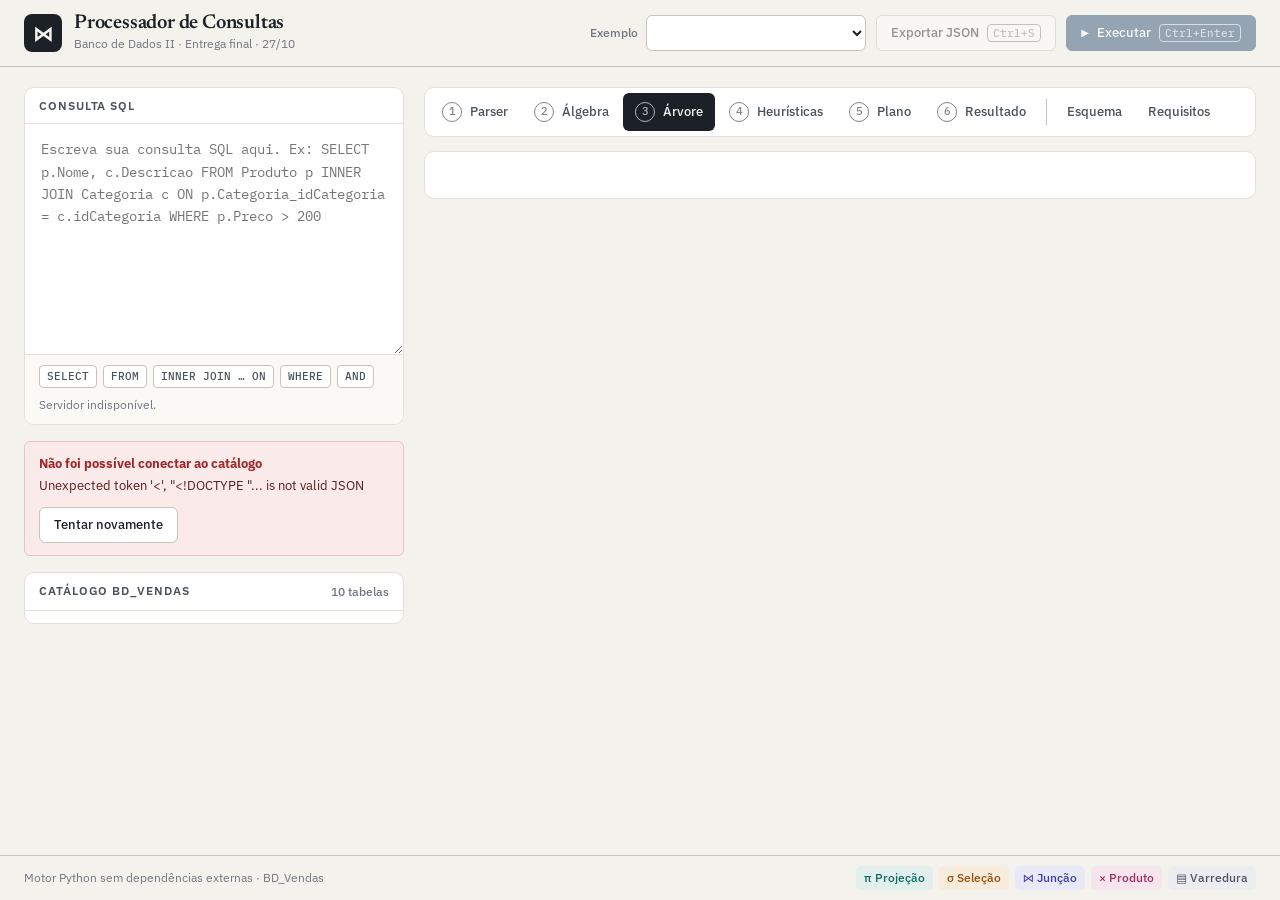
==== commit decd6833: "refactor: changes" ====
--- a/index.html
+++ b/index.html
@@ -21,7 +21,7 @@
       <span class="brand-mark" aria-hidden="true">⋈</span>
       <span class="brand-text">
         <span class="brand-name">Processador de Consultas</span>
-        <span class="brand-sub">Banco de Dados II · Entrega 3</span>
+        <span class="brand-sub">Banco de Dados II · Entrega final · 27/10</span>
       </span>
     </a>
 
